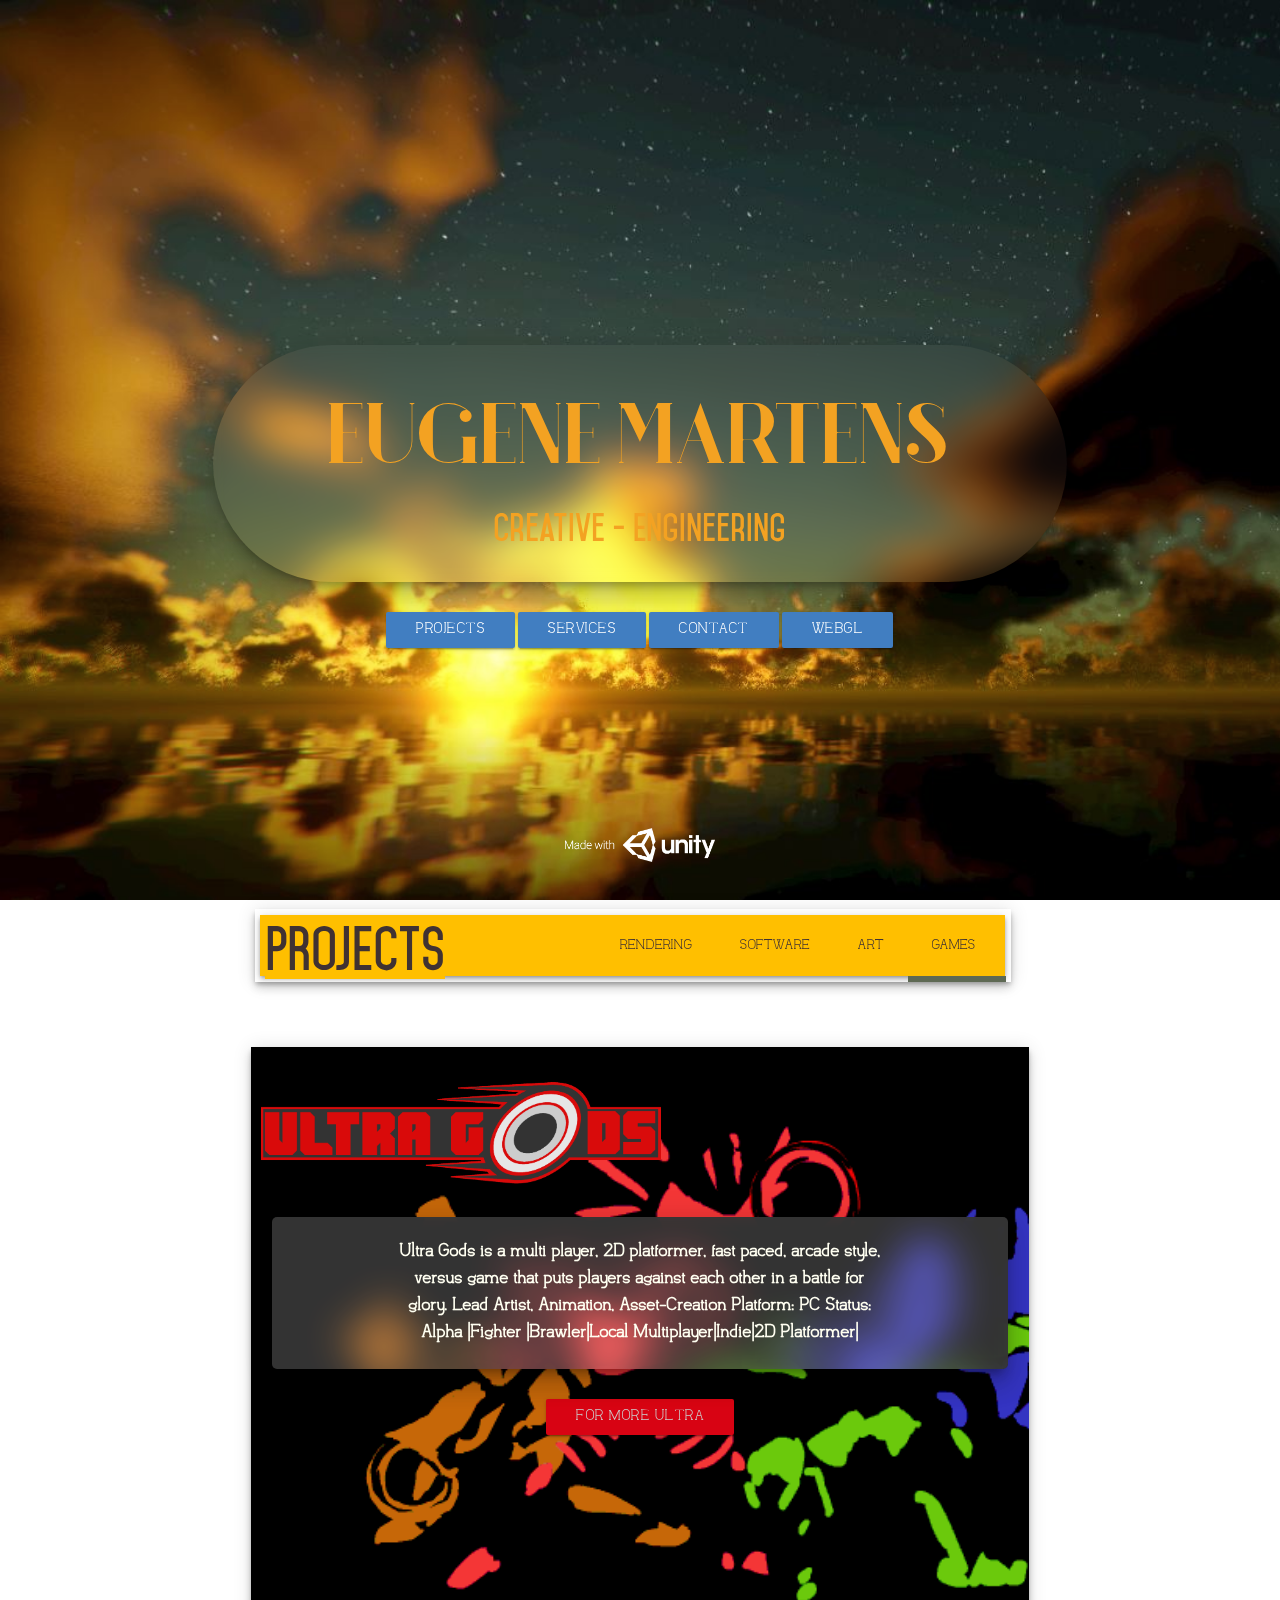
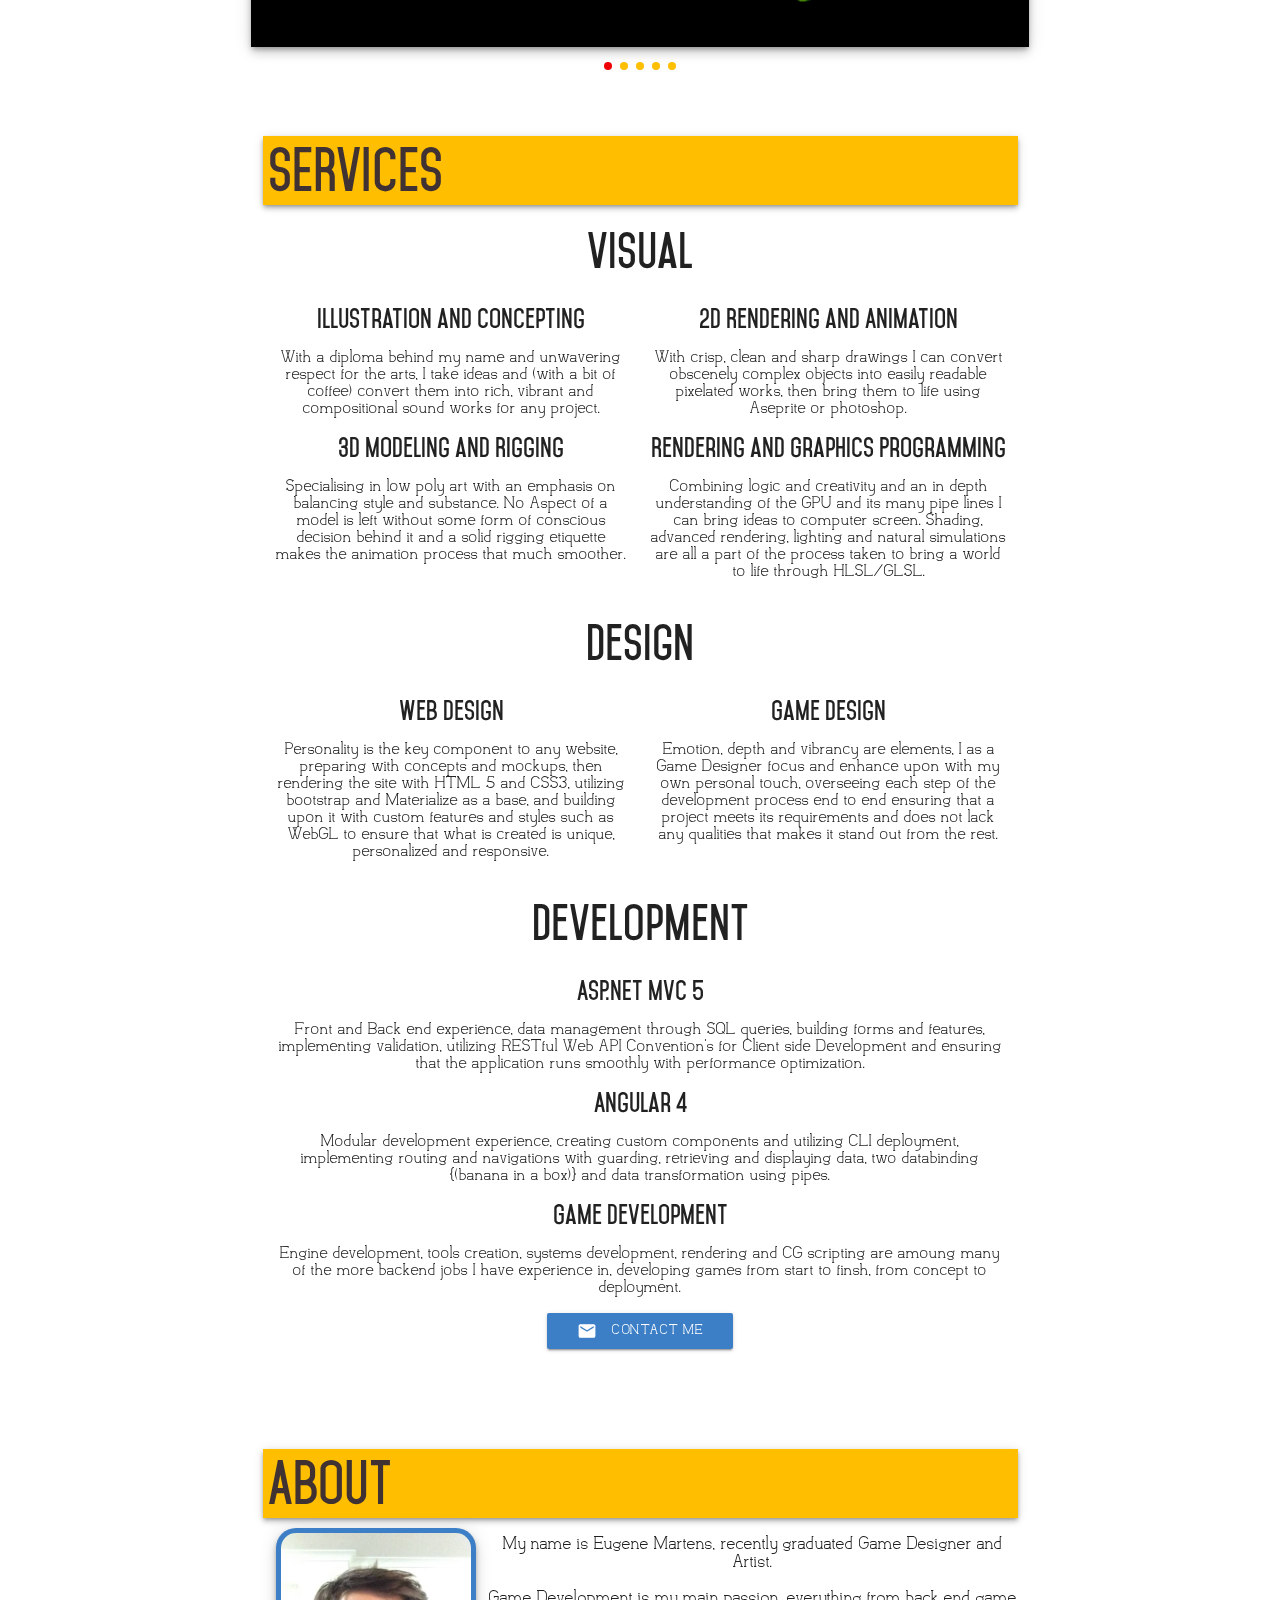
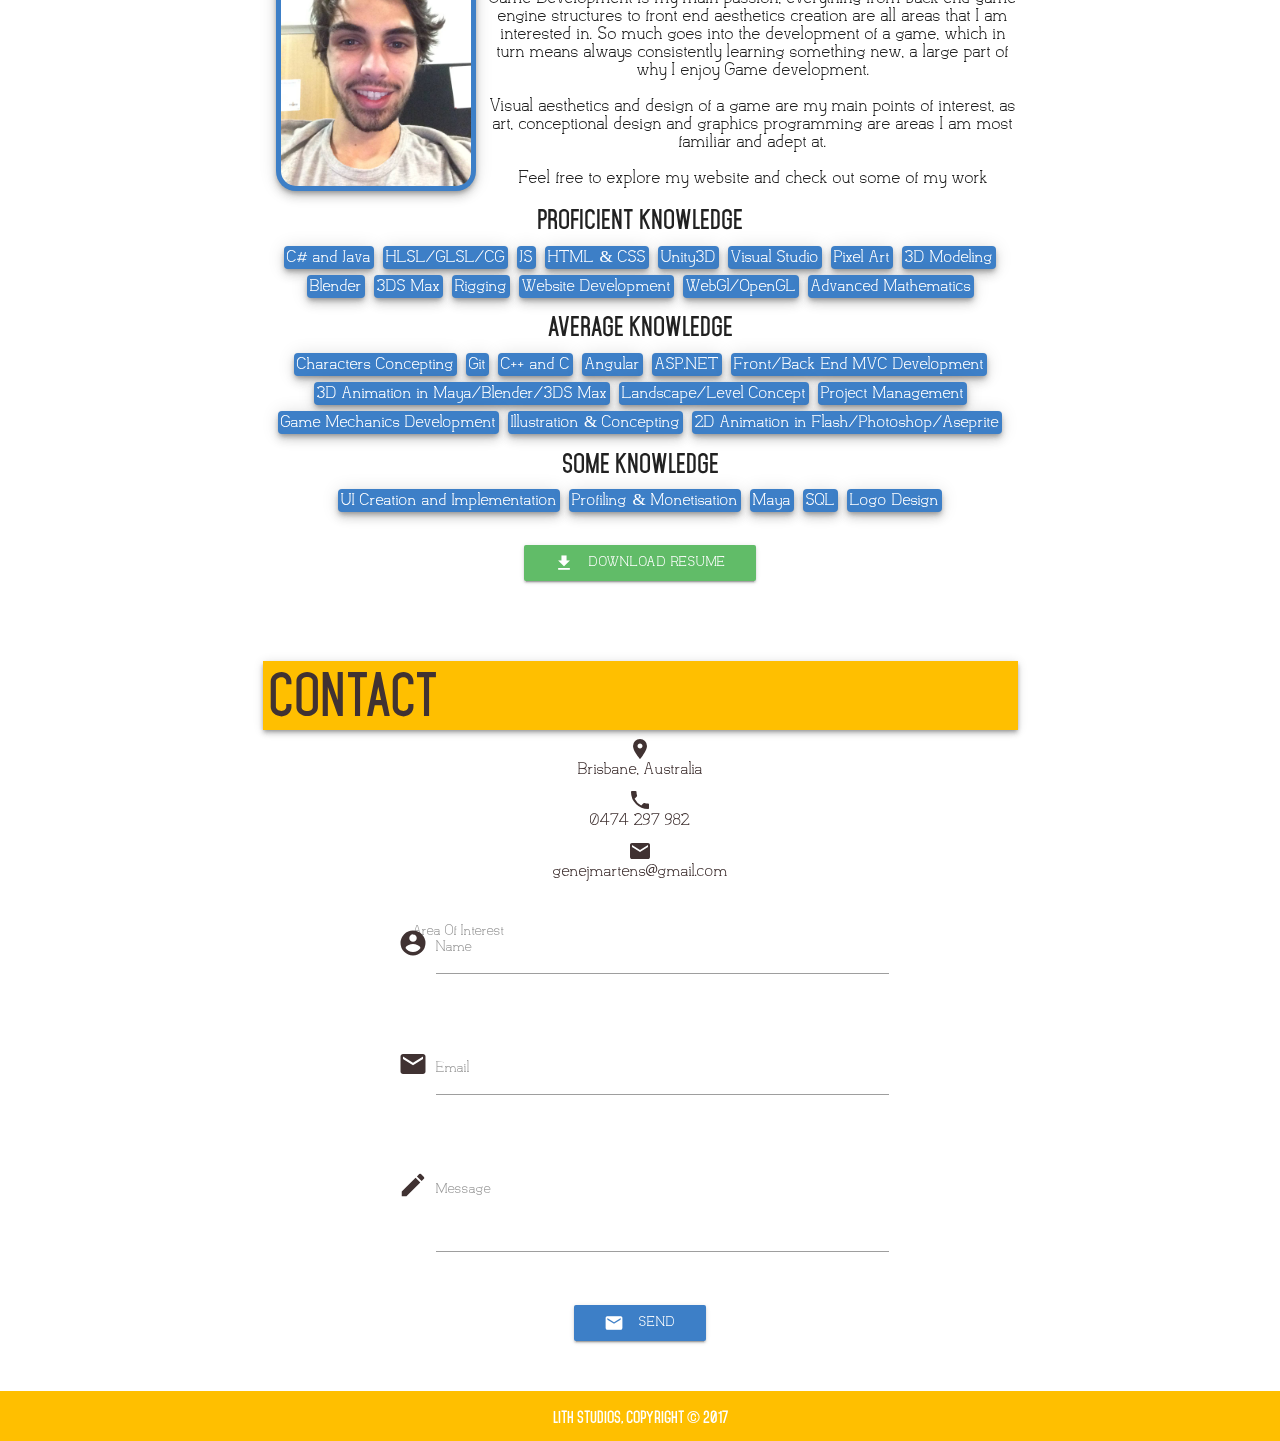
==== public_html/index.html @ 994e5df2 "Added : Website Content from 2.0" ====
﻿<!DOCTYPE html>
<html id="Index-Html">

<head>
	<meta charset="utf-8">

	<meta name="viewport" content="width=device-width, initial-scale=1.0">
	<meta name="description" content="Eugene Martens Portfolio">
	<meta name="keywords" content="Eugene Martens, Portfolio, software development, web desighn, game development, programming">
	<meta name="author" content="Eugene Martens">
	<link rel="shortcut icon" type="image/png" href="img/Icons/favicon.ico">

	<title>Eugene Martens| Welcome</title>
	<!--Import Google Icon Font-->
	<link href="https://fonts.googleapis.com/icon?family=Material+Icons" rel="stylesheet">
	<!--Import materialize.css-->
	<link type="text/css" rel="stylesheet" href="css/materialize.min.css" media="screen,projection" />
	<link type="text/css" rel="stylesheet" href="css/custom.css" media="screen,projection" />
	<link type="text/css" rel="stylesheet" href="css/project-content.css" media="screen,projection" />
	<!-- Add icon library -->
	<link rel="stylesheet" href="https://cdnjs.cloudflare.com/ajax/libs/font-awesome/4.7.0/css/font-awesome.min.css">

	<!--Import jQuery before materialize.js-->

	<script type="text/javascript" src="https://code.jquery.com/jquery-3.2.1.min.js"></script>
	<script type="text/javascript" src="js/materialize.js"></script>
	<link href="https://fonts.googleapis.com/icon?family=Material+Icons" rel="stylesheet">



	<script>
		(function (i, s, o, g, r, a, m) {
			i['GoogleAnalyticsObject'] = r; i[r] = i[r] || function () {
				(i[r].q = i[r].q || []).push(arguments)
			}, i[r].l = 1 * new Date(); a = s.createElement(o),
				m = s.getElementsByTagName(o)[0]; a.async = 1; a.src = g; m.parentNode.insertBefore(a, m)
		})(window, document, 'script', 'https://www.google-analytics.com/analytics.js', 'ga');
		ga('create', 'UA-104121571-1', 'auto');
		ga('send', 'pageview');
	</script>

	<script>
		$(document).ready(function () {
			setSize();
			$('.modal').modal();

			$('#contact').modal({
				dismissible: false
			});
			$(".button-collapse").sideNav();
			$('.carousel.carousel-slider').carousel({ fullWidth: true });
			$('.scrollspy').scrollSpy({ scrollOffset: 0 });
			$('select').material_select();

			$("#navvy").hide(); //hide your div initially
			var topOfOthDiv = $("#Projects").offset().top;
			$(window).scroll(function () {
				if ($(window).scrollTop() > topOfOthDiv - 15) { //scrolled past the other div?
					$("#navvy").fadeIn("slow"); //reached the desipeach point -- show div
				}
				else {
					$("#navvy").fadeOut("slow");
				}
			});

		});
	</script>

	<script>
		function Pause() {
			console.log("poo");
			var carousel = $('#4').carousel();
			carousel.off();
		}

		function Init() {
			document.onclick = function () {
				$('#1').carousel({ fullWidth: true });
				$('#4').carousel({ fullWidth: true });
				$('.carousel.carousel-slider').carousel({ fullWidth: true });
			}
		}
	</script>

	<!-- Main -->
	<!-- Three JS -->
</head>

<body>




	<!-- ----------------------------MAIN------------------------- -->

	<!------------------------------MAIN------------------------------>
	<main>
		<!-- Three JS -->
		<script type="text/javascript" src="js/THREE/three.js"></script>
		<script type="text/javascript" src="js/THREE/EffectComposer.js"></script>
		<script type="text/javascript" src="js/THREE/RenderPass.js"></script>
		<script type="text/javascript" src="js/THREE/CopyShader.js"></script>
		<script type="text/javascript" src="js/THREE/ShaderPass.js"></script>

		<script type="text/javascript" src="js/Helpers/MathUtils.js"></script>

		<script type="text/javascript" src="js/Shaders/MetaBalls.shader"></script>



		<nav id="navvy" class="fixed display-flex">
			<div class="nav-wrapper t-a-e">
				<a href="#" data-activates="mobile-demo" class="button-collapse">
					<i class="material-icons">menu</i>
				</a>
				<a id="right" target="_blank" href="https://twitter.com/jhonnywhiplash" class="m-sides-5 waves-effect waves-light btn-floating social twitter social-twit-col z-depth-1">
					<i class="fa fa-twitter l-height-40"></i> Sign in with twitter</a>
				<a id="right" target="_blank" href="https://github.com/Togene" class="m-sides-5 waves-effect waves-light btn-floating social github social-git-col z-depth-1">
					<i class="fa fa-github l-height-40"></i> Sign in with github</a>
				<a id="right" target="_blank" href="https://www.linkedin.com/in/eugene-martens-7b9603a0/" class="m-sides-5 waves-effect waves-light btn-floating social linkedin social-linked-col z-depth-1">
					<i class="fa fa-linkedin l-height-40"></i> Sign in with linkedin</a>
				<ul class="right hide-on-med-and-down">
					<li>
						<a href="#Projects">Projects</a>
					</li>
					<li>
						<a href="#Services">Services</a>
					</li>
					<li>
						<a href="#About">About</a>
					</li>
					<li>
						<a href="#Contact">Contact</a>

					</li>
					<li>
						<a href="http://webgl.eugenemartens.com/">WebGl</a>

					</li>

				</ul>
				<ul class="side-nav" id="mobile-demo">
					<li>
						<a href="#Projects">Projects</a>
					</li>
					<li>
						<a href="#Services">Services</a>
					</li>
					<li>
						<a href="#About">About</a>
					</li>
					<li>
						<a href="#Contact">Contact</a>
					</li>
					<li>
						<a href="http://webgl.eugenemartens.com/">WebGl</a>

					</li>
				</ul>
			</div>
		</nav>

		<!------------------------------MODAL CONTENT------------------------------>
		<div class="row no-b-margin">

			<!-- Modal Structure -->

			<div id="m-art-beach" class="modal b-r-10 no-color m-t-20">
				<div class="modal-content">
					<img src="./img/beach_cg.jpg" alt="" class="img-clamp-100">
				</div>
			</div>

			<!-- Modal Structure -->
			<div id="m-art-1" class="modal b-r-10 no-color padding-10 m-t-20">
				<div class="modal-content">
					<img src="./img/Art_01.JPG" alt="" class="img-clamp-100">
				</div>
			</div>

			<!-- Modal Structure -->
			<div id="m-art-9" class="modal b-r-10 no-color padding-10 m-t-20">
				<div class="modal-content">
					<img src="./img/Art_09.png" alt="" class="img-clamp-100">
				</div>
			</div>

			<!-- Modal Structure -->
			<div id="m-art-2" class="modal v-modal-width b-r-10 no-color padding-10 m-t-20">
				<div class="modal-content">
					<img src="./img/Art_02.JPG" alt="" class="img-clamp-100">
				</div>
			</div>

			<!-- Modal Structure -->
			<div id="m-art-3" class="modal v-modal-width b-r-10 no-color padding-10 m-t-20">

				<div class="modal-content">
					<img src="./img/Art_03.JPG" alt="" class="img-clamp-100">
				</div>

			</div>

			<div id="m-art-3" class="modal v-modal-width b-r-10 no-color padding-10 m-t-20">

				<div class="modal-content">
					<img src="./img/Art_03.JPG" alt="" class="img-clamp-100">
				</div>

			</div>

			<div id="m-art-8" class="modal v-modal-width-2 b-r-10 no-color padding-10 m-t-20">

				<div class="modal-content">
					<img src="./img/Art_08.jpg" alt="" class="img-clamp-100">
				</div>

			</div>

			<!------------------------------------------------------------------------>

			<!-- Modal Structure -->
			<div id="m-p-art-0" class="modal v-modal-width b-r-10 no-color padding-10 m-t-20">

				<div class="modal-content">
					<img src="./img/2d/Pixel_Art0.png" alt="" class="img-pixelated img-clamp-100">
				</div>

			</div>

			<!-- Modal Structure -->
			<div id="m-p-art-1" class="modal v-modal-width b-r-10 no-color padding-10 m-t-20">

				<div class="modal-content">
					<img src="./img/2d/pixel_Gene_Dance/Puri_Puri_Jump.gif" alt="" class="img-pixelated img-clamp-100">
				</div>

			</div>

			<!-- Modal Structure -->
			<div id="m-p-art-2" class="modal v-modal-width b-r-10 no-color padding-10 m-t-20">

				<div class="modal-content">
					<img src="./img/2d/Pixel_Art2.png" alt="" class="img-pixelated img-clamp-100">
				</div>

			</div>

			<!-- Modal Structure -->
			<div id="m-p-art-3" class="modal v-modal-width b-r-10 no-color padding-10 m-t-20">

				<div class="modal-content">
					<img src="./img/2d/pixel_Gene_Dance/Jest_Dance.gif" alt="" class="img-pixelated img-clamp-100">
				</div>

			</div>

			<div id="m-p-art-4" class="modal v-modal-width b-r-10 no-color padding-10 m-t-20">

				<div class="modal-content">
					<img src="./img/2d/Pixel_Art4.png" alt="" class="img-pixelated img-clamp-100">
				</div>

			</div>

			<div id="m-p-art-5" class="modal v-modal-width-2 b-r-10 no-color padding-10 m-t-20">

				<div class="modal-content">
					<img src="./img/2d/Pixel_Art5.png" alt="" class="img-pixelated img-clamp-100">
				</div>

			</div>

			<div id="m-p-art-6" class="modal v-modal-width b-r-10 no-color padding-10 m-t-20">

				<div class="modal-content">
					<img src="./img/2d/Pixel_Art6.png" alt="" class="img-pixelated img-clamp-100">
				</div>

			</div>

			<div id="m-p-art-7" class="modal v-modal-width b-r-10 no-color padding-10 m-t-20">

				<div class="modal-content">
					<img src="./img/2d/Pixel_Art7.png" alt="" class="img-pixelated img-clamp-100">
				</div>

			</div>

			<div id="m-p-art-8" class="modal v-modal-width b-r-10 no-color padding-10 m-t-20">

				<div class="modal-content">
					<img src="./img/2d/pixel_Gene_Dance/Pixel_Gene.gif" alt="" class="img-pixelated img-clamp-100">
				</div>

			</div>

			<!------------------------------------------------------------------------>
			<!------------------------------------------------------------------------>

			<!-- Modal Structure -->
			<div id="m-m-art-0" class="modal b-r-10 no-color padding-10 m-t-20">

				<div class="modal-content">
					<img src="./img/Models/m-art-0.png" alt="" class="img-pixelated img-clamp-100">
				</div>

			</div>

			<!-- Modal Structure -->
			<div id="m-m-art-1" class="modal b-r-10 no-color padding-10 m-t-20">

				<div class="modal-content">
					<img src="./img/Models/m-art-1.png" alt="" class="img-pixelated img-clamp-100">
				</div>

			</div>

			<!-- Modal Structure -->
			<div id="m-m-art-2" class="modal b-r-10 no-color padding-10 m-t-20">

				<div class="modal-content">
					<img src="./img/Models/m-art-2.png" alt="" class="img-pixelated img-clamp-100">
				</div>

			</div>

			<!-- Modal Structure -->
			<div id="m-m-art-3" class="modal b-r-10 no-color padding-10 m-t-20">

				<div class="modal-content">
					<img src="./img/Models/m-art-3.png" alt="" class="img-pixelated img-clamp-100">
				</div>

			</div>

			<div id="m-m-art-4" class="modal b-r-10 no-color padding-10 m-t-20">

				<div class="modal-content">
					<img src="./img/Models/m-art-4.png" alt="" class="img-pixelated img-clamp-100">
				</div>

			</div>

			<div id="m-m-art-5" class="modal b-r-10 no-color padding-10 m-t-20">

				<div class="modal-content">
					<img src="./img/Models/m-art-5.png" alt="" class="img-pixelated img-clamp-100">
				</div>

			</div>

			<div id="m-m-art-6" class="modal b-r-10 no-color padding-10 m-t-20">

				<div class="modal-content">
					<img src="./img/Models/m-art-6.png" alt="" class="img-pixelated img-clamp-100">
				</div>

			</div>


			<!------------------------------------------------------------------------>
			<!------------------------------------------------------------------------>

			<div id="contact" class="modal max-w-550 b-r-10 no-color padding-10">

				<div class="modal-content padding-0">
					<div class=" container  w-90 centre">
						<div class="container abs t-r-0 width-clamp-auto">
							<i class="trans-5-10 material-icons left modal-close close-transform">clear</i>
						</div>

						<form action="https://formspree.io/eugene@lithstudios.com" method="POST">
							<div class=" container p-m-10 centre form-border white  w-100 z-depth-3 f-c-black">
								<div class="container w-90">

									<div class="input-field col s12 m-r-0">
										<select type="hidden" name="_subject" value="New submission!">
											<option value="No Topic" disabled selected>Topic</option>
											<option value="Design and Development">Design and Development</option>
											<option value="Visual Art">Visual Art</option>
											<option value="Miscellaneous">Miscellaneous</option>
										</select>
										<label>Area Of Interest</label>
									</div>

									<div class="row m-r-0">
										<div class="row m-r-0">
											<div class="input-field col s12 m-r-0">
												<i class="material-icons prefix">account_circle</i>
												<input id="icon_prefix" required type="text" name="Name" class="validate">
												<label for="icon_prefix">Name</label>
											</div>
										</div>
									</div>

									<div class="row m-r-0">
										<div class="row m-r-0">
											<div class="input-field col s12 m-r-0">
												<i class="material-icons prefix">email</i>
												<input id="email" required type="email" name="Email" class="validate border-b">
												<label for="email" data-error="wrong" data-success="right">Email</label>
											</div>
										</div>
									</div>

									<div class="row m-r-0">
										<div class="row m-b-10 m-r-0">
											<div class="input-field col s12 m-r-0">
												<i class="material-icons prefix">mode_edit</i>
												<textarea id="icon_prefix2" class="materialize-textarea" name="Message"></textarea>
												<label for="icon_prefix2">Message</label>
											</div>
										</div>
									</div>
									<!-- onclick="Materialize.toast('Sent!', 5000)" -->

									<button class="showMore waves-effect waves-light btn blue" type="submit" value="Send">
										<i class="material-icons left">email</i>Send</button>

								</div>
							</div>

						</form>
					</div>
				</div>
			</div>
		</div>


		<!------------------------------MODAL CONTENT------------------------------>
		<div id="webGL-container">
				<script type="text/javascript" src="js/main.js"></script>
			<div class="width-clamp-100 row no-b-margin">
				<!-- ----------------------------SPLASH------------------------- -->

				<div class="responsive-img pos-rel col s12 blue h-100vh Splash-Back  l2 exclude-h width-clamp-100">
					<div class=" container centre position-b">
						<div class="container centre position-b"></div>

						<div class=" Splash-blur-back z-depth-5 t-align-c">
							<h2 class="t-align-c f-c-gold splash-argo-f">EUGENE MARTENS</h2>
							<h4 class="t-align-c f-c-gold">Creative - Engineering</h4>
						</div>
						<div class="container centre">
							<a class="waves-effect waves-light btn blue" href="#Projects">
								Projects
							</a>
							<a class="waves-effect waves-light btn blue" href="#Services">
								Services
							</a>
							<a class="waves-effect waves-light btn blue" href="#Contact">
								Contact
							</a>
							<a class="waves-effect waves-light btn blue" href="http://webgl.eugenemartens.com/">
								WebGl
							</a>
						</div>

						<div class="pos-abs-bottom">
							<img class="img-splash-unity" src="./img/Unity_Made_By.png">
						</div>
					</div>

				</div>

			</div>

			<!-- ----------------------------SPLASH------------------------- -->

			<!-- ----------------------------PROJECTS------------------------- -->
			<div class="contain-max m-b-7 row no-b-margin scrollspy" id="Projects">
				<nav class="nav-extended dark">
					<div class="z-depth-3 nav-wrapper min-h-5">
					</div>

					<div class="w-90 float-l row">
						<ul class=" h-banner-35 z-depth-3 margin-b-15 ul-grid tabs tabs-transparent white h-banner float-l display-flex">
							<div class="z-depth-2 w-100 row grid-mode gold h-banner-row">
								<li class=" tab flex-grow-1">
									<h2 class=" gold neg-b-margin-13 f-c-black margin-a defualt">projects</h2>
								</li>
								<li class="float-r tab flex-grow-1">
									<a class="waves-effect waves-light f-c-black" onclick="Init()" href="#1">Games</a>
								</li>

								<li class="float-r tab flex-grow-1">
									<a class="waves-effect waves-light  f-c-black" onclick="Init()" href="#2">Art</a>
								</li>
								<li class="float-r tab flex-grow-1">
									<a class="waves-effect waves-light  f-c-black" onclick="Init()" href="#3">Software</a>
								</li>
								<li class="float-r tab flex-grow-1">
									<a class="waves-effect waves-light  f-c-black" onclick="Init()" href="#4">Rendering</a>
								</li>
							</div>
						</ul>
					</div>
				</nav>

				<div id="1" class="no-b-margin height-clamp-85vh carousel carousel-slider center" data-indicators="true">
					<div class="carousel-fixed-item center">

					</div>
					<div class="carousel-item no-color white-text" href="#one!">

						<!-- ----------------------------------------      CONTENT ------------------------------------                 -->
						<div class="width-clamp-95 f-c-black container">
							<div class="b-r-10 no-color padding-10 m-t-20">
								<div class="max-h-400 UG-Back z-depth-3 padding-10">
									<div class="ultra-gods-Logo "></div>
									<div class="blur-back z-depth-5 t-align-c">
										<div class="defualt container">
											Ultra Gods is a multi player, 2D platformer, fast paced, arcade style, versus game that puts players against each other in
											a battle for glory. Lead Artist, Animation, Asset-Creation Platform: PC Status: Alpha |Fighter |Brawler|Local
											Multiplayer|Indie|2D Platformer|
										</div>
									</div>

									<div class="t-align-c">
										<a href="https://sweatyyeti.itch.io/ultragods" target="_blank" class="btn ultra-red-theme">For More Ultra</a>
									</div>
								</div>
							</div>
						</div>
						<!-- ----------------------------------------      CONTENT ------------------------------------                 -->

					</div>
					<div class="carousel-item no-color white-text" href="#two!">

						<!-- ----------------------------------------      CONTENT ------------------------------------                 -->
						<div class="width-clamp-95 f-c-black container">
							<div class="b-r-10 no-color padding-10 m-t-20">
								<div class="max-h-400 D67-Back z-depth-3 padding-10">
									<div class="D67-Logo "></div>
									<div class="D67-blur-back z-depth-5 t-align-c">
										<div class="defualt container">
											A scientist is stranded in an alternate reality! surviving on his juicy brain knowledge and find a way back
										</div>
									</div>

									<div class="t-align-c">
										<a href="" target="_blank" class="btn ultra-red-theme">Game Link</a>
									</div>
								</div>
							</div>
						</div>
						<!-- ----------------------------------------      CONTENT ------------------------------------                 -->


					</div>
					<div class="carousel-item no-color white-text" href="#three!">

						<!-- ----------------------------------------      CONTENT ------------------------------------                 -->
						<div class="width-clamp-95 f-c-black container">
							<div class="b-r-10 no-color padding-10 m-t-20">
								<div class="max-h-400 max-h-400 LO-Back z-depth-3 padding-10">
									<div class="LO-Logo "></div>
									<div class="LO-blur-back z-depth-5 t-align-c">
										<div class="defualt container">
											Multiplayer online game, players must work together to escape the nightmares of the witching hour
										</div>
									</div>

									<div class="t-align-c">
										<a href="" target="_blank" class="btn ultra-red-theme">Game Link</a>
									</div>
								</div>
							</div>
						</div>
						<!-- ----------------------------------------      CONTENT ------------------------------------                 -->


					</div>

					<div class="carousel-item no-color white-text" href="#five!">

						<!-- ----------------------------------------      CONTENT ------------------------------------                 -->
						<div class="width-clamp-95 f-c-black container">
							<div class="b-r-10 no-color padding-10 m-t-20">
								<div class="max-h-400 M-Back z-depth-3 padding-10">
									<div class="M-Logo "></div>
									<div class="M-blur-back z-depth-5 t-align-c">
										<div class="defualt container">
											A girl finds an old war machine.
										</div>
									</div>

									<div class="t-align-c">
										<a href="" target="_blank" class="btn ultra-red-theme">Game Link</a>
									</div>
								</div>
							</div>
						</div>
						<!-- ----------------------------------------      CONTENT ------------------------------------                 -->

					</div>


					<div class="carousel-item no-color white-text" href="#seven!">

						<!-- ----------------------------------------      CONTENT ------------------------------------                 -->
						<div class="width-clamp-95 f-c-black container">
							<div class="b-r-10 no-color padding-10 m-t-20">
								<div class="max-h-400 P-Back z-depth-3 padding-10">
									<div class="P-Logo "></div>
									<div class="P-blur-back z-depth-5 t-align-c">
										<div class="defualt container">
											Play as a crafty goblin and grab all the sweet loots and dosh to fill his stockpile.
										</div>
									</div>

									<div class="t-align-c">
										<a href="http://www.ultragods.com/" target="_blank" class="btn ultra-red-theme">For More Ultra</a>
									</div>
								</div>
							</div>
						</div>
						<!-- ----------------------------------------      CONTENT ------------------------------------                 -->

					</div>

				</div>



				<div id="2" class="no-b-margin height-clamp-85vh carousel carousel-slider center" data-indicators="true">
					<div class="carousel-fixed-item center">

					</div>
					<div class="carousel-item no-color white-text" href="#one!">
						<!--
					<!------------------------------------------      CONTENT ------------------------------------                 -->

						<div class="width-clamp-95 f-c-black container">
							<div class="b-r-10 no-color padding-10 m-t-20">
								<div class="pos-rel max-h-400 min-max-600  white z-depth-3 padding-10">
									<h5>Traditional and Digital</h5>
									<div class="gallery">
										<a class="v-align-a waves-effect waves-light modal-trigger" href="#m-art-1">
											<figure>
												<img src="./img/Art_01.JPG" alt="" class="img-clamp-200">
											</figure>
										</a>

										<a class="v-align-a waves-effect waves-light modal-trigger" href="#m-art-beach">
											<figure>
												<img src="./img/beach_cg.jpg" alt="" class="img-clamp-200 img-transform">
											</figure>
										</a>

										<a class="v-align-a waves-effect waves-light modal-trigger" href="#m-art-9">
											<figure>
												<img src="./img/Art_09.png" alt="" class="img-clamp-200">
											</figure>
										</a>

										<a class="v-align-a waves-effect waves-light modal-trigger" href="#m-art-2">
											<figure>
												<img src="./img/Art_02.JPG" alt="" class="img-clamp-100">
											</figure>
										</a>

										<a class="v-align-a waves-effect waves-light modal-trigger" href="#m-art-3">
											<figure>
												<img src="./img/Art_03.JPG" alt="" class="img-clamp-100">
											</figure>
										</a>

										<a class="v-align-a waves-effect waves-light modal-trigger" href="#m-art-8">
											<figure>
												<img src="./img/Art_08.jpg" alt="" class="img-clamp-100">
											</figure>
										</a>


									</div>
								</div>

							</div>
						</div>
						<!-- ----------------------------------------      CONTENT ------------------------------------                 -->
					</div>
					<div class="carousel-item no-color white-text" href="#two!">

						<!-- ----------------------------------------      CONTENT ------------------------------------                 -->
						<div class="width-clamp-95 f-c-black container">
							<div class="b-r-10 no-color padding-10 m-t-20">
								<div class="pos-rel max-h-400 min-max-600  white z-depth-3 padding-10">
									<h5>2D</h5>
									<div class="gallery">
										<a class="v-align-a waves-effect waves-light modal-trigger" href="#m-p-art-0">
											<figure>
												<img src="./img/2d/Pixel_Art0.png" alt="" class="img-pixelated img-clamp-100">
											</figure>
										</a>

										<a class="v-align-a waves-effect waves-light modal-trigger" href="#m-p-art-1">
											<figure>
												<img src="./img/2d/Pixel_Art1.png" alt="" class="img-pixelated img-clamp-100">
											</figure>
										</a>

										<a class="v-align-a waves-effect waves-light modal-trigger" href="#m-p-art-2">
											<figure>
												<img src="./img/2d/Pixel_Art2.png" alt="" class="img-pixelated img-clamp-100">
											</figure>
										</a>

										<a class="v-align-a waves-effect waves-light modal-trigger" href="#m-p-art-3">
											<figure>
												<img src="./img/2d/Pixel_Art3.png" alt="" class="img-pixelated img-clamp-100">
											</figure>
										</a>

										<a class="v-align-a waves-effect waves-light modal-trigger" href="#m-p-art-4">
											<figure>
												<img src="./img/2d/Pixel_Art4.png" alt="" class="img-pixelated img-clamp-100">
											</figure>
										</a>

										<a class="v-align-a waves-effect waves-light modal-trigger" href="#m-p-art-5">
											<figure>
												<img src="./img/2d/Pixel_Art5.png" alt="" class="img-pixelated img-clamp-100">
											</figure>
										</a>

										<a class="v-align-a waves-effect waves-light modal-trigger" href="#m-p-art-6">
											<figure>
												<img src="./img/2d/Pixel_Art6.png" alt="" class="img-pixelated img-clamp-100">
											</figure>
										</a>

										<a class="v-align-a waves-effect waves-light modal-trigger" href="#m-p-art-7">
											<figure>
												<img src="./img/2d/Pixel_Art7.png" alt="" class="img-pixelated img-clamp-100">
											</figure>
										</a>

										<a class="v-align-a waves-effect waves-light modal-trigger" href="#m-p-art-8">
											<figure>
												<img src="./img/2d/Pixel_Art8.png" alt="" class="img-pixelated img-clamp-100">
											</figure>
										</a>



									</div>
								</div>

							</div>
						</div>
						<!-- ----------------------------------------      CONTENT ------------------------------------                 -->

					</div>


					<div class="carousel-item no-color white-text" href="#four!">

						<!-- ----------------------------------------      CONTENT ------------------------------------                 -->
						<div class="width-clamp-95 f-c-black container">
							<div class="b-r-10 no-color padding-10 m-t-20">
								<div class="pos-rel max-h-400 min-max-600  white z-depth-3 padding-10">
									<h5>Concepts and Illustrations</h5>
									<div class="gallery">
										<a class="v-align-a waves-effect waves-light modal-trigger" href="#m-art-1">
											<figure>
												<img src="./img/Art_01.JPG" alt="" class="img-clamp-200">
											</figure>
										</a>

										<a class="v-align-a waves-effect waves-light modal-trigger" href="#m-art-beach">
											<figure>
												<img src="./img/beach_cg.jpg" alt="" class="img-clamp-200 img-transform">
											</figure>
										</a>

										<a class="v-align-a waves-effect waves-light modal-trigger" href="#m-art-9">
											<figure>
												<img src="./img/Art_09.png" alt="" class="img-clamp-200">
											</figure>
										</a>

										<a class="v-align-a waves-effect waves-light modal-trigger" href="#m-art-2">
											<figure>
												<img src="./img/Art_02.JPG" alt="" class="img-clamp-100">
											</figure>
										</a>

										<a class="v-align-a waves-effect waves-light modal-trigger" href="#m-art-3">
											<figure>
												<img src="./img/Art_03.JPG" alt="" class="img-clamp-100">
											</figure>
										</a>

										<a class="v-align-a waves-effect waves-light modal-trigger" href="#m-art-8">
											<figure>
												<img src="./img/Art_08.jpg" alt="" class="img-clamp-100">
											</figure>
										</a>

									</div>
								</div>

							</div>
						</div>
						<!-- ----------------------------------------      CONTENT ------------------------------------                 -->

					</div>

					<div class="carousel-item no-color white-text" href="#five!">

						<!-- ----------------------------------------      CONTENT ------------------------------------                 -->
						<div class="width-clamp-95 f-c-black container">
							<div class="b-r-10 no-color padding-10 m-t-20">
								<div class="max-h-400 LTR-Back z-depth-3 padding-10">
									<div class="LTR-Logo "></div>
									<div class="LTR-blur-back z-depth-5 t-align-c">
										<div class="defualt container">
											VR orientated art project.
										</div>
									</div>

									<div class="t-align-c">
										<a href="http://www.ultragods.com/" target="_blank" class="btn ultra-red-theme">Project Link</a>
									</div>
								</div>
							</div>
						</div>
						<!-- ----------------------------------------      CONTENT ------------------------------------                 -->

					</div>
				</div>


				<div id="3" class="no-b-margin height-clamp-85vh carousel carousel-slider center" data-indicators="true">
					<div class="carousel-fixed-item center">

					</div>
					<div class="carousel-item no-color white-text" href="#one!">

						<!-- ----------------------------------------      CONTENT ------------------------------------                 -->
						<div class="width-clamp-95 f-c-black container">
							<div class="b-r-10 no-color padding-10 m-t-20">
								<div class="max-h-400 Ang-Back z-depth-3 padding-10">
									<div class="Ang-Logo "></div>
									<div class="Ang-blur-back z-depth-5 t-align-c">
										<div class="defualt container">
										Sample Angular Project
										</div>
									</div>

									<div class="t-align-c">
										<a href="http://angular.eugenemartens.com" target="_blank" class="btn ultra-red-theme">Demo Site</a>
									</div>
								</div>
							</div>
						</div>
						<!-- ----------------------------------------      CONTENT ------------------------------------                 -->

					</div>
					<div class="carousel-item no-color white-text" href="#two!">

						<!-- ----------------------------------------      CONTENT ------------------------------------                 -->
						<div class="width-clamp-95 f-c-black container">
							<div class="b-r-10 no-color padding-10 m-t-20">
								<div class="max-h-400 MVC-Back z-depth-3 padding-10">
									<div class="MVC-Logo "></div>
									<div class="MVC-blur-back z-depth-5 t-align-c">
										<div class="defualt container">
											Sample MVC Project
										</div>
									</div>

									<div class="t-align-c">
										<a href="https://github.com/Togene/MVC_5" target="_blank" class="btn ultra-red-theme">Project Link</a>
									</div>
								</div>
							</div>
						</div>
						<!-- ----------------------------------------      CONTENT ------------------------------------                 -->


					</div>

				</div>

				<div id="4" class="no-b-margin height-clamp-85vh carousel carousel-slider center" data-indicators="true">
					<div class="carousel-fixed-item center">

					</div>
					<div class="carousel-item no-color white-text" href="#one!">
						<!--
					<!------------------------------------------      CONTENT ------------------------------------                 -->

						<div class="width-clamp-95 f-c-black container">
							<div class="b-r-10 no-color padding-10 m-t-20">
								<div class="pos-rel max-h-400 min-max-600  white z-depth-3 padding-10">
									<h5>3D Models</h5>
									<div class="gallery">
										<a class="v-align-a waves-effect waves-light modal-trigger" href="#m-m-art-0">
											<figure>
												<img src="./img/Models/m-art-0.png" alt="" class="img-clamp-100">
											</figure>
										</a>

										<a class="v-align-a waves-effect waves-light modal-trigger" href="#m-m-art-1">
											<figure>
												<img src="./img/Models/m-art-1.png" alt="" class="img-clamp-100">
											</figure>
										</a>

										<a class="v-align-a waves-effect waves-light modal-trigger" href="#m-m-art-2">
											<figure>
												<img src="./img/Models/m-art-2.png" alt="" class="img-clamp-100">
											</figure>
										</a>

										<a class="v-align-a waves-effect waves-light modal-trigger" href="#m-m-art-3">
											<figure>
												<img src="./img/Models/m-art-3.png" alt="" class="img-clamp-100">
											</figure>
										</a>

										<a class="v-align-a waves-effect waves-light modal-trigger" href="#m-m-art-4">
											<figure>
												<img src="./img/Models/m-art-4.png" alt="" class="img-clamp-100">
											</figure>
										</a>

										<a class="v-align-a waves-effect waves-light modal-trigger" href="#m-m-art-5">
											<figure>
												<img src="./img/Models/m-art-5.png" alt="" class="img-clamp-100">
											</figure>
										</a>
										<a class="v-align-a waves-effect waves-light modal-trigger" href="#m-m-art-6">
											<figure>
												<img src="./img/Models/m-art-6.png" alt="" class="img-clamp-100">
											</figure>
										</a>
									</div>

									<div class="t-align-c padding-10">
										<a href="http://webgl.eugenemartens.com/model_demo.html" class="btn ultra-red-theme">Live Demo</a>
									</div>
								</div>

							</div>
						</div>
						<!-- ----------------------------------------      CONTENT ------------------------------------                 -->
					</div>
					<div class="carousel-item no-color white-text" href="#two!">

						<!-- ----------------------------------------      CONTENT ------------------------------------                 -->

						<div class="width-clamp-95 f-c-black container">
							<div class="b-r-10 no-color padding-10 m-t-20">
								<div class="max-h-400 max-h-400 Engine-Back z-depth-3 padding-10">
									<div class="Engine-Logo "></div>
									<div class="Engine-blur-back z-depth-5 t-align-c">
										<div class="defualt container">
											Small Scale, home brewed Game Engine, written in Java.
										</div>
									</div>

									<div class="t-align-c">
										<a href="https://github.com/Togene/Jave_Game_Engine" target="_blank" class="btn ultra-red-theme">Project Link</a>
									</div>
								</div>
							</div>
						</div>
						<!-- ----------------------------------------      CONTENT ------------------------------------                 -->


					</div>


					<div class="carousel-item no-color white-text" href="#four!">
						<!-- ----------------------------------------      CONTENT ------------------------------------                 -->

						<div class="width-clamp-95 f-c-black container">
							<div class="b-r-10 no-color padding-10 m-t-20">
								<div class="max-h-400 max-h-400 S-Back z-depth-3 padding-10">

									<h3 class="t-align-c f-c-white m-b-150">
										Shading
									</h3>
									<div class="S-blur-back z-depth-5 t-align-c">
										<div class="defualt container">
											Collection of Diffrent Shader Effects
										</div>
									</div>

									<div class="t-align-c">
										<a href="http://webgl.eugenemartens.com/shader_demo.html" class="btn ultra-red-theme">Live Demo</a>
									</div>
								</div>
							</div>
						</div>
						<!-- ----------------------------------------      CONTENT ------------------------------------                 -->

					</div>
				</div>



			</div>



			<!-- ----------------------------PROJECTS------------------------- -->

			<!-- ----------------------------SERVICES------------------------- -->
			<div class="contain-max neg-margin-top-31 row no-b-margin scrollspy peach-tinge1" id="Services">
				<nav class="nav-extended dark">
					<div class="nav-wrapper min-h-5">
					</div>
					<div class="nav-content">
					</div>
				</nav>


				<div class="col s12 h-100vh ">
					<div class="col s12 h-100vh ">

						<div class="b-r-10 row no-color padding-10 m-t-20">
							<div class="no-color padding-10">
								<h2 class="z-depth-2 padding-5 gold f-c-black font-Upper t-align-l margin-a defualt">SERVICES</h2>

								<article class=" f-size-17 defualt t-align-l">
									<!-- ----------------------------SERVICES------------------------- -->
									<!-- ----------------------------SERVICES------------------------- -->
									<h3 class="t-align-c">
										Visual
									</h3>
									<div class="row t-align-c">
										<div class="col s6">
											<h5>
												Illustration and Concepting
											</h5>

											<p>
												With a diploma behind my name and unwavering respect for the arts, I take ideas and (with a bit of coffee) convert them into
												rich, vibrant and compositional sound works for any project.
											</p>

											<h5>
												3D Modeling and Rigging
											</h5>

											<p>
												Specialising in low poly art with an emphasis on balancing style and substance. No Aspect of a model is left without some
												form of conscious decision behind it and a solid rigging etiquette makes the animation process that much smoother.
											</p>

										</div>
										<div class="col s6">
											<h5>
												2D Rendering and Animation
											</h5>

											<p>
												With crisp, clean and sharp drawings I can convert obscenely complex objects into easily readable pixelated works, then bring
												them to life using Aseprite or photoshop.
											</p>

											<h5>
												Rendering and Graphics Programming
											</h5>

											<p>
												Combining logic and creativity and an in depth understanding of the GPU and its many pipe lines I can bring ideas to computer
												screen. Shading, advanced rendering, lighting and natural simulations are all a part of the process taken to
												bring a world to life through HLSL/GLSL.
											</p>
										</div>
									</div>

											<!-- ----------------------------SERVICES------------------------- -->
									<!-- ----------------------------SERVICES------------------------- -->
									<h3 class="t-align-c">
										Design
									</h3>
									
									<!--
									<div class="container t-align-c">
										<img class="w-100" src="./img/Development_Process.png">
									</div>
									-->

									<div class="row t-align-c">
										<div class="col s6">
											<h5>
												Web Design
											</h5>

											<p>
												Personality is the key component to any website, preparing with concepts and mockups, then rendering the site with HTML 5
												and CSS3, utilizing bootstrap and Materialize as a base, and building upon it with custom features and styles
												such as WebGL to ensure that what is created is unique, personalized and responsive.
											</p>

										</div>
										<div class="col s6">

											<h5>
												Game Design
											</h5>

											<p>
												Emotion, depth and vibrancy are elements, I as a Game Designer focus and enhance upon with my own personal touch, overseeing
												each step of the development process end to end ensuring that a project meets its requirements and does not lack
												any qualities that makes it stand out from the rest.
											</p>

										</div>
									</div>

									<!-- ----------------------------SERVICES------------------------- -->
									<!-- ----------------------------SERVICES------------------------- -->

									<!-- ----------------------------SERVICES------------------------- -->
									<!-- ----------------------------SERVICES------------------------- -->
									<h3 class="t-align-c">
										Development
									</h3>
									
									<!--
									<div class="container t-align-c">
										<img class="w-100" src="./img/Development_Process.png">
									</div>
									-->

									<div class="row t-align-c">
										<div class="col s12">
											<h5>
												ASP.NET MVC 5
											</h5>

											<p>
												Front and Back end experience, data management through SQL queries, building forms and features, implementing validation,
												utilizing RESTful Web API Convention's for Client side Development and ensuring that the application runs smoothly
												with performance optimization.
											</p>

											<h5>
												Angular 4
											</h5>

											<p>
												Modular development experience, creating custom components and utilizing CLI deployment, implementing routing and navigations
												with guarding, retrieving and displaying data, two databinding {(banana in a box)} and data transformation using
												pipes.

											</p>

											<h5>
												Game Development
											</h5>

											<p>
												Engine development, tools creation, systems development, rendering and CG scripting are amoung many of the more backend jobs
												I have experience in, developing games from start to finsh, from concept to deployment.
											</p>
										</div>
										<div class="col s12">
				
											<label class="showMore waves-effect waves-light btn blue  modal-trigger" href="#contact">
												<i class="material-icons left">email</i>Contact Me</label>

										</div>



									</div>

									<!-- ----------------------------SERVICES------------------------- -->
									<!-- ----------------------------SERVICES------------------------- -->


								</article>

							</div>

						</div>
					</div>
				</div>
			</div>
			<!-- ----------------------------SERVICES------------------------- -->

			<!-- ----------------------------ABOUT------------------------- -->
			<div class="contain-max row no-b-margin  scrollspy" id="About">
				<nav class="z-depth-3 nav-extended dark">
					<div class="nav-wrapper min-h-5">
					</div>
					<div class="nav-content">

					</div>
				</nav>


				<div class="col s12 h-100vh ">
					<div class="col s12 h-100vh ">

						<div class="b-r-10 row no-color padding-10 m-t-20">
							<div class="t-align-c no-color padding-10">
								<h2 class="z-depth-2 padding-5 gold f-c-black font-Upper t-align-l margin-a defualt"> About </h2>

								<article class="main defualt">

									<p>
										My name is Eugene Martens, recently graduated Game Designer and Artist.
									</p>
									<p>
										Game Development is my main passion, everything from back end game engine structures to front end aesthetics creation are
										all areas that I am interested in. So much goes into the development of a game, which in turn means always consistently
										learning something new, a large part of why I enjoy Game development.
									</p>

									<p>
										Visual aesthetics and design of a game are my main points of interest, as art, conceptional design and graphics programming
										are areas I am most familiar and adept at.
									</p>

									<p>
										Feel free to explore my website and check out some of my work
									</p>

								</article>

								<div class="row c">
									<!-- <h3>What We Do</h3> !-->
									<img src="./img/Eugene01.jpg" class="z-depth-3 size border-rounded  padding-5 border-rad-20">

								</div>

								<div class="row">
									<ul>
										<h5 class="card-title">PROFICIENT KNOWLEDGE</h5>
										<p class="card-p z-depth-3">C# and Java</p>
										<p class="card-p z-depth-3">HLSL/GLSL/CG</p>
										<p class="card-p z-depth-3">JS</p>
										<p class="card-p z-depth-3">HTML & CSS</p>
										<p class="card-p z-depth-3">Unity3D</p>
										<p class="card-p z-depth-3">Visual Studio</p>
										<p class="card-p z-depth-3">Pixel Art</p>
										<p class="card-p z-depth-3">3D Modeling</p>
										<p class="card-p z-depth-3">Blender</p>
										<p class="card-p z-depth-3">3DS Max</p>
										<p class="card-p z-depth-3">Rigging</p>
										<p class="card-p z-depth-3">Website Development</p>
										<p class="card-p z-depth-3">WebGl/OpenGL</p>
										<p class="card-p z-depth-3">Advanced Mathematics</p>

										<h5 class="card-title">AVERAGE KNOWLEDGE</h5>
										<p class="card-p z-depth-3">Characters Concepting</p>
										<p class="card-p z-depth-3">Git</p>
										<p class="card-p z-depth-3">C++ and C</p>
										<p class="card-p z-depth-3">Angular</p>
										<p class="card-p z-depth-3">ASP.NET</p>
										<p class="card-p z-depth-3">Front/Back End MVC Development</p>
										<p class="card-p z-depth-3">3D Animation in Maya/Blender/3DS Max</p>
										<p class="card-p z-depth-3">Landscape/Level Concept</p>
										<p class="card-p z-depth-3">Project Management</p>
										<p class="card-p z-depth-3">Game Mechanics Development</p>
										<p class="card-p z-depth-3">Illustration & Concepting</p>
										<p class="card-p z-depth-3">2D Animation in Flash/Photoshop/Aseprite</p>

										<h5 class="card-title">SOME KNOWLEDGE</h5>
										<p class="card-p z-depth-3">UI Creation and Implementation</p>
										<p class="card-p z-depth-3">Profiling & Monetisation</p>
										<p class="card-p z-depth-3">Maya</p>
										<p class="card-p z-depth-3">SQL</p>
										<p class="card-p z-depth-3">Logo Design</p>
									</ul>

								</div>

								<a href="./files/Eugene_Martens_Resume.pdf" download><label class="showMore waves-effect waves-light btn green" href="">
									<i class="material-icons left" href="">file_download</i>Download Resume</label></a>
							</div>
						</div>
					</div>
				</div>
			</div>
			<!-- ----------------------------ABOUT------------------------- -->

			<!-- ----------------------------CONTACT------------------------- -->
			<div class="contain-max row no-b-margin scrollspy" id="Contact">
				<nav class="z-depth-3 nav-extended dark">
					<div class="nav-wrapper min-h-5">
					</div>
					<div class="nav-content">
					</div>
				</nav>



				<div class="col s12 h-100vh ">
					<div class="col s12 h-100vh ">

						<div class="b-r-10 row no-color padding-10 m-t-20">
							<div class="no-color padding-10 centre">
								<h2 class="z-depth-2 padding-5 gold f-c-black font-Upper t-align-l margin-a defualt"> Contact </h2>

								<div class="t-align-c f-size-17 f-c-black m-neg-15">
									<ul class="content-display">
										<li class="grid padding-t-b-5">
											<i class="float-l material-icons">place</i>
											<text class="float-r">Brisbane, Australia</text>
										</li>
										<li class="grid padding-t-b-5">

											<i class="material-icons">call</i>
											<text> 0474 297 982</text>

										</li>
										<li class="grid padding-t-b-5">
											<i class="material-icons">
												email
											</i>
											<text>genejmartens@gmail.com</text>
										</li>
									</ul>

								</div>

								<form action="https://formspree.io/genejmartens@gmail.com" method="POST">
									<div class=" container p-m-10 centre  w-70 f-c-black">
										<div class="container w-90">

											<div class="input-field col s12">
												<select type="hidden" required name="_subject" value="New submission!">
													<option value="No Topic" disabled selected>Topic</option>
													<option value="Design and Development">Design and Development</option>
													<option value="Visual Art">Visual Art</option>
													<option value="Miscellaneous">Miscellaneous</option>
												</select>
												<label>Area Of Interest</label>
											</div>

											<div class="row">
												<div class="row">
													<div class="input-field col s12">
														<i class="material-icons prefix">account_circle</i>
														<input id="icon_prefix" required type="text" name="Name" class="validate">
														<label for="icon_prefix">Name</label>
													</div>
												</div>
											</div>

											<div class="row">
												<div class="row">
													<div class="input-field col s12 ">
														<i class="material-icons prefix">email</i>
														<input id="email" type="email" required name="Email" class="validate border-b">
														<label for="email" data-error="wrong" data-success="right">Email</label>
													</div>
												</div>
											</div>

											<div class="row">
												<div class="row m-b-10">
													<div class="input-field col s12">
														<i class="material-icons prefix">mode_edit</i>
														<textarea id="icon_prefix2" class="materialize-textarea" name="Message"></textarea>
														<label for="icon_prefix2">Message</label>
													</div>
												</div>
											</div>
											<!-- onclick="Materialize.toast('Sent!', 5000)" -->

											<button class="showMore waves-effect waves-light btn blue" type="submit" value="Send">
												<i class="material-icons left">email</i>Send</button>
										</div>
									</div>

								</form>
							</div>

						</div>
					</div>
				</div>

			</div>
		</div>

	</main>
	<!------------------------------MAIN------------------------------>
	<!------------------------------MAIN------------------------------>
	<script>


			$(document).ready(function () {
				setSize();
			});
	</script>

	<footer class="page-footer gold footer-body padding-10 ">
		<div class="col s12">
			<h6 class="t-align-c">LITH Studios, Copyright &copy; 2017</h6>
		</div>
	</footer>

</body>

</html>
---- public_html/css/custom.css ----
:root
{
   --warm-sun : #ffde4a;
   --gold : #ffbf00;
   --dark :#1E2121;
   --blue:#3d7fc7;
   --AngularBlue:#1976d3;
   --green:#61bc68;
   --red:#ef0005;
   --nocol:transparent;
   --white:#ffffff;
}

@font-face {
    font-family: "Argo";
    src: url(../fonts/ArgoFlats.ttf);
}

@font-face {
    font-family: "ArgoOld";
    src: url(../fonts/ArgoOld.ttf);
}

@font-face {
    font-family: "CL";
    src: url(../fonts/ChampagneLimousines.ttf);
}


@font-face {
    font-family: "M500";
    src: url('../fonts/Museo500.otf') format('woff2');
    font-weight: normal;
    font-style: normal;
}

@font-face {
    font-family: "Mohave";
    src: url('../fonts/Mohave.otf') format('woff2');
    font-weight: normal;
    font-style: normal;
}

@font-face {
    font-family: "MohaveBold";
    src: url('../fonts/Mohave-Bold.otf') format('woff2');
    font-weight: normal;
    font-style: normal;
}

@font-face {
    font-family: "MohaveSemiBold";
    src: url('../fonts/Mohave-SemiBold.otf') format('woff2');
    font-weight: normal;
    font-style: normal;
}


@font-face
{
    font-family:"Flat";
    src: url("../fonts/Flatform_Light.otf") format("opentype");
}

nav
{
    background-color: var(--gold)!important;
}
#sidenav-overlay
{
    z-index: 1!important;
}



.btn-floating
{
    border-radius: 0px;
}

.l-height-40
{
    line-height: 40px!important;;
}

.showMore {
    font-size: 14px;
    cursor: pointer;
  }
  .showMore + input {
   display:none;
  }
  .showMore + input + * {
   
    max-height: 0;
    /*and eventually delay an overflow:auto; */
    overflow:hidden;
    transition: max-height 0.75s, overflow 0s;
  }
  .showMore + input:checked + * { 
    /* here comes the compromise, set a max-height that would for your usual contents*/
    max-height: 50em;
    overflow:hidden;
    transition: max-height 0.75s, overflow 0.75s 0.75s;
  }

#cf {
    /*  height: 58vh; */
    /* margin: 0 auto; */
    width: 98%!important;
    /* max-width: 668px; */
    overflow: hidden;
    min-height: 38vh;
    height: 100%;
    transform: translate(0%,-97%);
    position: absolute;
}

  
  #cf img
  {
      top:0;
    position:absolute;
    left:0;
    -webkit-transition: opacity 1s ease-in-out;
    -moz-transition: opacity 1s ease-in-out;
    -o-transition: opacity 1s ease-in-out;
    transition: opacity 1s ease-in-out;
    overflow: hidden;
  }
  
  @keyframes cf4FadeInOut {
    0% {
      opacity:1;
    }
    17% {
      opacity:1;
    }
    25% {
      opacity:0;
    }
    92% {
      opacity:0;
    }
    100% {
      opacity:1;
    }
  }
  

  #cf img:nth-of-type(1) {
    animation-delay: 6s;
  }
  #cf img:nth-of-type(2) {
    animation-delay: 4s;
  }
  #cf img:nth-of-type(3) {
    animation-delay: 2s;
  }
  /*#cf img:nth-of-type(4) {
    animation-delay: 0;
  }
  */
  #cf img {
    animation-name: cf4FadeInOut;
    animation-timing-function: ease-in-out;
    animation-iteration-count: infinite;
    animation-duration: 8s;
  }


  #imageback{
    filter: opacity(0%);
  }
body
{
    /*background: linear-gradient( #ff6e74,#bfe9ff); /* Standard syntax */
    /*background: linear-gradient( #ffb88c,#de6262); /* Standard syntax */
   /* background: linear-gradient(var(--warm-sun),#1E2121); /* Standard syntax */
    background: linear-gradient(#ffd89b,#ffd89b, #19547b); /* Standard syntax */
    font-family: "Flat", Times, serif;
    font-size: 10px;
    
}




h1,h2,h3,h4,h5,h6
{
    font-family: "MohaveBold", Times, serif;
    cursor: default;
    user-select: none;
}
p
{
    cursor: default;
    user-select: none;
}

canvas {
    position: absolute;
    z-index: -100;
}

.pos-rel
{
    position: relative;
}

.pos-abs-top
{
    position: absolute;
   bottom: 0;
    width: 100%;
}

.pos-abs-bottom
{
    position: absolute;
   bottom: 0;
    width: 100%;
    height:5%;
    left: 0;
}
#navvy
{
    display: none;
}
.content-display
{
    display: inline-grid;
}

.content-flex
{
    display: -webkit-box;
}

.content-display-grid
{
    display: grid!important;
}

.social-twit-col
{
    background-color:  #56ABEE;
}

.social-linked-col
{
    background-color:  #097BB4;
}

.social-git-col
{
    background-color:  #464646;
}

.f-c-blue
{
    color:var(--blue);
}
.f-c-gold
{
    color: #f9a118;
}

.f-c-black
{
    color: #403232!important;
}


.f-c-white
{
    color: #ffffff!important;
}

.f-c-o
{
    color: #FF8966!important;
}

.blue
{
    background-color:var(--blue)!important;
}

.red
{
    background-color: var(--red)!important;
}

.ultra-red-theme:hover
{
    background-color:#0043c3;
}

.ultra-gray
{
    background-color:#333333;
}

.ultra-red-theme
{
    color:#ccc;
    background-color:#e50011;
}

.ultra-red-theme:visited
{ 
    background-color:#e50011;
}

.angularBlue
{
    background-color: var(--AngularBlue);
}

.white
{
    background-color: #ffffff;
}
.green
{
    background-color: var(--green)!important;
}

.cream
{
    background-color: #eaeaea;
}

.gold
{
    background-color: var(--gold)!important;
}

.yellow
{
    background-color: #fdd835;
}

.dark
{
    background-color: #1E2121;
}

.no-color
{   
    /*var(--nocol) */

    background-color: rgba(255, 255, 255, 0.5) ;

}

.border-b
{
    border-bottom: 1px solid #ffffff;
}
html
{
    line-height: 1.0;
}


.cursor-select
{
    cursor: pointer;
}

.c
{
    display: table;
    margin: 10px auto;
}

.z-ind-2
{
    z-index: 2;
}

.z-ind--2
{
    z-index: -2;
}

.neg-margin-top-31
{
    margin-top: -31px;
}

.t-r-0
{
    bottom: 0;
    right: 0;
}


.abs
{
    position: absolute;
}

.header-h-60
{
    height: 60px;
}

.flex-grow-1
{
    flex-grow: 1!important;
}
.display-flex

{
    display: flex;
}

.img-splash-unity
{
    width: 150px;
}

.img-clamp-200
{
    width: 200%;
}

.img-clamp-100
{
    width: 100%;
}

.img-clamp-pro
{
    max-width: 850px;
    max-height: 720px;
}

.img-clamp-pro_2
{
    max-width: 370px;
    max-height: 625px;
}

.img-clamp-pro_3
{
    max-width: 450px;
    max-height: 625px;
}

.img-clamp-pro_4
{
    max-width: 330px;
    max-height: 625px;
}

.img-clamp-pro_5
{
    max-width: 970px;
}

.img-clamp-pro_3
{
    max-width: 700px;
    max-height: 625px;
}

.img-clamp
{
    max-width: 288px;
    max-height: 215px;
    min-width: 288px;
    min-height: 215px;
}


.img-blur-overide
{
  height: 432px;
  /* top: 120%; */
  margin-top: 6px;
  margin-bottom: 50px;
  background: hsla(0, 0%, 80%, -4);
  width: 78%;
}

.trans-5-10
{
    transform: translate(5px,10px);
}

.img-pixelated
{
    image-rendering: auto;
    image-rendering: crisp-edges;
    image-rendering: pixelated;
}
.width-clamp-auto
{
    width: auto;
}

.width-clamp-95
{
    width: 95%!important;
}
.min-600 
{
    min-width: 590px;
    /* max-width: 697px; */
}

.min-max-600 
{
    min-height: 600px;
    max-height: 600px;
    height: 600px;
}
.width-clamp-100
{
    width: 100%!important;
}

.min-max-600
{
    min-height: 600px;
    max-height: 600px;
}

.max-700
{
    max-height: 700px;
}

.width-clamp-800
{
    max-width: 800px;
}

.height-clamp-60
{
    width: 60%;
}


.height-clamp-85vh
{
    height: 710px !important;
}


.min-h-5
{
    min-height: 0px!important;
}

.float-l
{
    float: left;
}

.float-r
{
    float: right;
}
.splash-argo-f
{
    font-family: "Argo", Times, serif;
    font-size: 85px;
}

.border-rounded
{
    background-color:var(--blue);
    border: 2px var(--blue);
    border-radius: 15px;
    display: inline-block;
}
.back-drop-blur
{
background-color: #FFFFFF;
margin: 0 auto;
margin-top: 30px;
padding: 10px;
padding-bottom: 20px;
border-radius: 5px;
}

.back-drop-blur:after
{
    opacity: 0.7;
    filter: blur(1px);
    -moz-filter: blur(1px);
    -webkit-filter: blur(1px);
    -o-filter: blur(1px);
}

.auto-min-h
{
    min-height: auto!important;
}

.position-b
{
    height: 35vh;
}

.exclude-h
{
    height: 100vh!important;
}
.splash-background
{
    background: url("../img/Creative_Engineering2.JPG")0 / cover fixed;
    filter: grayscale(35%);
    background-repeat: no-repeat;
    background-size: 225vh;
    background-position-x: -100px;
}




.d-grid
{
    display: grid;
}

.main
{
    float: right;
    width: 70%!important;   
    font-size: 18px
}
.m-sides-10
{
    margin: 0 10px;
}

.m-sides-5
{
    margin: 0 5px;
}

.m-t-45
{
    margin-top:  45px;
}

.m-t-b-25
{
    margin-top: 25px;
    margin-bottom: 25px;
}

.m-r-0
{
    margin-right: 0px;
}


.m-b-100
{
    margin-bottom: 100px;
}

.m-b-10
{
    margin-bottom: 10px;
}


.m-t-130
{
    margin-top: 130px
}

.m-t-75
{
    margin-top: 75px;
}

.m-t-20
{
    margin-top: 20px;
}

.margin-b-15
{
    margin-bottom: 15px!important;
}

.m-t-10
{
    margin-top: 20px;
}

.m-b-45
{
    margin-bottom: 45px;
}

.m-t-22_5
{
    margin-top: 22.5px;
}

.m-t-l-15
{
    margin-top: 15px;
    margin-left: 15px;
}

.m-l-25
{
    margin-left: 25px;
}

.m-1
{
    margin: 1px!important;
}

.m-neg-15
{
    margin: -15px
}

.b-r-50
{
    border-radius: 50px;
}

.b-r-15
{
    border-radius: 15px;
}


.b-r-10
{
    border-radius: 10px;
}

.side
{
    display: inline;
}

.width-clamp 
{
    max-width: 80%!important;
}

.width-clamp-73
{
    width: 73%;
}

.width-clamp-85
{
    width: 85%;
    max-width: 85%;
}

.width-95
{
    width: 95%;
}

.max-w-550
{
    max-width: 550px;
}

.border-rad-20
{
    border-radius: 20px;
}

.padding-r-l-5
{
    padding: 0px 5px;
}


.padding-r-l-5
{
    padding: 0px 5px;
}

.padding-1
{
    padding: 1px!Important;
}

.padding-15
{
    padding: 15px;
}

.padding-10
{
    padding: 10px;
}

.padding-5
{
    padding: 5px;
}

.padding-6
{
    padding: 6px!important;
}
.padding-20
{
    padding: 20px;
}

.padding-25
{
    padding: 25px;
}

.p-l-10
{
padding-left: 10px;
}

.p-m-20
{
    padding: 20px 0px;
}

.p-m-10
{
    padding: 10px 0px;

}

.padding-t-b-10
{
    padding-bottom: 10px;
    padding-top: 10px;
}

.padding-0
{
    padding: 30px 0px 0px 0px!important
}

.padding-t-b-5
{
    padding: 5px 0px;
}
.no-pad
{
    padding: 0px!important;
}
.custom-min-h
{
    min-height: 322px;
}

.width-100
{
    width: 100px!important;
}

.card-overide
{
    padding:5px!important;
    max-height: 260px;
    min-height: 260px;
}

.contain-max
{
    max-width: 840px;
}
.card-p
{
    background-color: var(--blue);
    border: 2px #ff8a65;
    border-radius: 4px;
    display: inline-block;
    padding: 3px;
    margin: 3px!important;
    font-size: 17px;
    color: var(--white);
}



  .carousel.carousel-slider .carousel-item 
  {
    width: 100%;
    height: 96%;
    min-height: 400px;
    position: absolute;
    top: 0;
    left: 0;
}

.carousel .indicators
{
    bottom: 30px!important;
}

img.size
{
    max-width: 200px;
}

.h-100vh
{
    /*height: 100vh; */
    height: 100%;
}

.h-overwrite-500
{
    height: 600px!important;
}

.t-align-c
{
    text-align: center;
}

.t-align-r
{
    text-align: right;
}

.t-align-l
{
    text-align: left;
}

.margin-a
{
    margin: auto;
}

.m-r-0
{
    margin-right: 0 !important;
}

.m-t-7
{
    margin-top: 7px;
}

.m-t-20
{
    margin-top: 20px;
}

.m-t-15
{
    margin-top: 15px;
}

.m-t-neg-5
{
    margin-top: -5px;
}

.m-t-64
{
    margin-top: 64px;
}


.m-r-40
{
    margin-right: 40px;
}

.m-l-a
{
    margin-left: auto!important;
}

.m-b-250
{
    margin-bottom: 250px;
}

.m-b-150
{
    margin-bottom: 150px;
}

.no-b-margin
{
    margin-bottom: 0px;
}

.no-l-margin
{
    margin-left: 0px!important;
}

.neg-b-margin-13
{
    margin-bottom: -13px;
}

.no-padding-t-b
{
    padding-top: 0;
    padding-bottom: 0;
}

.pad-t-20
{
    padding-top: 25px;
}

.tabs
{
    height: auto;
}

.tabs .tab
{
    line-height: 52px!important;
    height: 41px;
}

.font-size
{
    font-size: 25px;
}

.font-Upper
{
    text-transform: uppercase;
}

.ul-grid
{
    height: 73px;
}

.tabs .indicator
{
    height: 9px !important;
    background-color:#5E6953 !important;
    left: 336px;
    bottom: -3px;
}


.h-banner
{
    padding: 6px;
    margin-bottom: -1px;
    margin-left: 35px;
    margin-top: 9px;
}

.h-banner-row
{
    padding: 5px;
    margin-top: 0px;
    margin-left: 5px;
    margin-bottom: 0px;
}

.orange
{
    background-color: #ff8a65!Important;
}

.peach
{
    background-color:#ff7266!Important;
}

.warm-sun
{
    background-color:#e6bd61!Important
}


.gray
{
    background-color: #90a4ae;
}

.trans
{
    background: rgba(255, 255, 255, 0.6);
    backdrop-filter: blur(2px);
}

.not-visible
{
    display: none;
}

.i-abs-left
{
    position: absolute;
    top: 135vh;
    z-index: 20000;
    pointer-events: none;
}
.i-abs-right
{
    position: absolute;
    top: 135vh;
    left: auto;
    right: 0%;
    z-index: 20000;
    pointer-events: none;
}

.i-size
{
    font-size: 50px!important;
}

.footer-body {
    display: flex;
    min-height: 5vh;
    flex-direction: column;
  }

.footer-main 
{
    flex: 1 0 auto;
}

.f-size-17
{
    font-size: 17px;
}

.centre
{
    margin: auto;
    text-align: center;
}

.btn-block
{
    float: left;
    display: block;
}

.absolute
{
    position: absolute;
}

.fixed
{
    position: fixed;
    right: 0%;
    top: auto;
    z-index: 100;
}

.defualt
{
    cursor: default;
    user-select: none;
}
.w-90
{
    width: 90%;
}

.w-70
{
    width: 70%!important;
    max-width: 550px;
}

.w-100
{
    width: 100%!important;
}
.z-100
{
    z-index: 100;
}
.w-95-h-92
{
    width: 95%!important;
    height: 92%!important;
}
.w-96-h-93
{
    width: 97%!important;
    height: 95%!important;
}

.wh-85
{
    width: 81%;
    height: 83%;
}


.l-5
{
    left: 5%;
}



.float-l
{
    float:left;
}

.modal {
    width: 90%!important;
    max-height: 100%!important;
}

.clickable {
    cursor: pointer;
}

.v-modal-width
{
    width: 85%!important;
    max-width: 500px;
}

.v-modal-width-2
{
    width: 85%;
    max-width: 450px!important;
}


.model-width-clamp-795
{
    max-width: 795px;
}

.row-no-pad
{
    padding: 0px 0px !important;
}

.btn-1em-pad
{
    padding: 0 1rem  !important;
}
.carousel .indicators .indicator-item
{
    background-color: #ffbf00!important;
}
.carousel .indicators .indicator-item.active
{
    background-color:  var(--red)!important;
}

.form-border
{
    border-style: solid;
    border-width: 5px;
    border-radius: 10px;
    border-color: var(--blue);
}

.grid
{
    display: grid;
}

.or-padding
{
    padding: 13px 0px 4px 0px;
}

.modal .modal-content
{
    padding: 0px !important;
}

.z-depth-4, .modal
{
    box-shadow:0 8px 10px 1px transparent, 
    0 3px 14px 2px transparent, 
    0 5px 5px -3px transparent !important;

    padding: 0px;
    overflow: hidden;
}

.close-transform
{
    transform: translate(-30px,-20px);
}


.side-nav li>a
{
    text-align: center;
}

@media (max-width: 768px)
{
    .pos-abs-bottom
    {
        height: 10%;  
    }
    .container
    {
        width: 90%;   
    }
    .splash-argo-f
    {
        font-size: 60px;  
    }
    .position-b
    {
        height: 0;
    }
    .exclude-h
    {
        height: 667px!important;
    }

    .t-a-e
    {
        text-align: end;
    }
    

    .modal
    {
        width: 75%!important;
    }
    .v-modal-width
    {
        top: 0%!important;
        width: 38%!important;
    }

    .v-modal-width-2
    {
        top: 0%!important;
        width: 35%!important;
    }
}


@media (max-width: 375px)
{

    .pos-abs-bottom
    {
        height: 13%;  
    }

    .container
    {
        width: 100%!important;
    }
    .modal
    {
        width: 90%!important;
    }

    .v-modal-width
    {
        width: 85%!important;
    }

    .v-modal-width-2
    {
        width:85%!important;
    }

    .m-b-150
    {
        margin-bottom: 0px;
    }

    .m-b-250
    {
        margin-bottom: 0px;
    }
    .padding-25
    {
        padding: 40px;
    }

    .exclude-h
    {
        height: 670px!important;
    }
    h4
    {
            font-size: 1.68rem;
            line-height: 110%;
    }
    .w-70
    {
        width: 95%!important; 
    }
    nav i
    {
        /* text-align: right!important; */
    }
    #cf
    {
        margin: 0 auto;
        width: 96%!important;
        min-height: auto;
        height: 100%;
        transform: translate(0%,-95%);
        position: absolute;
    }

    .carousel .indicators
    {
        bottom: 20px!important
    }
    .min-600
    {
        min-width: auto;
        max-width: 609px;
    }

    .img-clamp-pro_4
    {
        max-width: 232px;
    }

    .img-clamp-pro_2
    {
        max-width: 260px;
    }
    .padding-20
    {
        padding: 0px;
    }

    .content-flex
    {
        display: inline;
    }


    .max-h-400
    {
        min-height: auto!important;
        max-height: 400px;
        height: 400px;
    }


    .width-clamp-73
    {
        width:100%;
    }

    .row .col.s5,
    .row .col.s7
    {
        width: auto;
        float: none;
    }
    .btn, .btn-large, .btn-flat
    {
        padding: 0px .9rem;
    }
    .button-text-margin
    {
        margin-top: 15px
    }
    .btn-display
    {
        height: 300px;
        display: grid;
    }

    .a-height
    {
        height: 60%;
        margin: auto;
    }

    .height-clamp-85vh
    {
        height: 525px!important;
    }
    .m-b-7
    {
        margin-bottom: 0px!important
    }
    

    .col.s12
    {
        height: 100%;
    }

    .grid-mode
    {
        display: grid;
        width: 100%;
    }

    .main,
    .side
    {
        float: none;
    }

    .tabs.tabs-transparent .indicator
    {
        display: none;
    }

    .h-banner-row h2
    {
    text-align: center!important;
    }

    .h-banner
    {
        overflow-x: hidden;
        overflow-y: hidden;
        margin-left: 15px;
        
    }
    .tabs .tab
    {
        height: 46px;
        line-height: 58px!important;
        padding-top: 0px;
    }

    .ul-grid
    {
        text-align: center!important;
        overflow-x: hidden;
        height: 255px;
    }
    .neg-margin-top-31
    {
        margin-top: -31px;
    }

    .main
    {
        display: inline;
        text-align: center;
        width:75%;
    }

    .position-b 
    {
        height: 22vh;
    }

    .img-splash-unity {
        width: 100px;
        transform: translate(0,50px);
    }

    .splash-argo-f
    {
        font-size: 3em;
    }

    .mobile-w-70
    {
        width:70%;
    }
}


@media (max-width: 830px)
{
    .col.s12
    {
        height: 100%;
    }

    .main,
    .side
    {
        float: none;
    }

    .main
    {
        display: inline;
        text-align: center;
        width:75%;
    }
}


@media only screen and (min-width: 992px)
{
    .pos-abs-bottom

    {
        height: 8%;
    }
}
---- public_html/css/project-content.css ----
/* --------------------------------------------------------------------------------------------------*/ 
/* --------------------------------------------------------------------------------------------------*/ 

.Splash-Back 
{
  background-size: cover;
    background-image: url("../img/Creative_Engineering2.JPG");

    background-attachment: fixed;

    filter: grayscale(7%);
  }

.Splash-blur-back::before 
{
  background-size:  cover;
  background-image: url("../img/Creative_Engineering2.JPG");

  background-attachment: fixed;
    filter: grayscale(27%);
  }

.Splash-blur-back 
{
  margin: 30px auto;
  position: relative;
  padding: 22px;
  background: hsla(0, 0%, 100%, 0.03);
  /* font-size: 20px; */
  /* font-family: 'Lora', serif; */
  line-height: 1.5;
  width: 97%;
  overflow: hidden;
  border-radius: 121px;
  color: ivory;
  font-weight: 900;
  font-size: 18px;
}


.Splash-blur-back::before {
  content: '';
  margin: -35px;
  position: absolute;
  top: 0;
  right: 0;
  bottom: 0;
  left: 0;
  filter: blur(20px);
  z-index: -1;
}

/* --------------------------------------------------------------------------------------------------*/ 
/* --------------------------------------------------------------------------------------------------*/ 


/* --------------------------------------------------------------------------------------------------*/ 
/* --------------------------------------------------------------------------------------------------*/ 
.D67-Logo
{
    background-image: url(../img/Dimension67_Logo.png);
    background-repeat: no-repeat;
    filter: saturate(87%);
    background-size: 42vh;
    background-position-x: 13px;
    background-position-y: 8px;
    height: 156px;
    width: 99%;
    max-width: 400px;
    min-width: 200px;
    top: 70%;
    z-index: 3;
    top: 0%;
    image-rendering: pixelated;
    
}



.D-67-Mascot
{
    background-image: url(../img/D-67-Mascot.png);
    background-repeat: no-repeat;
    filter: saturate(87%);
    background-size: 50vh;
    /* background-position-x: 460px; */
    /* background-position-y: 78px; */
    height: 493px;
    position: fixed;
    right: 0%;
    left: 49%;
    width: 101%;
    top: 29%;
    image-rendering: pixelated;
    /* z-index: 3; */
    /* top: 0%; */
}

.D67-Back 
{

  background-size: cover;
  background-image:url("../img/Dimension67_Background.png");

  background-attachment: fixed;

  filter: grayscale(7%);

    min-height: 600px;
    max-height: 600px;
  }

.D67-blur-back::before 
{
  background-size:  cover;
  background-image:url("../img/Dimension67_Background.png");

  background-attachment: fixed;

  filter: grayscale(7%);

  }

.D67-blur-back 
{
  margin: 30px auto;
  position: relative;
  padding: 22px;
  background: hsla(0, 0%, 100%, 0.2);
  /* font-size: 20px; */
  /* font-family: 'Lora', serif; */
  line-height: 1.5;
  width: 97%;
  overflow: hidden;
  border-radius: 5px;
  color: ivory;
  font-weight: 900;
  font-size: 18px;
}


.D67-blur-back::before {
  content: '';
  margin: -35px;
  position: absolute;
  top: 0;
  right: 0;
  bottom: 0;
  left: 0;
  filter: blur(20px);
  z-index: -1;
}

/* --------------------------------------------------------------------------------------------------*/ 
/* --------------------------------------------------------------------------------------------------*/ 



/* --------------------------------------------------------------------------------------------------*/ 
/* --------------------------------------------------------------------------------------------------*/ 
.Ang-Logo
{
  background-image: url(../img/angular.png);
  background-repeat: no-repeat;
  filter: saturate(87%);
  background-size: 240px;
  background-position-x: -2px;
  background-position-y: -30px;
  height: 200px;
  width: 100%;
  max-width: 396px;
  min-width: 180px;
  top: 70%;
  z-index: 3;
  top: 0%;
}

.Ang-Back 
{
  background-size:  cover;
  background-image:url("../img/angular2.png");

  background-attachment: fixed;

  filter: grayscale(7%);

    min-height: 600px;
    max-height: 600px;
  }

.Ang-blur-back::before 
{
  background-size:  cover;
  background-image:url("../img/angular2.png");

  background-attachment: fixed;

  filter: grayscale(7%);
  }

.Ang-blur-back 
{
  margin: 30px auto;
  position: relative;
  padding: 22px;
  background: hsla(0, 0%, 100%, 0.2);
  /* font-size: 20px; */
  /* font-family: 'Lora', serif; */
  line-height: 1.5;
  width: 97%;
  overflow: hidden;
  border-radius: 5px;
  color: ivory;
  font-weight: 900;
  font-size: 18px;
}


.Ang-blur-back::before {
  content: '';
  margin: -35px;
  position: absolute;
  top: 0;
  right: 0;
  bottom: 0;
  left: 0;
  filter: blur(20px);
  z-index: -1;
}

/* --------------------------------------------------------------------------------------------------*/ 
/* --------------------------------------------------------------------------------------------------*/ 
.MVC-Logo
{
    background-image: url(../img/logo_aspmvc345.png);
    background-repeat: no-repeat;
    filter: saturate(87%);
    background-size: 40vh;
    background-position-x: 13px;
    background-position-y: 8px;
    height: 175px;
    width: 99%;
    max-width: 400px;
    min-width: 200px;
    top: 70%;
    z-index: 3;
    top: 0%;   
}

.MVC-Back 
{
  background-size:  cover;
  background-image:url("../img/large.png");

  background-attachment: fixed;

  filter: grayscale(7%);
    min-height: 600px;
    max-height: 600px;
  }

.MVC-blur-back::before 
{
  background-size:  cover;
  background-image:url("../img/large.png");

  background-attachment: fixed;

  filter: grayscale(7%);

  }

.MVC-blur-back 
{
  margin: 30px auto;
  position: relative;
  padding: 22px;
  background: hsla(0, 0%, 100%, 0.2);
  /* font-size: 20px; */
  /* font-family: 'Lora', serif; */
  line-height: 1.5;
  width: 97%;
  overflow: hidden;
  border-radius: 5px;
  color: ivory;
  font-weight: 900;
  font-size: 18px;
}


.MVC-blur-back::before {
  content: '';
  margin: -35px;
  position: absolute;
  top: 0;
  right: 0;
  bottom: 0;
  left: 0;
  filter: blur(20px);
  z-index: -1;
}

/* --------------------------------------------------------------------------------------------------*/ 
/* --------------------------------------------------------------------------------------------------*/ 
.Engine-Logo
{
    background-image: url(../img/Iota_Logo.png);
    background-repeat: no-repeat;
    filter: saturate(87%);
    background-size: 42vh;
    background-position-x: 13px;
    background-position-y: 8px;
    height: 265px;
    width: 99%;
    max-width: 400px;
    min-width: 200px;
    top: 70%;
    z-index: 3;
    top: 0%;   
}

.Engine-Back 
{
  background-size:  cover;
  background-image:url("../img/gamengine.JPG");

  background-attachment: fixed;

  filter: grayscale(7%);

    min-height: 600px;
    max-height: 600px;
  }

.Engine-blur-back::before 
{
  background-size:  cover;
  background-image:url("../img/gamengine.JPG");

  background-attachment: fixed;

  filter: grayscale(7%);
  }

.Engine-blur-back 
{
  margin: 30px auto;
  position: relative;
  padding: 22px;
  background: hsla(0, 0%, 100%, 0.2);
  /* font-size: 20px; */
  /* font-family: 'Lora', serif; */
  line-height: 1.5;
  width: 97%;
  overflow: hidden;
  border-radius: 5px;
  color: ivory;
  font-weight: 900;
  font-size: 18px;
}


.Engine-blur-back::before {
  content: '';
  margin: -35px;
  position: absolute;
  top: 0;
  right: 0;
  bottom: 0;
  left: 0;
  filter: blur(20px);
  z-index: -1;
}

/* --------------------------------------------------------------------------------------------------*/ 


.ultra-gods-Logo
{
    background-image: url(../img/UltraGods_Logo2.png);
    background-repeat: no-repeat;
    filter: saturate(87%);
    background-size: 100%;
    /* background-position-x: 13px; */
    /* background-position-y: -3px; */
    height: 130px;
    width: 99%;
    max-width: 400px;
    min-width: 200px;
    top: 70%;
    z-index: 3;
    top: 0%;
    
}

.ultra-gods-Mascot
{
    background-image: url(../img/UG_Mascot.png);
    background-repeat: no-repeat;
    filter: saturate(87%);
    background-size: 41vh;
    /* background-position-x: 460px; */
    /* background-position-y: 78px; */
    height: 493px;
    position: fixed;
    right: 0%;
    left: 49%;
    width: 101%;
    top: 10%;
    /* z-index: 3; */
    /* top: 0%; */
}

.UG-Back {
  background-size:  cover;
  background-image: url("../img/UltraGods.png");

  background-attachment: fixed;

  filter: grayscale(7%);

    min-height: 600px;
    max-height: 600px;
  }

.blur-back::before {
  background-size:  cover;
  background-image: url("../img/UltraGods.png");

  background-attachment: fixed;

  filter: grayscale(7%);
  }
  
  .blur-back {
    margin: 30px auto;
    position: relative;
    padding: 22px;
    background: hsla(0, 0%, 100%, 0.2);
    /* font-size: 20px; */
    /* font-family: 'Lora', serif; */
    line-height: 1.5;
    width: 97%;
    overflow: hidden;
    border-radius: 5px;
    color: ivory;
    font-weight: 900;
    font-size: 18px;
  }
  
  .blur-back::before {
    content: '';
    margin: -35px;
    position: absolute;
    top: 0;
    right: 0;
    bottom: 0;
    left: 0;
    filter: blur(20px);
    z-index: -1;
  }

  
  .ultra-gods-Mascot
  {
      background-image: url(../img/UG_Mascot.png);
      background-repeat: no-repeat;
      filter: saturate(87%);
      background-size: 41vh;
      /* background-position-x: 460px; */
      /* background-position-y: 78px; */
      height: 493px;
      position: fixed;
      right: 0%;
      left: 49%;
      width: 101%;
      top: 10%;
      /* z-index: 3; */
      /* top: 0%; */
  }
 /* --------------------------------------------------------------------------------------------------*/ 
 /* --------------------------------------------------------------------------------------------------*/ 
  
 .LO-Logo
 {
     background-image: url(../img/LO_Logo.png);
     background-repeat: no-repeat;
     filter: saturate(87%);
     background-size: 100%;
     /* background-position-x: 13px; */
     /* background-position-y: -3px; */
     height: 119px;
     width: 99%;
     max-width: 400px;
     min-width: 200px;
     top: 70%;
     z-index: 3;
     top: 0%;
     
 }
 
 .LO-Mascot
 {
     background-image: url(../img/UG_Mascot.png);
     background-repeat: no-repeat;
     filter: saturate(87%);
     background-size: 41vh;
     /* background-position-x: 460px; */
     /* background-position-y: 78px; */
     height: 493px;
     position: fixed;
     right: 0%;
     left: 49%;
     width: 101%;
     top: 10%;
     /* z-index: 3; */
     /* top: 0%; */
 }

 
 
    .LO-Back {

      
      background-size:  cover;
      background-image: url("../img/teneb_orig.png");
  
      background-attachment: fixed;
  
      filter: grayscale(7%);

      min-height: 600px;
      max-height: 600px;
    }
  
   .LO-blur-back::before {
         
      background-size:  cover;
      background-image: url("../img/teneb_orig.png");
  
      background-attachment: fixed;
  
      filter: grayscale(7%);
    }
    
    .LO-blur-back {
      margin: 30px auto;
      position: relative;
      padding: 22px;
      background: hsla(0, 0%, 100%, 0.2);
      /* font-size: 20px; */
      /* font-family: 'Lora', serif; */
      line-height: 1.5;
      width: 97%;
      overflow: hidden;
      border-radius: 5px;
      color: ivory;
      font-weight: 900;
      font-size: 18px;
    }
    
    .LO-blur-back::before {
      content: '';
      margin: -35px;
      position: absolute;
      top: 0;
      right: 0;
      bottom: 0;
      left: 0;
      filter: blur(10px);
      z-index: -1;
    }
    
  /* --------------------------------------------------------------------------------------------------*/ 
  /* --------------------------------------------------------------------------------------------------*/ 

  /* --------------------------------------------------------------------------------------------------*/ 
 /* --------------------------------------------------------------------------------------------------*/ 
  
 .GP-Logo
 {
     background-image: url(../img/Calm_Logo.png);
     background-repeat: no-repeat;
     filter: saturate(87%);
     background-size: 100%;
     /* background-position-x: 13px; */
     /* background-position-y: -3px; */
     height: 146px;
     width: 99%;
     max-width: 325px;
     min-width: 200px;
     top: 70%;
     z-index: 3;
     top: 0%; 
     margin-top: -31px;
 }
 
 .GP-Mascot
 {
     background-image: url(../img/UG_Mascot.png);
     background-repeat: no-repeat;
     filter: saturate(87%);
     background-size: 41vh;
     /* background-position-x: 460px; */
     /* background-position-y: 78px; */
     height: 493px;
     position: fixed;
     right: 0%;
     left: 49%;
     width: 101%;
     top: 10%;
     /* z-index: 3; */
     /* top: 0%; */
 }

 
 
    .GP-Back {

      background-size: cover;
      background-image: url("../img/Calm.png");
  
      background-attachment: fixed;
  
      filter: grayscale(7%);

      min-height: 600px;
      max-height: 600px;
    }
  
   .GP-blur-back::before {

    background-size:  cover;
    background-image: url("../img/Calm.png");

    background-attachment: fixed;

    filter: grayscale(7%);
    }
    
    .GP-blur-back {
      margin: 30px auto;
      position: relative;
      padding: 22px;
      background: hsla(0, 0%, 100%, 0.2);
      /* font-size: 20px; */
      /* font-family: 'Lora', serif; */
      line-height: 1.5;
      width: 97%;
      overflow: hidden;
      border-radius: 5px;
      color: ivory;
      font-weight: 900;
      font-size: 18px;
    }
    
    .GP-blur-back::before {
      content: '';
      margin: -35px;
      position: absolute;
      top: 0;
      right: 0;
      bottom: 0;
      left: 0;
      filter: blur(20px);
      z-index: -1;
    }
    
  /* --------------------------------------------------------------------------------------------------*/ 
  /* --------------------------------------------------------------------------------------------------*/ 

    /* --------------------------------------------------------------------------------------------------*/ 
 /* --------------------------------------------------------------------------------------------------*/ 
  
 .M-Logo
 {
     background-image: url(../img/mamaro_logo.png);
     background-repeat: no-repeat;
     filter: saturate(87%);
     background-size: 100%;
     /* background-position-x: 13px; */
     /* background-position-y: -3px; */
     height: 146px;
     width: 99%;
     max-width: 400px;
     min-width: 200px;
     top: 70%;
     z-index: 3;
     top: 0%;
     
 }
 
 .M-Mascot
 {
     background-image: url(../img/UG_Mascot.png);
     background-repeat: no-repeat;
     filter: saturate(87%);
     background-size: 41vh;
     /* background-position-x: 460px; */
     /* background-position-y: 78px; */
     height: 493px;
     position: fixed;
     right: 0%;
     left: 49%;
     width: 101%;
     top: 10%;
     /* z-index: 3; */
     /* top: 0%; */
 }

 
 
    .M-Back {

      background-size:  cover;
      background-image:url("../img/mamaro_BackGround.png");
  
      background-attachment: fixed;
  
      filter: grayscale(7%);


      min-height: 600px;
      max-height: 600px;
    }
  
   .M-blur-back::before {
    background-size:  cover;
    background-image:url("../img/mamaro_BackGround.png");

    background-attachment: fixed;

    filter: grayscale(7%);

    }
    
    .M-blur-back {
      margin: 30px auto;
      position: relative;
      padding: 22px;
      background: hsla(0, 0%, 100%, 0.2);
      /* font-size: 20px; */
      /* font-family: 'Lora', serif; */
      line-height: 1.5;
      width: 97%;
      overflow: hidden;
      border-radius: 5px;
      color: ivory;
      font-weight: 900;
      font-size: 18px;
    }
    
    .M-blur-back::before {
      content: '';
      margin: -35px;
      position: absolute;
      top: 0;
      right: 0;
      bottom: 0;
      left: 0;
      filter: blur(20px);
      z-index: -1;
    }
    
  /* --------------------------------------------------------------------------------------------------*/ 
  /* --------------------------------------------------------------------------------------------------*/ 

  
    /* --------------------------------------------------------------------------------------------------*/ 
 /* --------------------------------------------------------------------------------------------------*/ 
  
 .SPP-Logo
 {
     background-image: url(../img/Super_Princess_Peach_logo.png);
     background-repeat: no-repeat;
     filter: saturate(87%);
     background-size: 80%;
     /* background-position-x: 13px; */
     /* background-position-y: -3px; */
     height: 150px;
     width: 99%;
     max-width: 400px;
     min-width: 200px;
     top: 70%;
     z-index: 3;
     top: 0%;
 }
 
 .SPP-Mascot
 {
     background-image: url(../img/UG_Mascot.png);
     background-repeat: no-repeat;
     filter: saturate(87%);
     background-size: 41vh;
     /* background-position-x: 460px; */
     /* background-position-y: 78px; */
     height: 493px;
     position: fixed;
     right: 0%;
     left: 49%;
     width: 101%;
     top: 10%;
     /* z-index: 3; */
     /* top: 0%; */
 }

 
 
    .SPP-Back {

      background-size:  cover;
      background-image: url("../img/SPP_Background.png");
  
      background-attachment: fixed;
  
      filter: grayscale(7%);
  
      min-height: 600px;
      max-height: 600px;
    }
  
   .SPP-blur-back::before {
    background-size:  cover;
    background-image: url("../img/SPP_Background.png");

    background-attachment: fixed;

    filter: grayscale(7%);
    }
    
    .SPP-blur-back {
      margin: 30px auto;
      position: relative;
      padding: 22px;
      background: hsla(0, 0%, 100%, 0.2);
      /* font-size: 20px; */
      /* font-family: 'Lora', serif; */
      line-height: 1.5;
      width: 97%;
      overflow: hidden;
      border-radius: 5px;
      color: ivory;
      font-weight: 900;
      font-size: 18px;
    }
    
    .SPP-blur-back::before {
      content: '';
      margin: -35px;
      position: absolute;
      top: 0;
      right: 0;
      bottom: 0;
      left: 0;
      filter: blur(20px);
      z-index: -1;
    }
    
  /* --------------------------------------------------------------------------------------------------*/ 
  /* --------------------------------------------------------------------------------------------------*/ 

  /* --------------------------------------------------------------------------------------------------*/ 
/* --------------------------------------------------------------------------------------------------*/ 

.LTR-Logo
{
    background-image: url(../img/LTR_logo.png);
    background-repeat: no-repeat;
    filter: saturate(87%);
    background-size: 100%;
    /* background-position-x: 13px; */
    /* background-position-y: -3px; */
    height: 146px;
    width: 99%;
    max-width: 700px;
    min-width: 200px;
    top: 70%;
    z-index: 3;
    top: 0%;
    
}


   .LTR-Back {

    background-size:  cover;
    background-image: url("../img/Art_05.JPG");

    background-attachment: fixed;

    filter: grayscale(7%);

     min-height: 600px;
     max-height: 600px;
   }
 
  .LTR-blur-back::before {
    background-size:  cover;
    background-image: url("../img/Art_05.JPG");

    background-attachment: fixed;

     filter: grayscale(7%);
   }
   
   .LTR-blur-back {
     margin: 30px auto;
     position: relative;
     padding: 22px;
     background: hsla(0, 0%, 100%, 0.2);
     /* font-size: 20px; */
     /* font-family: 'Lora', serif; */
     line-height: 1.5;
     width: 97%;
     overflow: hidden;
     border-radius: 5px;
     color: ivory;
     font-weight: 900;
     font-size: 18px;
   }
   
   .LTR-blur-back::before {
     content: '';
     margin: -35px;
     position: absolute;
     top: 0;
     right: 0;
     bottom: 0;
     left: 0;
     filter: blur(20px);
     z-index: -1;
   }

/* --------------------------------------------------------------------------------------------------*/ 
/* --------------------------------------------------------------------------------------------------*/ 

    /* --------------------------------------------------------------------------------------------------*/ 
/* --------------------------------------------------------------------------------------------------*/ 

.S-Logo
{
    background-image: url(../img/LTR_logo.png);
    background-repeat: no-repeat;
    filter: saturate(87%);
    background-size: 100%;
    /* background-position-x: 13px; */
    /* background-position-y: -3px; */
    height: 146px;
    width: 99%;
    max-width: 700px;
    min-width: 200px;
    top: 70%;
    z-index: 3;
    top: 0%;
    
}


   .S-Back {

    background-size:  cover;
    background-image:url("../img/ShaderGifDemo.gif");

    background-attachment: fixed;

    filter: grayscale(7%);

    min-height: 600px;
    max-height: 600px;


   }
 
  .S-blur-back::before {
    background-size: cover;
    background-image:url("../img/ShaderGifDemo.gif");

    background-attachment: fixed;

    filter: grayscale(7%);

    min-height: 600px;
    max-height: 600px;
   }
   
   .S-blur-back {
     margin: 30px auto;
     position: relative;
     padding: 22px;
     background: hsla(0, 0%, 100%, 0.2);
     /* font-size: 20px; */
     /* font-family: 'Lora', serif; */
     line-height: 1.5;
     width: 97%;
     overflow: hidden;
     border-radius: 5px;
     color: ivory;
     font-weight: 900;
     font-size: 18px;
   }
   
   .S-blur-back::before {
     content: '';
     margin: -35px;
     position: absolute;
     top: 0;
     right: 0;
     bottom: 0;
     left: 0;
     filter: blur(20px);
     z-index: -1;
   }

/* --------------------------------------------------------------------------------------------------*/ 
/* --------------------------------------------------------------------------------------------------*/ 

  
  
    /* --------------------------------------------------------------------------------------------------*/ 
 /* --------------------------------------------------------------------------------------------------*/ 
  
 .P-Logo
 {
  background-image: url("../img/Pinch_logo.png");
  background-repeat: no-repeat;
  filter: saturate(87%);
  background-size: 100%;
  /* background-position-x: 13px; */
  /* background-position-y: -3px; */
  height: 146px;
  width: 99%;
  max-width: 320px;
  min-width: 200px;
  top: 70%;
  z-index: 3;
  top: 0%;
 }
 
 .P-Mascot
 {
     background-image: url("../img/UG_Mascot.png");
     background-repeat: no-repeat;
     filter: saturate(87%);
     background-size: 41vh;
     /* background-position-x: 460px; */
     /* background-position-y: 78px; */
     height: 493px;
     position: fixed;
     right: 0%;
     left: 49%;
     width: 101%;
     top: 10%;
     /* z-index: 3; */
     /* top: 0%; */
 }

 
 
    .P-Back {

      background-size:  cover;
      background-image: url("../img/Pinch_background.png");
  
      background-attachment: fixed;
  
      filter: grayscale(7%);

      min-height: 600px;
      max-height: 600px;
    }
  
   .P-blur-back::before {
    background-size:  cover;
    background-image: url("../img/Pinch_background.png");

    background-attachment: fixed;

    filter: grayscale(7%);

    min-height: 600px;
    max-height: 600px;
    }
    
    .P-blur-back {
      margin: 30px auto;
      position: relative;
      padding: 22px;
      background: hsla(0, 0%, 100%, 0.2);
      /* font-size: 20px; */
      /* font-family: 'Lora', serif; */
      line-height: 1.5;
      width: 97%;
      overflow: hidden;
      border-radius: 5px;
      color: ivory;
      font-weight: 900;
      font-size: 18px;
    }
    
    .P-blur-back::before {
      content: '';
      margin: -35px;
      position: absolute;
      top: 0;
      right: 0;
      bottom: 0;
      left: 0;
      filter: blur(20px);
      z-index: -1;
    }
    
  /* --------------------------------------------------------------------------------------------------*/ 
  /* --------------------------------------------------------------------------------------------------*/ 

  .A-Beach
  {
    background: url(../img/beach_cg.jpg);
    background-repeat: no-repeat;
    filter: saturate(87%);
    background-size: 100%;
    /* background-position-x: 13px; */
    /* background-position-y: -3px; */
    height: 444px;
    /* width: 99%; */
    /* max-width: 822px; */
    min-width: 200px;
    top: 70%;
    z-index: 3;
    top: 0%;
  }

  /* --------------------------------------------------------------------------------------------------*/ 
  /* --------------------------------------------------------------------------------------------------*/ 
  .gallery {
    display: inline-table;
    flex-wrap: wrap;
    padding-top: 0px;
  }
  
  .gallery a {
    display: inline-block;
    margin-bottom: -8px;
    width: calc(50% - 4px);
    overflow: hidden;
    max-width: 26%;
    max-height: 152px;

  }
  
.v-align-a {
 vertical-align: initial;
  }
.img-transform
{
  transform: translate(-50%,0);
}

  .gallery a:nth-of-type(2n) {
   
  }

  figure {
    margin: 1em 0px;
}

@media (max-width: 600px)
{

.gallery  a {
  max-height: 90px;
}
.header-h-60 {
  height: 25px;
}


.S-blur-back
{
  margin: 40px auto;
  position: relative;
  padding: 5px;
  background: hsla(0, 0%, 100%, 0.2);
  line-height: 1.2;
  width: 100%;
  overflow: hidden;
  border-radius: 5px;
  color: ivory;
  font-weight: 900;
  font-size: 16px;
}


.Engine-Logo
{
  background-size: 26vh;
  height: 165px;
}

.Engine-blur-back
{
  margin: 10px auto;
  position: relative;
  padding: 5px;
  background: hsla(0, 0%, 100%, 0.2);
  line-height: 1.2;
  width: 100%;
  overflow: hidden;
  border-radius: 5px;
  color: ivory;
  font-weight: 900;
  font-size: 16px;
}


.MVC-Logo
{
  background-position-x: -2px;
  background-position-y: -16px;
  background-size: 285px;
  height: 175px;
}
.MVC-blur-back
{
  margin: 10px auto;
  position: relative;
  padding: 5px;
  background: hsla(0, 0%, 100%, 0.2);
  line-height: 1.2;
  width: 100%;
  overflow: hidden;
  border-radius: 5px;
  color: ivory;
  font-weight: 900;
  font-size: 16px;
}

.Ang-Logo
{
  background-position-x: -2px;
  background-position-y: -16px;
  background-size: 200px;
  height: 175px;
}
.Ang-blur-back
{
  margin: 10px auto;
  position: relative;
  padding: 5px;
  background: hsla(0, 0%, 100%, 0.2);
  line-height: 1.2;
  width: 100%;
  overflow: hidden;
  border-radius: 5px;
  color: ivory;
  font-weight: 900;
  font-size: 16px;
}


.Ang-Logo
{
  background-position-x: -2px;
  background-position-y: -16px;
  background-size: 200px;
  height: 175px;
}
.Ang-blur-back
{
  margin: 10px auto;
  position: relative;
  padding: 5px;
  background: hsla(0, 0%, 100%, 0.2);
  line-height: 1.2;
  width: 100%;
  overflow: hidden;
  border-radius: 5px;
  color: ivory;
  font-weight: 900;
  font-size: 16px;
}

.LO-blur-back
{
  margin: 10px auto;
  position: relative;
  padding: 5px;
  background: hsla(0, 0%, 100%, 0.2);
  line-height: 1.2;
  width: 100%;
  overflow: hidden;
  border-radius: 5px;
  color: ivory;
  font-weight: 900;
  font-size: 16px;
}
  

.Splash-blur-back
{
  border-radius: 70px;
}

.LTR-blur-back
{
  margin: 10px auto;
  position: relative;
  padding: 5px;
  background: hsla(0, 0%, 100%, 0.2);
  line-height: 1.2;
  width: 100%;
  overflow: hidden;
  border-radius: 5px;
  color: ivory;
  font-weight: 900;
  font-size: 16px;
}

.D67-Logo{
  background-size: 35vh;
}
.P-Logo
{
  background-size: 85%;
}
.D67-blur-back 
{
  margin: 10px auto;
  position: relative;
  padding: 5px;
  background: hsla(0, 0%, 100%, 0.2);
  line-height: 1.2;
  width: 100%;
  overflow: hidden;
  border-radius: 5px;
  color: ivory;
  font-weight: 900;
  font-size: 16px;
}

.blur-back {
  margin: 10px auto;
  position: relative;
  padding: 5px;
  background: hsla(0, 0%, 100%, 0.2);
  line-height: 1.2;
  width: 100%;
  overflow: hidden;
  border-radius: 5px;
  color: ivory;
  font-weight: 900;
  font-size: 16px;
}

    
.GP-blur-back {
  margin: 10px auto;
  position: relative;
  padding: 5px;
  background: hsla(0, 0%, 100%, 0.2);
  line-height: 1.2;
  width: 100%;
  overflow: hidden;
  border-radius: 5px;
  color: ivory;
  font-weight: 900;
  font-size: 16px;
}

.M-blur-back {
  margin: 10px auto;
  position: relative;
  padding: 5px;
  background: hsla(0, 0%, 100%, 0.2);
  line-height: 1.2;
  width: 100%;
  overflow: hidden;
  border-radius: 5px;
  color: ivory;
  font-weight: 900;
  font-size: 16px;
}

.SPP-blur-back {
  margin: 10px auto;
  position: relative;
  padding: 5px;
  background: hsla(0, 0%, 100%, 0.2);
  line-height: 1.2;
  width: 100%;
  overflow: hidden;
  border-radius: 5px;
  color: ivory;
  font-weight: 900;
  font-size: 16px;
}

.P-blur-back {
  margin: 10px auto;
  position: relative;
  padding: 5px;
  background: hsla(0, 0%, 100%, 0.2);
  line-height: 1.2;
  width: 100%;
  overflow: hidden;
  border-radius: 5px;
  color: ivory;
  font-weight: 900;
  font-size: 16px;
}

}

  @media screen and (min-width: 50em) {
  
  
    .gallery  a:nth-of-type(4n) {
      margin-right: 0;
    }
  }

  @media screen and (max-width:768px)
  {
    .Splash-Back 
    {
      background-attachment: scroll;
      background-size: 215%;
    }
    .Splash-blur-back::before 
    {
      background-attachment: scroll;
      background-size:215%;
    }
    
    .S-Back
    {
      background-attachment: scroll;
      background-size: 150%;
      background-position-y: 685px;
      background-position-x: 8px;
    }
    
    .S-blur-back::before
    {
      background-attachment: scroll;
      background-size: 150%;
      background-position-y: 685px;
      background-position-x: 8px;
    }
    
    .Engine-Logo
    {
      background-size: 85vh;
    }
    .Engine-Back
    {
      background-attachment: scroll;
      background-size: 170%;
      background-position-x: -180px;
      background-position-y: -50px;
    }

    .Engine-blur-back::before
    {
      background-attachment: scroll;
      background-size: 170%;
      background-position-x: -180px;
      background-position-y: -50px;
    }
    
    .MVC-Back
    {
      background-attachment: scroll;
      background-size: 355%;
    }

    .MVC-blur-back::before
    {
      background-attachment: scroll;
      background-size: 355%;
    }
    
    
    .Ang-Back
    {
      background-attachment: scroll;
      background-size: 355%;
    }
    

    .Ang-blur-back::before
    {
      background-attachment: scroll;
      background-size: 355%;
    }
    
    .LO-Back
    {
      background-attachment: scroll;
      background-size: 205%;
      background-position-x: -85px;
      
    }

    .LO-blur-back::before
    {
      background-attachment: scroll;
      background-size: 205%;
      background-position-x: -85px;
    }
    
    .LTR-Back
    {
      background-attachment: scroll;
      background-size: 185%;
    }

    .LTR-blur-back::before
    {
      background-attachment: scroll;
      background-size: 185%;
    }

    .D67-Logo
    {
      background-size: 100vh;
    }
    .D67-Back
    {
      background-attachment: scroll;
      background-size: 185%;
    }

    .D67-blur-back::before 
    {
      background-attachment: scroll;
      background-size: 185%;
    }

    .UG-Back
    {
      background-attachment: scroll;
      background-size: 190%;
      background-position-x: -95px;
    }

    .blur-back::before  {
      background-attachment: scroll;
      background-size: 190%;
      background-position-x: -95px;
    }
       
           
    .GP-Back
    {
      background-attachment: scroll;
      background-size: 355%;
    }

    .GP-blur-back::before  {
      background-attachment: scroll;
      background-size: 355%;
    }
    
    .M-Back {
      background-attachment: scroll;
      background-size: 220%;
      background-position-x: -170px;
    }

    .M-blur-back::before {
      background-attachment: scroll;
      background-size: 220%;
      background-position-x: -170px;
    }

    .SPP-Back {
      background-attachment: scroll;
      background-size: 280%;
    }
    

    .SPP-blur-back::before {
      background-attachment: scroll;
      background-size: 280%;
    }
    
    .P-Back {
      background-attachment: scroll;
      background-size: 185%;
    }

    .P-blur-back::before {
      background-attachment: scroll;
      background-size: 185%;
    }

  }

  @media (max-width:375px)
  {
    .Splash-Back 
    {
      background-attachment: scroll;
      background-size: 363%;
    }
    .Splash-blur-back::before 
    {
      background-attachment: scroll;
      background-size: 363%;
    }
    
    .S-Back
    {
      background-attachment: scroll;
      background-size: 200%;
      background-position-y: 465px;
      background-position-x: 8px;
    }
    
    .S-blur-back::before
    {
      background-attachment: scroll;
      background-size: 200%;
      background-position-y: 465px;
      background-position-x: 8px;
    }
    
    .Engine-Logo
    {
      background-size: 25vh;
    }
    .Engine-Back
    {
      background-attachment: scroll;
      background-size: 190%;
      background-position-x: -180px;
      background-position-y: -50px;
    }

    .Engine-blur-back::before
    {
      background-attachment: scroll;
      background-size: 190%;
      background-position-x: -180px;
      background-position-y: -50px;
    }
    
    .MVC-Back
    {
      background-attachment: scroll;
      background-size: 355%;
    }

    .MVC-blur-back::before
    {
      background-attachment: scroll;
      background-size: 355%;
    }
    
    
    .Ang-Back
    {
      background-attachment: scroll;
      background-size: 355%;
    }
    

    .Ang-blur-back::before
    {
      background-attachment: scroll;
      background-size: 355%;
    }
    
    .LO-Back
    {
      background-attachment: scroll;
      background-size: 225%;
      background-position-x: -85px;
      
    }

    .LO-blur-back::before
    {
      background-attachment: scroll;
      background-size: 225%;
      background-position-x: -85px;
    }
    
    .LTR-Back
    {
      background-attachment: scroll;
      background-size: 185%;
    }

    .LTR-blur-back::before
    {
      background-attachment: scroll;
      background-size: 185%;
    }
    .D67-Logo
    {
      background-size: 40vh;
    }

    .D67-Back
    {
      background-attachment: scroll;
      background-size: 205%;
    }

    .D67-blur-back::before 
    {
      background-attachment: scroll;
      background-size: 205%;
    }

    .UG-Back
    {
      background-attachment: scroll;
      background-size: 190%;
      background-position-x: -95px;
    }

    .blur-back::before  {
      background-attachment: scroll;
      background-size: 190%;
      background-position-x: -95px;
    }
       
           
    .GP-Back
    {
      background-attachment: scroll;
      background-size: 355%;
    }

    .GP-blur-back::before  {
      background-attachment: scroll;
      background-size: 355%;
    }
    
    .M-Back {
      background-attachment: scroll;
      background-size: 245%;
      background-position-x: -170px;
    }

    .M-blur-back::before {
      background-attachment: scroll;
      background-size: 245%;
      background-position-x: -170px;
    }

    .SPP-Back {
      background-attachment: scroll;
      background-size: 280%;
    }
    

    .SPP-blur-back::before {
      background-attachment: scroll;
      background-size: 280%;
    }
    
    .P-Back {
      background-attachment: scroll;
      background-size: 205%;
    }

    .P-blur-back::before {
      background-attachment: scroll;
      background-size: 205%;
    }


  }
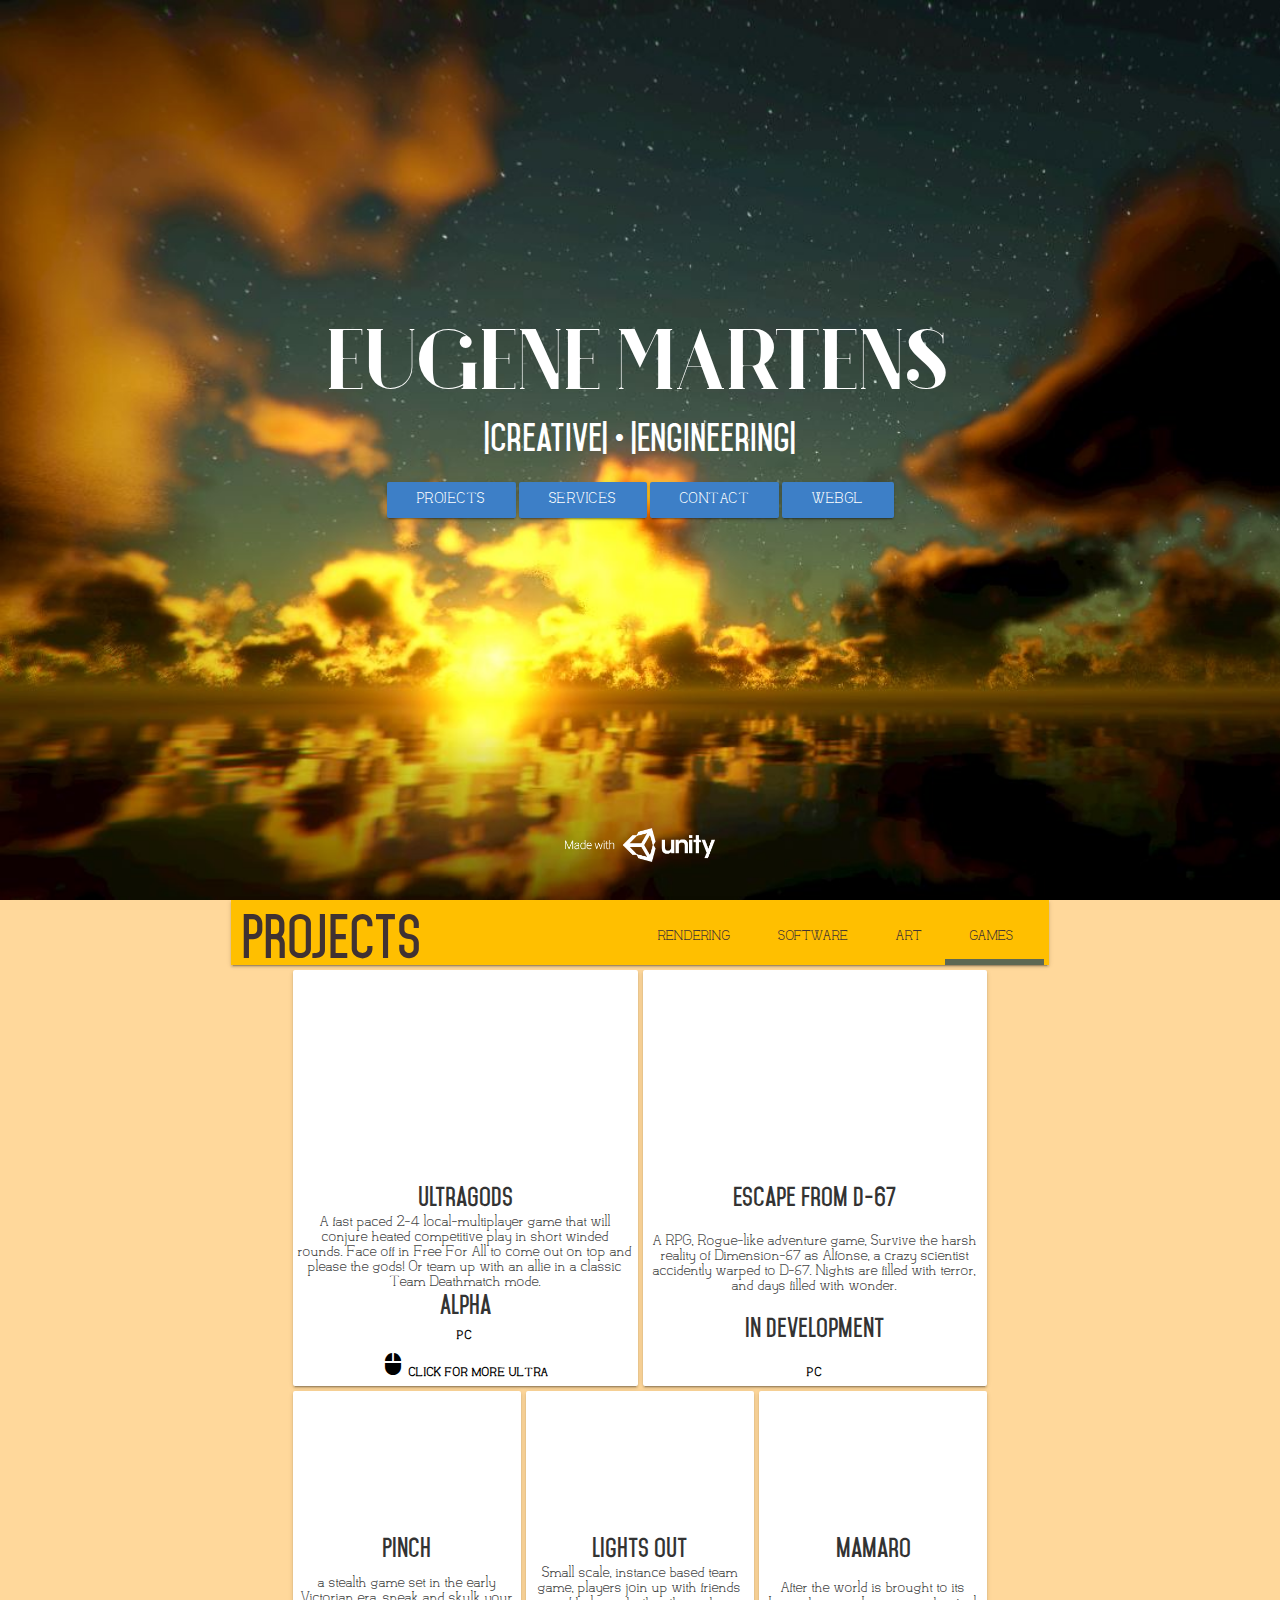
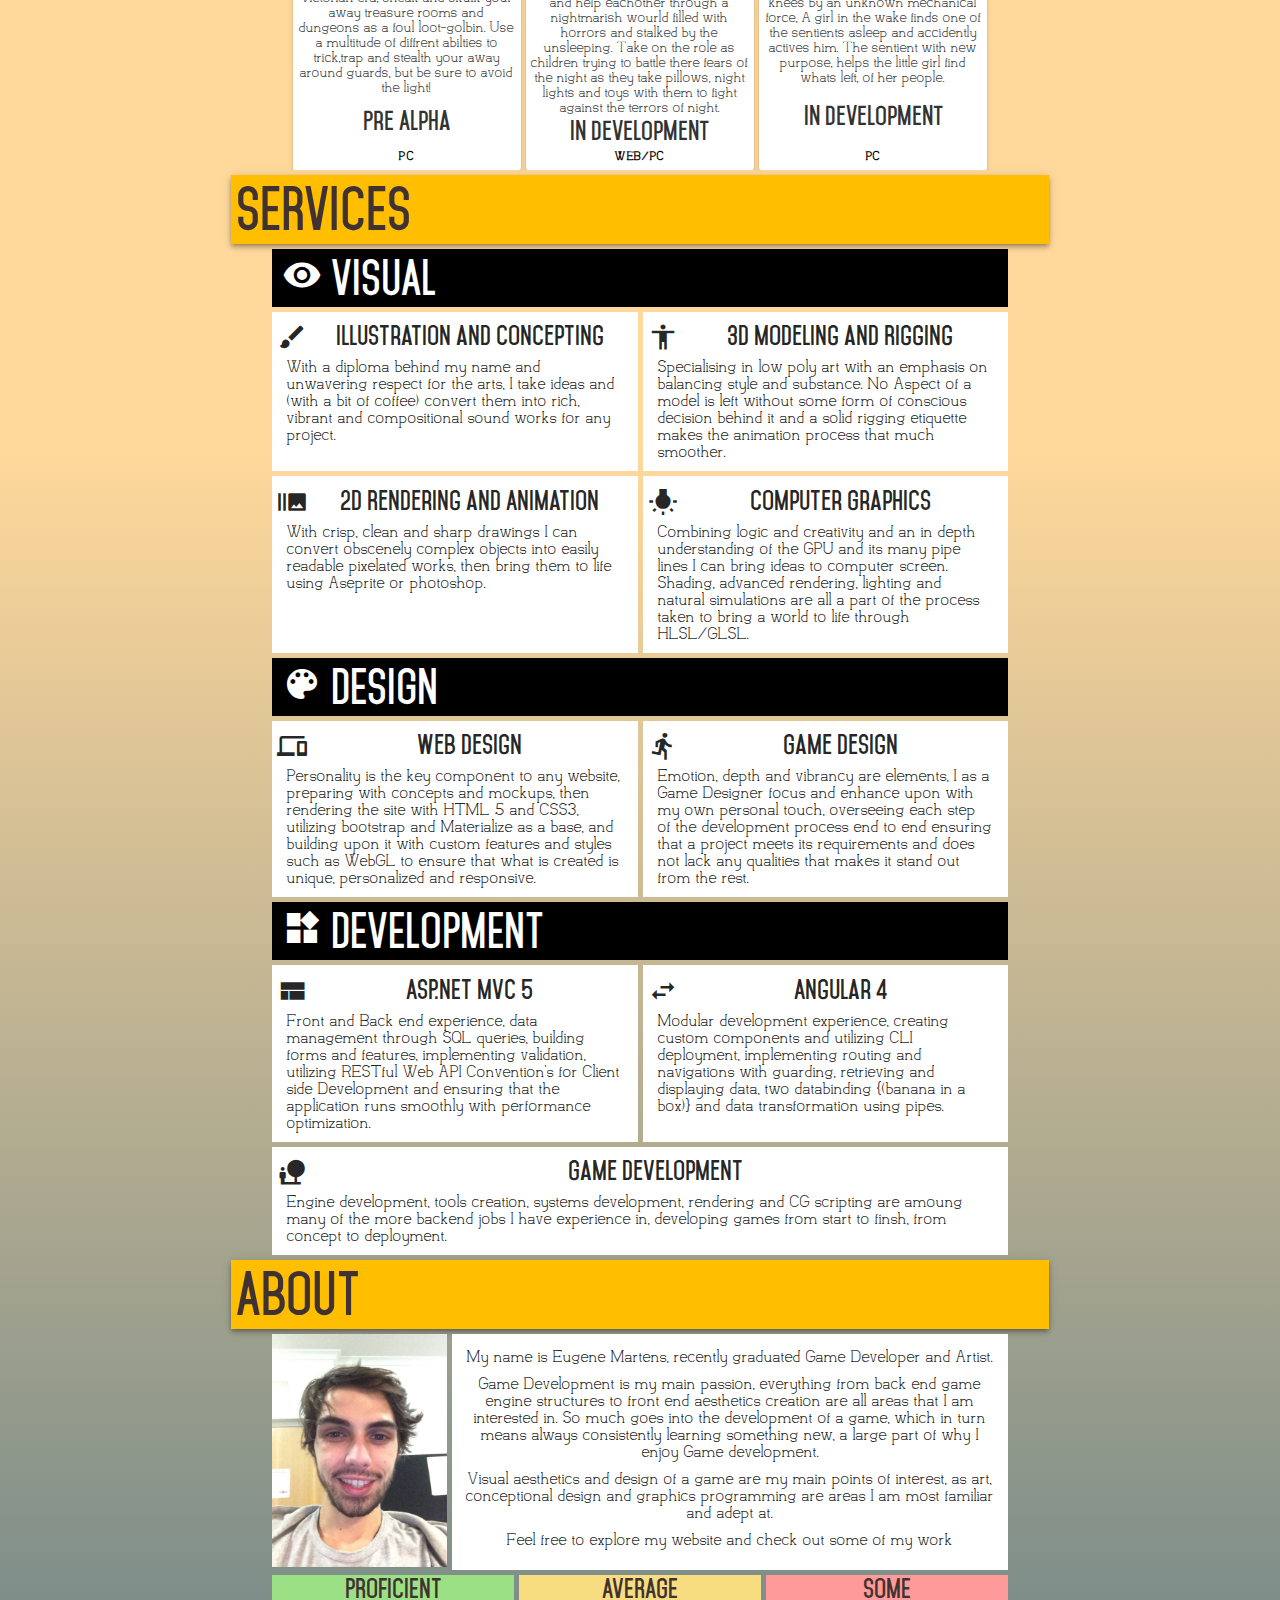
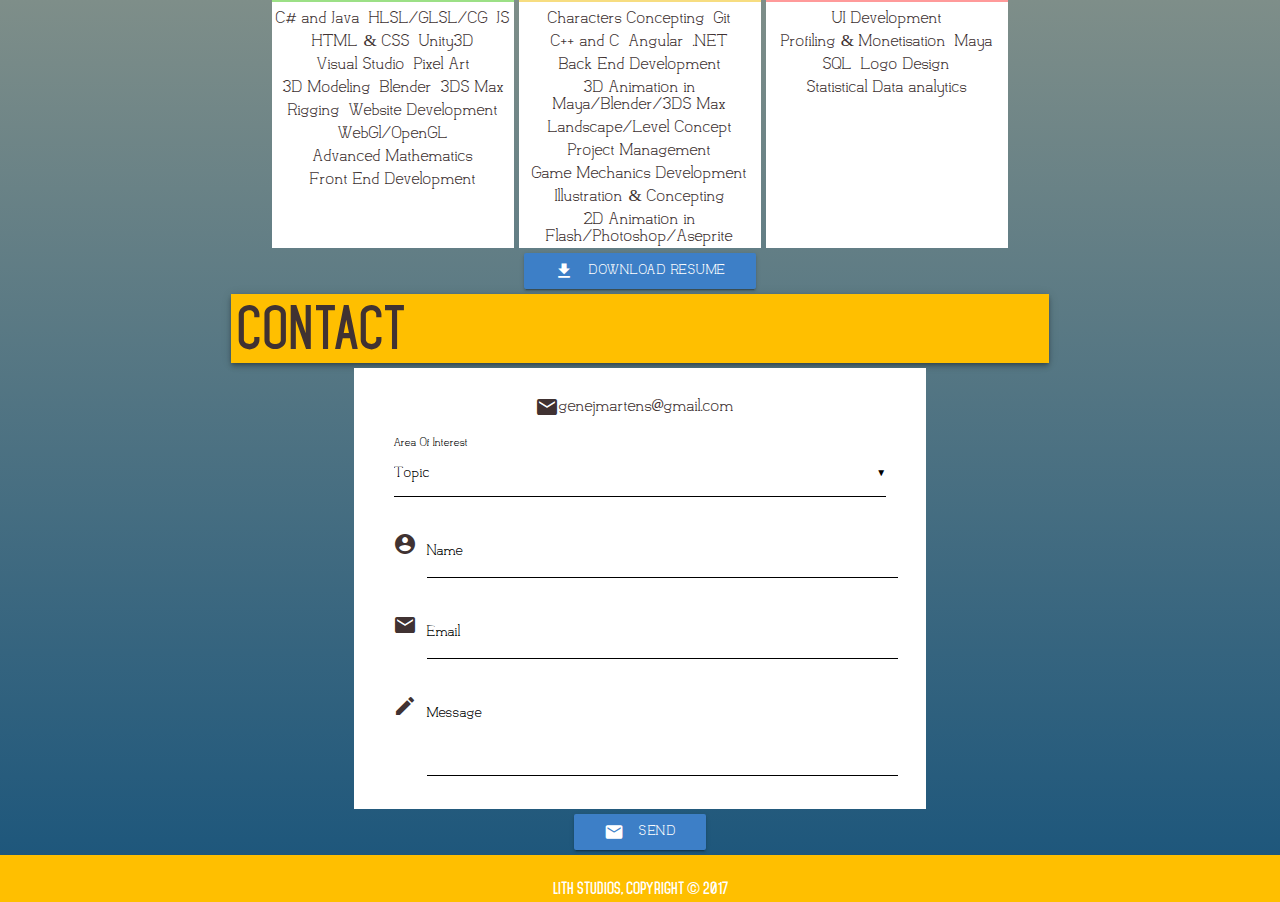
==== commit 31d8dba0: "Finished: Updating Website FrameWork" ====
--- a/public_html/index.html
+++ b/public_html/index.html
@@ -6,7 +6,8 @@
 
 	<meta name="viewport" content="width=device-width, initial-scale=1.0">
 	<meta name="description" content="Eugene Martens Portfolio">
-	<meta name="keywords" content="Eugene Martens, Portfolio, software development, web desighn, game development, programming">
+	<meta name="keywords" content="Eugene Martens,Portfolio,software,art,illustration,software development,
+	 web design,games,software,design, game development, programming, game, game design, junior, ">
 	<meta name="author" content="Eugene Martens">
 	<link rel="shortcut icon" type="image/png" href="img/Icons/favicon.ico">
 
@@ -16,7 +17,6 @@
 	<!--Import materialize.css-->
 	<link type="text/css" rel="stylesheet" href="css/materialize.min.css" media="screen,projection" />
 	<link type="text/css" rel="stylesheet" href="css/custom.css" media="screen,projection" />
-	<link type="text/css" rel="stylesheet" href="css/project-content.css" media="screen,projection" />
 	<!-- Add icon library -->
 	<link rel="stylesheet" href="https://cdnjs.cloudflare.com/ajax/libs/font-awesome/4.7.0/css/font-awesome.min.css">
 
@@ -41,7 +41,6 @@
 
 	<script>
 		$(document).ready(function () {
-			setSize();
 			$('.modal').modal();
 
 			$('#contact').modal({
@@ -49,41 +48,23 @@
 			});
 			$(".button-collapse").sideNav();
 			$('.carousel.carousel-slider').carousel({ fullWidth: true });
-			$('.scrollspy').scrollSpy({ scrollOffset: 0 });
+			$('.scrollspy').scrollSpy({ scrollOffset: 60 });
 			$('select').material_select();
 
 			$("#navvy").hide(); //hide your div initially
 			var topOfOthDiv = $("#Projects").offset().top;
 			$(window).scroll(function () {
-				if ($(window).scrollTop() > topOfOthDiv - 15) { //scrolled past the other div?
-					$("#navvy").fadeIn("slow"); //reached the desipeach point -- show div
+				if ($(window).scrollTop() > topOfOthDiv - 235) { //scrolled past the other div?
+					$("#navvy").fadeIn(1200); //reached the desipeach point -- show div
 				}
 				else {
-					$("#navvy").fadeOut("slow");
+					$("#navvy").fadeOut(1200);
 				}
 			});
 
 		});
 	</script>
 
-	<script>
-		function Pause() {
-			console.log("poo");
-			var carousel = $('#4').carousel();
-			carousel.off();
-		}
-
-		function Init() {
-			document.onclick = function () {
-				$('#1').carousel({ fullWidth: true });
-				$('#4').carousel({ fullWidth: true });
-				$('.carousel.carousel-slider').carousel({ fullWidth: true });
-			}
-		}
-	</script>
-
-	<!-- Main -->
-	<!-- Three JS -->
 </head>
 
 <body>
@@ -96,21 +77,12 @@
 	<!------------------------------MAIN------------------------------>
 	<main>
 		<!-- Three JS -->
-		<script type="text/javascript" src="js/THREE/three.js"></script>
-		<script type="text/javascript" src="js/THREE/EffectComposer.js"></script>
-		<script type="text/javascript" src="js/THREE/RenderPass.js"></script>
-		<script type="text/javascript" src="js/THREE/CopyShader.js"></script>
-		<script type="text/javascript" src="js/THREE/ShaderPass.js"></script>
-
-		<script type="text/javascript" src="js/Helpers/MathUtils.js"></script>
-
-		<script type="text/javascript" src="js/Shaders/MetaBalls.shader"></script>
-
-
+		<script type="text/javascript" src="js/THREE/three.min.js"></script>
+		<!-- Three JS -->
 
 		<nav id="navvy" class="fixed display-flex">
 			<div class="nav-wrapper t-a-e">
-				<a href="#" data-activates="mobile-demo" class="button-collapse">
+				<a data-activates="mobile-demo" class="button-collapse">
 					<i class="material-icons">menu</i>
 				</a>
 				<a id="right" target="_blank" href="https://twitter.com/jhonnywhiplash" class="m-sides-5 waves-effect waves-light btn-floating social twitter social-twit-col z-depth-1">
@@ -119,6 +91,8 @@
 					<i class="fa fa-github l-height-40"></i> Sign in with github</a>
 				<a id="right" target="_blank" href="https://www.linkedin.com/in/eugene-martens-7b9603a0/" class="m-sides-5 waves-effect waves-light btn-floating social linkedin social-linked-col z-depth-1">
 					<i class="fa fa-linkedin l-height-40"></i> Sign in with linkedin</a>
+				<a id="right" target="_blank" href="#Contact" class="m-sides-5 waves-effect waves-light btn-floating social linkedin social-linked-col z-depth-1">
+					<i class="material-icons l-height-40">email</i></a>
 				<ul class="right hide-on-med-and-down">
 					<li>
 						<a href="#Projects">Projects</a>
@@ -130,16 +104,11 @@
 						<a href="#About">About</a>
 					</li>
 					<li>
-						<a href="#Contact">Contact</a>
-
+						<a href="http://webgl.eugenemartens.com/">WebGl</a>
 					</li>
-					<li>
-						<a href="http://webgl.eugenemartens.com/">WebGl</a>
-
-					</li>
 
 				</ul>
-				<ul class="side-nav" id="mobile-demo">
+				<ul class="side-nav gold" id="mobile-demo">
 					<li>
 						<a href="#Projects">Projects</a>
 					</li>
@@ -150,50 +119,54 @@
 						<a href="#About">About</a>
 					</li>
 					<li>
-						<a href="#Contact">Contact</a>
-					</li>
-					<li>
 						<a href="http://webgl.eugenemartens.com/">WebGl</a>
-
 					</li>
 				</ul>
 			</div>
 		</nav>
 
 		<!------------------------------MODAL CONTENT------------------------------>
+
 		<div class="row no-b-margin">
 
 			<!-- Modal Structure -->
 
-			<div id="m-art-beach" class="modal b-r-10 no-color m-t-20">
+			<div id="m-art-beach" class="modal  no-color">
 				<div class="modal-content">
 					<img src="./img/beach_cg.jpg" alt="" class="img-clamp-100">
 				</div>
 			</div>
 
+			<div id="m-art-avo" class="modal  no-color">
+				<div class="modal-content">
+					<img src="./img/Art_09.png" alt="" class="img-clamp-100">
+				</div>
+			</div>
+
+
 			<!-- Modal Structure -->
-			<div id="m-art-1" class="modal b-r-10 no-color padding-10 m-t-20">
+			<div id="m-art-1" class="modal  no-color padding-10">
 				<div class="modal-content">
 					<img src="./img/Art_01.JPG" alt="" class="img-clamp-100">
 				</div>
 			</div>
 
 			<!-- Modal Structure -->
-			<div id="m-art-9" class="modal b-r-10 no-color padding-10 m-t-20">
+			<div id="m-art-9" class="modal  no-color padding-10">
 				<div class="modal-content">
 					<img src="./img/Art_09.png" alt="" class="img-clamp-100">
 				</div>
 			</div>
 
 			<!-- Modal Structure -->
-			<div id="m-art-2" class="modal v-modal-width b-r-10 no-color padding-10 m-t-20">
+			<div id="m-art-2" class="modal v-modal-width  no-color padding-10">
 				<div class="modal-content">
 					<img src="./img/Art_02.JPG" alt="" class="img-clamp-100">
 				</div>
 			</div>
 
 			<!-- Modal Structure -->
-			<div id="m-art-3" class="modal v-modal-width b-r-10 no-color padding-10 m-t-20">
+			<div id="m-art-3" class="modal v-modal-width  no-color padding-10">
 
 				<div class="modal-content">
 					<img src="./img/Art_03.JPG" alt="" class="img-clamp-100">
@@ -201,1015 +174,442 @@
 
 			</div>
 
-			<div id="m-art-3" class="modal v-modal-width b-r-10 no-color padding-10 m-t-20">
+			<div id="m-art-4" class="modal  no-color padding-10">
 
 				<div class="modal-content">
-					<img src="./img/Art_03.JPG" alt="" class="img-clamp-100">
-				</div>
-
-			</div>
-
-			<div id="m-art-8" class="modal v-modal-width-2 b-r-10 no-color padding-10 m-t-20">
+					<img src="./img/Art_04.JPG" alt="" class="img-clamp-100">
+				</div>
+
+			</div>
+
+			<div id="m-art-8" class="modal v-modal-width-2  no-color padding-10">
 
 				<div class="modal-content">
 					<img src="./img/Art_08.jpg" alt="" class="img-clamp-100">
 				</div>
 
 			</div>
-
-			<!------------------------------------------------------------------------>
-
-			<!-- Modal Structure -->
-			<div id="m-p-art-0" class="modal v-modal-width b-r-10 no-color padding-10 m-t-20">
-
-				<div class="modal-content">
-					<img src="./img/2d/Pixel_Art0.png" alt="" class="img-pixelated img-clamp-100">
-				</div>
-
-			</div>
-
-			<!-- Modal Structure -->
-			<div id="m-p-art-1" class="modal v-modal-width b-r-10 no-color padding-10 m-t-20">
-
-				<div class="modal-content">
-					<img src="./img/2d/pixel_Gene_Dance/Puri_Puri_Jump.gif" alt="" class="img-pixelated img-clamp-100">
-				</div>
-
-			</div>
-
-			<!-- Modal Structure -->
-			<div id="m-p-art-2" class="modal v-modal-width b-r-10 no-color padding-10 m-t-20">
-
-				<div class="modal-content">
-					<img src="./img/2d/Pixel_Art2.png" alt="" class="img-pixelated img-clamp-100">
-				</div>
-
-			</div>
-
-			<!-- Modal Structure -->
-			<div id="m-p-art-3" class="modal v-modal-width b-r-10 no-color padding-10 m-t-20">
-
-				<div class="modal-content">
-					<img src="./img/2d/pixel_Gene_Dance/Jest_Dance.gif" alt="" class="img-pixelated img-clamp-100">
-				</div>
-
-			</div>
-
-			<div id="m-p-art-4" class="modal v-modal-width b-r-10 no-color padding-10 m-t-20">
-
-				<div class="modal-content">
-					<img src="./img/2d/Pixel_Art4.png" alt="" class="img-pixelated img-clamp-100">
-				</div>
-
-			</div>
-
-			<div id="m-p-art-5" class="modal v-modal-width-2 b-r-10 no-color padding-10 m-t-20">
-
-				<div class="modal-content">
-					<img src="./img/2d/Pixel_Art5.png" alt="" class="img-pixelated img-clamp-100">
-				</div>
-
-			</div>
-
-			<div id="m-p-art-6" class="modal v-modal-width b-r-10 no-color padding-10 m-t-20">
-
-				<div class="modal-content">
-					<img src="./img/2d/Pixel_Art6.png" alt="" class="img-pixelated img-clamp-100">
-				</div>
-
-			</div>
-
-			<div id="m-p-art-7" class="modal v-modal-width b-r-10 no-color padding-10 m-t-20">
-
-				<div class="modal-content">
-					<img src="./img/2d/Pixel_Art7.png" alt="" class="img-pixelated img-clamp-100">
-				</div>
-
-			</div>
-
-			<div id="m-p-art-8" class="modal v-modal-width b-r-10 no-color padding-10 m-t-20">
-
-				<div class="modal-content">
-					<img src="./img/2d/pixel_Gene_Dance/Pixel_Gene.gif" alt="" class="img-pixelated img-clamp-100">
-				</div>
-
-			</div>
-
-			<!------------------------------------------------------------------------>
-			<!------------------------------------------------------------------------>
-
-			<!-- Modal Structure -->
-			<div id="m-m-art-0" class="modal b-r-10 no-color padding-10 m-t-20">
-
-				<div class="modal-content">
-					<img src="./img/Models/m-art-0.png" alt="" class="img-pixelated img-clamp-100">
-				</div>
-
-			</div>
-
-			<!-- Modal Structure -->
-			<div id="m-m-art-1" class="modal b-r-10 no-color padding-10 m-t-20">
-
-				<div class="modal-content">
-					<img src="./img/Models/m-art-1.png" alt="" class="img-pixelated img-clamp-100">
-				</div>
-
-			</div>
-
-			<!-- Modal Structure -->
-			<div id="m-m-art-2" class="modal b-r-10 no-color padding-10 m-t-20">
-
-				<div class="modal-content">
-					<img src="./img/Models/m-art-2.png" alt="" class="img-pixelated img-clamp-100">
-				</div>
-
-			</div>
-
-			<!-- Modal Structure -->
-			<div id="m-m-art-3" class="modal b-r-10 no-color padding-10 m-t-20">
-
-				<div class="modal-content">
-					<img src="./img/Models/m-art-3.png" alt="" class="img-pixelated img-clamp-100">
-				</div>
-
-			</div>
-
-			<div id="m-m-art-4" class="modal b-r-10 no-color padding-10 m-t-20">
-
-				<div class="modal-content">
-					<img src="./img/Models/m-art-4.png" alt="" class="img-pixelated img-clamp-100">
-				</div>
-
-			</div>
-
-			<div id="m-m-art-5" class="modal b-r-10 no-color padding-10 m-t-20">
-
-				<div class="modal-content">
-					<img src="./img/Models/m-art-5.png" alt="" class="img-pixelated img-clamp-100">
-				</div>
-
-			</div>
-
-			<div id="m-m-art-6" class="modal b-r-10 no-color padding-10 m-t-20">
-
-				<div class="modal-content">
-					<img src="./img/Models/m-art-6.png" alt="" class="img-pixelated img-clamp-100">
-				</div>
-
-			</div>
-
-
-			<!------------------------------------------------------------------------>
-			<!------------------------------------------------------------------------>
-
-			<div id="contact" class="modal max-w-550 b-r-10 no-color padding-10">
-
-				<div class="modal-content padding-0">
-					<div class=" container  w-90 centre">
-						<div class="container abs t-r-0 width-clamp-auto">
-							<i class="trans-5-10 material-icons left modal-close close-transform">clear</i>
-						</div>
-
-						<form action="https://formspree.io/eugene@lithstudios.com" method="POST">
-							<div class=" container p-m-10 centre form-border white  w-100 z-depth-3 f-c-black">
-								<div class="container w-90">
-
-									<div class="input-field col s12 m-r-0">
-										<select type="hidden" name="_subject" value="New submission!">
-											<option value="No Topic" disabled selected>Topic</option>
-											<option value="Design and Development">Design and Development</option>
-											<option value="Visual Art">Visual Art</option>
-											<option value="Miscellaneous">Miscellaneous</option>
-										</select>
-										<label>Area Of Interest</label>
-									</div>
-
-									<div class="row m-r-0">
-										<div class="row m-r-0">
-											<div class="input-field col s12 m-r-0">
-												<i class="material-icons prefix">account_circle</i>
-												<input id="icon_prefix" required type="text" name="Name" class="validate">
-												<label for="icon_prefix">Name</label>
-											</div>
-										</div>
-									</div>
-
-									<div class="row m-r-0">
-										<div class="row m-r-0">
-											<div class="input-field col s12 m-r-0">
-												<i class="material-icons prefix">email</i>
-												<input id="email" required type="email" name="Email" class="validate border-b">
-												<label for="email" data-error="wrong" data-success="right">Email</label>
-											</div>
-										</div>
-									</div>
-
-									<div class="row m-r-0">
-										<div class="row m-b-10 m-r-0">
-											<div class="input-field col s12 m-r-0">
-												<i class="material-icons prefix">mode_edit</i>
-												<textarea id="icon_prefix2" class="materialize-textarea" name="Message"></textarea>
-												<label for="icon_prefix2">Message</label>
-											</div>
-										</div>
-									</div>
-									<!-- onclick="Materialize.toast('Sent!', 5000)" -->
-
-									<button class="showMore waves-effect waves-light btn blue" type="submit" value="Send">
-										<i class="material-icons left">email</i>Send</button>
-
-								</div>
-							</div>
-
-						</form>
-					</div>
-				</div>
-			</div>
 		</div>
 
-
 		<!------------------------------MODAL CONTENT------------------------------>
-		<div id="webGL-container">
-				<script type="text/javascript" src="js/main.js"></script>
-			<div class="width-clamp-100 row no-b-margin">
-				<!-- ----------------------------SPLASH------------------------- -->
-
-				<div class="responsive-img pos-rel col s12 blue h-100vh Splash-Back  l2 exclude-h width-clamp-100">
-					<div class=" container centre position-b">
-						<div class="container centre position-b"></div>
-
-						<div class=" Splash-blur-back z-depth-5 t-align-c">
-							<h2 class="t-align-c f-c-gold splash-argo-f">EUGENE MARTENS</h2>
-							<h4 class="t-align-c f-c-gold">Creative - Engineering</h4>
-						</div>
-						<div class="container centre">
-							<a class="waves-effect waves-light btn blue" href="#Projects">
+		<div id="webGL-container"></div>
+
+		<div class="width-clamp-100 row no-b-margin">
+			<!-- ----------------------------SPLASH------------------------- -->
+
+			<div class="responsive-img pos-rel col s12 blue h-100 Splash-Back  l2 exclude-h width-clamp-100">
+				<div class=" centre position-b">
+					<div class="container centre position-b"></div>
+
+					<h2 class="t-align-c f-c-white splash-argo-f">EUGENE MARTENS</h2>
+					<h4 class="t-align-c f-c-white">|Creative| • |Engineering|</h4>
+					<br>
+					<br>
+					<a class="waves-effect waves-light btn blue" href="#Projects">
 								Projects
 							</a>
-							<a class="waves-effect waves-light btn blue" href="#Services">
+					<a class="waves-effect waves-light btn blue" href="#Services">
 								Services
 							</a>
-							<a class="waves-effect waves-light btn blue" href="#Contact">
+					<a class="waves-effect waves-light btn blue" href="#Contact">
 								Contact
 							</a>
-							<a class="waves-effect waves-light btn blue" href="http://webgl.eugenemartens.com/">
+					<a class="waves-effect waves-light btn blue" href="http://webgl.eugenemartens.com/">
 								WebGl
 							</a>
-						</div>
-
-						<div class="pos-abs-bottom">
-							<img class="img-splash-unity" src="./img/Unity_Made_By.png">
-						</div>
-					</div>
-
-				</div>
-
-			</div>
-
-			<!-- ----------------------------SPLASH------------------------- -->
-
-			<!-- ----------------------------PROJECTS------------------------- -->
-			<div class="contain-max m-b-7 row no-b-margin scrollspy" id="Projects">
-				<nav class="nav-extended dark">
-					<div class="z-depth-3 nav-wrapper min-h-5">
-					</div>
-
-					<div class="w-90 float-l row">
-						<ul class=" h-banner-35 z-depth-3 margin-b-15 ul-grid tabs tabs-transparent white h-banner float-l display-flex">
-							<div class="z-depth-2 w-100 row grid-mode gold h-banner-row">
-								<li class=" tab flex-grow-1">
-									<h2 class=" gold neg-b-margin-13 f-c-black margin-a defualt">projects</h2>
-								</li>
-								<li class="float-r tab flex-grow-1">
-									<a class="waves-effect waves-light f-c-black" onclick="Init()" href="#1">Games</a>
-								</li>
-
-								<li class="float-r tab flex-grow-1">
-									<a class="waves-effect waves-light  f-c-black" onclick="Init()" href="#2">Art</a>
-								</li>
-								<li class="float-r tab flex-grow-1">
-									<a class="waves-effect waves-light  f-c-black" onclick="Init()" href="#3">Software</a>
-								</li>
-								<li class="float-r tab flex-grow-1">
-									<a class="waves-effect waves-light  f-c-black" onclick="Init()" href="#4">Rendering</a>
-								</li>
-							</div>
-						</ul>
-					</div>
-				</nav>
-
-				<div id="1" class="no-b-margin height-clamp-85vh carousel carousel-slider center" data-indicators="true">
-					<div class="carousel-fixed-item center">
-
-					</div>
-					<div class="carousel-item no-color white-text" href="#one!">
-
-						<!-- ----------------------------------------      CONTENT ------------------------------------                 -->
-						<div class="width-clamp-95 f-c-black container">
-							<div class="b-r-10 no-color padding-10 m-t-20">
-								<div class="max-h-400 UG-Back z-depth-3 padding-10">
-									<div class="ultra-gods-Logo "></div>
-									<div class="blur-back z-depth-5 t-align-c">
-										<div class="defualt container">
-											Ultra Gods is a multi player, 2D platformer, fast paced, arcade style, versus game that puts players against each other in
-											a battle for glory. Lead Artist, Animation, Asset-Creation Platform: PC Status: Alpha |Fighter |Brawler|Local
-											Multiplayer|Indie|2D Platformer|
-										</div>
-									</div>
-
-									<div class="t-align-c">
-										<a href="https://sweatyyeti.itch.io/ultragods" target="_blank" class="btn ultra-red-theme">For More Ultra</a>
-									</div>
-								</div>
-							</div>
-						</div>
-						<!-- ----------------------------------------      CONTENT ------------------------------------                 -->
-
-					</div>
-					<div class="carousel-item no-color white-text" href="#two!">
-
-						<!-- ----------------------------------------      CONTENT ------------------------------------                 -->
-						<div class="width-clamp-95 f-c-black container">
-							<div class="b-r-10 no-color padding-10 m-t-20">
-								<div class="max-h-400 D67-Back z-depth-3 padding-10">
-									<div class="D67-Logo "></div>
-									<div class="D67-blur-back z-depth-5 t-align-c">
-										<div class="defualt container">
-											A scientist is stranded in an alternate reality! surviving on his juicy brain knowledge and find a way back
-										</div>
-									</div>
-
-									<div class="t-align-c">
-										<a href="" target="_blank" class="btn ultra-red-theme">Game Link</a>
-									</div>
-								</div>
-							</div>
-						</div>
-						<!-- ----------------------------------------      CONTENT ------------------------------------                 -->
-
-
-					</div>
-					<div class="carousel-item no-color white-text" href="#three!">
-
-						<!-- ----------------------------------------      CONTENT ------------------------------------                 -->
-						<div class="width-clamp-95 f-c-black container">
-							<div class="b-r-10 no-color padding-10 m-t-20">
-								<div class="max-h-400 max-h-400 LO-Back z-depth-3 padding-10">
-									<div class="LO-Logo "></div>
-									<div class="LO-blur-back z-depth-5 t-align-c">
-										<div class="defualt container">
-											Multiplayer online game, players must work together to escape the nightmares of the witching hour
-										</div>
-									</div>
-
-									<div class="t-align-c">
-										<a href="" target="_blank" class="btn ultra-red-theme">Game Link</a>
-									</div>
-								</div>
-							</div>
-						</div>
-						<!-- ----------------------------------------      CONTENT ------------------------------------                 -->
-
-
-					</div>
-
-					<div class="carousel-item no-color white-text" href="#five!">
-
-						<!-- ----------------------------------------      CONTENT ------------------------------------                 -->
-						<div class="width-clamp-95 f-c-black container">
-							<div class="b-r-10 no-color padding-10 m-t-20">
-								<div class="max-h-400 M-Back z-depth-3 padding-10">
-									<div class="M-Logo "></div>
-									<div class="M-blur-back z-depth-5 t-align-c">
-										<div class="defualt container">
-											A girl finds an old war machine.
-										</div>
-									</div>
-
-									<div class="t-align-c">
-										<a href="" target="_blank" class="btn ultra-red-theme">Game Link</a>
-									</div>
-								</div>
-							</div>
-						</div>
-						<!-- ----------------------------------------      CONTENT ------------------------------------                 -->
-
-					</div>
-
-
-					<div class="carousel-item no-color white-text" href="#seven!">
-
-						<!-- ----------------------------------------      CONTENT ------------------------------------                 -->
-						<div class="width-clamp-95 f-c-black container">
-							<div class="b-r-10 no-color padding-10 m-t-20">
-								<div class="max-h-400 P-Back z-depth-3 padding-10">
-									<div class="P-Logo "></div>
-									<div class="P-blur-back z-depth-5 t-align-c">
-										<div class="defualt container">
-											Play as a crafty goblin and grab all the sweet loots and dosh to fill his stockpile.
-										</div>
-									</div>
-
-									<div class="t-align-c">
-										<a href="http://www.ultragods.com/" target="_blank" class="btn ultra-red-theme">For More Ultra</a>
-									</div>
-								</div>
-							</div>
-						</div>
-						<!-- ----------------------------------------      CONTENT ------------------------------------                 -->
-
-					</div>
-
-				</div>
-
-
-
-				<div id="2" class="no-b-margin height-clamp-85vh carousel carousel-slider center" data-indicators="true">
-					<div class="carousel-fixed-item center">
-
-					</div>
-					<div class="carousel-item no-color white-text" href="#one!">
-						<!--
-					<!------------------------------------------      CONTENT ------------------------------------                 -->
-
-						<div class="width-clamp-95 f-c-black container">
-							<div class="b-r-10 no-color padding-10 m-t-20">
-								<div class="pos-rel max-h-400 min-max-600  white z-depth-3 padding-10">
-									<h5>Traditional and Digital</h5>
-									<div class="gallery">
-										<a class="v-align-a waves-effect waves-light modal-trigger" href="#m-art-1">
-											<figure>
-												<img src="./img/Art_01.JPG" alt="" class="img-clamp-200">
-											</figure>
-										</a>
-
-										<a class="v-align-a waves-effect waves-light modal-trigger" href="#m-art-beach">
-											<figure>
-												<img src="./img/beach_cg.jpg" alt="" class="img-clamp-200 img-transform">
-											</figure>
-										</a>
-
-										<a class="v-align-a waves-effect waves-light modal-trigger" href="#m-art-9">
-											<figure>
-												<img src="./img/Art_09.png" alt="" class="img-clamp-200">
-											</figure>
-										</a>
-
-										<a class="v-align-a waves-effect waves-light modal-trigger" href="#m-art-2">
-											<figure>
-												<img src="./img/Art_02.JPG" alt="" class="img-clamp-100">
-											</figure>
-										</a>
-
-										<a class="v-align-a waves-effect waves-light modal-trigger" href="#m-art-3">
-											<figure>
-												<img src="./img/Art_03.JPG" alt="" class="img-clamp-100">
-											</figure>
-										</a>
-
-										<a class="v-align-a waves-effect waves-light modal-trigger" href="#m-art-8">
-											<figure>
-												<img src="./img/Art_08.jpg" alt="" class="img-clamp-100">
-											</figure>
-										</a>
-
-
-									</div>
-								</div>
-
-							</div>
-						</div>
-						<!-- ----------------------------------------      CONTENT ------------------------------------                 -->
-					</div>
-					<div class="carousel-item no-color white-text" href="#two!">
-
-						<!-- ----------------------------------------      CONTENT ------------------------------------                 -->
-						<div class="width-clamp-95 f-c-black container">
-							<div class="b-r-10 no-color padding-10 m-t-20">
-								<div class="pos-rel max-h-400 min-max-600  white z-depth-3 padding-10">
-									<h5>2D</h5>
-									<div class="gallery">
-										<a class="v-align-a waves-effect waves-light modal-trigger" href="#m-p-art-0">
-											<figure>
-												<img src="./img/2d/Pixel_Art0.png" alt="" class="img-pixelated img-clamp-100">
-											</figure>
-										</a>
-
-										<a class="v-align-a waves-effect waves-light modal-trigger" href="#m-p-art-1">
-											<figure>
-												<img src="./img/2d/Pixel_Art1.png" alt="" class="img-pixelated img-clamp-100">
-											</figure>
-										</a>
-
-										<a class="v-align-a waves-effect waves-light modal-trigger" href="#m-p-art-2">
-											<figure>
-												<img src="./img/2d/Pixel_Art2.png" alt="" class="img-pixelated img-clamp-100">
-											</figure>
-										</a>
-
-										<a class="v-align-a waves-effect waves-light modal-trigger" href="#m-p-art-3">
-											<figure>
-												<img src="./img/2d/Pixel_Art3.png" alt="" class="img-pixelated img-clamp-100">
-											</figure>
-										</a>
-
-										<a class="v-align-a waves-effect waves-light modal-trigger" href="#m-p-art-4">
-											<figure>
-												<img src="./img/2d/Pixel_Art4.png" alt="" class="img-pixelated img-clamp-100">
-											</figure>
-										</a>
-
-										<a class="v-align-a waves-effect waves-light modal-trigger" href="#m-p-art-5">
-											<figure>
-												<img src="./img/2d/Pixel_Art5.png" alt="" class="img-pixelated img-clamp-100">
-											</figure>
-										</a>
-
-										<a class="v-align-a waves-effect waves-light modal-trigger" href="#m-p-art-6">
-											<figure>
-												<img src="./img/2d/Pixel_Art6.png" alt="" class="img-pixelated img-clamp-100">
-											</figure>
-										</a>
-
-										<a class="v-align-a waves-effect waves-light modal-trigger" href="#m-p-art-7">
-											<figure>
-												<img src="./img/2d/Pixel_Art7.png" alt="" class="img-pixelated img-clamp-100">
-											</figure>
-										</a>
-
-										<a class="v-align-a waves-effect waves-light modal-trigger" href="#m-p-art-8">
-											<figure>
-												<img src="./img/2d/Pixel_Art8.png" alt="" class="img-pixelated img-clamp-100">
-											</figure>
-										</a>
-
-
-
-									</div>
-								</div>
-
-							</div>
-						</div>
-						<!-- ----------------------------------------      CONTENT ------------------------------------                 -->
-
-					</div>
-
-
-					<div class="carousel-item no-color white-text" href="#four!">
-
-						<!-- ----------------------------------------      CONTENT ------------------------------------                 -->
-						<div class="width-clamp-95 f-c-black container">
-							<div class="b-r-10 no-color padding-10 m-t-20">
-								<div class="pos-rel max-h-400 min-max-600  white z-depth-3 padding-10">
-									<h5>Concepts and Illustrations</h5>
-									<div class="gallery">
-										<a class="v-align-a waves-effect waves-light modal-trigger" href="#m-art-1">
-											<figure>
-												<img src="./img/Art_01.JPG" alt="" class="img-clamp-200">
-											</figure>
-										</a>
-
-										<a class="v-align-a waves-effect waves-light modal-trigger" href="#m-art-beach">
-											<figure>
-												<img src="./img/beach_cg.jpg" alt="" class="img-clamp-200 img-transform">
-											</figure>
-										</a>
-
-										<a class="v-align-a waves-effect waves-light modal-trigger" href="#m-art-9">
-											<figure>
-												<img src="./img/Art_09.png" alt="" class="img-clamp-200">
-											</figure>
-										</a>
-
-										<a class="v-align-a waves-effect waves-light modal-trigger" href="#m-art-2">
-											<figure>
-												<img src="./img/Art_02.JPG" alt="" class="img-clamp-100">
-											</figure>
-										</a>
-
-										<a class="v-align-a waves-effect waves-light modal-trigger" href="#m-art-3">
-											<figure>
-												<img src="./img/Art_03.JPG" alt="" class="img-clamp-100">
-											</figure>
-										</a>
-
-										<a class="v-align-a waves-effect waves-light modal-trigger" href="#m-art-8">
-											<figure>
-												<img src="./img/Art_08.jpg" alt="" class="img-clamp-100">
-											</figure>
-										</a>
-
-									</div>
-								</div>
-
-							</div>
-						</div>
-						<!-- ----------------------------------------      CONTENT ------------------------------------                 -->
-
-					</div>
-
-					<div class="carousel-item no-color white-text" href="#five!">
-
-						<!-- ----------------------------------------      CONTENT ------------------------------------                 -->
-						<div class="width-clamp-95 f-c-black container">
-							<div class="b-r-10 no-color padding-10 m-t-20">
-								<div class="max-h-400 LTR-Back z-depth-3 padding-10">
-									<div class="LTR-Logo "></div>
-									<div class="LTR-blur-back z-depth-5 t-align-c">
-										<div class="defualt container">
-											VR orientated art project.
-										</div>
-									</div>
-
-									<div class="t-align-c">
-										<a href="http://www.ultragods.com/" target="_blank" class="btn ultra-red-theme">Project Link</a>
-									</div>
-								</div>
-							</div>
-						</div>
-						<!-- ----------------------------------------      CONTENT ------------------------------------                 -->
-
-					</div>
-				</div>
-
-
-				<div id="3" class="no-b-margin height-clamp-85vh carousel carousel-slider center" data-indicators="true">
-					<div class="carousel-fixed-item center">
-
-					</div>
-					<div class="carousel-item no-color white-text" href="#one!">
-
-						<!-- ----------------------------------------      CONTENT ------------------------------------                 -->
-						<div class="width-clamp-95 f-c-black container">
-							<div class="b-r-10 no-color padding-10 m-t-20">
-								<div class="max-h-400 Ang-Back z-depth-3 padding-10">
-									<div class="Ang-Logo "></div>
-									<div class="Ang-blur-back z-depth-5 t-align-c">
-										<div class="defualt container">
-										Sample Angular Project
-										</div>
-									</div>
-
-									<div class="t-align-c">
-										<a href="http://angular.eugenemartens.com" target="_blank" class="btn ultra-red-theme">Demo Site</a>
-									</div>
-								</div>
-							</div>
-						</div>
-						<!-- ----------------------------------------      CONTENT ------------------------------------                 -->
-
-					</div>
-					<div class="carousel-item no-color white-text" href="#two!">
-
-						<!-- ----------------------------------------      CONTENT ------------------------------------                 -->
-						<div class="width-clamp-95 f-c-black container">
-							<div class="b-r-10 no-color padding-10 m-t-20">
-								<div class="max-h-400 MVC-Back z-depth-3 padding-10">
-									<div class="MVC-Logo "></div>
-									<div class="MVC-blur-back z-depth-5 t-align-c">
-										<div class="defualt container">
-											Sample MVC Project
-										</div>
-									</div>
-
-									<div class="t-align-c">
-										<a href="https://github.com/Togene/MVC_5" target="_blank" class="btn ultra-red-theme">Project Link</a>
-									</div>
-								</div>
-							</div>
-						</div>
-						<!-- ----------------------------------------      CONTENT ------------------------------------                 -->
-
-
-					</div>
-
-				</div>
-
-				<div id="4" class="no-b-margin height-clamp-85vh carousel carousel-slider center" data-indicators="true">
-					<div class="carousel-fixed-item center">
-
-					</div>
-					<div class="carousel-item no-color white-text" href="#one!">
-						<!--
-					<!------------------------------------------      CONTENT ------------------------------------                 -->
-
-						<div class="width-clamp-95 f-c-black container">
-							<div class="b-r-10 no-color padding-10 m-t-20">
-								<div class="pos-rel max-h-400 min-max-600  white z-depth-3 padding-10">
-									<h5>3D Models</h5>
-									<div class="gallery">
-										<a class="v-align-a waves-effect waves-light modal-trigger" href="#m-m-art-0">
-											<figure>
-												<img src="./img/Models/m-art-0.png" alt="" class="img-clamp-100">
-											</figure>
-										</a>
-
-										<a class="v-align-a waves-effect waves-light modal-trigger" href="#m-m-art-1">
-											<figure>
-												<img src="./img/Models/m-art-1.png" alt="" class="img-clamp-100">
-											</figure>
-										</a>
-
-										<a class="v-align-a waves-effect waves-light modal-trigger" href="#m-m-art-2">
-											<figure>
-												<img src="./img/Models/m-art-2.png" alt="" class="img-clamp-100">
-											</figure>
-										</a>
-
-										<a class="v-align-a waves-effect waves-light modal-trigger" href="#m-m-art-3">
-											<figure>
-												<img src="./img/Models/m-art-3.png" alt="" class="img-clamp-100">
-											</figure>
-										</a>
-
-										<a class="v-align-a waves-effect waves-light modal-trigger" href="#m-m-art-4">
-											<figure>
-												<img src="./img/Models/m-art-4.png" alt="" class="img-clamp-100">
-											</figure>
-										</a>
-
-										<a class="v-align-a waves-effect waves-light modal-trigger" href="#m-m-art-5">
-											<figure>
-												<img src="./img/Models/m-art-5.png" alt="" class="img-clamp-100">
-											</figure>
-										</a>
-										<a class="v-align-a waves-effect waves-light modal-trigger" href="#m-m-art-6">
-											<figure>
-												<img src="./img/Models/m-art-6.png" alt="" class="img-clamp-100">
-											</figure>
-										</a>
-									</div>
-
-									<div class="t-align-c padding-10">
-										<a href="http://webgl.eugenemartens.com/model_demo.html" class="btn ultra-red-theme">Live Demo</a>
-									</div>
-								</div>
-
-							</div>
-						</div>
-						<!-- ----------------------------------------      CONTENT ------------------------------------                 -->
-					</div>
-					<div class="carousel-item no-color white-text" href="#two!">
-
-						<!-- ----------------------------------------      CONTENT ------------------------------------                 -->
-
-						<div class="width-clamp-95 f-c-black container">
-							<div class="b-r-10 no-color padding-10 m-t-20">
-								<div class="max-h-400 max-h-400 Engine-Back z-depth-3 padding-10">
-									<div class="Engine-Logo "></div>
-									<div class="Engine-blur-back z-depth-5 t-align-c">
-										<div class="defualt container">
-											Small Scale, home brewed Game Engine, written in Java.
-										</div>
-									</div>
-
-									<div class="t-align-c">
-										<a href="https://github.com/Togene/Jave_Game_Engine" target="_blank" class="btn ultra-red-theme">Project Link</a>
-									</div>
-								</div>
-							</div>
-						</div>
-						<!-- ----------------------------------------      CONTENT ------------------------------------                 -->
-
-
-					</div>
-
-
-					<div class="carousel-item no-color white-text" href="#four!">
-						<!-- ----------------------------------------      CONTENT ------------------------------------                 -->
-
-						<div class="width-clamp-95 f-c-black container">
-							<div class="b-r-10 no-color padding-10 m-t-20">
-								<div class="max-h-400 max-h-400 S-Back z-depth-3 padding-10">
-
-									<h3 class="t-align-c f-c-white m-b-150">
-										Shading
-									</h3>
-									<div class="S-blur-back z-depth-5 t-align-c">
-										<div class="defualt container">
-											Collection of Diffrent Shader Effects
-										</div>
-									</div>
-
-									<div class="t-align-c">
-										<a href="http://webgl.eugenemartens.com/shader_demo.html" class="btn ultra-red-theme">Live Demo</a>
-									</div>
-								</div>
-							</div>
-						</div>
-						<!-- ----------------------------------------      CONTENT ------------------------------------                 -->
-
-					</div>
-				</div>
-
-
-
-			</div>
-
-
-
-			<!-- ----------------------------PROJECTS------------------------- -->
-
-			<!-- ----------------------------SERVICES------------------------- -->
-			<div class="contain-max neg-margin-top-31 row no-b-margin scrollspy peach-tinge1" id="Services">
-				<nav class="nav-extended dark">
-					<div class="nav-wrapper min-h-5">
-					</div>
-					<div class="nav-content">
-					</div>
-				</nav>
-
-
-				<div class="col s12 h-100vh ">
-					<div class="col s12 h-100vh ">
-
-						<div class="b-r-10 row no-color padding-10 m-t-20">
-							<div class="no-color padding-10">
-								<h2 class="z-depth-2 padding-5 gold f-c-black font-Upper t-align-l margin-a defualt">SERVICES</h2>
-
-								<article class=" f-size-17 defualt t-align-l">
-									<!-- ----------------------------SERVICES------------------------- -->
-									<!-- ----------------------------SERVICES------------------------- -->
-									<h3 class="t-align-c">
-										Visual
-									</h3>
-									<div class="row t-align-c">
-										<div class="col s6">
-											<h5>
-												Illustration and Concepting
-											</h5>
-
-											<p>
-												With a diploma behind my name and unwavering respect for the arts, I take ideas and (with a bit of coffee) convert them into
-												rich, vibrant and compositional sound works for any project.
-											</p>
-
-											<h5>
-												3D Modeling and Rigging
-											</h5>
-
-											<p>
-												Specialising in low poly art with an emphasis on balancing style and substance. No Aspect of a model is left without some
-												form of conscious decision behind it and a solid rigging etiquette makes the animation process that much smoother.
-											</p>
-
-										</div>
-										<div class="col s6">
-											<h5>
-												2D Rendering and Animation
-											</h5>
-
-											<p>
-												With crisp, clean and sharp drawings I can convert obscenely complex objects into easily readable pixelated works, then bring
-												them to life using Aseprite or photoshop.
-											</p>
-
-											<h5>
-												Rendering and Graphics Programming
-											</h5>
-
-											<p>
-												Combining logic and creativity and an in depth understanding of the GPU and its many pipe lines I can bring ideas to computer
-												screen. Shading, advanced rendering, lighting and natural simulations are all a part of the process taken to
-												bring a world to life through HLSL/GLSL.
-											</p>
-										</div>
-									</div>
-
-											<!-- ----------------------------SERVICES------------------------- -->
-									<!-- ----------------------------SERVICES------------------------- -->
-									<h3 class="t-align-c">
-										Design
-									</h3>
-									
-									<!--
+					<div class="pos-abs-bottom">
+						<img class="img-splash-unity" src="./img/Unity_Made_By.png">
+					</div>
+				</div>
+			</div>
+		</div>
+
+		<!-- ----------------------------SPLASH------------------------- -->
+
+		<!-- ----------------------------PROJECTS------------------------- -->
+		<div class="contain-max m-b-7 row no-b-margin scrollspy" id="Projects">
+			<div class="col s12 h-100 m-b-5">
+				<ul class=" h-banner-35 z-depth-1 margin-b-15 ul-grid tabs tabs-transparent gold waves-light h-banner display-flex">
+					<div class="w-100 row grid-mode gold h-banner-row">
+						<li class=" tab flex-grow-1">
+							<h2 class=" gold m-0-1424rm f-c-black margin-a defualt">projects</h2>
+						</li>
+						<li class="float-r tab flex-grow-1">
+							<a class="waves-effect waves-light f-c-black" href="#1">Games</a>
+						</li>
+
+						<li class="float-r tab flex-grow-1">
+							<a class="waves-effect waves-light  f-c-black" href="#2">Art</a>
+						</li>
+						<li class="float-r tab flex-grow-1">
+							<a class="waves-effect waves-light  f-c-black" href="#3">Software</a>
+						</li>
+						<li class="float-r tab flex-grow-1">
+							<a class="waves-effect waves-light  f-c-black" href="#4">Rendering</a>
+						</li>
+					</div>
+				</ul>
+
+
+				<div id="1" class="m-t-5 m-b-neg-25 h-100 carousel carousel-slider center" data-indicators="true">
+					<div class="band w-85">
+						<div class="item-1 span">
+							<a href="https://sweatyyeti.itch.io/ultragods" class="card">
+								<div class="thumb" style="background-image: url(../img/UltraGods.png);"></div>
+								<article>
+									<h1>UltraGods</h1>
+									<text class=" f-size-15">A fast paced 2-4 local-multiplayer game that will conjure heated competitive play in short winded rounds. Face off
+										in Free For All to come out on top and please the gods! Or team up with an allie in a classic Team Deathmatch mode.
+									</text>
+									<h1>Alpha</h1>
+									<span class="p-5-0">PC</span>
+									<span id="hover"><i class="material-icons">mouse</i>  click for more ultra  </span>
+								</article>
+							</a>
+						</div>
+						<div class="item-2 med-wide">
+							<a class="card">
+								<div class="thumb" style="background-image: url(../img/Dimension67_Background.png);"></div>
+								<article>
+									<h1>Escape From D-67</h1>
+									<text class=" f-size-15">A RPG, Rogue-like adventure game, Survive the harsh reality of Dimension-67 as Alfonse, a crazy scientist accidently
+										warped to D-67. Nights are filled with terror, and days filled with wonder.
+									</text>
+									<h1>In Development</h1>
+									<span>PC</span>
+								</article>
+							</a>
+						</div>
+						<div class="item-3 expanded">
+							<a class="card">
+								<div class="thumb" style="background-image: url(../img/Pinch_background.png);"></div>
+								<article>
+									<h1>Pinch</h1>
+									<text class=" f-size-15">a stealth game set in the early Victorian era, sneak and skulk your away treasure rooms and dungeons as a foul loot-golbin.
+										Use a multitude of diffrent abilties to trick,trap and stealth your away around guards, but be sure to avoid the
+										light!
+									</text>
+									<h1>Pre Alpha</h1>
+									<span>PC</span>
+								</article>
+							</a>
+						</div>
+						<div class="item-4 expanded">
+							<a class="card">
+								<div class="thumb" style="background-image: url(../img/teneb_orig.png);"></div>
+								<article>
+									<h1>Lights Out</h1>
+									<text class=" f-size-15">Small scale, instance based team game, players join up with friends and help eachother through a nightmarish wourld
+										filled with horrors and stalked by the unsleeping. Take on the role as children trying to battle there fears of
+										the night as they take pillows, night lights and toys with them to fight against the terrors of night.
+									</text>
+									<h1>In Development</h1>
+									<span>Web/PC</span>
+								</article>
+							</a>
+						</div>
+						<div class="item-5 expanded">
+							<a class="card">
+								<div class="thumb" style="background-image: url(../img/mamaro_BackGround.png);"></div>
+								<article>
+									<h1>Mamaro</h1>
+									<text class=" f-size-15"> After the world is brought to its knees by an unknown mechanical force, A girl in the wake finds one of the sentients
+										asleep and accidently actives him. The sentient with new purpose, helps the little girl find whats left, of her
+										people.
+									</text>
+									<h1>In Development</h1>
+									<span>PC</span>
+								</article>
+							</a>
+						</div>
+					</div>
+				</div>
+
+
+
+				<div id="2" class="m-t-5 m-b-neg-25 h-100 carousel carousel-slider center" data-indicators="true">
+
+					<div class="band w-85">
+						<div class="item-1 wide">
+							<a class="card modal-trigger" href="#m-art-4" style="background-image: url(../img/Art_04.JPG);">
+								<div class="thumb"></div>
+							</a>
+						</div>
+
+						<div class="item-5 med">
+							<a class="card modal-trigger" href="#m-art-1" style="background-image: url(../img/Art_01.JPG);">
+								<div class="thumb"></div>
+							</a>
+						</div>
+
+						<div class="item-2 span">
+							<a class="card modal-trigger" href="#m-art-beach" style="background-image: url(../img/beach_cg.jpg);">
+								<div class="thumb"></div>
+							</a>
+						</div>
+
+						<div class="item-4 tall">
+							<a class="card modal-trigger" href="#m-art-2" style="background-image: url(../img/Art_02.JPG);">
+								<div class="thumb tallimg"></div>
+							</a>
+						</div>
+
+						<div class="item-4 tall">
+							<a class="card modal-trigger" href="#m-art-3" style="background-image: url(../img/Art_03.JPG);">
+								<div class="thumb "></div>
+							</a>
+						</div>
+						<div class="item-4 tall">
+							<a class="card modal-trigger" href="#m-art-8" style="background-image: url(../img/Art_08.jpg);">
+								<div class="thumb tallimg"></div>
+							</a>
+						</div>
+
+
+
+						<div class="item-3 med-wide">
+							<a class="card modal-trigger" href="#m-art-avo" style="background-image: url(../img/IMG_0123.JPG);">
+								<div class="thumb "></div>
+							</a>
+						</div>
+					</div>
+				</div>
+
+
+				<div id="3" class="m-t-5 m-b-neg-25 h-100 carousel carousel-slider center" data-indicators="true">
+					<div class="band w-85">
+						<div class="item-1 med-wide">
+							<a href="http://angular.eugenemartens.com" class="card">
+								<div class="thumb" style="background-image: url(../img/angular2.png);"></div>
+								<article>
+									<h1>Angular 4</h1>
+									<text class=" f-size-15">Small scale client application, written with angular using firebase.</text>
+
+									<span id="hover"><i class="material-icons">mouse</i>  click for Demo</span>
+								</article>
+							</a>
+						</div>
+						<div class="item-2 med-wide">
+							<a href="https://github.com/Togene/MVC_5" class="card">
+								<div class="thumb" style="background-image: url(../img/large.png);"></div>
+								<article>
+									<h1>.NET MVC 5</h1>
+									<text class=" f-size-15">Small scale video rental application, written with .NET framework.</text>
+
+									<span id="hover"><i class="font-size-30 fa fa-github m-0-10"></i>view source</span>
+								</article>
+							</a>
+						</div>
+
+					</div>
+				</div>
+
+				<div id="4" class="m-t-5 m-b-neg-25  h-100 carousel carousel-slider center" data-indicators="true">
+					<div class="band w-85">
+						<div class="item-2 full">
+							<a href="http://webgl.eugenemartens.com/model_demo.html" class="card">
+								<div class=" p-b-45p thumb" style="background-image: url(../img/Models/All_Models.png);"></div>
+								<article>
+									<h1>3D Models</h1>
+									<text class=" f-size-15">Collection of diffrent 3D-Models, Created in Blender/3DS MAX</text>
+									<span id="hover"><i class="material-icons">mouse</i>  click to view demo</span>
+								</article>
+							</a>
+						</div>
+						<div class="item-2 med-wide">
+							<a href="http://webgl.eugenemartens.com/shader_demo.html" class="card">
+								<div class="thumb" style="background-image: url(../img/ShaderGifDemo.gif);"></div>
+								<article>
+									<h1>Shader Library</h1>
+									<text class=" f-size-15">Collection of diffrent shading techniques</text>
+									<span id="hover"><i class="material-icons">mouse</i>  click to view demo</span>
+								</article>
+							</a>
+						</div>
+						<div class="item-3 med-wide">
+							<a href="https://github.com/Togene/Jave_Game_Engine" class="card">
+								<div class="thumb" style="background-image: url(../img/gamengine.JPG );"></div>
+								<article>
+									<h1>Iota Engine</h1>
+									<text class=" f-size-15">Small game engine written in java, learning more advanced rendering techniques and game engine architecture</text>
+									<span id="hover"><i class="font-size-30 fa fa-github m-0-10"></i>view source</span>
+								</article>
+							</a>
+						</div>
+
+					</div>
+				</div>
+			</div>
+		</div>
+		<!-- ----------------------------PROJECTS------------------------- -->
+
+		<!-- ----------------------------SERVICES------------------------- -->
+		<div class="contain-max m-b-neg-15 row scrollspy peach-tinge1" id="Services">
+			<nav class="nav-extended dark">
+				<div class="nav-wrapper min-h-5">
+				</div>
+				<div class="nav-content">
+				</div>
+			</nav>
+
+
+			<div class="col s12 h-100 m-b-neg-15 m-t-5 f-size-17">
+				<div class=" row no-color padding-10 m-t-20">
+					<h2 class="p-5 z-depth-2 padding-5 gold f-c-black font-Upper t-align-l margin-a defualt ">SERVICES</h2>
+					<!-- ----------------------------SERVICES------------------------- -->
+					<!-- ----------------------------SERVICES------------------------- -->
+					<h3 class="m-t-10 black f-c-white font-Upper t-align-l defualt p-5-10 m-b-neg-10 w-90 m-0-auto">
+						<i class="material-icons font-size-40">remove_red_eye</i> Visual
+					</h3>
+					<div class="band">
+						<div class="item-1 med-wide white p-5">
+							<h5 class="t-align-c ">
+								<i class="material-icons font-size-30 float-l">brush</i> Illustration and Concepting
+							</h5>
+							<p class="t-align-l m-b-t-0 p-5">
+								With a diploma behind my name and unwavering respect for the arts, I take ideas and (with a bit of coffee) convert them into
+								rich, vibrant and compositional sound works for any project.
+							</p>
+						</div>
+						<div class="item-1 med-wide white p-5">
+							<h5 class="t-align-c">
+								<i class="material-icons font-size-30 float-l">accessibility</i> 3D Modeling and Rigging
+							</h5>
+
+							<p class="t-align-l m-b-t-0 p-5">
+								Specialising in low poly art with an emphasis on balancing style and substance. No Aspect of a model is left without some
+								form of conscious decision behind it and a solid rigging etiquette makes the animation process that much smoother.
+							</p>
+
+						</div>
+
+						<div class="item-1 med-wide white p-5">
+							<h5 class="t-align-c">
+								<i class="material-icons font-size-30 float-l">burst_mode</i> 2D Rendering and Animation
+							</h5>
+
+							<p class="t-align-l m-b-t-0 p-5">
+								With crisp, clean and sharp drawings I can convert obscenely complex objects into easily readable pixelated works, then bring
+								them to life using Aseprite or photoshop.
+							</p>
+						</div>
+						<div class="item-1 med-wide white p-5">
+							<h5 class="t-align-c">
+								<i class="material-icons font-size-30 float-l">wb_incandescent</i> Computer Graphics
+							</h5>
+							<p class="t-align-l m-b-t-0 p-5">
+								Combining logic and creativity and an in depth understanding of the GPU and its many pipe lines I can bring ideas to computer
+								screen. Shading, advanced rendering, lighting and natural simulations are all a part of the process taken to bring
+								a world to life through HLSL/GLSL.
+							</p>
+						</div>
+					</div>
+
+					<!-- ----------------------------SERVICES------------------------- -->
+					<!-- ----------------------------SERVICES------------------------- -->
+					<h3 class="p-5-10 m-t-10 padding-5 black f-c-white font-Upper t-align-l defualt m-b-neg-10 w-90 m-0-auto">
+					<i class="material-icons font-size-40">palette</i>	Design 
+					</h3>
+
+					<!--
 									<div class="container t-align-c">
 										<img class="w-100" src="./img/Development_Process.png">
 									</div>
 									-->
-
-									<div class="row t-align-c">
-										<div class="col s6">
-											<h5>
-												Web Design
-											</h5>
-
-											<p>
-												Personality is the key component to any website, preparing with concepts and mockups, then rendering the site with HTML 5
-												and CSS3, utilizing bootstrap and Materialize as a base, and building upon it with custom features and styles
-												such as WebGL to ensure that what is created is unique, personalized and responsive.
-											</p>
-
-										</div>
-										<div class="col s6">
-
-											<h5>
-												Game Design
-											</h5>
-
-											<p>
-												Emotion, depth and vibrancy are elements, I as a Game Designer focus and enhance upon with my own personal touch, overseeing
-												each step of the development process end to end ensuring that a project meets its requirements and does not lack
-												any qualities that makes it stand out from the rest.
-											</p>
-
-										</div>
-									</div>
-
-									<!-- ----------------------------SERVICES------------------------- -->
-									<!-- ----------------------------SERVICES------------------------- -->
-
-									<!-- ----------------------------SERVICES------------------------- -->
-									<!-- ----------------------------SERVICES------------------------- -->
-									<h3 class="t-align-c">
-										Development
-									</h3>
-									
-									<!--
-									<div class="container t-align-c">
-										<img class="w-100" src="./img/Development_Process.png">
-									</div>
-									-->
-
-									<div class="row t-align-c">
-										<div class="col s12">
-											<h5>
-												ASP.NET MVC 5
-											</h5>
-
-											<p>
-												Front and Back end experience, data management through SQL queries, building forms and features, implementing validation,
-												utilizing RESTful Web API Convention's for Client side Development and ensuring that the application runs smoothly
-												with performance optimization.
-											</p>
-
-											<h5>
-												Angular 4
-											</h5>
-
-											<p>
-												Modular development experience, creating custom components and utilizing CLI deployment, implementing routing and navigations
-												with guarding, retrieving and displaying data, two databinding {(banana in a box)} and data transformation using
-												pipes.
-
-											</p>
-
-											<h5>
-												Game Development
-											</h5>
-
-											<p>
-												Engine development, tools creation, systems development, rendering and CG scripting are amoung many of the more backend jobs
-												I have experience in, developing games from start to finsh, from concept to deployment.
-											</p>
-										</div>
-										<div class="col s12">
-				
-											<label class="showMore waves-effect waves-light btn blue  modal-trigger" href="#contact">
-												<i class="material-icons left">email</i>Contact Me</label>
-
-										</div>
-
-
-
-									</div>
-
-									<!-- ----------------------------SERVICES------------------------- -->
-									<!-- ----------------------------SERVICES------------------------- -->
-
-
-								</article>
-
-							</div>
-
-						</div>
-					</div>
-				</div>
-			</div>
-			<!-- ----------------------------SERVICES------------------------- -->
-
-			<!-- ----------------------------ABOUT------------------------- -->
-			<div class="contain-max row no-b-margin  scrollspy" id="About">
-				<nav class="z-depth-3 nav-extended dark">
-					<div class="nav-wrapper min-h-5">
-					</div>
-					<div class="nav-content">
-
-					</div>
-				</nav>
-
-
-				<div class="col s12 h-100vh ">
-					<div class="col s12 h-100vh ">
-
-						<div class="b-r-10 row no-color padding-10 m-t-20">
-							<div class="t-align-c no-color padding-10">
-								<h2 class="z-depth-2 padding-5 gold f-c-black font-Upper t-align-l margin-a defualt"> About </h2>
-
-								<article class="main defualt">
-
+					<div class="band">
+						<div class="item-1 med-wide white p-5">
+							<h5 class="t-align-c">
+								<i class="material-icons font-size-30 float-l">devices</i> Web Design
+							</h5>
+							<p class="t-align-l m-b-t-0 p-5">
+								Personality is the key component to any website, preparing with concepts and mockups, then rendering the site with HTML 5
+								and CSS3, utilizing bootstrap and Materialize as a base, and building upon it with custom features and styles such
+								as WebGL to ensure that what is created is unique, personalized and responsive.
+							</p>
+						</div>
+						<div class="item-1 med-wide white p-5">
+							<h5 class="t-align-c">
+								<i class="material-icons font-size-30 float-l">directions_run</i> Game Design
+							</h5>
+							<p class="t-align-l m-b-t-0 p-5">
+								Emotion, depth and vibrancy are elements, I as a Game Designer focus and enhance upon with my own personal touch, overseeing
+								each step of the development process end to end ensuring that a project meets its requirements and does not lack
+								any qualities that makes it stand out from the rest.
+							</p>
+						</div>
+					</div>
+
+					<!-- ----------------------------SERVICES------------------------- -->
+					<!-- ----------------------------SERVICES------------------------- -->
+
+					<!-- ----------------------------SERVICES------------------------- -->
+					<!-- ----------------------------SERVICES------------------------- -->
+					<h3 class="p-5-10 m-t-10 padding-5 black f-c-white font-Upper t-align-l defualt m-b-neg-10 w-90 m-0-auto">
+						<i class="material-icons font-size-40">widgets</i> Development
+					</h3>
+					<div class="band">
+						<div class="item-1 med-wide white p-5">	
+							<h5 class="t-align-c">
+								<i class="material-icons font-size-30 float-l">view_compact</i> ASP.NET MVC 5
+							</h5>
+							<p class="t-align-l m-b-t-0 p-5">
+								Front and Back end experience, data management through SQL queries, building forms and features, implementing validation,
+								utilizing RESTful Web API Convention's for Client side Development and ensuring that the application runs smoothly
+								with performance optimization.
+							</p>
+						</div>
+						<div class="item-1 med-wide white p-5">
+							<h5 class="t-align-c">
+								<i class="material-icons font-size-30 float-l">swap_horiz</i> Angular 4
+							</h5>
+							<p class="t-align-l m-b-t-0 p-5">
+								Modular development experience, creating custom components and utilizing CLI deployment, implementing routing and navigations
+								with guarding, retrieving and displaying data, two databinding {(banana in a box)} and data transformation using
+								pipes.
+							</p>
+						</div>
+						<div class="item-1 full white p-5">
+							<h5 class="t-align-c">
+								<i class="material-icons font-size-30 float-l ">nature_people</i> Game Development
+							</h5>
+							<p class="t-align-l m-b-t-0 p-5">
+								Engine development, tools creation, systems development, rendering and CG scripting are amoung many of the more backend jobs
+								I have experience in, developing games from start to finsh, from concept to deployment.
+							</p>
+						</div>
+					</div>
+
+					<!-- ----------------------------SERVICES------------------------- -->
+					<!-- ----------------------------SERVICES------------------------- -->
+
+				</div>
+			</div>
+		</div>
+		<!-- ----------------------------SERVICES------------------------- -->
+
+		<!-- ----------------------------ABOUT------------------------- -->
+		<div class="m-t-neg-15 contain-max row no-b-margin scrollspy" id="About">
+			<nav class="z-depth-1 nav-extended dark">
+				<div class="nav-wrapper min-h-5">
+				</div>
+				<div class="nav-content">
+
+				</div>
+			</nav>
+			<div class="col s12 h-100 m-b-neg-15">
+				<div class=" row no-color padding-10 m-t-20">
+					<div class="t-align-c no-color padding-10">
+						<h2 class="p-5 z-depth-2 padding-5 gold f-c-black font-Upper t-align-l margin-a defualt"> About </h2>
+
+						<div class="row m-b-5-i">
+							<div class="band">
+								<div class="item-1 tall m-a">
+									<!-- <h3>What We Do</h3> !-->
+									<img src="./img/Eugene01.jpg" class=" size">
+								</div>
+								<div class="item-1 near-full p-5 white f-size-17">
 									<p>
-										My name is Eugene Martens, recently graduated Game Designer and Artist.
+										My name is Eugene Martens, recently graduated Game Developer and Artist.
 									</p>
 									<p>
 										Game Development is my main passion, everything from back end game engine structures to front end aesthetics creation are
@@ -1225,177 +625,151 @@
 									<p>
 										Feel free to explore my website and check out some of my work
 									</p>
-
-								</article>
-
-								<div class="row c">
-									<!-- <h3>What We Do</h3> !-->
-									<img src="./img/Eugene01.jpg" class="z-depth-3 size border-rounded  padding-5 border-rad-20">
-
 								</div>
 
-								<div class="row">
-									<ul>
-										<h5 class="card-title">PROFICIENT KNOWLEDGE</h5>
-										<p class="card-p z-depth-3">C# and Java</p>
-										<p class="card-p z-depth-3">HLSL/GLSL/CG</p>
-										<p class="card-p z-depth-3">JS</p>
-										<p class="card-p z-depth-3">HTML & CSS</p>
-										<p class="card-p z-depth-3">Unity3D</p>
-										<p class="card-p z-depth-3">Visual Studio</p>
-										<p class="card-p z-depth-3">Pixel Art</p>
-										<p class="card-p z-depth-3">3D Modeling</p>
-										<p class="card-p z-depth-3">Blender</p>
-										<p class="card-p z-depth-3">3DS Max</p>
-										<p class="card-p z-depth-3">Rigging</p>
-										<p class="card-p z-depth-3">Website Development</p>
-										<p class="card-p z-depth-3">WebGl/OpenGL</p>
-										<p class="card-p z-depth-3">Advanced Mathematics</p>
-
-										<h5 class="card-title">AVERAGE KNOWLEDGE</h5>
-										<p class="card-p z-depth-3">Characters Concepting</p>
-										<p class="card-p z-depth-3">Git</p>
-										<p class="card-p z-depth-3">C++ and C</p>
-										<p class="card-p z-depth-3">Angular</p>
-										<p class="card-p z-depth-3">ASP.NET</p>
-										<p class="card-p z-depth-3">Front/Back End MVC Development</p>
-										<p class="card-p z-depth-3">3D Animation in Maya/Blender/3DS Max</p>
-										<p class="card-p z-depth-3">Landscape/Level Concept</p>
-										<p class="card-p z-depth-3">Project Management</p>
-										<p class="card-p z-depth-3">Game Mechanics Development</p>
-										<p class="card-p z-depth-3">Illustration & Concepting</p>
-										<p class="card-p z-depth-3">2D Animation in Flash/Photoshop/Aseprite</p>
-
-										<h5 class="card-title">SOME KNOWLEDGE</h5>
-										<p class="card-p z-depth-3">UI Creation and Implementation</p>
-										<p class="card-p z-depth-3">Profiling & Monetisation</p>
-										<p class="card-p z-depth-3">Maya</p>
-										<p class="card-p z-depth-3">SQL</p>
-										<p class="card-p z-depth-3">Logo Design</p>
-									</ul>
-
+							</div>
+
+						</div>
+
+						<div class="row t-align-c f-c-black">
+							<div class="band">
+								<div class="item-1 med white">
+									<h5 class="card-title f-c-black green m-t-0">PROFICIENT</h5>
+									<p class="card-p">C# and Java</p>
+									<p class="card-p">HLSL/GLSL/CG</p>
+									<p class="card-p">JS</p>
+									<p class="card-p">HTML & CSS</p>
+									<p class="card-p">Unity3D</p>
+									<p class="card-p">Visual Studio</p>
+									<p class="card-p">Pixel Art</p>
+									<p class="card-p">3D Modeling</p>
+									<p class="card-p">Blender</p>
+									<p class="card-p">3DS Max</p>
+									<p class="card-p">Rigging</p>
+									<p class="card-p">Website Development</p>
+									<p class="card-p">WebGl/OpenGL</p>
+									<p class="card-p">Advanced Mathematics</p>
+									<p class="card-p">Front End Development</p>
 								</div>
-
-								<a href="./files/Eugene_Martens_Resume.pdf" download><label class="showMore waves-effect waves-light btn green" href="">
-									<i class="material-icons left" href="">file_download</i>Download Resume</label></a>
+								<div class="item-1 med white">
+									<h5 class="card-title f-c-black yellow m-t-0">AVERAGE</h5>
+									<p class="card-p">Characters Concepting</p>
+									<p class="card-p">Git</p>
+									<p class="card-p">C++ and C</p>
+									<p class="card-p">Angular</p>
+									<p class="card-p">.NET</p>
+									<p class="card-p">Back End Development</p>
+									<p class="card-p">3D Animation in Maya/Blender/3DS Max</p>
+									<p class="card-p">Landscape/Level Concept</p>
+									<p class="card-p">Project Management</p>
+									<p class="card-p">Game Mechanics Development</p>
+									<p class="card-p">Illustration & Concepting</p>
+									<p class="card-p">2D Animation in Flash/Photoshop/Aseprite</p>
+								</div>
+								<div class="item-1 med white">
+									<h5 class="card-title f-c-black red m-t-0">SOME</h5>
+									<p class="card-p">UI Development</p>
+									<p class="card-p">Profiling & Monetisation</p>
+									<p class="card-p">Maya</p>
+									<p class="card-p">SQL</p>
+									<p class="card-p">Logo Design</p>
+									<p class="card-p">Statistical Data analytics</p>
+								</div>
 							</div>
-						</div>
-					</div>
-				</div>
-			</div>
-			<!-- ----------------------------ABOUT------------------------- -->
-
-			<!-- ----------------------------CONTACT------------------------- -->
-			<div class="contain-max row no-b-margin scrollspy" id="Contact">
-				<nav class="z-depth-3 nav-extended dark">
-					<div class="nav-wrapper min-h-5">
-					</div>
-					<div class="nav-content">
-					</div>
-				</nav>
-
-
-
-				<div class="col s12 h-100vh ">
-					<div class="col s12 h-100vh ">
-
-						<div class="b-r-10 row no-color padding-10 m-t-20">
-							<div class="no-color padding-10 centre">
-								<h2 class="z-depth-2 padding-5 gold f-c-black font-Upper t-align-l margin-a defualt"> Contact </h2>
-
-								<div class="t-align-c f-size-17 f-c-black m-neg-15">
-									<ul class="content-display">
-										<li class="grid padding-t-b-5">
-											<i class="float-l material-icons">place</i>
-											<text class="float-r">Brisbane, Australia</text>
-										</li>
-										<li class="grid padding-t-b-5">
-
-											<i class="material-icons">call</i>
-											<text> 0474 297 982</text>
-
-										</li>
+							<br>
+						</div>
+
+						<a href="./files/Eugene_Martens_Resume.pdf" download><label class="m-t-neg-5 showMore waves-effect f-c-white waves-light btn blue" >
+									<i class="material-icons left" >file_download</i>Download Resume</label></a>
+					</div>
+				</div>
+
+			</div>
+		</div>
+		<!-- ----------------------------ABOUT------------------------- -->
+
+		<!-- ----------------------------CONTACT------------------------- -->
+		<div class="contain-max row no-b-margin scrollspy" id="Contact">
+			<nav class="z-depth-1 nav-extended dark">
+				<div class="nav-wrapper min-h-5">
+				</div>
+				<div class="nav-content">
+				</div>
+			</nav>
+
+
+
+			<div class="col s12 h-100 m-b-5">
+				<div class=" row no-color padding-10 m-t-20">
+					<div class="no-color padding-10 centre">
+						<h2 class="p-5  z-depth-2 padding-5 gold f-c-black font-Upper t-align-l margin-a defualt"> Contact </h2>
+						<form action="https://formspree.io/genejmartens@gmail.com" method="POST">
+							<div class=" container p-m-10 white f-c-black">
+								<div class="container w-90">
+									<ul class="content-display f-size-17">
 										<li class="grid padding-t-b-5">
 											<i class="material-icons">
 												email
 											</i>
-											<text>genejmartens@gmail.com</text>
+											<text class="m-a">genejmartens@gmail.com</text>
 										</li>
 									</ul>
 
-								</div>
-
-								<form action="https://formspree.io/genejmartens@gmail.com" method="POST">
-									<div class=" container p-m-10 centre  w-70 f-c-black">
-										<div class="container w-90">
-
-											<div class="input-field col s12">
-												<select type="hidden" required name="_subject" value="New submission!">
+									<div class="input-field col s12">
+										<select type="hidden" required name="_subject" value="New submission!">
 													<option value="No Topic" disabled selected>Topic</option>
 													<option value="Design and Development">Design and Development</option>
 													<option value="Visual Art">Visual Art</option>
 													<option value="Miscellaneous">Miscellaneous</option>
 												</select>
-												<label>Area Of Interest</label>
+										<label>Area Of Interest</label>
+									</div>
+
+										<div class="row">
+											<div class="input-field col s12">
+												<i class="material-icons prefix">account_circle</i>
+												<input id="icon_prefix" required type="text" name="Name" class="validate">
+												<label for="icon_prefix">Name</label>
 											</div>
-
-											<div class="row">
-												<div class="row">
-													<div class="input-field col s12">
-														<i class="material-icons prefix">account_circle</i>
-														<input id="icon_prefix" required type="text" name="Name" class="validate">
-														<label for="icon_prefix">Name</label>
-													</div>
-												</div>
+										</div>
+
+
+										<div class="row">
+											<div class="input-field col s12 ">
+												<i class="material-icons prefix">email</i>
+												<input id="email" type="email" required name="Email" class="validate border-b">
+												<label for="email" data-error="wrong" data-success="right">Email</label>
 											</div>
-
-											<div class="row">
-												<div class="row">
-													<div class="input-field col s12 ">
-														<i class="material-icons prefix">email</i>
-														<input id="email" type="email" required name="Email" class="validate border-b">
-														<label for="email" data-error="wrong" data-success="right">Email</label>
-													</div>
-												</div>
+										</div>
+
+
+										<div class="row m-b-10">
+											<div class="input-field col s12">
+												<i class="material-icons prefix">mode_edit</i>
+												<textarea id="icon_prefix2" class="materialize-textarea" name="Message"></textarea>
+												<label for="icon_prefix2">Message</label>
 											</div>
-
-											<div class="row">
-												<div class="row m-b-10">
-													<div class="input-field col s12">
-														<i class="material-icons prefix">mode_edit</i>
-														<textarea id="icon_prefix2" class="materialize-textarea" name="Message"></textarea>
-														<label for="icon_prefix2">Message</label>
-													</div>
-												</div>
-											</div>
-											<!-- onclick="Materialize.toast('Sent!', 5000)" -->
-
-											<button class="showMore waves-effect waves-light btn blue" type="submit" value="Send">
+										</div>
+									<!-- onclick="Materialize.toast('Sent!', 5000)" -->
+
+								</div>
+								
+							</div>
+
+									<button class="m-t-5 showMore waves-effect waves-light btn blue" type="submit" value="Send">
 												<i class="material-icons left">email</i>Send</button>
-										</div>
-									</div>
-
-								</form>
-							</div>
-
-						</div>
-					</div>
-				</div>
-
-			</div>
+						</form>
+					</div>
+
+				</div>
+			</div>
+
+		</div>
 		</div>
 
 	</main>
 	<!------------------------------MAIN------------------------------>
 	<!------------------------------MAIN------------------------------>
-	<script>
-
-
-			$(document).ready(function () {
-				setSize();
-			});
-	</script>
-
 	<footer class="page-footer gold footer-body padding-10 ">
 		<div class="col s12">
 			<h6 class="t-align-c">LITH Studios, Copyright &copy; 2017</h6>
--- a/public_html/css/custom.css
+++ b/public_html/css/custom.css
@@ -1,3240 +1,1776 @@
-:root-
-{-
-   --warm-sun : #ffde4a;-
-   --gold : #ffbf00;-
-   --dark :#1E2121;-
-   --blue:#3d7fc7;-
-   --AngularBlue:#1976d3;-
-   --green:#61bc68;-
-   --red:#ef0005;-
-   --nocol:transparent;-
-   --white:#ffffff;-
-}-
--
-@font-face {-
-    font-family: "Argo";-
-    src: url(../fonts/ArgoFlats.ttf);-
-}-
--
-@font-face {-
-    font-family: "ArgoOld";-
-    src: url(../fonts/ArgoOld.ttf);-
-}-
--
-@font-face {-
-    font-family: "CL";-
-    src: url(../fonts/ChampagneLimousines.ttf);-
-}-
--
--
-@font-face {-
-    font-family: "M500";-
-    src: url('../fonts/Museo500.otf') format('woff2');-
-    font-weight: normal;-
-    font-style: normal;-
-}-
--
-@font-face {-
-    font-family: "Mohave";-
-    src: url('../fonts/Mohave.otf') format('woff2');-
-    font-weight: normal;-
-    font-style: normal;-
-}-
--
-@font-face {-
-    font-family: "MohaveBold";-
-    src: url('../fonts/Mohave-Bold.otf') format('woff2');-
-    font-weight: normal;-
-    font-style: normal;-
-}-
--
-@font-face {-
-    font-family: "MohaveSemiBold";-
-    src: url('../fonts/Mohave-SemiBold.otf') format('woff2');-
-    font-weight: normal;-
-    font-style: normal;-
-}-
--
--
-@font-face-
-{-
-    font-family:"Flat";-
-    src: url("../fonts/Flatform_Light.otf") format("opentype");-
-}-
--
-nav-
-{-
-    background-color: var(--gold)!important;-
-}-
-#sidenav-overlay-
-{-
-    z-index: 1!important;-
-}-
--
--
--
-.btn-floating-
-{-
-    border-radius: 0px;-
-}-
--
-.l-height-40-
-{-
-    line-height: 40px!important;;-
-}-
--
-.showMore {-
-    font-size: 14px;-
-    cursor: pointer;-
-  }-
-  .showMore + input {-
-   display:none;-
-  }-
-  .showMore + input + * {-
-   -
-    max-height: 0;-
-    /*and eventually delay an overflow:auto; */-
-    overflow:hidden;-
-    transition: max-height 0.75s, overflow 0s;-
-  }-
-  .showMore + input:checked + * { -
-    /* here comes the compromise, set a max-height that would for your usual contents*/-
-    max-height: 50em;-
-    overflow:hidden;-
-    transition: max-height 0.75s, overflow 0.75s 0.75s;-
-  }-
--
-#cf {-
-    /*  height: 58vh; */-
-    /* margin: 0 auto; */-
-    width: 98%!important;-
-    /* max-width: 668px; */-
-    overflow: hidden;-
-    min-height: 38vh;-
-    height: 100%;-
-    transform: translate(0%,-97%);-
-    position: absolute;-
-}-
--
-  -
-  #cf img-
-  {-
-      top:0;-
-    position:absolute;-
-    left:0;-
-    -webkit-transition: opacity 1s ease-in-out;-
-    -moz-transition: opacity 1s ease-in-out;-
-    -o-transition: opacity 1s ease-in-out;-
-    transition: opacity 1s ease-in-out;-
-    overflow: hidden;-
-  }-
-  -
-  @keyframes cf4FadeInOut {-
-    0% {-
-      opacity:1;-
-    }-
-    17% {-
-      opacity:1;-
-    }-
-    25% {-
-      opacity:0;-
-    }-
-    92% {-
-      opacity:0;-
-    }-
-    100% {-
-      opacity:1;-
-    }-
-  }-
-  -
--
-  #cf img:nth-of-type(1) {-
-    animation-delay: 6s;-
-  }-
-  #cf img:nth-of-type(2) {-
-    animation-delay: 4s;-
-  }-
-  #cf img:nth-of-type(3) {-
-    animation-delay: 2s;-
-  }-
-  /*#cf img:nth-of-type(4) {-
-    animation-delay: 0;-
-  }-
-  */-
-  #cf img {-
-    animation-name: cf4FadeInOut;-
-    animation-timing-function: ease-in-out;-
-    animation-iteration-count: infinite;-
-    animation-duration: 8s;-
-  }-
--
--
-  #imageback{-
-    filter: opacity(0%);-
-  }-
-body-
-{-
-    /*background: linear-gradient( #ff6e74,#bfe9ff); /* Standard syntax */-
-    /*background: linear-gradient( #ffb88c,#de6262); /* Standard syntax */-
-   /* background: linear-gradient(var(--warm-sun),#1E2121); /* Standard syntax */-
-    background: linear-gradient(#ffd89b,#ffd89b, #19547b); /* Standard syntax */-
-    font-family: "Flat", Times, serif;-
-    font-size: 10px;-
-    -
-}-
--
--
--
--
-h1,h2,h3,h4,h5,h6-
-{-
-    font-family: "MohaveBold", Times, serif;-
-    cursor: default;-
-    user-select: none;-
-}-
-p-
-{-
-    cursor: default;-
-    user-select: none;-
-}-
--
-canvas {-
-    position: absolute;-
-    z-index: -100;-
-}-
--
-.pos-rel-
-{-
-    position: relative;-
-}-
--
-.pos-abs-top-
-{-
-    position: absolute;-
-   bottom: 0;-
-    width: 100%;-
-}-
--
-.pos-abs-bottom-
-{-
-    position: absolute;-
-   bottom: 0;-
-    width: 100%;-
-    height:5%;-
-    left: 0;-
-}-
-#navvy-
-{-
-    display: none;-
-}-
-.content-display-
-{-
-    display: inline-grid;-
-}-
--
-.content-flex-
-{-
-    display: -webkit-box;-
-}-
--
-.content-display-grid-
-{-
-    display: grid!important;-
-}-
--
-.social-twit-col-
-{-
-    background-color:  #56ABEE;-
-}-
--
-.social-linked-col-
-{-
-    background-color:  #097BB4;-
-}-
--
-.social-git-col-
-{-
-    background-color:  #464646;-
-}-
--
-.f-c-blue-
-{-
-    color:var(--blue);-
-}-
-.f-c-gold-
-{-
-    color: #f9a118;-
-}-
--
-.f-c-black-
-{-
-    color: #403232!important;-
-}-
--
--
-.f-c-white-
-{-
-    color: #ffffff!important;-
-}-
--
-.f-c-o-
-{-
-    color: #FF8966!important;-
-}-
--
-.blue-
-{-
-    background-color:var(--blue)!important;-
-}-
--
-.red-
-{-
-    background-color: var(--red)!important;-
-}-
--
-.ultra-red-theme:hover-
-{-
-    background-color:#0043c3;-
-}-
--
-.ultra-gray-
-{-
-    background-color:#333333;-
-}-
--
-.ultra-red-theme-
-{-
-    color:#ccc;-
-    background-color:#e50011;-
-}-
--
-.ultra-red-theme:visited-
-{ -
-    background-color:#e50011;-
-}-
--
-.angularBlue-
-{-
-    background-color: var(--AngularBlue);-
-}-
--
-.white-
-{-
-    background-color: #ffffff;-
-}-
-.green-
-{-
-    background-color: var(--green)!important;-
-}-
--
-.cream-
-{-
-    background-color: #eaeaea;-
-}-
--
-.gold-
-{-
-    background-color: var(--gold)!important;-
-}-
--
-.yellow-
-{-
-    background-color: #fdd835;-
-}-
--
-.dark-
-{-
-    background-color: #1E2121;-
-}-
--
-.no-color-
-{   -
-    /*var(--nocol) */-
--
-    background-color: rgba(255, 255, 255, 0.5) ;-
--
-}-
--
-.border-b-
-{-
-    border-bottom: 1px solid #ffffff;-
-}-
-html-
-{-
-    line-height: 1.0;-
-}-
--
--
-.cursor-select-
-{-
-    cursor: pointer;-
-}-
--
-.c-
-{-
-    display: table;-
-    margin: 10px auto;-
-}-
--
-.z-ind-2-
-{-
-    z-index: 2;-
-}-
--
-.z-ind--2-
-{-
-    z-index: -2;-
-}-
--
-.neg-margin-top-31-
-{-
-    margin-top: -31px;-
-}-
--
-.t-r-0-
-{-
-    bottom: 0;-
-    right: 0;-
-}-
--
--
-.abs-
-{-
-    position: absolute;-
-}-
--
-.header-h-60-
-{-
-    height: 60px;-
-}-
--
-.flex-grow-1-
-{-
-    flex-grow: 1!important;-
-}-
-.display-flex-
--
-{-
-    display: flex;-
-}-
--
-.img-splash-unity-
-{-
-    width: 150px;-
-}-
--
-.img-clamp-200-
-{-
-    width: 200%;-
-}-
--
-.img-clamp-100-
-{-
-    width: 100%;-
-}-
--
-.img-clamp-pro-
-{-
-    max-width: 850px;-
-    max-height: 720px;-
-}-
--
-.img-clamp-pro_2-
-{-
-    max-width: 370px;-
-    max-height: 625px;-
-}-
--
-.img-clamp-pro_3-
-{-
-    max-width: 450px;-
-    max-height: 625px;-
-}-
--
-.img-clamp-pro_4-
-{-
-    max-width: 330px;-
-    max-height: 625px;-
-}-
--
-.img-clamp-pro_5-
-{-
-    max-width: 970px;-
-}-
--
-.img-clamp-pro_3-
-{-
-    max-width: 700px;-
-    max-height: 625px;-
-}-
--
-.img-clamp-
-{-
-    max-width: 288px;-
-    max-height: 215px;-
-    min-width: 288px;-
-    min-height: 215px;-
-}-
--
--
-.img-blur-overide-
-{-
-  height: 432px;-
-  /* top: 120%; */-
-  margin-top: 6px;-
-  margin-bottom: 50px;-
-  background: hsla(0, 0%, 80%, -4);-
-  width: 78%;-
-}-
--
-.trans-5-10-
-{-
-    transform: translate(5px,10px);-
-}-
--
-.img-pixelated-
-{-
-    image-rendering: auto;-
-    image-rendering: crisp-edges;-
-    image-rendering: pixelated;-
-}-
-.width-clamp-auto-
-{-
-    width: auto;-
-}-
--
-.width-clamp-95-
-{-
-    width: 95%!important;-
-}-
-.min-600 -
-{-
-    min-width: 590px;-
-    /* max-width: 697px; */-
-}-
--
-.min-max-600 -
-{-
-    min-height: 600px;-
-    max-height: 600px;-
-    height: 600px;-
-}-
-.width-clamp-100-
-{-
-    width: 100%!important;-
-}-
--
-.min-max-600-
-{-
-    min-height: 600px;-
-    max-height: 600px;-
-}-
--
-.max-700-
-{-
-    max-height: 700px;-
-}-
--
-.width-clamp-800-
-{-
-    max-width: 800px;-
-}-
--
-.height-clamp-60-
-{-
-    width: 60%;-
-}-
--
--
-.height-clamp-85vh-
-{-
-    height: 710px !important;-
-}-
--
--
-.min-h-5-
-{-
-    min-height: 0px!important;-
-}-
--
-.float-l-
-{-
-    float: left;-
-}-
--
-.float-r-
-{-
-    float: right;-
-}-
-.splash-argo-f-
-{-
-    font-family: "Argo", Times, serif;-
-    font-size: 85px;-
-}-
--
-.border-rounded-
-{-
-    background-color:var(--blue);-
-    border: 2px var(--blue);-
-    border-radius: 15px;-
-    display: inline-block;-
-}-
-.back-drop-blur-
-{-
-background-color: #FFFFFF;-
-margin: 0 auto;-
-margin-top: 30px;-
-padding: 10px;-
-padding-bottom: 20px;-
-border-radius: 5px;-
-}-
--
-.back-drop-blur:after-
-{-
-    opacity: 0.7;-
-    filter: blur(1px);-
-    -moz-filter: blur(1px);-
-    -webkit-filter: blur(1px);-
-    -o-filter: blur(1px);-
-}-
--
-.auto-min-h-
-{-
-    min-height: auto!important;-
-}-
--
-.position-b-
-{-
-    height: 35vh;-
-}-
--
-.exclude-h-
-{-
-    height: 100vh!important;-
-}-
-.splash-background-
-{-
-    background: url("../img/Creative_Engineering2.JPG")0 / cover fixed;-
-    filter: grayscale(35%);-
-    background-repeat: no-repeat;-
-    background-size: 225vh;-
-    background-position-x: -100px;-
-}-
--
--
--
--
-.d-grid-
-{-
-    display: grid;-
-}-
--
-.main-
-{-
-    float: right;-
-    width: 70%!important;   -
-    font-size: 18px-
-}-
-.m-sides-10-
-{-
-    margin: 0 10px;-
-}-
--
-.m-sides-5-
-{-
-    margin: 0 5px;-
-}-
--
-.m-t-45-
-{-
-    margin-top:  45px;-
-}-
--
-.m-t-b-25-
-{-
-    margin-top: 25px;-
-    margin-bottom: 25px;-
-}-
--
-.m-r-0-
-{-
-    margin-right: 0px;-
-}-
--
--
-.m-b-100-
-{-
-    margin-bottom: 100px;-
-}-
--
-.m-b-10-
-{-
-    margin-bottom: 10px;-
-}-
--
--
-.m-t-130-
-{-
-    margin-top: 130px-
-}-
--
-.m-t-75-
-{-
-    margin-top: 75px;-
-}-
--
-.m-t-20-
-{-
-    margin-top: 20px;-
-}-
--
-.margin-b-15-
-{-
-    margin-bottom: 15px!important;-
-}-
--
-.m-t-10-
-{-
-    margin-top: 20px;-
-}-
--
-.m-b-45-
-{-
-    margin-bottom: 45px;-
-}-
--
-.m-t-22_5-
-{-
-    margin-top: 22.5px;-
-}-
--
-.m-t-l-15-
-{-
-    margin-top: 15px;-
-    margin-left: 15px;-
-}-
--
-.m-l-25-
-{-
-    margin-left: 25px;-
-}-
--
-.m-1-
-{-
-    margin: 1px!important;-
-}-
--
-.m-neg-15-
-{-
-    margin: -15px-
-}-
--
-.b-r-50-
-{-
-    border-radius: 50px;-
-}-
--
-.b-r-15-
-{-
-    border-radius: 15px;-
-}-
--
--
-.b-r-10-
-{-
-    border-radius: 10px;-
-}-
--
-.side-
-{-
-    display: inline;-
-}-
--
-.width-clamp -
-{-
-    max-width: 80%!important;-
-}-
--
-.width-clamp-73-
-{-
-    width: 73%;-
-}-
--
-.width-clamp-85-
-{-
-    width: 85%;-
-    max-width: 85%;-
-}-
--
-.width-95-
-{-
-    width: 95%;-
-}-
--
-.max-w-550-
-{-
-    max-width: 550px;-
-}-
--
-.border-rad-20-
-{-
-    border-radius: 20px;-
-}-
--
-.padding-r-l-5-
-{-
-    padding: 0px 5px;-
-}-
--
--
-.padding-r-l-5-
-{-
-    padding: 0px 5px;-
-}-
--
-.padding-1-
-{-
-    padding: 1px!Important;-
-}-
--
-.padding-15-
-{-
-    padding: 15px;-
-}-
--
-.padding-10-
-{-
-    padding: 10px;-
-}-
--
-.padding-5-
-{-
-    padding: 5px;-
-}-
--
-.padding-6-
-{-
-    padding: 6px!important;-
-}-
-.padding-20-
-{-
-    padding: 20px;-
-}-
--
-.padding-25-
-{-
-    padding: 25px;-
-}-
--
-.p-l-10-
-{-
-padding-left: 10px;-
-}-
--
-.p-m-20-
-{-
-    padding: 20px 0px;-
-}-
--
-.p-m-10-
-{-
-    padding: 10px 0px;-
--
-}-
--
-.padding-t-b-10-
-{-
-    padding-bottom: 10px;-
-    padding-top: 10px;-
-}-
--
-.padding-0-
-{-
-    padding: 30px 0px 0px 0px!important-
-}-
--
-.padding-t-b-5-
-{-
-    padding: 5px 0px;-
-}-
-.no-pad-
-{-
-    padding: 0px!important;-
-}-
-.custom-min-h-
-{-
-    min-height: 322px;-
-}-
--
-.width-100-
-{-
-    width: 100px!important;-
-}-
--
-.card-overide-
-{-
-    padding:5px!important;-
-    max-height: 260px;-
-    min-height: 260px;-
-}-
--
-.contain-max-
-{-
-    max-width: 840px;-
-}-
-.card-p-
-{-
-    background-color: var(--blue);-
-    border: 2px #ff8a65;-
-    border-radius: 4px;-
-    display: inline-block;-
-    padding: 3px;-
-    margin: 3px!important;-
-    font-size: 17px;-
-    color: var(--white);-
-}-
--
--
--
-  .carousel.carousel-slider .carousel-item -
-  {-
-    width: 100%;-
-    height: 96%;-
-    min-height: 400px;-
-    position: absolute;-
-    top: 0;-
-    left: 0;-
-}-
--
-.carousel .indicators-
-{-
-    bottom: 30px!important;-
-}-
--
-img.size-
-{-
-    max-width: 200px;-
-}-
--
-.h-100vh-
-{-
-    /*height: 100vh; */-
-    height: 100%;-
-}-
--
-.h-overwrite-500-
-{-
-    height: 600px!important;-
-}-
--
-.t-align-c-
-{-
-    text-align: center;-
-}-
--
-.t-align-r-
-{-
-    text-align: right;-
-}-
--
-.t-align-l-
-{-
-    text-align: left;-
-}-
--
-.margin-a-
-{-
-    margin: auto;-
-}-
--
-.m-r-0-
-{-
-    margin-right: 0 !important;-
-}-
--
-.m-t-7-
-{-
-    margin-top: 7px;-
-}-
--
-.m-t-20-
-{-
-    margin-top: 20px;-
-}-
--
-.m-t-15-
-{-
-    margin-top: 15px;-
-}-
--
-.m-t-neg-5-
-{-
-    margin-top: -5px;-
-}-
--
-.m-t-64-
-{-
-    margin-top: 64px;-
-}-
--
--
-.m-r-40-
-{-
-    margin-right: 40px;-
-}-
--
-.m-l-a-
-{-
-    margin-left: auto!important;-
-}-
--
-.m-b-250-
-{-
-    margin-bottom: 250px;-
-}-
--
-.m-b-150-
-{-
-    margin-bottom: 150px;-
-}-
--
-.no-b-margin-
-{-
-    margin-bottom: 0px;-
-}-
--
-.no-l-margin-
-{-
-    margin-left: 0px!important;-
-}-
--
-.neg-b-margin-13-
-{-
-    margin-bottom: -13px;-
-}-
--
-.no-padding-t-b-
-{-
-    padding-top: 0;-
-    padding-bottom: 0;-
-}-
--
-.pad-t-20-
-{-
-    padding-top: 25px;-
-}-
--
-.tabs-
-{-
-    height: auto;-
-}-
--
-.tabs .tab-
-{-
-    line-height: 52px!important;-
-    height: 41px;-
-}-
--
-.font-size-
-{-
-    font-size: 25px;-
-}-
--
-.font-Upper-
-{-
-    text-transform: uppercase;-
-}-
--
-.ul-grid-
-{-
-    height: 73px;-
-}-
--
-.tabs .indicator-
-{-
-    height: 9px !important;-
-    background-color:#5E6953 !important;-
-    left: 336px;-
-    bottom: -3px;-
-}-
--
--
-.h-banner-
-{-
-    padding: 6px;-
-    margin-bottom: -1px;-
-    margin-left: 35px;-
-    margin-top: 9px;-
-}-
--
-.h-banner-row-
-{-
-    padding: 5px;-
-    margin-top: 0px;-
-    margin-left: 5px;-
-    margin-bottom: 0px;-
-}-
--
-.orange-
-{-
-    background-color: #ff8a65!Important;-
-}-
--
-.peach-
-{-
-    background-color:#ff7266!Important;-
-}-
--
-.warm-sun-
-{-
-    background-color:#e6bd61!Important-
-}-
--
--
-.gray-
-{-
-    background-color: #90a4ae;-
-}-
--
-.trans-
-{-
-    background: rgba(255, 255, 255, 0.6);-
-    backdrop-filter: blur(2px);-
-}-
--
-.not-visible-
-{-
-    display: none;-
-}-
--
-.i-abs-left-
-{-
-    position: absolute;-
-    top: 135vh;-
-    z-index: 20000;-
-    pointer-events: none;-
-}-
-.i-abs-right-
-{-
-    position: absolute;-
-    top: 135vh;-
-    left: auto;-
-    right: 0%;-
-    z-index: 20000;-
-    pointer-events: none;-
-}-
--
-.i-size-
-{-
-    font-size: 50px!important;-
-}-
--
-.footer-body {-
-    display: flex;-
-    min-height: 5vh;-
-    flex-direction: column;-
-  }-
--
-.footer-main -
-{-
-    flex: 1 0 auto;-
-}-
--
-.f-size-17-
-{-
-    font-size: 17px;-
-}-
--
-.centre-
-{-
-    margin: auto;-
-    text-align: center;-
-}-
--
-.btn-block-
-{-
-    float: left;-
-    display: block;-
-}-
--
-.absolute-
-{-
-    position: absolute;-
-}-
--
-.fixed-
-{-
-    position: fixed;-
-    right: 0%;-
-    top: auto;-
-    z-index: 100;-
-}-
--
-.defualt-
-{-
-    cursor: default;-
-    user-select: none;-
-}-
-.w-90-
-{-
-    width: 90%;-
-}-
--
-.w-70-
-{-
-    width: 70%!important;-
-    max-width: 550px;-
-}-
--
-.w-100-
-{-
-    width: 100%!important;-
-}-
-.z-100-
-{-
-    z-index: 100;-
-}-
-.w-95-h-92-
-{-
-    width: 95%!important;-
-    height: 92%!important;-
-}-
-.w-96-h-93-
-{-
-    width: 97%!important;-
-    height: 95%!important;-
-}-
--
-.wh-85-
-{-
-    width: 81%;-
-    height: 83%;-
-}-
--
--
-.l-5-
-{-
-    left: 5%;-
-}-
--
--
--
-.float-l-
-{-
-    float:left;-
-}-
--
-.modal {-
-    width: 90%!important;-
-    max-height: 100%!important;-
-}-
--
-.clickable {-
-    cursor: pointer;-
-}-
--
-.v-modal-width-
-{-
-    width: 85%!important;-
-    max-width: 500px;-
-}-
--
-.v-modal-width-2-
-{-
-    width: 85%;-
-    max-width: 450px!important;-
-}-
--
--
-.model-width-clamp-795-
-{-
-    max-width: 795px;-
-}-
--
-.row-no-pad-
-{-
-    padding: 0px 0px !important;-
-}-
--
-.btn-1em-pad-
-{-
-    padding: 0 1rem  !important;-
-}-
-.carousel .indicators .indicator-item-
-{-
-    background-color: #ffbf00!important;-
-}-
-.carousel .indicators .indicator-item.active-
-{-
-    background-color:  var(--red)!important;-
-}-
--
-.form-border-
-{-
-    border-style: solid;-
-    border-width: 5px;-
-    border-radius: 10px;-
-    border-color: var(--blue);-
-}-
--
-.grid-
-{-
-    display: grid;-
-}-
--
-.or-padding-
-{-
-    padding: 13px 0px 4px 0px;-
-}-
--
-.modal .modal-content-
-{-
-    padding: 0px !important;-
-}-
--
-.z-depth-4, .modal-
-{-
-    box-shadow:0 8px 10px 1px transparent, -
-    0 3px 14px 2px transparent, -
-    0 5px 5px -3px transparent !important;-
--
-    padding: 0px;-
-    overflow: hidden;-
-}-
--
-.close-transform-
-{-
-    transform: translate(-30px,-20px);-
-}-
--
--
-.side-nav li>a-
-{-
-    text-align: center;-
-}-
--
-@media (max-width: 768px)-
-{-
-    .pos-abs-bottom-
-    {-
-        height: 10%;  -
-    }-
-    .container-
-    {-
-        width: 90%;   -
-    }-
-    .splash-argo-f-
-    {-
-        font-size: 60px;  -
-    }-
-    .position-b-
-    {-
-        height: 0;-
-    }-
-    .exclude-h-
-    {-
-        height: 667px!important;-
-    }-
--
-    .t-a-e-
-    {-
-        text-align: end;-
-    }-
-    -
--
-    .modal-
-    {-
-        width: 75%!important;-
-    }-
-    .v-modal-width-
-    {-
-        top: 0%!important;-
-        width: 38%!important;-
-    }-
--
-    .v-modal-width-2-
-    {-
-        top: 0%!important;-
-        width: 35%!important;-
-    }-
-}-
--
--
-@media (max-width: 375px)-
-{-
--
-    .pos-abs-bottom-
-    {-
-        height: 13%;  -
-    }-
--
-    .container-
-    {-
-        width: 100%!important;-
-    }-
-    .modal-
-    {-
-        width: 90%!important;-
-    }-
--
-    .v-modal-width-
-    {-
-        width: 85%!important;-
-    }-
--
-    .v-modal-width-2-
-    {-
-        width:85%!important;-
-    }-
--
-    .m-b-150-
-    {-
-        margin-bottom: 0px;-
-    }-
--
-    .m-b-250-
-    {-
-        margin-bottom: 0px;-
-    }-
-    .padding-25-
-    {-
-        padding: 40px;-
-    }-
--
-    .exclude-h-
-    {-
-        height: 670px!important;-
-    }-
-    h4-
-    {-
-            font-size: 1.68rem;-
-            line-height: 110%;-
-    }-
-    .w-70-
-    {-
-        width: 95%!important; -
-    }-
-    nav i-
-    {-
-        /* text-align: right!important; */-
-    }-
-    #cf-
-    {-
-        margin: 0 auto;-
-        width: 96%!important;-
-        min-height: auto;-
-        height: 100%;-
-        transform: translate(0%,-95%);-
-        position: absolute;-
-    }-
--
-    .carousel .indicators-
-    {-
-        bottom: 20px!important-
-    }-
-    .min-600-
-    {-
-        min-width: auto;-
-        max-width: 609px;-
-    }-
--
-    .img-clamp-pro_4-
-    {-
-        max-width: 232px;-
-    }-
--
-    .img-clamp-pro_2-
-    {-
-        max-width: 260px;-
-    }-
-    .padding-20-
-    {-
-        padding: 0px;-
-    }-
--
-    .content-flex-
-    {-
-        display: inline;-
-    }-
--
--
-    .max-h-400-
-    {-
-        min-height: auto!important;-
-        max-height: 400px;-
-        height: 400px;-
-    }-
--
--
-    .width-clamp-73-
-    {-
-        width:100%;-
-    }-
--
-    .row .col.s5,-
-    .row .col.s7-
-    {-
-        width: auto;-
-        float: none;-
-    }-
-    .btn, .btn-large, .btn-flat-
-    {-
-        padding: 0px .9rem;-
-    }-
-    .button-text-margin-
-    {-
-        margin-top: 15px-
-    }-
-    .btn-display-
-    {-
-        height: 300px;-
-        display: grid;-
-    }-
--
-    .a-height-
-    {-
-        height: 60%;-
-        margin: auto;-
-    }-
--
-    .height-clamp-85vh-
-    {-
-        height: 525px!important;-
-    }-
-    .m-b-7-
-    {-
-        margin-bottom: 0px!important-
-    }-
-    -
--
-    .col.s12-
-    {-
-        height: 100%;-
-    }-
--
-    .grid-mode-
-    {-
-        display: grid;-
-        width: 100%;-
-    }-
--
-    .main,-
-    .side-
-    {-
-        float: none;-
-    }-
--
-    .tabs.tabs-transparent .indicator-
-    {-
-        display: none;-
-    }-
--
-    .h-banner-row h2-
-    {-
-    text-align: center!important;-
-    }-
--
-    .h-banner-
-    {-
-        overflow-x: hidden;-
-        overflow-y: hidden;-
-        margin-left: 15px;-
-        -
-    }-
-    .tabs .tab-
-    {-
-        height: 46px;-
-        line-height: 58px!important;-
-        padding-top: 0px;-
-    }-
--
-    .ul-grid-
-    {-
-        text-align: center!important;-
-        overflow-x: hidden;-
-        height: 255px;-
-    }-
-    .neg-margin-top-31-
-    {-
-        margin-top: -31px;-
-    }-
--
-    .main-
-    {-
-        display: inline;-
-        text-align: center;-
-        width:75%;-
-    }-
--
-    .position-b -
-    {-
-        height: 22vh;-
-    }-
--
-    .img-splash-unity {-
-        width: 100px;-
-        transform: translate(0,50px);-
-    }-
--
-    .splash-argo-f-
-    {-
-        font-size: 3em;-
-    }-
--
-    .mobile-w-70-
-    {-
-        width:70%;-
-    }-
-}-
--
--
-@media (max-width: 830px)-
-{-
-    .col.s12-
-    {-
-        height: 100%;-
-    }-
--
-    .main,-
-    .side-
-    {-
-        float: none;-
-    }-
--
-    .main-
-    {-
-        display: inline;-
-        text-align: center;-
-        width:75%;-
-    }-
-}-
--
--
-@media only screen and (min-width: 992px)-
-{-
-    .pos-abs-bottom-
--
-    {-
-        height: 8%;-
-    }-
-}-
+:root {
+    --warm-sun: #ffde4a;
+    --gold: #ffbf00;
+    --dark: #1E2121;
+    --blue: #3d7fc7;
+    --AngularBlue: #1976d3;
+    --green: #9ce086;
+    --lightgreen: #c2ffa9;
+    --red: #ff9a9a;
+    --nocol: transparent;
+    --white: #ffffff;
+    --yellow: #f7dd80;
+}
+
+@font-face {
+    font-family: "Argo";
+    src: url(../fonts/ArgoFlats.ttf);
+}
+
+@font-face {
+    font-family: "ArgoOld";
+    src: url(../fonts/ArgoOld.ttf);
+}
+
+@font-face {
+    font-family: "CL";
+    src: url(../fonts/ChampagneLimousines.ttf);
+}
+
+@font-face {
+    font-family: "M500";
+    src: url('../fonts/Museo500.otf') format('woff2');
+    font-weight: normal;
+    font-style: normal;
+}
+
+@font-face {
+    font-family: "Mohave";
+    src: url('../fonts/Mohave.otf') format('woff2');
+    font-weight: normal;
+    font-style: normal;
+}
+
+@font-face {
+    font-family: "MohaveBold";
+    src: url('../fonts/Mohave-Bold.otf') format('woff2');
+    font-weight: normal;
+    font-style: normal;
+}
+
+@font-face {
+    font-family: "MohaveSemiBold";
+    src: url('../fonts/Mohave-SemiBold.otf') format('woff2');
+    font-weight: normal;
+    font-style: normal;
+}
+
+@font-face {
+    font-family: "Flat";
+    src: url("../fonts/Flatform_Light.otf") format("opentype");
+}
+
+p
+{
+    margin: 10px 5px;
+}
+
+.input-field .prefix
+{
+    font-size: 1.6rem;
+}
+
+input:not([type]), 
+input[type=text]:not(.browser-default), 
+input[type=password]:not(.browser-default), 
+input[type=email]:not(.browser-default), 
+input[type=url]:not(.browser-default), 
+input[type=time]:not(.browser-default), 
+input[type=date]:not(.browser-default), 
+input[type=datetime]:not(.browser-default), 
+input[type=datetime-local]:not(.browser-default), 
+input[type=tel]:not(.browser-default), 
+input[type=number]:not(.browser-default), 
+input[type=search]:not(.browser-default),
+textarea.materialize-textarea {
+    border-bottom: 1px solid #000000;
+    color: black;
+ }
+
+.select-wrapper input.select-dropdown {
+    border-bottom: 1px solid #000000;
+    color: black;
+}
+
+.input-field label
+{
+
+    color: black;
+}
+
+.row {
+    margin-bottom: 0px!important;
+}
+
+.card {
+    background: white;
+    text-decoration: none;
+    color: #444;
+    
+    display: flex;
+    flex-direction: column;
+    min-height: 100%;
+    position: relative;
+    top: 0;
+    transition: all .1s ease-in;
+}
+
+.card:hover {
+    top: -2px;
+    box-shadow: 0 4px 5px rgba(0, 0, 0, 0.2);
+}
+
+.card article {
+    padding: 5px;
+    flex: 1;
+    display: flex;
+    flex-direction: column;
+    justify-content: space-between;
+}
+
+.card h1 {
+    font-size: 20px;
+    margin: 0;
+    color: #333;
+}
+
+.card p {
+    flex: 1;
+    line-height: 1.4;
+}
+
+.card span {
+    font-size: 12px;
+    font-weight: bold;
+    color: black;
+    text-transform: uppercase;
+    letter-spacing: .05em;
+    margin: 0.15rem 0 0.15rem 0!important;
+}
+
+a:hover #hover
+{
+    color: var(--red);
+}
+
+.card .tall {
+    flex-direction: row!important;
+}
+
+.card .thumb {
+    padding-bottom: 60%;
+    background-size: cover;
+    background-position: center center;
+    margin: auto 0;
+}
+
+.card {
+    background-size: cover;
+    background-position: center center;
+    margin: auto 0;
+}
+
+.background-x-345 {
+    background-position-x: 345px;
+}
+
+.card .tallimg {
+    height: 250px;
+}
+
+.band {
+    width: 90%;
+    max-width: 1240px;
+    margin: 0 auto;
+    display: grid;
+    grid-template-columns: auto;
+    grid-template-rows: auto;
+    grid-gap: 5px;
+}
+
+@media (min-width: 60em) {
+    .band .expanded {
+        grid-column: span 2;
+    }
+    .band .expanded h1 {
+        font-size: 24px;
+    }
+    .band .full {
+        grid-column: span 6;
+    }
+    .band .full h1 {
+        font-size: 24px;
+    }
+    grid img {
+        grid-column: span 2;
+    }
+    .band .med {
+        grid-column: span 2;
+    }
+    .band .med h1 {
+        font-size: 24px;
+    }
+    .band .med img {
+        grid-column: span 2;
+    }
+    .band .span {
+        grid-column: 1 / span 3;
+    }
+    .band .span h1 {
+        font-size: 24px;
+    }
+    band .span img {
+        grid-column: 1 / span 3;
+    }
+    .band .tall {
+        grid-column: span 1;
+    }
+    .band .tall h1 {
+        font-size: 24px;
+    }
+    band .tall img {
+        grid-column: span 1;
+    }
+    .band .wide {
+        grid-column: span 4;
+    }
+    .band .wide h1 {
+        font-size: 24px;
+    }
+    band .wide img {
+        grid-column: span 4;
+    }
+    .band .med-wide {
+        grid-column: span 3;
+    }
+    .band .med-wide h1 {
+        font-size: 24px;
+    }
+    band .med-wide img {
+        grid-column: span 3;
+    }
+    .band .near-full {
+        grid-column: span 5;
+    }
+    .band .near-full h1 {
+        font-size: 24px;
+    }
+    band .near-full img {
+        grid-column: span 5;
+    }
+}
+
+nav {
+    background-color: var(--gold)!important;
+}
+
+#sidenav-overlay {
+    z-index: 1!important;
+}
+
+.Splash-Back {
+    background: url(../img/Creative_Engineering2.JPG);
+    background-repeat: no-repeat;
+    -webkit-background-size: cover;
+    -moz-background-size: cover;
+    -o-background-size: cover;
+    background-size: cover;
+}
+
+.LTR-Back {
+    background: url(../img/Art_04.JPG);
+    background-repeat: no-repeat;
+    -webkit-background-size: cover;
+    -moz-background-size: cover;
+    -o-background-size: cover;
+    background-size: cover;
+    width: 100%;
+    height: 100%;
+}
+
+.btn-floating {
+    border-radius: 0px;
+}
+
+.l-height-40 {
+    line-height: 40px!important;
+}
+
+.showMore {
+    font-size: 14px;
+    cursor: pointer;
+}
+
+.showMore+input {
+    display: none;
+}
+
+.showMore+input+* {
+    max-height: 0;
+    /*and eventually delay an overflow:auto; */
+    overflow: hidden;
+    transition: max-height 0.75s, overflow 0s;
+}
+
+.showMore+input:checked+* {
+    /* here comes the compromise, set a max-height that would for your usual contents*/
+    max-height: 50em;
+    overflow: hidden;
+    transition: max-height 0.75s, overflow 0.75s 0.75s;
+}
+
+#cf {
+    /*  height: 58vh; */
+    /* margin: 0 auto; */
+    width: 98%!important;
+    /* max-width: 668px; */
+    overflow: hidden;
+    min-height: 38vh;
+    height: 100%;
+    transform: translate(0%, -97%);
+    position: absolute;
+}
+
+#cf img {
+    top: 0;
+    position: absolute;
+    left: 0;
+    -webkit-transition: opacity 1s ease-in-out;
+    -moz-transition: opacity 1s ease-in-out;
+    -o-transition: opacity 1s ease-in-out;
+    transition: opacity 1s ease-in-out;
+    overflow: hidden;
+}
+
+@keyframes cf4FadeInOut {
+    0% {
+        opacity: 1;
+    }
+    17% {
+        opacity: 1;
+    }
+    25% {
+        opacity: 0;
+    }
+    92% {
+        opacity: 0;
+    }
+    100% {
+        opacity: 1;
+    }
+}
+
+#cf img:nth-of-type(1) {
+    animation-delay: 6s;
+}
+
+#cf img:nth-of-type(2) {
+    animation-delay: 4s;
+}
+
+#cf img:nth-of-type(3) {
+    animation-delay: 2s;
+}
+
+/*#cf img:nth-of-type(4) {
+
+    animation-delay: 0;
+
+  }
+
+  */
+
+#cf img {
+    animation-name: cf4FadeInOut;
+    animation-timing-function: ease-in-out;
+    animation-iteration-count: infinite;
+    animation-duration: 8s;
+}
+
+#imageback {
+    filter: opacity(0%);
+}
+
+body {
+    /*background: linear-gradient( #ff6e74,#bfe9ff); /* Standard syntax */
+    /*background: linear-gradient( #ffb88c,#de6262); /* Standard syntax */
+    /* background: linear-gradient(var(--warm-sun),#1E2121); /* Standard syntax */
+    background: linear-gradient(#ffd89b, #ffd89b, #19547b);
+    /* Standard syntax */
+    font-family: "Flat", Times, serif;
+    font-size: 10px;
+}
+
+.side-nav {
+    width: 180px;
+    box-shadow: 0 0px 0px 0 rgba(0, 0, 0, 0.0), 0 0px 0px 0 rgba(0, 0, 0, 0.0), 0 0px 0px 0px rgba(0, 0, 0, 0.0);
+}
+
+h2, h3, h4, h5, h6 {
+    font-family: "MohaveBold", Times, serif;
+    cursor: default;
+    user-select: none;
+    line-height: 110%;
+    margin: 0.35rem 0 5px 0!important;
+}
+
+h1 {
+    font-family: "MohaveBold", Times, serif;
+    cursor: default;
+    user-select: none;
+    line-height: 110%;
+    margin: 0.1rem 0 5px 0!important;
+}
+
+h3 {
+       font-family: "MohaveBold", Times, serif;
+    cursor: default;
+    user-select: none;
+    line-height: 110%;
+    margin: 5px 0 5px 0!important;
+}
+
+p {
+    cursor: default;
+    user-select: none;
+}
+
+canvas {
+    position: absolute;
+    z-index: -100;
+}
+
+.column {
+    flex: 25%;
+    max-width: 25%;
+    padding: 0 4px;
+}
+
+.column2 {
+    flex: 100%;
+    max-width: 55%;
+    padding: 0 4px;
+}
+
+.column img {
+    margin-top: 8px;
+    vertical-align: middle;
+    width: 100%;
+    image-rendering: pixelated;
+}
+
+.imgrow {
+    display: flex;
+    flex-wrap: wrap;
+    padding: 0 4px;
+}
+
+.imgrow2 {
+    display: flex;
+    flex-wrap: wrap;
+    padding: 0 4px;
+}
+
+.column .container {
+    width: 300%;
+}
+
+.pos-rel {
+    position: relative;
+}
+
+.pos-abs-top {
+    position: absolute;
+    bottom: 0;
+    width: 100%;
+}
+
+.pos-abs-bottom {
+    position: absolute;
+    bottom: 0;
+    width: 100%;
+    height: 5%;
+    left: 0;
+}
+
+#navvy {
+    display: none;
+}
+
+.content-display {
+    display: inline-grid;
+}
+
+.content-flex {
+    display: -webkit-box;
+}
+
+.content-display-grid {
+    display: grid!important;
+}
+
+.social-twit-col {
+    background-color: #56ABEE;
+}
+
+.social-linked-col {
+    background-color: #097BB4;
+}
+
+.social-git-col {
+    background-color: #464646;
+}
+
+.f-c-blue {
+    color: var(--blue);
+}
+
+.f-c-gold {
+    color: #f9a118;
+}
+
+.f-c-black {
+    color: #403232!important;
+}
+
+.f-c-white {
+    color: #ffffff!important;
+}
+
+.f-c-o {
+    color: #FF8966!important;
+}
+
+.blue {
+    background-color: var(--blue)!important;
+}
+
+.red {
+    background-color: var(--red)!important;
+}
+
+.ultra-red-theme:hover {
+    background-color: #0043c3;
+}
+
+.ultra-gray {
+    background-color: #333333;
+}
+
+.ultra-red-theme {
+    color: #ccc;
+    background-color: #e50011;
+}
+
+.ultra-red-theme:visited {
+    background-color: #e50011;
+}
+
+.angularBlue {
+    background-color: var(--AngularBlue);
+}
+
+.white {
+    background-color: #ffffff;
+}
+
+.green {
+    background-color: var(--green)!important;
+}
+
+.lightgreen {
+    background-color: var(--lightgreen)!important;
+}
+
+.cream {
+    background-color: #eaeaea;
+}
+
+.gold {
+    background-color: var(--gold)!important;
+}
+
+.yellow {
+    background-color: var(--yellow)!important;
+}
+
+.dark {
+    background-color: #1E2121;
+}
+
+.no-color {
+    /*var(--nocol) */
+    background-color: rgba(255, 255, 255, 0.0);
+}
+
+.border-b {
+    border-bottom: 1px solid #ffffff;
+}
+
+html {
+    line-height: 1.0;
+}
+
+.cursor-select {
+    cursor: pointer;
+}
+
+.c {
+    display: table;
+    margin: 10px auto;
+}
+
+.z-ind-2 {
+    z-index: 2;
+}
+
+.z-ind--2 {
+    z-index: -2;
+}
+
+.neg-margin-top-31 {
+    margin-top: -31px;
+}
+
+.t-r-0 {
+    bottom: 0;
+    right: 0;
+}
+
+.t-t-0-4 {
+    transform: translate(0px, 4px);
+}
+
+.t-t-0-5 {
+    transform: translate(0px, 5px);
+}
+
+.t-t-0-7 {
+    transform: translate(0px, 8px);
+}
+
+.abs {
+    position: absolute;
+}
+
+.header-h-60 {
+    height: 60px;
+}
+
+.flex-grow-1 {
+    flex-grow: 1!important;
+}
+
+.display-flex {
+    display: flex;
+}
+
+.img-splash-unity {
+    width: 150px;
+}
+
+.img-clamp-200 {
+    width: 200%;
+}
+
+.img-clamp-100 {
+    width: 100%;
+}
+
+.img-clamp-pro {
+    max-width: 850px;
+    max-height: 720px;
+}
+
+.img-clamp-pro_2 {
+    max-width: 370px;
+    max-height: 625px;
+}
+
+.img-clamp-pro_3 {
+    max-width: 450px;
+    max-height: 625px;
+}
+
+.img-clamp-pro_4 {
+    max-width: 330px;
+    max-height: 625px;
+}
+
+.img-clamp-pro_5 {
+    max-width: 970px;
+}
+
+.img-clamp-pro_3 {
+    max-width: 700px;
+    max-height: 625px;
+}
+
+.img-clamp {
+    max-width: 288px;
+    max-height: 215px;
+    min-width: 288px;
+    min-height: 215px;
+}
+
+.img-blur-overide {
+    height: 432px;
+    /* top: 120%; */
+    margin-top: 6px;
+    margin-bottom: 50px;
+    background: hsla(0, 0%, 80%, -4);
+    width: 78%;
+}
+
+.trans-5-10 {
+    transform: translate(5px, 10px);
+}
+
+.img-pixelated {
+    image-rendering: auto;
+    image-rendering: crisp-edges;
+    image-rendering: pixelated;
+}
+
+.width-clamp-auto {
+    width: auto;
+}
+
+.width-clamp-95 {
+    width: 95%!important;
+}
+
+.min-600 {
+    min-width: 590px;
+    /* max-width: 697px; */
+}
+
+.min-max-600 {
+    min-height: 600px;
+    max-height: 600px;
+    height: 600px;
+}
+
+.width-clamp-100 {
+    width: 100%!important;
+}
+
+.min-max-600 {
+    min-height: 600px;
+    max-height: 600px;
+}
+
+.max-700 {
+    max-height: 700px;
+}
+
+.width-clamp-800 {
+    max-width: 800px;
+}
+
+.height-clamp-60 {
+    width: 60%;
+}
+
+.height-clamp-85vh {
+    height: 710px !important;
+}
+
+.height-100 {
+    height: 100px;
+}
+
+.min-h-5 {
+    min-height: 0px!important;
+}
+
+.float-l {
+    float: left;
+}
+
+.float-r {
+    float: right;
+}
+
+.splash-argo-f {
+    font-family: "Argo", Times, serif;
+    font-size: 85px;
+}
+
+.border-rounded {
+    background-color: var(--blue);
+    border: 2px var(--blue);
+    border-radius: 15px;
+    display: inline-block;
+}
+
+.back-drop-blur {
+    background-color: #FFFFFF;
+    margin: 0 auto;
+    margin-top: 30px;
+    padding: 10px;
+    padding-bottom: 20px;
+    border-radius: 5px;
+}
+
+.back-drop-blur:after {
+    opacity: 0.7;
+    filter: blur(1px);
+    -moz-filter: blur(1px);
+    -webkit-filter: blur(1px);
+    -o-filter: blur(1px);
+}
+
+.auto-min-h {
+    min-height: auto!important;
+}
+
+.position-b {
+    height: 35vh;
+}
+
+.exclude-h {
+    height: 100vh!important;
+}
+
+.splash-background {
+    background: url("../img/Creative_Engineering2.JPG")0 / cover fixed;
+    filter: grayscale(35%);
+    background-repeat: no-repeat;
+    background-size: 225vh;
+    background-position-x: -100px;
+}
+
+.d-grid {
+    display: grid;
+}
+
+.main {
+    float: right;
+    width: 70%!important;
+    font-size: 18px
+}
+
+.m-0-10
+{
+    margin: 0px 10px;
+}
+
+.m-0-1424rm {
+    margin: -0.22rem 0 1.424rem 0!important;
+}
+
+.m-sides-10 {
+    margin: 0 10px;
+}
+
+.m-sides-5 {
+    margin: 0 5px;
+}
+
+.m-t-0 {
+    margin-top: 0px!important;
+}
+
+.m-t-45 {
+    margin-top: 45px;
+}
+
+.m-t-b-25 {
+    margin-top: 25px;
+    margin-bottom: 25px;
+}
+
+.m-r-0 {
+    margin-right: 0px;
+}
+
+.m-b-100 {
+    margin-bottom: 100px;
+}
+
+.m-b-5 {
+    margin-bottom: 5px;
+}
+
+.m-b-5-i {
+    margin-bottom: 5px!important;
+}
+
+.m-b-t-0 {
+    margin-top: 0px!important;
+    margin-bottom: 0px!important;
+}
+
+.m-b-0 {
+    margin-bottom: 0px!important;
+}
+
+.m-b-neg-9-5 {
+    margin-bottom: -9.5px!important;
+}
+
+.m-b-10 {
+    margin-bottom: 10px;
+}
+
+.m-t-5 {
+    margin-top: 5px;
+}
+
+.m-t-130 {
+    margin-top: 130px
+}
+
+.m-t-75 {
+    margin-top: 75px;
+}
+
+.m-t-20 {
+    margin-top: 20px;
+}
+
+.m-t-neg-15 {
+    margin-top: -15px!important;
+}
+
+.m-b-15 {
+    margin-bottom: 15px!important;
+}
+
+.m-t-neg-10 {
+    margin-top: -10px;
+}
+
+.m-b-neg-25 {
+    margin-bottom: -25px;
+}
+
+.m-t-10 {
+    margin-top: 10px;
+}
+
+.m-b-neg-15 {
+    margin-bottom: -15px;
+}
+
+.m-b-45 {
+    margin-bottom: 45px;
+}
+
+.m-b-30 {
+    margin-bottom: 30px;
+}
+
+.m-t-22_5 {
+    margin-top: 22.5px;
+}
+
+.m-t-l-15 {
+    margin-top: 15px;
+    margin-left: 15px;
+}
+
+.m-l-25 {
+    margin-left: 25px;
+}
+
+.m-1 {
+    margin: 1px!important;
+}
+
+.m-neg-15 {
+    margin: -15px
+}
+
+.b-r-50 {
+    border-radius: 50px;
+}
+
+.b-r-15 {
+    border-radius: 15px;
+}
+
+.b-r-10 {
+    border-radius: 10px;
+}
+
+.min-h-305 {
+    min-height: 305px!important;
+}
+
+.side {
+    display: inline;
+}
+
+.width-clamp {
+    max-width: 80%!important;
+}
+
+.width-clamp-73 {
+    width: 73%;
+}
+
+.width-clamp-85 {
+    width: 85%;
+    max-width: 85%;
+}
+
+.width-95 {
+    width: 95%;
+}
+
+.max-w-550 {
+    max-width: 550px;
+}
+
+.border-rad-20 {
+    border-radius: 20px;
+}
+
+.p-r-l-5 {
+    padding: 0px 5px;
+}
+
+.p-r-l-5 {
+    padding: 0px 5px;
+}
+
+.p-5-10 {
+    padding: 5px 10px;
+}
+
+.p-1 {
+    padding: 1px!Important;
+}
+
+.p-15 {
+    padding: 15px;
+}
+
+.p-10 {
+    padding: 10px;
+}
+
+.p-5 {
+    padding: 5px;
+}
+
+.p-6 {
+    padding: 6px!important;
+}
+
+.p-20 {
+    padding: 20px;
+}
+
+.p-25 {
+    padding: 25px;
+}
+
+.p-l-10 {
+    padding-left: 10px;
+}
+
+.p-m-20 {
+    padding: 20px 0px;
+}
+
+.p-m-10 {
+    padding: 10px 0px;
+}
+
+.p-b-90p {
+    padding-bottom: 90%!important;
+}
+
+.p-b-45p {
+    padding-bottom: 45%!important;
+}
+
+.p-t-b-10 {
+    padding-bottom: 10px;
+    padding-top: 10px;
+}
+
+.p-0 {
+    padding: 30px 0px 0px 0px!important
+}
+
+.p-5-0 {
+    padding: 5px 0px;
+}
+
+.p-t-b-5 {
+    padding: 5px 0px;
+}
+
+.no-pad {
+    padding: 0px!important;
+}
+
+.custom-min-h {
+    min-height: 322px;
+}
+
+.width-100 {
+    width: 100px!important;
+}
+
+.card-overide {
+    padding: 5px!important;
+    max-height: 260px;
+    min-height: 260px;
+}
+
+.contain-max {
+    max-width: 840px;
+}
+
+.card-p {
+    border: 2px #ff8a65;
+    display: inline-block;
+    margin: 3px!important;
+    font-size: 17px;
+    background-color: white;
+    text-decoration-style: bold;
+}
+
+.carousel.carousel-slider .carousel-item {
+    width: 100%;
+    height: 96%;
+    min-height: 400px;
+    position: absolute;
+    top: 0;
+    left: 0;
+}
+
+.carousel .indicators {
+    bottom: 30px!important;
+}
+
+img.size {
+    max-width: 175px;
+}
+
+.h-100 {
+    /*height: 100vh; */
+    height: 100%;
+}
+
+.h-85 {
+    /*height: 100vh; */
+    height: 85%;
+}
+
+.h-90 {
+    /*height: 100vh; */
+    height: 90%;
+}
+
+.h-overwrite-155 {
+    /*height: 100vh; */
+    height: 155px;
+}
+
+.h-overwrite-500 {
+    height: 600px!important;
+}
+
+.t-align-c {
+    text-align: center;
+}
+
+.t-align-r {
+    text-align: right;
+}
+
+.t-align-l {
+    text-align: left;
+}
+
+.m-a {
+    margin: auto!important;
+}
+
+.m-0-auto {
+    margin: 5px auto!important;
+}
+
+.m-r-0 {
+    margin-right: 0 !important;
+}
+
+.m-t-7 {
+    margin-top: 7px;
+}
+
+.m-t-20 {
+    margin-top: 20px;
+}
+
+.m-t-15 {
+    margin-top: 15px;
+}
+
+.m-t-neg-5 {
+    margin-top: -5px;
+}
+
+.m-t-64 {
+    margin-top: 64px;
+}
+
+.m-r-40 {
+    margin-right: 40px;
+}
+
+.m-l-a {
+    margin-left: auto!important;
+}
+
+.m-b-250 {
+    margin-bottom: 250px;
+}
+
+.m-b-150 {
+    margin-bottom: 150px;
+}
+
+.m-b-50 {
+    margin-bottom: 50px;
+}
+
+.m-b-10 {
+    margin-bottom: 10px;
+}
+
+.no-b-margin {
+    margin-bottom: 0px;
+}
+
+.no-l-margin {
+    margin-left: 0px!important;
+}
+
+.neg-b-margin-13 {
+    margin-bottom: -13px;
+}
+
+.no-padding-t-b {
+    padding-top: 0;
+    padding-bottom: 0;
+}
+
+.pad-t-20 {
+    padding-top: 25px;
+}
+
+.tabs {
+    height: auto;
+}
+
+.tabs .tab {
+    line-height: 52px!important;
+    height: 41px;
+}
+
+.font-size {
+    font-size: 25px;
+}
+
+.font-size-30 {
+    font-size: 30px!important;
+}
+
+.font-size-40 {
+    font-size: 40px!important
+}
+
+.font-Upper {
+    text-transform: uppercase;
+}
+
+.ul-grid {
+    height: 65px;
+}
+
+.tabs .indicator {
+    height: 9px !important;
+    background-color: #5E6953 !important;
+    left: 336px;
+    bottom: -3px;
+}
+
+.h-banner {
+    padding: 6px;
+}
+
+.h-banner-row {
+    padding: 5px;
+    margin-top: 0px;
+    margin-left: 5px;
+    margin-bottom: 0px;
+}
+
+.orange {
+    background-color: #ff8a65!Important;
+}
+
+.peach {
+    background-color: #ff7266!Important;
+}
+
+.warm-sun {
+    background-color: #e6bd61!Important
+}
+
+.gray {
+    background-color: #90a4ae;
+}
+
+.trans {
+    background: rgba(255, 255, 255, 0.6);
+    backdrop-filter: blur(2px);
+}
+
+.not-visible {
+    display: none;
+}
+
+.i-abs-left {
+    position: absolute;
+    top: 135vh;
+    z-index: 20000;
+    pointer-events: none;
+}
+
+.i-abs-right {
+    position: absolute;
+    top: 135vh;
+    left: auto;
+    right: 0%;
+    z-index: 20000;
+    pointer-events: none;
+}
+
+.i-size {
+    font-size: 50px!important;
+}
+
+.footer-body {
+    display: flex;
+    min-height: 5vh;
+    flex-direction: column;
+}
+
+.footer-main {
+    flex: 1 0 auto;
+}
+
+.f-size-17 {
+    font-size: 17px;
+}
+
+.f-size-15 {
+    font-size: 15px;
+}
+
+.centre {
+    margin: auto;
+    text-align: center;
+}
+
+.btn-block {
+    float: left;
+    display: block;
+}
+
+.absolute {
+    position: absolute;
+}
+
+.fixed {
+    position: fixed;
+    right: 0%;
+    top: auto;
+    z-index: 100;
+}
+
+.defualt {
+    cursor: default;
+    user-select: none;
+}
+
+.w-90 {
+    width: 90%;
+}
+
+.w-70 {
+    width: 70%!important;
+    max-width: 550px;
+}
+
+.w-100 {
+    width: 100%!important;
+}
+
+.w-85 {
+    width: 85%;
+}
+
+.z-100 {
+    z-index: 100;
+}
+
+.w-95-h-92 {
+    width: 95%!important;
+    height: 92%!important;
+}
+
+.w-96-h-93 {
+    width: 97%!important;
+    height: 95%!important;
+}
+
+.wh-85 {
+    width: 81%;
+    height: 83%;
+}
+
+.w-95 {
+    width: 95%;
+}
+
+.l-5 {
+    left: 5%;
+}
+
+.float-l {
+    float: left;
+}
+
+.modal {
+    width: 90%!important;
+    max-width: 1200px;
+}
+
+.clickable {
+    cursor: pointer;
+}
+
+.v-modal-width {
+    width: 85%!important;
+    max-width: 500px;
+}
+
+.v-modal-width-2 {
+    width: 85%;
+    max-width: 450px!important;
+}
+
+.model-width-clamp-795 {
+    max-width: 795px;
+}
+
+.row-no-pad {
+    padding: 0px 0px !important;
+}
+
+.btn-1em-pad {
+    padding: 0 1rem !important;
+}
+
+.carousel .indicators .indicator-item {
+    background-color: #ffbf00!important;
+}
+
+.carousel .indicators .indicator-item.active {
+    background-color: var(--red)!important;
+}
+
+.form-border {
+    border-style: solid;
+    border-width: 5px;
+    border-radius: 10px;
+    border-color: var(--blue);
+}
+
+.grid {
+    display: grid;
+    grid-template-columns: 0.2fr 1fr;
+}
+
+.or-padding {
+    padding: 13px 0px 4px 0px;
+}
+
+.modal .modal-content {
+    padding: 0px !important;
+}
+
+.z-depth-4, .modal {
+    box-shadow: 0 8px 10px 1px transparent, 0 3px 14px 2px transparent, 0 5px 5px -3px transparent !important;
+    padding: 0px;
+    overflow: hidden;
+}
+
+.close-transform {
+    transform: translate(-30px, -20px);
+}
+
+.side-nav li>a {
+    text-align: center;
+}
+
+@media (max-width: 768px) {
+    .pos-abs-bottom {
+        height: 10%;
+    }
+    .container {
+        width: 90%;
+    }
+    .splash-argo-f {
+        font-size: 60px;
+    }
+    .position-b {
+        height: 60%;
+    }
+    .exclude-h {
+        height: 667px!important;
+    }
+
+}
+
+@media (max-width: 575px) {
+    .ul-grid {
+        text-align: center!important;
+        overflow-x: hidden;
+        height: 255px;
+    }
+    .h-banner {
+        overflow-x: hidden;
+        overflow-y: hidden;
+    }
+    .tabs .tab {
+        height: 46px;
+        line-height: 58px!important;
+        padding-top: 0px;
+    }
+    .grid-mode {
+        display: grid;
+        width: 100%;
+    }
+    .tabs .indicator {
+        background-color: transparent !important;
+    }
+}
+
+@media(max-width: 992px) {
+    .t-a-e {
+        text-align: end;
+    }
+
+}
+
+@media (max-width: 375px) {
+    .pos-abs-bottom {
+        height: 13%;
+    }
+    .modal {
+        width: 90%!important;
+    }
+    .v-modal-width {
+        width: 85%!important;
+    }
+    .v-modal-width-2 {
+        width: 85%!important;
+    }
+    .m-b-150 {
+        margin-bottom: 0px;
+    }
+    .m-b-250 {
+        margin-bottom: 0px;
+    }
+    .p-25 {
+        padding: 40px;
+    }
+    .exclude-h {
+        height: 670px!important;
+    }
+    h4 {
+        font-size: 1.68rem;
+        line-height: 110%;
+    }
+    h3 {
+        font-size: 2rem;
+        line-height: 110%;
+        margin: 1.46rem 0 0.5rem 0!important;
+    }
+    .w-70 {
+        width: 95%!important;
+    }
+    #cf {
+        margin: 0 auto;
+        width: 96%!important;
+        min-height: auto;
+        height: 100%;
+        transform: translate(0%, -95%);
+        position: absolute;
+    }
+    .carousel .indicators {
+        bottom: 20px!important
+    }
+    .min-600 {
+        min-width: auto;
+        max-width: 609px;
+    }
+    .img-clamp-pro_4 {
+        max-width: 232px;
+    }
+    .img-clamp-pro_2 {
+        max-width: 260px;
+    }
+    .p-20 {
+        padding: 0px;
+    }
+    .content-flex {
+        display: inline;
+    }
+    .max-h-400 {
+        min-height: auto!important;
+        max-height: 400px;
+        height: 400px;
+    }
+    .width-clamp-73 {
+        width: 100%;
+    }
+    .row .col.s5, .row .col.s7 {
+        width: auto;
+        float: none;
+    }
+    .btn, .btn-large, .btn-flat {
+        padding: 0px .9rem;
+    }
+    .button-text-margin {
+        margin-top: 15px
+    }
+    .btn-display {
+        height: 300px;
+        display: grid;
+    }
+    .a-height {
+        height: 60%;
+        margin: auto;
+    }
+    .height-clamp-85vh {
+        height: 525px!important;
+    }
+    .m-b-7 {
+        margin-bottom: 0px!important
+    }
+    .col.s12 {
+        height: 100%;
+    }
+    .grid-mode {
+        display: grid;
+        width: 100%;
+    }
+    .main, .side {
+        float: none;
+    }
+    .tabs.tabs-transparent .indicator {
+        display: none;
+    }
+    .h-banner-row h2 {
+        text-align: center!important;
+    }
+    .h-banner {
+        overflow-x: hidden;
+        overflow-y: hidden;
+    }
+    .tabs .tab {
+        height: 46px;
+        line-height: 58px!important;
+        padding-top: 0px;
+    }
+    .neg-margin-top-31 {
+        margin-top: -31px;
+    }
+    .main {
+        display: inline;
+        text-align: center;
+        width: 75%;
+    }
+    .img-splash-unity {
+        width: 100px;
+        transform: translate(0, 50px);
+    }
+    .splash-argo-f {
+        font-size: 43px;
+    }
+    .mobile-w-70 {
+        width: 70%;
+    }
+}
+
+@media (max-width: 830px) {
+    .col.s12 {
+        height: 100%;
+    }
+    .main, .side {
+        float: none;
+    }
+    .main {
+        display: inline;
+        text-align: center;
+        width: 75%;
+    }
+}
+
+@media only screen and (min-width: 992px) {
+    .pos-abs-bottom {
+        height: 8%;
+    }
+}
+
+.column img {
+    margin-top: 8px;
+    vertical-align: middle;
+}
+
+/* Responsive layout - makes a two column-layout instead of four columns */
+
+@media (max-width: 800px) {
+    .column {
+        flex: 50%;
+        max-width: 50%;
+    }
+}
+
+/* Responsive layout - makes the two columns stack on top of each other instead of next to each other */
+
+@media (max-width: 600px) {
+    .column {
+        flex: 100%;
+        max-width: 100%;
+    }
+}
+
+@media (min-width: 40em) {
+    .band {
+        grid-template-columns: 1fr 1fr;
+    }
+    img.size{
+        max-width: 225px;
+    }
+}
+
+@media (min-width: 60em) {
+    .band {
+        grid-template-columns: repeat(6, 1fr);
+    }
+        img.size{
+        max-width: 175px;
+    }
+}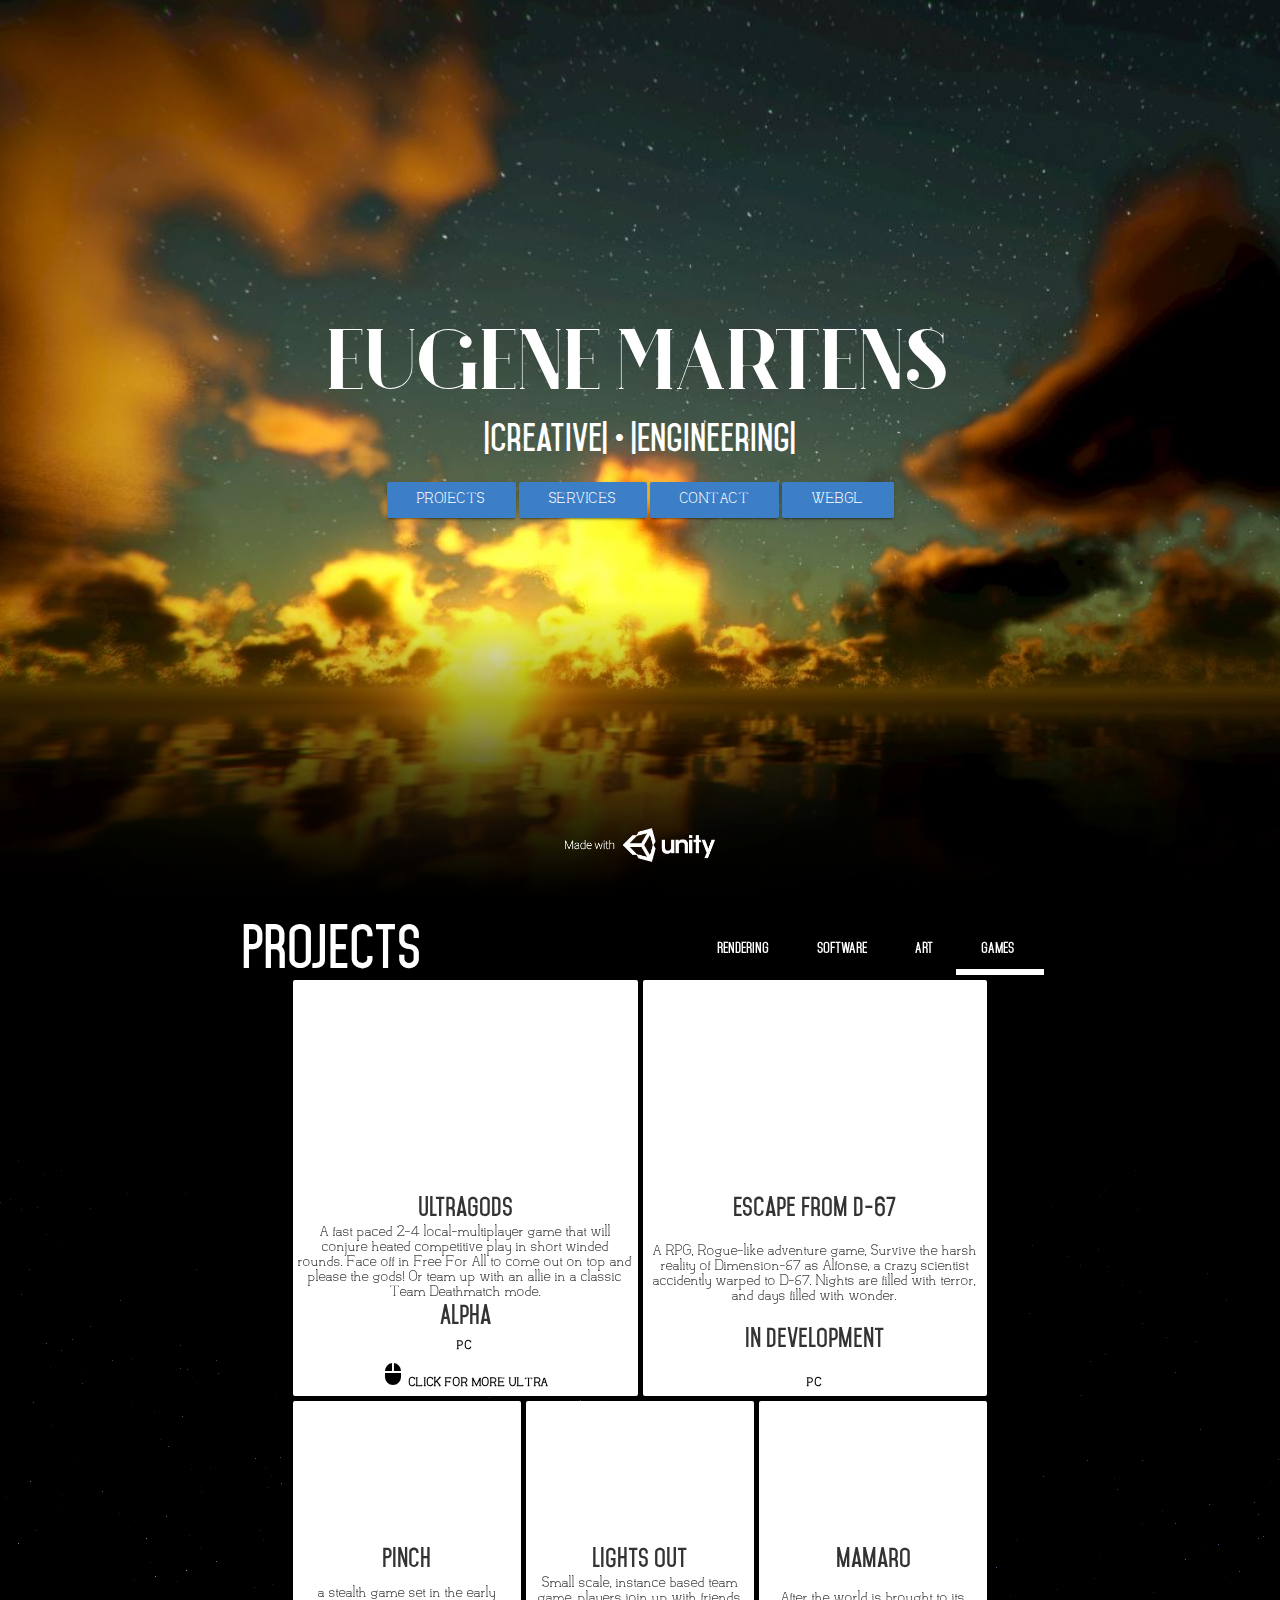
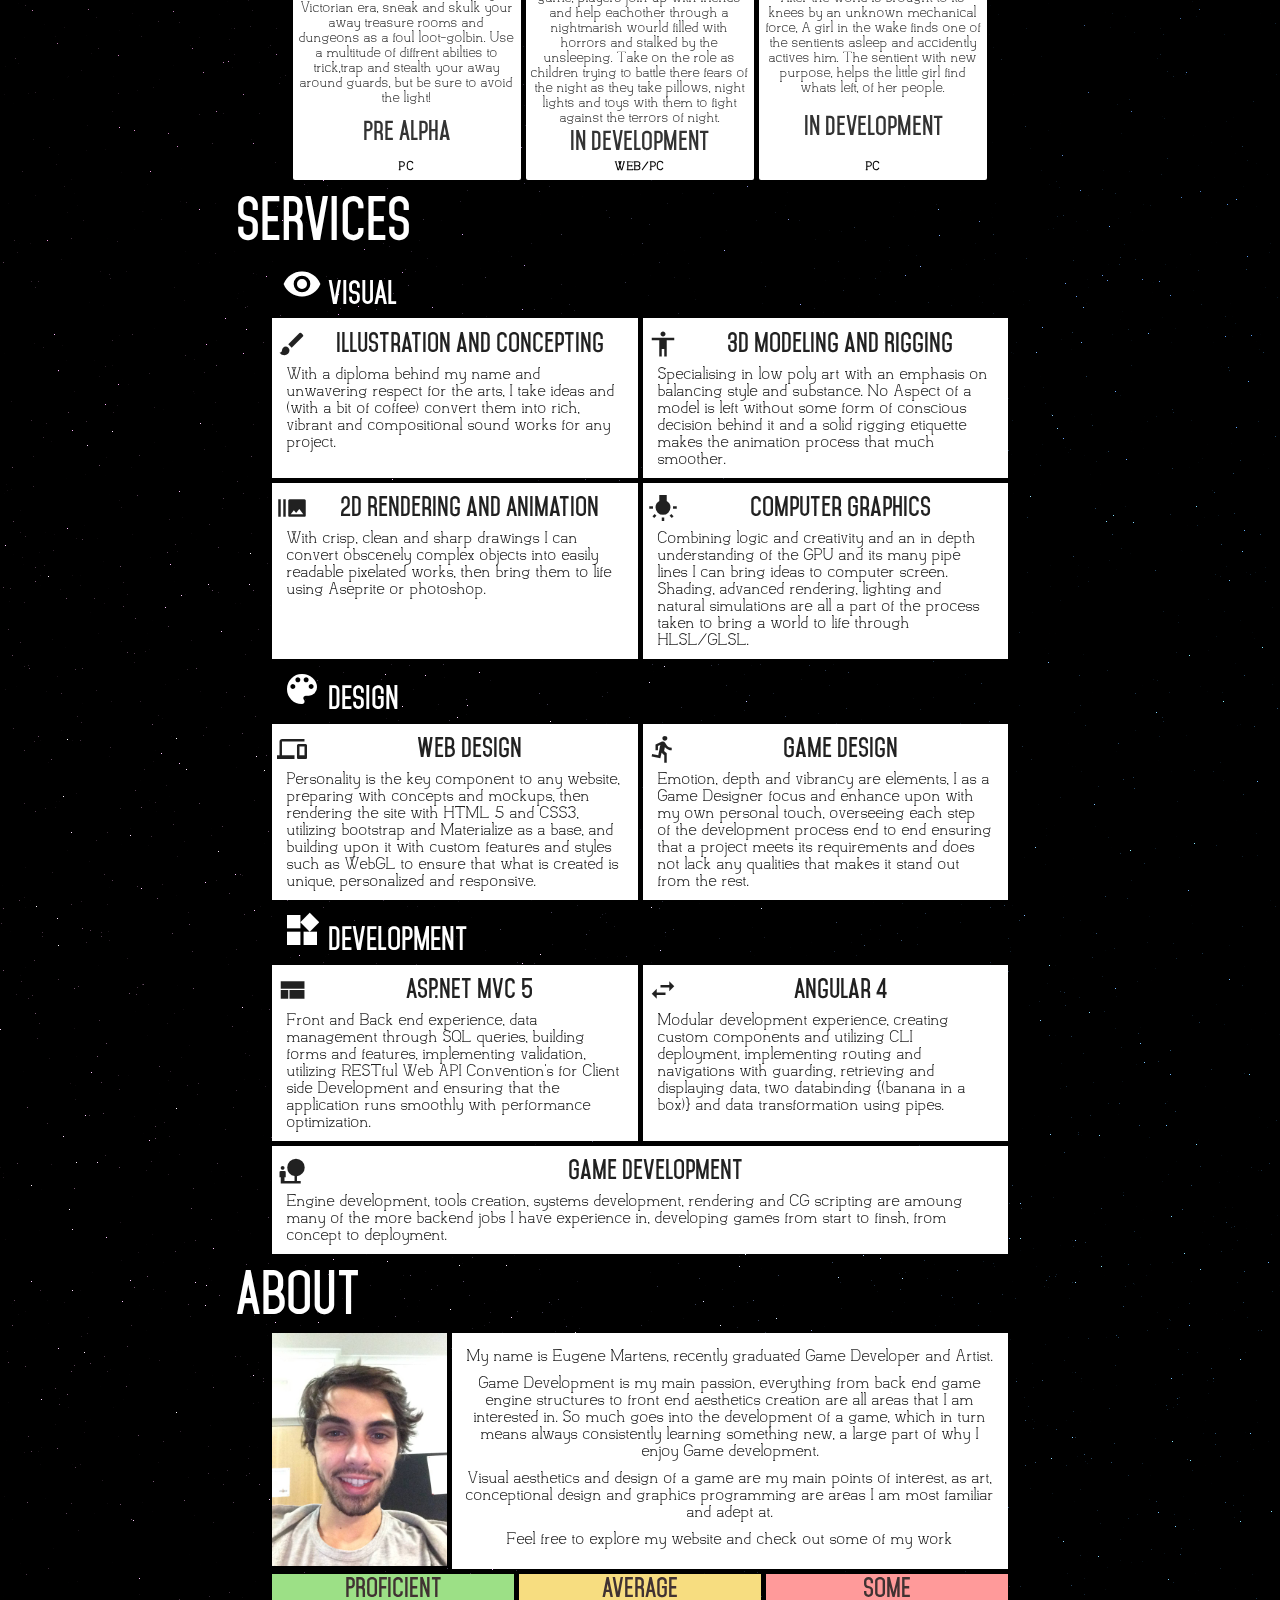
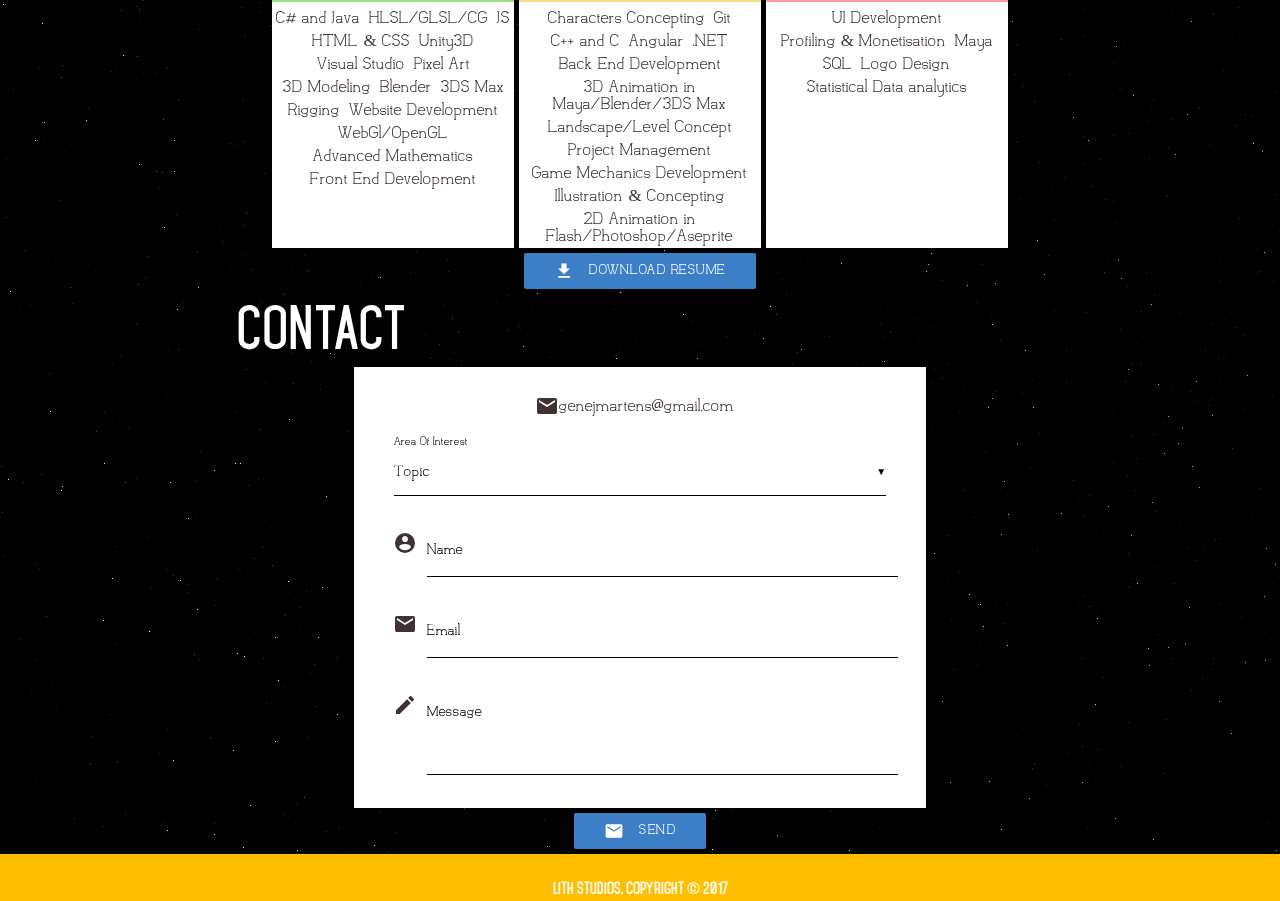
==== commit bc6467e1: "Cleaned, Fixed and Added GLSL Background" ====
--- a/public_html/index.html
+++ b/public_html/index.html
@@ -42,7 +42,7 @@
 	<script>
 		$(document).ready(function () {
 			$('.modal').modal();
-
+			onWindowResize();
 			$('#contact').modal({
 				dismissible: false
 			});
@@ -70,15 +70,22 @@
 <body>
 
 
+	<!-- Three JS -->
+	<script type="text/javascript" src="js/THREE/three.min.js"></script>
+	<script type="text/javascript" src="js/THREE/EffectComposer.js"></script>
+	<script type="text/javascript" src="js/THREE/RenderPass.js"></script>
+	<script type="text/javascript" src="js/THREE/CopyShader.js"></script>
+	<script type="text/javascript" src="js/THREE/ShaderPass.js"></script>
+
+	<script type="text/javascript" src="js/Shaders/ForeGroundStars.shader"></script>
+	<!-- Three JS -->
 
 
 	<!-- ----------------------------MAIN------------------------- -->
 
 	<!------------------------------MAIN------------------------------>
 	<main>
-		<!-- Three JS -->
-		<script type="text/javascript" src="js/THREE/three.min.js"></script>
-		<!-- Three JS -->
+
 
 		<nav id="navvy" class="fixed display-flex">
 			<div class="nav-wrapper t-a-e">
@@ -192,538 +199,540 @@
 		</div>
 
 		<!------------------------------MODAL CONTENT------------------------------>
-		<div id="webGL-container"></div>
+
 
 		<div class="width-clamp-100 row no-b-margin">
 			<!-- ----------------------------SPLASH------------------------- -->
 
-			<div class="responsive-img pos-rel col s12 blue h-100 Splash-Back  l2 exclude-h width-clamp-100">
-				<div class=" centre position-b">
-					<div class="container centre position-b"></div>
-
-					<h2 class="t-align-c f-c-white splash-argo-f">EUGENE MARTENS</h2>
-					<h4 class="t-align-c f-c-white">|Creative| • |Engineering|</h4>
-					<br>
-					<br>
-					<a class="waves-effect waves-light btn blue" href="#Projects">
+			<div class="responsive-img pos-rel blue h-100 Splash-Back l2 exclude-h width-clamp-100">
+				<div class="grad-overlay">
+					<div class=" centre position-b">
+						<div class="container centre position-b"></div>
+
+						<h2 class="t-align-c f-c-white splash-argo-f">EUGENE MARTENS</h2>
+						<h4 class="t-align-c f-c-white">|Creative| • |Engineering|</h4>
+						<br>
+						<br>
+						<a class="waves-effect waves-light btn blue" href="#Projects">
 								Projects
 							</a>
-					<a class="waves-effect waves-light btn blue" href="#Services">
+						<a class="waves-effect waves-light btn blue" href="#Services">
 								Services
 							</a>
-					<a class="waves-effect waves-light btn blue" href="#Contact">
+						<a class="waves-effect waves-light btn blue" href="#Contact">
 								Contact
 							</a>
-					<a class="waves-effect waves-light btn blue" href="http://webgl.eugenemartens.com/">
+						<a class="waves-effect waves-light btn blue" href="http://webgl.eugenemartens.com/">
 								WebGl
 							</a>
-					<div class="pos-abs-bottom">
-						<img class="img-splash-unity" src="./img/Unity_Made_By.png">
+						<div class="pos-abs-bottom">
+							<img class="img-splash-unity" src="./img/Unity_Made_By.png">
+						</div>
 					</div>
 				</div>
 			</div>
 		</div>
-
 		<!-- ----------------------------SPLASH------------------------- -->
 
 		<!-- ----------------------------PROJECTS------------------------- -->
-		<div class="contain-max m-b-7 row no-b-margin scrollspy" id="Projects">
-			<div class="col s12 h-100 m-b-5">
-				<ul class=" h-banner-35 z-depth-1 margin-b-15 ul-grid tabs tabs-transparent gold waves-light h-banner display-flex">
-					<div class="w-100 row grid-mode gold h-banner-row">
-						<li class=" tab flex-grow-1">
-							<h2 class=" gold m-0-1424rm f-c-black margin-a defualt">projects</h2>
-						</li>
-						<li class="float-r tab flex-grow-1">
-							<a class="waves-effect waves-light f-c-black" href="#1">Games</a>
-						</li>
-
-						<li class="float-r tab flex-grow-1">
-							<a class="waves-effect waves-light  f-c-black" href="#2">Art</a>
-						</li>
-						<li class="float-r tab flex-grow-1">
-							<a class="waves-effect waves-light  f-c-black" href="#3">Software</a>
-						</li>
-						<li class="float-r tab flex-grow-1">
-							<a class="waves-effect waves-light  f-c-black" href="#4">Rendering</a>
-						</li>
-					</div>
-				</ul>
-
-
-				<div id="1" class="m-t-5 m-b-neg-25 h-100 carousel carousel-slider center" data-indicators="true">
-					<div class="band w-85">
-						<div class="item-1 span">
-							<a href="https://sweatyyeti.itch.io/ultragods" class="card">
-								<div class="thumb" style="background-image: url(../img/UltraGods.png);"></div>
-								<article>
-									<h1>UltraGods</h1>
-									<text class=" f-size-15">A fast paced 2-4 local-multiplayer game that will conjure heated competitive play in short winded rounds. Face off
-										in Free For All to come out on top and please the gods! Or team up with an allie in a classic Team Deathmatch mode.
-									</text>
-									<h1>Alpha</h1>
-									<span class="p-5-0">PC</span>
-									<span id="hover"><i class="material-icons">mouse</i>  click for more ultra  </span>
-								</article>
-							</a>
-						</div>
-						<div class="item-2 med-wide">
-							<a class="card">
-								<div class="thumb" style="background-image: url(../img/Dimension67_Background.png);"></div>
-								<article>
-									<h1>Escape From D-67</h1>
-									<text class=" f-size-15">A RPG, Rogue-like adventure game, Survive the harsh reality of Dimension-67 as Alfonse, a crazy scientist accidently
-										warped to D-67. Nights are filled with terror, and days filled with wonder.
-									</text>
-									<h1>In Development</h1>
-									<span>PC</span>
-								</article>
-							</a>
-						</div>
-						<div class="item-3 expanded">
-							<a class="card">
-								<div class="thumb" style="background-image: url(../img/Pinch_background.png);"></div>
-								<article>
-									<h1>Pinch</h1>
-									<text class=" f-size-15">a stealth game set in the early Victorian era, sneak and skulk your away treasure rooms and dungeons as a foul loot-golbin.
-										Use a multitude of diffrent abilties to trick,trap and stealth your away around guards, but be sure to avoid the
-										light!
-									</text>
-									<h1>Pre Alpha</h1>
-									<span>PC</span>
-								</article>
-							</a>
-						</div>
-						<div class="item-4 expanded">
-							<a class="card">
-								<div class="thumb" style="background-image: url(../img/teneb_orig.png);"></div>
-								<article>
-									<h1>Lights Out</h1>
-									<text class=" f-size-15">Small scale, instance based team game, players join up with friends and help eachother through a nightmarish wourld
-										filled with horrors and stalked by the unsleeping. Take on the role as children trying to battle there fears of
-										the night as they take pillows, night lights and toys with them to fight against the terrors of night.
-									</text>
-									<h1>In Development</h1>
-									<span>Web/PC</span>
-								</article>
-							</a>
-						</div>
-						<div class="item-5 expanded">
-							<a class="card">
-								<div class="thumb" style="background-image: url(../img/mamaro_BackGround.png);"></div>
-								<article>
-									<h1>Mamaro</h1>
-									<text class=" f-size-15"> After the world is brought to its knees by an unknown mechanical force, A girl in the wake finds one of the sentients
-										asleep and accidently actives him. The sentient with new purpose, helps the little girl find whats left, of her
-										people.
-									</text>
-									<h1>In Development</h1>
-									<span>PC</span>
-								</article>
-							</a>
-						</div>
-					</div>
-				</div>
-
-
-
-				<div id="2" class="m-t-5 m-b-neg-25 h-100 carousel carousel-slider center" data-indicators="true">
-
-					<div class="band w-85">
-						<div class="item-1 wide">
-							<a class="card modal-trigger" href="#m-art-4" style="background-image: url(../img/Art_04.JPG);">
-								<div class="thumb"></div>
-							</a>
-						</div>
-
-						<div class="item-5 med">
-							<a class="card modal-trigger" href="#m-art-1" style="background-image: url(../img/Art_01.JPG);">
-								<div class="thumb"></div>
-							</a>
-						</div>
-
-						<div class="item-2 span">
-							<a class="card modal-trigger" href="#m-art-beach" style="background-image: url(../img/beach_cg.jpg);">
-								<div class="thumb"></div>
-							</a>
-						</div>
-
-						<div class="item-4 tall">
-							<a class="card modal-trigger" href="#m-art-2" style="background-image: url(../img/Art_02.JPG);">
-								<div class="thumb tallimg"></div>
-							</a>
-						</div>
-
-						<div class="item-4 tall">
-							<a class="card modal-trigger" href="#m-art-3" style="background-image: url(../img/Art_03.JPG);">
-								<div class="thumb "></div>
-							</a>
-						</div>
-						<div class="item-4 tall">
-							<a class="card modal-trigger" href="#m-art-8" style="background-image: url(../img/Art_08.jpg);">
-								<div class="thumb tallimg"></div>
-							</a>
-						</div>
-
-
-
-						<div class="item-3 med-wide">
-							<a class="card modal-trigger" href="#m-art-avo" style="background-image: url(../img/IMG_0123.JPG);">
-								<div class="thumb "></div>
-							</a>
-						</div>
-					</div>
-				</div>
-
-
-				<div id="3" class="m-t-5 m-b-neg-25 h-100 carousel carousel-slider center" data-indicators="true">
-					<div class="band w-85">
-						<div class="item-1 med-wide">
-							<a href="http://angular.eugenemartens.com" class="card">
-								<div class="thumb" style="background-image: url(../img/angular2.png);"></div>
-								<article>
-									<h1>Angular 4</h1>
-									<text class=" f-size-15">Small scale client application, written with angular using firebase.</text>
-
-									<span id="hover"><i class="material-icons">mouse</i>  click for Demo</span>
-								</article>
-							</a>
-						</div>
-						<div class="item-2 med-wide">
-							<a href="https://github.com/Togene/MVC_5" class="card">
-								<div class="thumb" style="background-image: url(../img/large.png);"></div>
-								<article>
-									<h1>.NET MVC 5</h1>
-									<text class=" f-size-15">Small scale video rental application, written with .NET framework.</text>
-
-									<span id="hover"><i class="font-size-30 fa fa-github m-0-10"></i>view source</span>
-								</article>
-							</a>
-						</div>
-
-					</div>
-				</div>
-
-				<div id="4" class="m-t-5 m-b-neg-25  h-100 carousel carousel-slider center" data-indicators="true">
-					<div class="band w-85">
-						<div class="item-2 full">
-							<a href="http://webgl.eugenemartens.com/model_demo.html" class="card">
-								<div class=" p-b-45p thumb" style="background-image: url(../img/Models/All_Models.png);"></div>
-								<article>
-									<h1>3D Models</h1>
-									<text class=" f-size-15">Collection of diffrent 3D-Models, Created in Blender/3DS MAX</text>
-									<span id="hover"><i class="material-icons">mouse</i>  click to view demo</span>
-								</article>
-							</a>
-						</div>
-						<div class="item-2 med-wide">
-							<a href="http://webgl.eugenemartens.com/shader_demo.html" class="card">
-								<div class="thumb" style="background-image: url(../img/ShaderGifDemo.gif);"></div>
-								<article>
-									<h1>Shader Library</h1>
-									<text class=" f-size-15">Collection of diffrent shading techniques</text>
-									<span id="hover"><i class="material-icons">mouse</i>  click to view demo</span>
-								</article>
-							</a>
-						</div>
-						<div class="item-3 med-wide">
-							<a href="https://github.com/Togene/Jave_Game_Engine" class="card">
-								<div class="thumb" style="background-image: url(../img/gamengine.JPG );"></div>
-								<article>
-									<h1>Iota Engine</h1>
-									<text class=" f-size-15">Small game engine written in java, learning more advanced rendering techniques and game engine architecture</text>
-									<span id="hover"><i class="font-size-30 fa fa-github m-0-10"></i>view source</span>
-								</article>
-							</a>
-						</div>
-
-					</div>
-				</div>
-			</div>
-		</div>
-		<!-- ----------------------------PROJECTS------------------------- -->
-
-		<!-- ----------------------------SERVICES------------------------- -->
-		<div class="contain-max m-b-neg-15 row scrollspy peach-tinge1" id="Services">
-			<nav class="nav-extended dark">
-				<div class="nav-wrapper min-h-5">
-				</div>
-				<div class="nav-content">
-				</div>
-			</nav>
-
-
-			<div class="col s12 h-100 m-b-neg-15 m-t-5 f-size-17">
-				<div class=" row no-color padding-10 m-t-20">
-					<h2 class="p-5 z-depth-2 padding-5 gold f-c-black font-Upper t-align-l margin-a defualt ">SERVICES</h2>
-					<!-- ----------------------------SERVICES------------------------- -->
-					<!-- ----------------------------SERVICES------------------------- -->
-					<h3 class="m-t-10 black f-c-white font-Upper t-align-l defualt p-5-10 m-b-neg-10 w-90 m-0-auto">
-						<i class="material-icons font-size-40">remove_red_eye</i> Visual
-					</h3>
-					<div class="band">
-						<div class="item-1 med-wide white p-5">
-							<h5 class="t-align-c ">
-								<i class="material-icons font-size-30 float-l">brush</i> Illustration and Concepting
-							</h5>
-							<p class="t-align-l m-b-t-0 p-5">
-								With a diploma behind my name and unwavering respect for the arts, I take ideas and (with a bit of coffee) convert them into
-								rich, vibrant and compositional sound works for any project.
-							</p>
-						</div>
-						<div class="item-1 med-wide white p-5">
-							<h5 class="t-align-c">
-								<i class="material-icons font-size-30 float-l">accessibility</i> 3D Modeling and Rigging
-							</h5>
-
-							<p class="t-align-l m-b-t-0 p-5">
-								Specialising in low poly art with an emphasis on balancing style and substance. No Aspect of a model is left without some
-								form of conscious decision behind it and a solid rigging etiquette makes the animation process that much smoother.
-							</p>
-
-						</div>
-
-						<div class="item-1 med-wide white p-5">
-							<h5 class="t-align-c">
-								<i class="material-icons font-size-30 float-l">burst_mode</i> 2D Rendering and Animation
-							</h5>
-
-							<p class="t-align-l m-b-t-0 p-5">
-								With crisp, clean and sharp drawings I can convert obscenely complex objects into easily readable pixelated works, then bring
-								them to life using Aseprite or photoshop.
-							</p>
-						</div>
-						<div class="item-1 med-wide white p-5">
-							<h5 class="t-align-c">
-								<i class="material-icons font-size-30 float-l">wb_incandescent</i> Computer Graphics
-							</h5>
-							<p class="t-align-l m-b-t-0 p-5">
-								Combining logic and creativity and an in depth understanding of the GPU and its many pipe lines I can bring ideas to computer
-								screen. Shading, advanced rendering, lighting and natural simulations are all a part of the process taken to bring
-								a world to life through HLSL/GLSL.
-							</p>
-						</div>
-					</div>
-
-					<!-- ----------------------------SERVICES------------------------- -->
-					<!-- ----------------------------SERVICES------------------------- -->
-					<h3 class="p-5-10 m-t-10 padding-5 black f-c-white font-Upper t-align-l defualt m-b-neg-10 w-90 m-0-auto">
-					<i class="material-icons font-size-40">palette</i>	Design 
-					</h3>
-
-					<!--
+		<div id="webGL-container">
+		<script type="text/javascript" src="js/main.js"></script>
+			<div class="contain-max m-b-7 row no-b-margin scrollspy" id="Projects">
+				<div class="col s12 h-100 m-b-5">
+					<ul class=" h-banner-35 z-depth-1 margin-b-15 ul-grid tabs tabs-transparent no-color waves-light h-banner display-flex">
+						<div class="w-100 row grid-mode no-color h-banner-row">
+							<li class=" tab flex-grow-1">
+								<h2 class=" no-color m-0-1424rm f-c-white margin-a defualt">projects</h2>
+							</li>
+							<li class="float-r tab flex-grow-1">
+								<a class="waves-effect waves-light f-c-white" href="#1">Games</a>
+							</li>
+
+							<li class="float-r tab flex-grow-1">
+								<a class="waves-effect waves-light  f-c-white" href="#2">Art</a>
+							</li>
+							<li class="float-r tab flex-grow-1">
+								<a class="waves-effect waves-light  f-c-white" href="#3">Software</a>
+							</li>
+							<li class="float-r tab flex-grow-1">
+								<a class="waves-effect waves-light  f-c-white" href="#4">Rendering</a>
+							</li>
+						</div>
+					</ul>
+
+
+					<div id="1" class="m-t-5 m-b-neg-25 h-100 carousel carousel-slider center" data-indicators="true">
+						<div class="band w-85">
+							<div class="item-1 span">
+								<a href="https://sweatyyeti.itch.io/ultragods" class="card">
+									<div class="thumb" style="background-image: url(../img/UltraGods.png);"></div>
+									<article>
+										<h1>UltraGods</h1>
+										<text class=" f-size-15">A fast paced 2-4 local-multiplayer game that will conjure heated competitive play in short winded rounds. Face
+											off in Free For All to come out on top and please the gods! Or team up with an allie in a classic Team Deathmatch
+											mode.
+										</text>
+										<h1>Alpha</h1>
+										<span class="p-5-0">PC</span>
+										<span id="hover"><i class="material-icons">mouse</i>  click for more ultra  </span>
+									</article>
+								</a>
+							</div>
+							<div class="item-2 med-wide">
+								<a class="card">
+									<div class="thumb" style="background-image: url(../img/Dimension67_Background.png);"></div>
+									<article>
+										<h1>Escape From D-67</h1>
+										<text class=" f-size-15">A RPG, Rogue-like adventure game, Survive the harsh reality of Dimension-67 as Alfonse, a crazy scientist accidently
+											warped to D-67. Nights are filled with terror, and days filled with wonder.
+										</text>
+										<h1>In Development</h1>
+										<span>PC</span>
+									</article>
+								</a>
+							</div>
+							<div class="item-3 expanded">
+								<a class="card">
+									<div class="thumb" style="background-image: url(../img/Pinch_background.png);"></div>
+									<article>
+										<h1>Pinch</h1>
+										<text class=" f-size-15">a stealth game set in the early Victorian era, sneak and skulk your away treasure rooms and dungeons as a foul
+											loot-golbin. Use a multitude of diffrent abilties to trick,trap and stealth your away around guards, but be sure
+											to avoid the light!
+										</text>
+										<h1>Pre Alpha</h1>
+										<span>PC</span>
+									</article>
+								</a>
+							</div>
+							<div class="item-4 expanded">
+								<a class="card">
+									<div class="thumb" style="background-image: url(../img/teneb_orig.png);"></div>
+									<article>
+										<h1>Lights Out</h1>
+										<text class=" f-size-15">Small scale, instance based team game, players join up with friends and help eachother through a nightmarish wourld
+											filled with horrors and stalked by the unsleeping. Take on the role as children trying to battle there fears of
+											the night as they take pillows, night lights and toys with them to fight against the terrors of night.
+										</text>
+										<h1>In Development</h1>
+										<span>Web/PC</span>
+									</article>
+								</a>
+							</div>
+							<div class="item-5 expanded">
+								<a class="card">
+									<div class="thumb" style="background-image: url(../img/mamaro_BackGround.png);"></div>
+									<article>
+										<h1>Mamaro</h1>
+										<text class=" f-size-15"> After the world is brought to its knees by an unknown mechanical force, A girl in the wake finds one of the sentients
+											asleep and accidently actives him. The sentient with new purpose, helps the little girl find whats left, of her
+											people.
+										</text>
+										<h1>In Development</h1>
+										<span>PC</span>
+									</article>
+								</a>
+							</div>
+						</div>
+					</div>
+
+
+
+					<div id="2" class="m-t-5 m-b-neg-25 h-100 carousel carousel-slider center" data-indicators="true">
+
+						<div class="band w-85">
+							<div class="item-1 wide">
+								<a class="card modal-trigger" href="#m-art-4" style="background-image: url(../img/Art_04.JPG);">
+									<div class="thumb"></div>
+								</a>
+							</div>
+
+							<div class="item-5 med">
+								<a class="card modal-trigger" href="#m-art-1" style="background-image: url(../img/Art_01.JPG);">
+									<div class="thumb"></div>
+								</a>
+							</div>
+
+							<div class="item-2 span">
+								<a class="card modal-trigger" href="#m-art-beach" style="background-image: url(../img/beach_cg.jpg);">
+									<div class="thumb"></div>
+								</a>
+							</div>
+
+							<div class="item-4 tall">
+								<a class="card modal-trigger" href="#m-art-2" style="background-image: url(../img/Art_02.JPG);">
+									<div class="thumb tallimg"></div>
+								</a>
+							</div>
+
+							<div class="item-4 tall">
+								<a class="card modal-trigger" href="#m-art-3" style="background-image: url(../img/Art_03.JPG);">
+									<div class="thumb "></div>
+								</a>
+							</div>
+							<div class="item-4 tall">
+								<a class="card modal-trigger" href="#m-art-8" style="background-image: url(../img/Art_08.jpg);">
+									<div class="thumb tallimg"></div>
+								</a>
+							</div>
+
+
+
+							<div class="item-3 med-wide">
+								<a class="card modal-trigger" href="#m-art-avo" style="background-image: url(../img/IMG_0123.JPG);">
+									<div class="thumb "></div>
+								</a>
+							</div>
+						</div>
+					</div>
+
+
+					<div id="3" class="m-t-5 m-b-neg-25 h-100 carousel carousel-slider center" data-indicators="true">
+						<div class="band w-85">
+							<div class="item-1 med-wide">
+								<a href="http://angular.eugenemartens.com" class="card">
+									<div class="thumb" style="background-image: url(../img/angular2.png);"></div>
+									<article>
+										<h1>Angular 4</h1>
+										<text class=" f-size-15">Small scale client application, written with angular using firebase.</text>
+
+										<span id="hover"><i class="material-icons">mouse</i>  click for Demo</span>
+									</article>
+								</a>
+							</div>
+							<div class="item-2 med-wide">
+								<a href="https://github.com/Togene/MVC_5" class="card">
+									<div class="thumb" style="background-image: url(../img/large.png);"></div>
+									<article>
+										<h1>.NET MVC 5</h1>
+										<text class=" f-size-15">Small scale video rental application, written with .NET framework.</text>
+
+										<span id="hover"><i class="font-size-30 fa fa-github m-0-10"></i>view source</span>
+									</article>
+								</a>
+							</div>
+
+						</div>
+					</div>
+
+					<div id="4" class="m-t-5 m-b-neg-25  h-100 carousel carousel-slider center" data-indicators="true">
+						<div class="band w-85">
+							<div class="item-2 full">
+								<a href="http://webgl.eugenemartens.com/model_demo.html" class="card">
+									<div class=" p-b-45p thumb" style="background-image: url(../img/Models/All_Models.png);"></div>
+									<article>
+										<h1>3D Models</h1>
+										<text class=" f-size-15">Collection of diffrent 3D-Models, Created in Blender/3DS MAX</text>
+										<span id="hover"><i class="material-icons">mouse</i>  click to view demo</span>
+									</article>
+								</a>
+							</div>
+							<div class="item-2 med-wide">
+								<a href="http://webgl.eugenemartens.com/shader_demo.html" class="card">
+									<div class="thumb" style="background-image: url(../img/ShaderGifDemo.gif);"></div>
+									<article>
+										<h1>Shader Library</h1>
+										<text class=" f-size-15">Collection of diffrent shading techniques</text>
+										<span id="hover"><i class="material-icons">mouse</i>  click to view demo</span>
+									</article>
+								</a>
+							</div>
+							<div class="item-3 med-wide">
+								<a href="https://github.com/Togene/Jave_Game_Engine" class="card">
+									<div class="thumb" style="background-image: url(../img/gamengine.JPG );"></div>
+									<article>
+										<h1>Iota Engine</h1>
+										<text class=" f-size-15">Small game engine written in java, learning more advanced rendering techniques and game engine architecture</text>
+										<span id="hover"><i class="font-size-30 fa fa-github m-0-10"></i>view source</span>
+									</article>
+								</a>
+							</div>
+
+						</div>
+					</div>
+				</div>
+			</div>
+			<!-- ----------------------------PROJECTS------------------------- -->
+
+			<!-- ----------------------------SERVICES------------------------- -->
+			<div class="contain-max m-b-neg-15 row scrollspy peach-tinge1" id="Services">
+				<nav class="nav-extended dark">
+					<div class="nav-wrapper min-h-5">
+					</div>
+					<div class="nav-content">
+					</div>
+				</nav>
+
+
+				<div class="col s12 h-100 m-b-neg-15 m-t-5 f-size-17">
+					<div class=" row no-color padding-10 m-t-20">
+						<h2 class="p-5 z-depth-2 padding-5 no-color f-c-white font-Upper t-align-l margin-a defualt ">SERVICES</h2>
+						<!-- ----------------------------SERVICES------------------------- -->
+						<!-- ----------------------------SERVICES------------------------- -->
+						<h3 class="m-t-10 no-color f-c-white font-Upper t-align-l defualt p-5-10 m-b-neg-10 w-90 m-0-auto">
+							<i class="material-icons font-size-40">remove_red_eye</i> Visual
+						</h3>
+						<div class="band">
+							<div class="item-1 med-wide white p-5">
+								<h5 class="t-align-c ">
+									<i class="material-icons font-size-30 float-l">brush</i> Illustration and Concepting
+								</h5>
+								<p class="t-align-l m-b-t-0 p-5">
+									With a diploma behind my name and unwavering respect for the arts, I take ideas and (with a bit of coffee) convert them into
+									rich, vibrant and compositional sound works for any project.
+								</p>
+							</div>
+							<div class="item-1 med-wide white p-5">
+								<h5 class="t-align-c">
+									<i class="material-icons font-size-30 float-l">accessibility</i> 3D Modeling and Rigging
+								</h5>
+
+								<p class="t-align-l m-b-t-0 p-5">
+									Specialising in low poly art with an emphasis on balancing style and substance. No Aspect of a model is left without some
+									form of conscious decision behind it and a solid rigging etiquette makes the animation process that much smoother.
+								</p>
+
+							</div>
+
+							<div class="item-1 med-wide white p-5">
+								<h5 class="t-align-c">
+									<i class="material-icons font-size-30 float-l">burst_mode</i> 2D Rendering and Animation
+								</h5>
+
+								<p class="t-align-l m-b-t-0 p-5">
+									With crisp, clean and sharp drawings I can convert obscenely complex objects into easily readable pixelated works, then bring
+									them to life using Aseprite or photoshop.
+								</p>
+							</div>
+							<div class="item-1 med-wide white p-5">
+								<h5 class="t-align-c">
+									<i class="material-icons font-size-30 float-l">wb_incandescent</i> Computer Graphics
+								</h5>
+								<p class="t-align-l m-b-t-0 p-5">
+									Combining logic and creativity and an in depth understanding of the GPU and its many pipe lines I can bring ideas to computer
+									screen. Shading, advanced rendering, lighting and natural simulations are all a part of the process taken to bring
+									a world to life through HLSL/GLSL.
+								</p>
+							</div>
+						</div>
+
+						<!-- ----------------------------SERVICES------------------------- -->
+						<!-- ----------------------------SERVICES------------------------- -->
+						<h3 class="p-5-10 m-t-10 padding-5 no-color f-c-white font-Upper t-align-l defualt m-b-neg-10 w-90 m-0-auto">
+							<i class="material-icons font-size-40">palette</i> Design
+						</h3>
+
+						<!--
 									<div class="container t-align-c">
 										<img class="w-100" src="./img/Development_Process.png">
 									</div>
 									-->
-					<div class="band">
-						<div class="item-1 med-wide white p-5">
-							<h5 class="t-align-c">
-								<i class="material-icons font-size-30 float-l">devices</i> Web Design
-							</h5>
-							<p class="t-align-l m-b-t-0 p-5">
-								Personality is the key component to any website, preparing with concepts and mockups, then rendering the site with HTML 5
-								and CSS3, utilizing bootstrap and Materialize as a base, and building upon it with custom features and styles such
-								as WebGL to ensure that what is created is unique, personalized and responsive.
-							</p>
-						</div>
-						<div class="item-1 med-wide white p-5">
-							<h5 class="t-align-c">
-								<i class="material-icons font-size-30 float-l">directions_run</i> Game Design
-							</h5>
-							<p class="t-align-l m-b-t-0 p-5">
-								Emotion, depth and vibrancy are elements, I as a Game Designer focus and enhance upon with my own personal touch, overseeing
-								each step of the development process end to end ensuring that a project meets its requirements and does not lack
-								any qualities that makes it stand out from the rest.
-							</p>
-						</div>
-					</div>
-
-					<!-- ----------------------------SERVICES------------------------- -->
-					<!-- ----------------------------SERVICES------------------------- -->
-
-					<!-- ----------------------------SERVICES------------------------- -->
-					<!-- ----------------------------SERVICES------------------------- -->
-					<h3 class="p-5-10 m-t-10 padding-5 black f-c-white font-Upper t-align-l defualt m-b-neg-10 w-90 m-0-auto">
-						<i class="material-icons font-size-40">widgets</i> Development
-					</h3>
-					<div class="band">
-						<div class="item-1 med-wide white p-5">	
-							<h5 class="t-align-c">
-								<i class="material-icons font-size-30 float-l">view_compact</i> ASP.NET MVC 5
-							</h5>
-							<p class="t-align-l m-b-t-0 p-5">
-								Front and Back end experience, data management through SQL queries, building forms and features, implementing validation,
-								utilizing RESTful Web API Convention's for Client side Development and ensuring that the application runs smoothly
-								with performance optimization.
-							</p>
-						</div>
-						<div class="item-1 med-wide white p-5">
-							<h5 class="t-align-c">
-								<i class="material-icons font-size-30 float-l">swap_horiz</i> Angular 4
-							</h5>
-							<p class="t-align-l m-b-t-0 p-5">
-								Modular development experience, creating custom components and utilizing CLI deployment, implementing routing and navigations
-								with guarding, retrieving and displaying data, two databinding {(banana in a box)} and data transformation using
-								pipes.
-							</p>
-						</div>
-						<div class="item-1 full white p-5">
-							<h5 class="t-align-c">
-								<i class="material-icons font-size-30 float-l ">nature_people</i> Game Development
-							</h5>
-							<p class="t-align-l m-b-t-0 p-5">
-								Engine development, tools creation, systems development, rendering and CG scripting are amoung many of the more backend jobs
-								I have experience in, developing games from start to finsh, from concept to deployment.
-							</p>
-						</div>
-					</div>
-
-					<!-- ----------------------------SERVICES------------------------- -->
-					<!-- ----------------------------SERVICES------------------------- -->
-
-				</div>
-			</div>
-		</div>
-		<!-- ----------------------------SERVICES------------------------- -->
-
-		<!-- ----------------------------ABOUT------------------------- -->
-		<div class="m-t-neg-15 contain-max row no-b-margin scrollspy" id="About">
-			<nav class="z-depth-1 nav-extended dark">
-				<div class="nav-wrapper min-h-5">
-				</div>
-				<div class="nav-content">
-
-				</div>
-			</nav>
-			<div class="col s12 h-100 m-b-neg-15">
-				<div class=" row no-color padding-10 m-t-20">
-					<div class="t-align-c no-color padding-10">
-						<h2 class="p-5 z-depth-2 padding-5 gold f-c-black font-Upper t-align-l margin-a defualt"> About </h2>
-
-						<div class="row m-b-5-i">
-							<div class="band">
-								<div class="item-1 tall m-a">
-									<!-- <h3>What We Do</h3> !-->
-									<img src="./img/Eugene01.jpg" class=" size">
+						<div class="band">
+							<div class="item-1 med-wide white p-5">
+								<h5 class="t-align-c">
+									<i class="material-icons font-size-30 float-l">devices</i> Web Design
+								</h5>
+								<p class="t-align-l m-b-t-0 p-5">
+									Personality is the key component to any website, preparing with concepts and mockups, then rendering the site with HTML 5
+									and CSS3, utilizing bootstrap and Materialize as a base, and building upon it with custom features and styles such
+									as WebGL to ensure that what is created is unique, personalized and responsive.
+								</p>
+							</div>
+							<div class="item-1 med-wide white p-5">
+								<h5 class="t-align-c">
+									<i class="material-icons font-size-30 float-l">directions_run</i> Game Design
+								</h5>
+								<p class="t-align-l m-b-t-0 p-5">
+									Emotion, depth and vibrancy are elements, I as a Game Designer focus and enhance upon with my own personal touch, overseeing
+									each step of the development process end to end ensuring that a project meets its requirements and does not lack
+									any qualities that makes it stand out from the rest.
+								</p>
+							</div>
+						</div>
+
+						<!-- ----------------------------SERVICES------------------------- -->
+						<!-- ----------------------------SERVICES------------------------- -->
+
+						<!-- ----------------------------SERVICES------------------------- -->
+						<!-- ----------------------------SERVICES------------------------- -->
+						<h3 class="p-5-10 m-t-10 padding-5 no-color f-c-white font-Upper t-align-l defualt m-b-neg-10 w-90 m-0-auto">
+							<i class="material-icons font-size-40">widgets</i> Development
+						</h3>
+						<div class="band">
+							<div class="item-1 med-wide white p-5">
+								<h5 class="t-align-c">
+									<i class="material-icons font-size-30 float-l">view_compact</i> ASP.NET MVC 5
+								</h5>
+								<p class="t-align-l m-b-t-0 p-5">
+									Front and Back end experience, data management through SQL queries, building forms and features, implementing validation,
+									utilizing RESTful Web API Convention's for Client side Development and ensuring that the application runs smoothly
+									with performance optimization.
+								</p>
+							</div>
+							<div class="item-1 med-wide white p-5">
+								<h5 class="t-align-c">
+									<i class="material-icons font-size-30 float-l">swap_horiz</i> Angular 4
+								</h5>
+								<p class="t-align-l m-b-t-0 p-5">
+									Modular development experience, creating custom components and utilizing CLI deployment, implementing routing and navigations
+									with guarding, retrieving and displaying data, two databinding {(banana in a box)} and data transformation using
+									pipes.
+								</p>
+							</div>
+							<div class="item-1 full white p-5">
+								<h5 class="t-align-c">
+									<i class="material-icons font-size-30 float-l ">nature_people</i> Game Development
+								</h5>
+								<p class="t-align-l m-b-t-0 p-5">
+									Engine development, tools creation, systems development, rendering and CG scripting are amoung many of the more backend jobs
+									I have experience in, developing games from start to finsh, from concept to deployment.
+								</p>
+							</div>
+						</div>
+
+						<!-- ----------------------------SERVICES------------------------- -->
+						<!-- ----------------------------SERVICES------------------------- -->
+
+					</div>
+				</div>
+			</div>
+			<!-- ----------------------------SERVICES------------------------- -->
+
+			<!-- ----------------------------ABOUT------------------------- -->
+			<div class="m-t-neg-15 contain-max row no-b-margin scrollspy" id="About">
+				<nav class="z-depth-1 nav-extended dark">
+					<div class="nav-wrapper min-h-5">
+					</div>
+					<div class="nav-content">
+
+					</div>
+				</nav>
+				<div class="col s12 h-100 m-b-neg-15">
+					<div class=" row no-color padding-10 m-t-20">
+						<div class="t-align-c no-color padding-10">
+							<h2 class="p-5 z-depth-2 padding-5 no-color f-c-white font-Upper t-align-l margin-a defualt"> About </h2>
+
+							<div class="row m-b-5-i">
+								<div class="band">
+									<div class="item-1 tall m-a">
+										<!-- <h3>What We Do</h3> !-->
+										<img src="./img/Eugene01.jpg" class=" size">
+									</div>
+									<div class="item-1 near-full p-5 white f-size-17">
+										<p>
+											My name is Eugene Martens, recently graduated Game Developer and Artist.
+										</p>
+										<p>
+											Game Development is my main passion, everything from back end game engine structures to front end aesthetics creation are
+											all areas that I am interested in. So much goes into the development of a game, which in turn means always consistently
+											learning something new, a large part of why I enjoy Game development.
+										</p>
+
+										<p>
+											Visual aesthetics and design of a game are my main points of interest, as art, conceptional design and graphics programming
+											are areas I am most familiar and adept at.
+										</p>
+
+										<p>
+											Feel free to explore my website and check out some of my work
+										</p>
+									</div>
+
 								</div>
-								<div class="item-1 near-full p-5 white f-size-17">
-									<p>
-										My name is Eugene Martens, recently graduated Game Developer and Artist.
-									</p>
-									<p>
-										Game Development is my main passion, everything from back end game engine structures to front end aesthetics creation are
-										all areas that I am interested in. So much goes into the development of a game, which in turn means always consistently
-										learning something new, a large part of why I enjoy Game development.
-									</p>
-
-									<p>
-										Visual aesthetics and design of a game are my main points of interest, as art, conceptional design and graphics programming
-										are areas I am most familiar and adept at.
-									</p>
-
-									<p>
-										Feel free to explore my website and check out some of my work
-									</p>
+
+							</div>
+
+							<div class="row t-align-c f-c-black">
+								<div class="band">
+									<div class="item-1 med white">
+										<h5 class="card-title f-c-black green m-t-0">PROFICIENT</h5>
+										<p class="card-p">C# and Java</p>
+										<p class="card-p">HLSL/GLSL/CG</p>
+										<p class="card-p">JS</p>
+										<p class="card-p">HTML & CSS</p>
+										<p class="card-p">Unity3D</p>
+										<p class="card-p">Visual Studio</p>
+										<p class="card-p">Pixel Art</p>
+										<p class="card-p">3D Modeling</p>
+										<p class="card-p">Blender</p>
+										<p class="card-p">3DS Max</p>
+										<p class="card-p">Rigging</p>
+										<p class="card-p">Website Development</p>
+										<p class="card-p">WebGl/OpenGL</p>
+										<p class="card-p">Advanced Mathematics</p>
+										<p class="card-p">Front End Development</p>
+									</div>
+									<div class="item-1 med white">
+										<h5 class="card-title f-c-black yellow m-t-0">AVERAGE</h5>
+										<p class="card-p">Characters Concepting</p>
+										<p class="card-p">Git</p>
+										<p class="card-p">C++ and C</p>
+										<p class="card-p">Angular</p>
+										<p class="card-p">.NET</p>
+										<p class="card-p">Back End Development</p>
+										<p class="card-p">3D Animation in Maya/Blender/3DS Max</p>
+										<p class="card-p">Landscape/Level Concept</p>
+										<p class="card-p">Project Management</p>
+										<p class="card-p">Game Mechanics Development</p>
+										<p class="card-p">Illustration & Concepting</p>
+										<p class="card-p">2D Animation in Flash/Photoshop/Aseprite</p>
+									</div>
+									<div class="item-1 med white">
+										<h5 class="card-title f-c-black red m-t-0">SOME</h5>
+										<p class="card-p">UI Development</p>
+										<p class="card-p">Profiling & Monetisation</p>
+										<p class="card-p">Maya</p>
+										<p class="card-p">SQL</p>
+										<p class="card-p">Logo Design</p>
+										<p class="card-p">Statistical Data analytics</p>
+									</div>
 								</div>
-
-							</div>
-
-						</div>
-
-						<div class="row t-align-c f-c-black">
-							<div class="band">
-								<div class="item-1 med white">
-									<h5 class="card-title f-c-black green m-t-0">PROFICIENT</h5>
-									<p class="card-p">C# and Java</p>
-									<p class="card-p">HLSL/GLSL/CG</p>
-									<p class="card-p">JS</p>
-									<p class="card-p">HTML & CSS</p>
-									<p class="card-p">Unity3D</p>
-									<p class="card-p">Visual Studio</p>
-									<p class="card-p">Pixel Art</p>
-									<p class="card-p">3D Modeling</p>
-									<p class="card-p">Blender</p>
-									<p class="card-p">3DS Max</p>
-									<p class="card-p">Rigging</p>
-									<p class="card-p">Website Development</p>
-									<p class="card-p">WebGl/OpenGL</p>
-									<p class="card-p">Advanced Mathematics</p>
-									<p class="card-p">Front End Development</p>
-								</div>
-								<div class="item-1 med white">
-									<h5 class="card-title f-c-black yellow m-t-0">AVERAGE</h5>
-									<p class="card-p">Characters Concepting</p>
-									<p class="card-p">Git</p>
-									<p class="card-p">C++ and C</p>
-									<p class="card-p">Angular</p>
-									<p class="card-p">.NET</p>
-									<p class="card-p">Back End Development</p>
-									<p class="card-p">3D Animation in Maya/Blender/3DS Max</p>
-									<p class="card-p">Landscape/Level Concept</p>
-									<p class="card-p">Project Management</p>
-									<p class="card-p">Game Mechanics Development</p>
-									<p class="card-p">Illustration & Concepting</p>
-									<p class="card-p">2D Animation in Flash/Photoshop/Aseprite</p>
-								</div>
-								<div class="item-1 med white">
-									<h5 class="card-title f-c-black red m-t-0">SOME</h5>
-									<p class="card-p">UI Development</p>
-									<p class="card-p">Profiling & Monetisation</p>
-									<p class="card-p">Maya</p>
-									<p class="card-p">SQL</p>
-									<p class="card-p">Logo Design</p>
-									<p class="card-p">Statistical Data analytics</p>
-								</div>
-							</div>
-							<br>
-						</div>
-
-						<a href="./files/Eugene_Martens_Resume.pdf" download><label class="m-t-neg-5 showMore waves-effect f-c-white waves-light btn blue" >
+								<br>
+							</div>
+
+							<a href="./files/Eugene_Martens_Resume.pdf" download><label class="m-t-neg-5 showMore waves-effect f-c-white waves-light btn blue" >
 									<i class="material-icons left" >file_download</i>Download Resume</label></a>
-					</div>
-				</div>
-
-			</div>
-		</div>
-		<!-- ----------------------------ABOUT------------------------- -->
-
-		<!-- ----------------------------CONTACT------------------------- -->
-		<div class="contain-max row no-b-margin scrollspy" id="Contact">
-			<nav class="z-depth-1 nav-extended dark">
-				<div class="nav-wrapper min-h-5">
-				</div>
-				<div class="nav-content">
-				</div>
-			</nav>
-
-
-
-			<div class="col s12 h-100 m-b-5">
-				<div class=" row no-color padding-10 m-t-20">
-					<div class="no-color padding-10 centre">
-						<h2 class="p-5  z-depth-2 padding-5 gold f-c-black font-Upper t-align-l margin-a defualt"> Contact </h2>
-						<form action="https://formspree.io/genejmartens@gmail.com" method="POST">
-							<div class=" container p-m-10 white f-c-black">
-								<div class="container w-90">
-									<ul class="content-display f-size-17">
-										<li class="grid padding-t-b-5">
-											<i class="material-icons">
+						</div>
+					</div>
+
+				</div>
+			</div>
+			<!-- ----------------------------ABOUT------------------------- -->
+
+			<!-- ----------------------------CONTACT------------------------- -->
+			<div class="contain-max row no-b-margin scrollspy" id="Contact">
+				<nav class="z-depth-1 nav-extended dark">
+					<div class="nav-wrapper min-h-5">
+					</div>
+					<div class="nav-content">
+					</div>
+				</nav>
+
+				<div class="col s12 h-100 m-b-5">
+					<div class=" row no-color padding-10 m-t-20">
+						<div class="no-color padding-10 centre">
+							<h2 class="p-5  z-depth-2 padding-5 no-color f-c-white font-Upper t-align-l margin-a defualt"> Contact </h2>
+							<form action="https://formspree.io/genejmartens@gmail.com" method="POST">
+								<div class=" container p-m-10 white f-c-black">
+									<div class="container w-90">
+										<ul class="content-display f-size-17">
+											<li class="grid padding-t-b-5">
+												<i class="material-icons">
 												email
 											</i>
-											<text class="m-a">genejmartens@gmail.com</text>
-										</li>
-									</ul>
-
-									<div class="input-field col s12">
-										<select type="hidden" required name="_subject" value="New submission!">
+												<text class="m-a">genejmartens@gmail.com</text>
+											</li>
+										</ul>
+
+										<div class="input-field col s12">
+											<select type="hidden" required name="_subject" value="New submission!">
 													<option value="No Topic" disabled selected>Topic</option>
 													<option value="Design and Development">Design and Development</option>
 													<option value="Visual Art">Visual Art</option>
 													<option value="Miscellaneous">Miscellaneous</option>
 												</select>
-										<label>Area Of Interest</label>
-									</div>
+											<label>Area Of Interest</label>
+										</div>
 
 										<div class="row">
 											<div class="input-field col s12">
@@ -750,26 +759,27 @@
 												<label for="icon_prefix2">Message</label>
 											</div>
 										</div>
-									<!-- onclick="Materialize.toast('Sent!', 5000)" -->
+										<!-- onclick="Materialize.toast('Sent!', 5000)" -->
+
+									</div>
 
 								</div>
-								
-							</div>
-
-									<button class="m-t-5 showMore waves-effect waves-light btn blue" type="submit" value="Send">
+
+								<button class="m-t-5 showMore waves-effect waves-light btn blue" type="submit" value="Send">
 												<i class="material-icons left">email</i>Send</button>
-						</form>
-					</div>
-
-				</div>
-			</div>
-
-		</div>
+							</form>
+						</div>
+
+					</div>
+				</div>
+
+			</div>
 		</div>
 
 	</main>
 	<!------------------------------MAIN------------------------------>
 	<!------------------------------MAIN------------------------------>
+
 	<footer class="page-footer gold footer-body padding-10 ">
 		<div class="col s12">
 			<h6 class="t-align-c">LITH Studios, Copyright &copy; 2017</h6>
@@ -777,5 +787,5 @@
 	</footer>
 
 </body>
-
+	
 </html>--- a/public_html/css/custom.css
+++ b/public_html/css/custom.css
@@ -60,53 +60,42 @@
     src: url("../fonts/Flatform_Light.otf") format("opentype");
 }
 
-p
+#webGL-container
 {
+    position: relative;
+}
+
+p {
     margin: 10px 5px;
 }
 
-.input-field .prefix
-{
+.input-field .prefix {
     font-size: 1.6rem;
 }
 
-input:not([type]), 
-input[type=text]:not(.browser-default), 
-input[type=password]:not(.browser-default), 
-input[type=email]:not(.browser-default), 
-input[type=url]:not(.browser-default), 
-input[type=time]:not(.browser-default), 
-input[type=date]:not(.browser-default), 
-input[type=datetime]:not(.browser-default), 
-input[type=datetime-local]:not(.browser-default), 
-input[type=tel]:not(.browser-default), 
-input[type=number]:not(.browser-default), 
-input[type=search]:not(.browser-default),
-textarea.materialize-textarea {
+input:not([type]), input[type=text]:not(.browser-default), input[type=password]:not(.browser-default), input[type=email]:not(.browser-default), input[type=url]:not(.browser-default), input[type=time]:not(.browser-default), input[type=date]:not(.browser-default), input[type=datetime]:not(.browser-default), input[type=datetime-local]:not(.browser-default), input[type=tel]:not(.browser-default), input[type=number]:not(.browser-default), input[type=search]:not(.browser-default), textarea.materialize-textarea {
     border-bottom: 1px solid #000000;
     color: black;
- }
+}
 
 .select-wrapper input.select-dropdown {
     border-bottom: 1px solid #000000;
     color: black;
 }
 
-.input-field label
-{
-
+.input-field label {
     color: black;
 }
 
 .row {
     margin-bottom: 0px!important;
+
 }
 
 .card {
     background: white;
     text-decoration: none;
     color: #444;
-    
     display: flex;
     flex-direction: column;
     min-height: 100%;
@@ -148,8 +137,7 @@
     margin: 0.15rem 0 0.15rem 0!important;
 }
 
-a:hover #hover
-{
+a:hover #hover {
     color: var(--red);
 }
 
@@ -267,9 +255,20 @@
 #sidenav-overlay {
     z-index: 1!important;
 }
-
+.grad-overlay
+{
+  background: linear-gradient(transparent,transparent,transparent, black);
+      background-repeat: no-repeat;
+    -webkit-background-size: cover;
+    -moz-background-size: cover;
+    -o-background-size: cover;
+    background-size: cover;
+    width: 100%;
+    height: 100%;
+}
 .Splash-Back {
-    background: url(../img/Creative_Engineering2.JPG);
+  
+    background-image: url(../img/Creative_Engineering2.JPG);
     background-repeat: no-repeat;
     -webkit-background-size: cover;
     -moz-background-size: cover;
@@ -423,11 +422,12 @@
 }
 
 h3 {
-       font-family: "MohaveBold", Times, serif;
+    font-family: "MohaveBold", Times, serif;
     cursor: default;
     user-select: none;
     line-height: 110%;
     margin: 5px 0 5px 0!important;
+    font-size: 1.92rem;
 }
 
 p {
@@ -438,6 +438,9 @@
 canvas {
     position: absolute;
     z-index: -100;
+    overflow: hidden;
+    width: 100%!important;
+    height: 100%!important;
 }
 
 .column {
@@ -851,8 +854,7 @@
     font-size: 18px
 }
 
-.m-0-10
-{
+.m-0-10 {
     margin: 0px 10px;
 }
 
@@ -1297,9 +1299,14 @@
 
 .tabs .indicator {
     height: 9px !important;
-    background-color: #5E6953 !important;
+    background-color: white !important;
     left: 336px;
     bottom: -3px;
+}
+
+.tabs .tab a {
+    font-family: "MohaveBold", Times, serif;
+    font-weight: 1000;
 }
 
 .h-banner {
@@ -1539,7 +1546,6 @@
     .exclude-h {
         height: 667px!important;
     }
-
 }
 
 @media (max-width: 575px) {
@@ -1570,7 +1576,6 @@
     .t-a-e {
         text-align: end;
     }
-
 }
 
 @media (max-width: 375px) {
@@ -1761,7 +1766,7 @@
     .band {
         grid-template-columns: 1fr 1fr;
     }
-    img.size{
+    img.size {
         max-width: 225px;
     }
 }
@@ -1770,7 +1775,7 @@
     .band {
         grid-template-columns: repeat(6, 1fr);
     }
-        img.size{
+    img.size {
         max-width: 175px;
     }
 }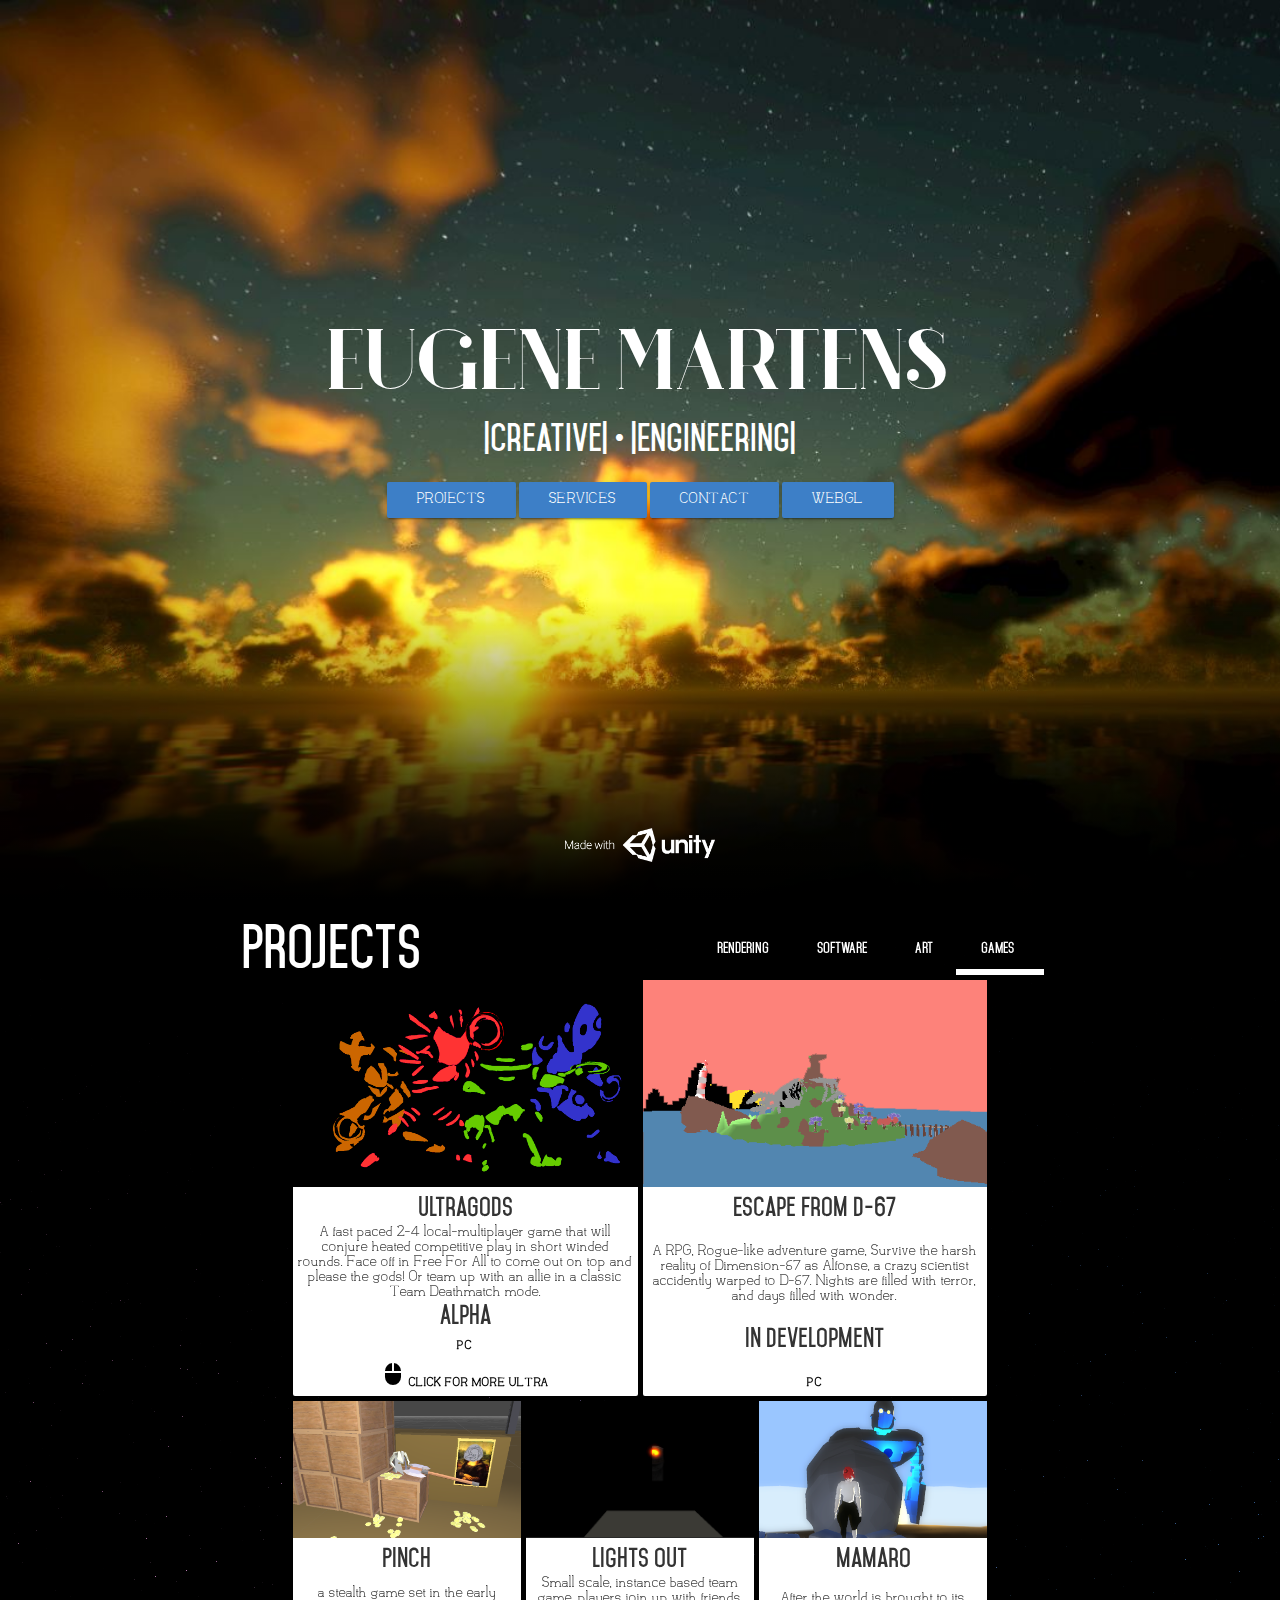
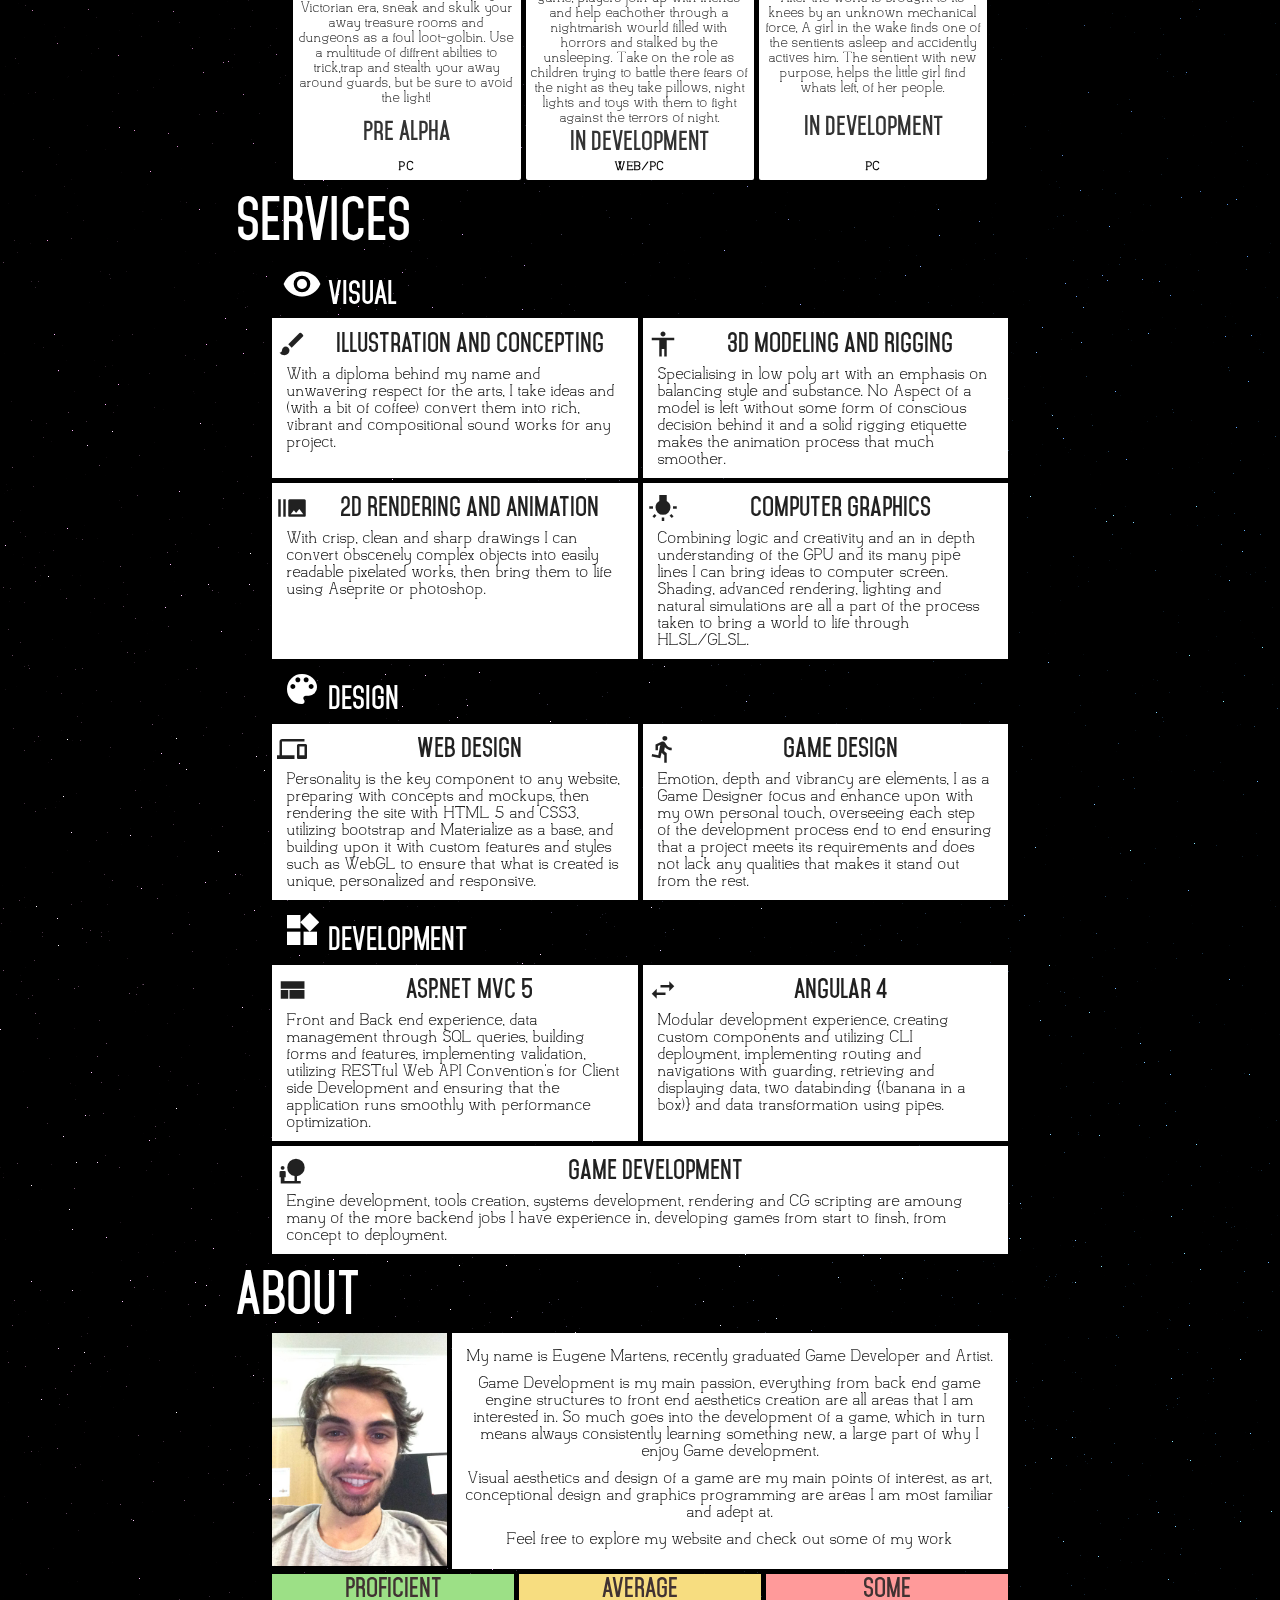
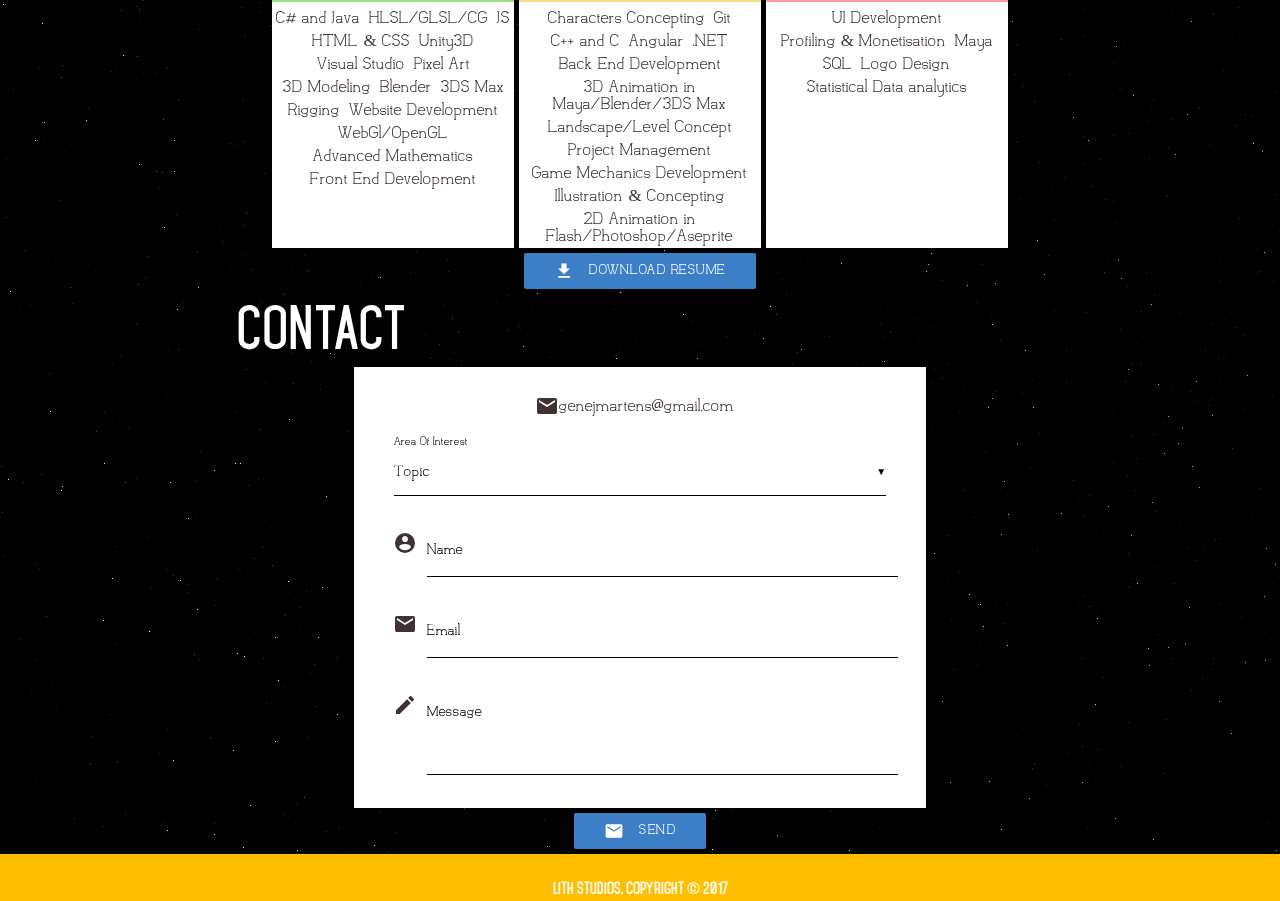
==== commit 97836045: "Adding Image Bug Fixes" ====
--- a/public_html/index.html
+++ b/public_html/index.html
@@ -265,7 +265,7 @@
 						<div class="band w-85">
 							<div class="item-1 span">
 								<a href="https://sweatyyeti.itch.io/ultragods" class="card">
-									<div class="thumb" style="background-image: url(../img/UltraGods.png);"></div>
+									<div class="thumb" style="background-image: url(./img/UltraGods.png);"></div>
 									<article>
 										<h1>UltraGods</h1>
 										<text class=" f-size-15">A fast paced 2-4 local-multiplayer game that will conjure heated competitive play in short winded rounds. Face
@@ -280,7 +280,7 @@
 							</div>
 							<div class="item-2 med-wide">
 								<a class="card">
-									<div class="thumb" style="background-image: url(../img/Dimension67_Background.png);"></div>
+									<div class="thumb" style="background-image: url(./img/Dimension67_Background.png);"></div>
 									<article>
 										<h1>Escape From D-67</h1>
 										<text class=" f-size-15">A RPG, Rogue-like adventure game, Survive the harsh reality of Dimension-67 as Alfonse, a crazy scientist accidently
@@ -293,7 +293,7 @@
 							</div>
 							<div class="item-3 expanded">
 								<a class="card">
-									<div class="thumb" style="background-image: url(../img/Pinch_background.png);"></div>
+									<div class="thumb" style="background-image: url(./img/Pinch_background.png);"></div>
 									<article>
 										<h1>Pinch</h1>
 										<text class=" f-size-15">a stealth game set in the early Victorian era, sneak and skulk your away treasure rooms and dungeons as a foul
@@ -307,7 +307,7 @@
 							</div>
 							<div class="item-4 expanded">
 								<a class="card">
-									<div class="thumb" style="background-image: url(../img/teneb_orig.png);"></div>
+									<div class="thumb" style="background-image: url(./img/teneb_orig.png);"></div>
 									<article>
 										<h1>Lights Out</h1>
 										<text class=" f-size-15">Small scale, instance based team game, players join up with friends and help eachother through a nightmarish wourld
@@ -321,7 +321,7 @@
 							</div>
 							<div class="item-5 expanded">
 								<a class="card">
-									<div class="thumb" style="background-image: url(../img/mamaro_BackGround.png);"></div>
+									<div class="thumb" style="background-image: url(./img/mamaro_BackGround.png);"></div>
 									<article>
 										<h1>Mamaro</h1>
 										<text class=" f-size-15"> After the world is brought to its knees by an unknown mechanical force, A girl in the wake finds one of the sentients
@@ -342,36 +342,36 @@
 
 						<div class="band w-85">
 							<div class="item-1 wide">
-								<a class="card modal-trigger" href="#m-art-4" style="background-image: url(../img/Art_04.JPG);">
+								<a class="card modal-trigger" href="#m-art-4" style="background-image: url(./img/Art_04.JPG);">
 									<div class="thumb"></div>
 								</a>
 							</div>
 
 							<div class="item-5 med">
-								<a class="card modal-trigger" href="#m-art-1" style="background-image: url(../img/Art_01.JPG);">
+								<a class="card modal-trigger" href="#m-art-1" style="background-image: url(./img/Art_01.JPG);">
 									<div class="thumb"></div>
 								</a>
 							</div>
 
 							<div class="item-2 span">
-								<a class="card modal-trigger" href="#m-art-beach" style="background-image: url(../img/beach_cg.jpg);">
+								<a class="card modal-trigger" href="#m-art-beach" style="background-image: url(./img/beach_cg.jpg);">
 									<div class="thumb"></div>
 								</a>
 							</div>
 
 							<div class="item-4 tall">
-								<a class="card modal-trigger" href="#m-art-2" style="background-image: url(../img/Art_02.JPG);">
+								<a class="card modal-trigger" href="#m-art-2" style="background-image: url(./img/Art_02.JPG);">
 									<div class="thumb tallimg"></div>
 								</a>
 							</div>
 
 							<div class="item-4 tall">
-								<a class="card modal-trigger" href="#m-art-3" style="background-image: url(../img/Art_03.JPG);">
+								<a class="card modal-trigger" href="#m-art-3" style="background-image: url(./img/Art_03.JPG);">
 									<div class="thumb "></div>
 								</a>
 							</div>
 							<div class="item-4 tall">
-								<a class="card modal-trigger" href="#m-art-8" style="background-image: url(../img/Art_08.jpg);">
+								<a class="card modal-trigger" href="#m-art-8" style="background-image: url(./img/Art_08.jpg);">
 									<div class="thumb tallimg"></div>
 								</a>
 							</div>
@@ -379,7 +379,7 @@
 
 
 							<div class="item-3 med-wide">
-								<a class="card modal-trigger" href="#m-art-avo" style="background-image: url(../img/IMG_0123.JPG);">
+								<a class="card modal-trigger" href="#m-art-avo" style="background-image: url(./img/IMG_0123.JPG);">
 									<div class="thumb "></div>
 								</a>
 							</div>
@@ -391,7 +391,7 @@
 						<div class="band w-85">
 							<div class="item-1 med-wide">
 								<a href="http://angular.eugenemartens.com" class="card">
-									<div class="thumb" style="background-image: url(../img/angular2.png);"></div>
+									<div class="thumb" style="background-image: url(./img/angular2.png);"></div>
 									<article>
 										<h1>Angular 4</h1>
 										<text class=" f-size-15">Small scale client application, written with angular using firebase.</text>
@@ -402,7 +402,7 @@
 							</div>
 							<div class="item-2 med-wide">
 								<a href="https://github.com/Togene/MVC_5" class="card">
-									<div class="thumb" style="background-image: url(../img/large.png);"></div>
+									<div class="thumb" style="background-image: url(./img/large.png);"></div>
 									<article>
 										<h1>.NET MVC 5</h1>
 										<text class=" f-size-15">Small scale video rental application, written with .NET framework.</text>
@@ -419,7 +419,7 @@
 						<div class="band w-85">
 							<div class="item-2 full">
 								<a href="http://webgl.eugenemartens.com/model_demo.html" class="card">
-									<div class=" p-b-45p thumb" style="background-image: url(../img/Models/All_Models.png);"></div>
+									<div class=" p-b-45p thumb" style="background-image: url(./img/Models/All_Models.png);"></div>
 									<article>
 										<h1>3D Models</h1>
 										<text class=" f-size-15">Collection of diffrent 3D-Models, Created in Blender/3DS MAX</text>
@@ -429,7 +429,7 @@
 							</div>
 							<div class="item-2 med-wide">
 								<a href="http://webgl.eugenemartens.com/shader_demo.html" class="card">
-									<div class="thumb" style="background-image: url(../img/ShaderGifDemo.gif);"></div>
+									<div class="thumb" style="background-image: url(./img/ShaderGifDemo.gif);"></div>
 									<article>
 										<h1>Shader Library</h1>
 										<text class=" f-size-15">Collection of diffrent shading techniques</text>
@@ -439,7 +439,7 @@
 							</div>
 							<div class="item-3 med-wide">
 								<a href="https://github.com/Togene/Jave_Game_Engine" class="card">
-									<div class="thumb" style="background-image: url(../img/gamengine.JPG );"></div>
+									<div class="thumb" style="background-image: url(./img/gamengine.JPG );"></div>
 									<article>
 										<h1>Iota Engine</h1>
 										<text class=" f-size-15">Small game engine written in java, learning more advanced rendering techniques and game engine architecture</text>
--- a/public_html/css/custom.css
+++ b/public_html/css/custom.css
@@ -1,1781 +1,1781 @@
-:root {
-    --warm-sun: #ffde4a;
-    --gold: #ffbf00;
-    --dark: #1E2121;
-    --blue: #3d7fc7;
-    --AngularBlue: #1976d3;
-    --green: #9ce086;
-    --lightgreen: #c2ffa9;
-    --red: #ff9a9a;
-    --nocol: transparent;
-    --white: #ffffff;
-    --yellow: #f7dd80;
-}
-
-@font-face {
-    font-family: "Argo";
-    src: url(../fonts/ArgoFlats.ttf);
-}
-
-@font-face {
-    font-family: "ArgoOld";
-    src: url(../fonts/ArgoOld.ttf);
-}
-
-@font-face {
-    font-family: "CL";
-    src: url(../fonts/ChampagneLimousines.ttf);
-}
-
-@font-face {
-    font-family: "M500";
-    src: url('../fonts/Museo500.otf') format('woff2');
-    font-weight: normal;
-    font-style: normal;
-}
-
-@font-face {
-    font-family: "Mohave";
-    src: url('../fonts/Mohave.otf') format('woff2');
-    font-weight: normal;
-    font-style: normal;
-}
-
-@font-face {
-    font-family: "MohaveBold";
-    src: url('../fonts/Mohave-Bold.otf') format('woff2');
-    font-weight: normal;
-    font-style: normal;
-}
-
-@font-face {
-    font-family: "MohaveSemiBold";
-    src: url('../fonts/Mohave-SemiBold.otf') format('woff2');
-    font-weight: normal;
-    font-style: normal;
-}
-
-@font-face {
-    font-family: "Flat";
-    src: url("../fonts/Flatform_Light.otf") format("opentype");
-}
-
-#webGL-container
-{
-    position: relative;
-}
-
-p {
-    margin: 10px 5px;
-}
-
-.input-field .prefix {
-    font-size: 1.6rem;
-}
-
-input:not([type]), input[type=text]:not(.browser-default), input[type=password]:not(.browser-default), input[type=email]:not(.browser-default), input[type=url]:not(.browser-default), input[type=time]:not(.browser-default), input[type=date]:not(.browser-default), input[type=datetime]:not(.browser-default), input[type=datetime-local]:not(.browser-default), input[type=tel]:not(.browser-default), input[type=number]:not(.browser-default), input[type=search]:not(.browser-default), textarea.materialize-textarea {
-    border-bottom: 1px solid #000000;
-    color: black;
-}
-
-.select-wrapper input.select-dropdown {
-    border-bottom: 1px solid #000000;
-    color: black;
-}
-
-.input-field label {
-    color: black;
-}
-
-.row {
-    margin-bottom: 0px!important;
-
-}
-
-.card {
-    background: white;
-    text-decoration: none;
-    color: #444;
-    display: flex;
-    flex-direction: column;
-    min-height: 100%;
-    position: relative;
-    top: 0;
-    transition: all .1s ease-in;
-}
-
-.card:hover {
-    top: -2px;
-    box-shadow: 0 4px 5px rgba(0, 0, 0, 0.2);
-}
-
-.card article {
-    padding: 5px;
-    flex: 1;
-    display: flex;
-    flex-direction: column;
-    justify-content: space-between;
-}
-
-.card h1 {
-    font-size: 20px;
-    margin: 0;
-    color: #333;
-}
-
-.card p {
-    flex: 1;
-    line-height: 1.4;
-}
-
-.card span {
-    font-size: 12px;
-    font-weight: bold;
-    color: black;
-    text-transform: uppercase;
-    letter-spacing: .05em;
-    margin: 0.15rem 0 0.15rem 0!important;
-}
-
-a:hover #hover {
-    color: var(--red);
-}
-
-.card .tall {
-    flex-direction: row!important;
-}
-
-.card .thumb {
-    padding-bottom: 60%;
-    background-size: cover;
-    background-position: center center;
-    margin: auto 0;
-}
-
-.card {
-    background-size: cover;
-    background-position: center center;
-    margin: auto 0;
-}
-
-.background-x-345 {
-    background-position-x: 345px;
-}
-
-.card .tallimg {
-    height: 250px;
-}
-
-.band {
-    width: 90%;
-    max-width: 1240px;
-    margin: 0 auto;
-    display: grid;
-    grid-template-columns: auto;
-    grid-template-rows: auto;
-    grid-gap: 5px;
-}
-
-@media (min-width: 60em) {
-    .band .expanded {
-        grid-column: span 2;
-    }
-    .band .expanded h1 {
-        font-size: 24px;
-    }
-    .band .full {
-        grid-column: span 6;
-    }
-    .band .full h1 {
-        font-size: 24px;
-    }
-    grid img {
-        grid-column: span 2;
-    }
-    .band .med {
-        grid-column: span 2;
-    }
-    .band .med h1 {
-        font-size: 24px;
-    }
-    .band .med img {
-        grid-column: span 2;
-    }
-    .band .span {
-        grid-column: 1 / span 3;
-    }
-    .band .span h1 {
-        font-size: 24px;
-    }
-    band .span img {
-        grid-column: 1 / span 3;
-    }
-    .band .tall {
-        grid-column: span 1;
-    }
-    .band .tall h1 {
-        font-size: 24px;
-    }
-    band .tall img {
-        grid-column: span 1;
-    }
-    .band .wide {
-        grid-column: span 4;
-    }
-    .band .wide h1 {
-        font-size: 24px;
-    }
-    band .wide img {
-        grid-column: span 4;
-    }
-    .band .med-wide {
-        grid-column: span 3;
-    }
-    .band .med-wide h1 {
-        font-size: 24px;
-    }
-    band .med-wide img {
-        grid-column: span 3;
-    }
-    .band .near-full {
-        grid-column: span 5;
-    }
-    .band .near-full h1 {
-        font-size: 24px;
-    }
-    band .near-full img {
-        grid-column: span 5;
-    }
-}
-
-nav {
-    background-color: var(--gold)!important;
-}
-
-#sidenav-overlay {
-    z-index: 1!important;
-}
-.grad-overlay
-{
-  background: linear-gradient(transparent,transparent,transparent, black);
-      background-repeat: no-repeat;
-    -webkit-background-size: cover;
-    -moz-background-size: cover;
-    -o-background-size: cover;
-    background-size: cover;
-    width: 100%;
-    height: 100%;
-}
-.Splash-Back {
-  
-    background-image: url(../img/Creative_Engineering2.JPG);
-    background-repeat: no-repeat;
-    -webkit-background-size: cover;
-    -moz-background-size: cover;
-    -o-background-size: cover;
-    background-size: cover;
-}
-
-.LTR-Back {
-    background: url(../img/Art_04.JPG);
-    background-repeat: no-repeat;
-    -webkit-background-size: cover;
-    -moz-background-size: cover;
-    -o-background-size: cover;
-    background-size: cover;
-    width: 100%;
-    height: 100%;
-}
-
-.btn-floating {
-    border-radius: 0px;
-}
-
-.l-height-40 {
-    line-height: 40px!important;
-}
-
-.showMore {
-    font-size: 14px;
-    cursor: pointer;
-}
-
-.showMore+input {
-    display: none;
-}
-
-.showMore+input+* {
-    max-height: 0;
-    /*and eventually delay an overflow:auto; */
-    overflow: hidden;
-    transition: max-height 0.75s, overflow 0s;
-}
-
-.showMore+input:checked+* {
-    /* here comes the compromise, set a max-height that would for your usual contents*/
-    max-height: 50em;
-    overflow: hidden;
-    transition: max-height 0.75s, overflow 0.75s 0.75s;
-}
-
-#cf {
-    /*  height: 58vh; */
-    /* margin: 0 auto; */
-    width: 98%!important;
-    /* max-width: 668px; */
-    overflow: hidden;
-    min-height: 38vh;
-    height: 100%;
-    transform: translate(0%, -97%);
-    position: absolute;
-}
-
-#cf img {
-    top: 0;
-    position: absolute;
-    left: 0;
-    -webkit-transition: opacity 1s ease-in-out;
-    -moz-transition: opacity 1s ease-in-out;
-    -o-transition: opacity 1s ease-in-out;
-    transition: opacity 1s ease-in-out;
-    overflow: hidden;
-}
-
-@keyframes cf4FadeInOut {
-    0% {
-        opacity: 1;
-    }
-    17% {
-        opacity: 1;
-    }
-    25% {
-        opacity: 0;
-    }
-    92% {
-        opacity: 0;
-    }
-    100% {
-        opacity: 1;
-    }
-}
-
-#cf img:nth-of-type(1) {
-    animation-delay: 6s;
-}
-
-#cf img:nth-of-type(2) {
-    animation-delay: 4s;
-}
-
-#cf img:nth-of-type(3) {
-    animation-delay: 2s;
-}
-
-/*#cf img:nth-of-type(4) {
-
-    animation-delay: 0;
-
-  }
-
-  */
-
-#cf img {
-    animation-name: cf4FadeInOut;
-    animation-timing-function: ease-in-out;
-    animation-iteration-count: infinite;
-    animation-duration: 8s;
-}
-
-#imageback {
-    filter: opacity(0%);
-}
-
-body {
-    /*background: linear-gradient( #ff6e74,#bfe9ff); /* Standard syntax */
-    /*background: linear-gradient( #ffb88c,#de6262); /* Standard syntax */
-    /* background: linear-gradient(var(--warm-sun),#1E2121); /* Standard syntax */
-    background: linear-gradient(#ffd89b, #ffd89b, #19547b);
-    /* Standard syntax */
-    font-family: "Flat", Times, serif;
-    font-size: 10px;
-}
-
-.side-nav {
-    width: 180px;
-    box-shadow: 0 0px 0px 0 rgba(0, 0, 0, 0.0), 0 0px 0px 0 rgba(0, 0, 0, 0.0), 0 0px 0px 0px rgba(0, 0, 0, 0.0);
-}
-
-h2, h3, h4, h5, h6 {
-    font-family: "MohaveBold", Times, serif;
-    cursor: default;
-    user-select: none;
-    line-height: 110%;
-    margin: 0.35rem 0 5px 0!important;
-}
-
-h1 {
-    font-family: "MohaveBold", Times, serif;
-    cursor: default;
-    user-select: none;
-    line-height: 110%;
-    margin: 0.1rem 0 5px 0!important;
-}
-
-h3 {
-    font-family: "MohaveBold", Times, serif;
-    cursor: default;
-    user-select: none;
-    line-height: 110%;
-    margin: 5px 0 5px 0!important;
-    font-size: 1.92rem;
-}
-
-p {
-    cursor: default;
-    user-select: none;
-}
-
-canvas {
-    position: absolute;
-    z-index: -100;
-    overflow: hidden;
-    width: 100%!important;
-    height: 100%!important;
-}
-
-.column {
-    flex: 25%;
-    max-width: 25%;
-    padding: 0 4px;
-}
-
-.column2 {
-    flex: 100%;
-    max-width: 55%;
-    padding: 0 4px;
-}
-
-.column img {
-    margin-top: 8px;
-    vertical-align: middle;
-    width: 100%;
-    image-rendering: pixelated;
-}
-
-.imgrow {
-    display: flex;
-    flex-wrap: wrap;
-    padding: 0 4px;
-}
-
-.imgrow2 {
-    display: flex;
-    flex-wrap: wrap;
-    padding: 0 4px;
-}
-
-.column .container {
-    width: 300%;
-}
-
-.pos-rel {
-    position: relative;
-}
-
-.pos-abs-top {
-    position: absolute;
-    bottom: 0;
-    width: 100%;
-}
-
-.pos-abs-bottom {
-    position: absolute;
-    bottom: 0;
-    width: 100%;
-    height: 5%;
-    left: 0;
-}
-
-#navvy {
-    display: none;
-}
-
-.content-display {
-    display: inline-grid;
-}
-
-.content-flex {
-    display: -webkit-box;
-}
-
-.content-display-grid {
-    display: grid!important;
-}
-
-.social-twit-col {
-    background-color: #56ABEE;
-}
-
-.social-linked-col {
-    background-color: #097BB4;
-}
-
-.social-git-col {
-    background-color: #464646;
-}
-
-.f-c-blue {
-    color: var(--blue);
-}
-
-.f-c-gold {
-    color: #f9a118;
-}
-
-.f-c-black {
-    color: #403232!important;
-}
-
-.f-c-white {
-    color: #ffffff!important;
-}
-
-.f-c-o {
-    color: #FF8966!important;
-}
-
-.blue {
-    background-color: var(--blue)!important;
-}
-
-.red {
-    background-color: var(--red)!important;
-}
-
-.ultra-red-theme:hover {
-    background-color: #0043c3;
-}
-
-.ultra-gray {
-    background-color: #333333;
-}
-
-.ultra-red-theme {
-    color: #ccc;
-    background-color: #e50011;
-}
-
-.ultra-red-theme:visited {
-    background-color: #e50011;
-}
-
-.angularBlue {
-    background-color: var(--AngularBlue);
-}
-
-.white {
-    background-color: #ffffff;
-}
-
-.green {
-    background-color: var(--green)!important;
-}
-
-.lightgreen {
-    background-color: var(--lightgreen)!important;
-}
-
-.cream {
-    background-color: #eaeaea;
-}
-
-.gold {
-    background-color: var(--gold)!important;
-}
-
-.yellow {
-    background-color: var(--yellow)!important;
-}
-
-.dark {
-    background-color: #1E2121;
-}
-
-.no-color {
-    /*var(--nocol) */
-    background-color: rgba(255, 255, 255, 0.0);
-}
-
-.border-b {
-    border-bottom: 1px solid #ffffff;
-}
-
-html {
-    line-height: 1.0;
-}
-
-.cursor-select {
-    cursor: pointer;
-}
-
-.c {
-    display: table;
-    margin: 10px auto;
-}
-
-.z-ind-2 {
-    z-index: 2;
-}
-
-.z-ind--2 {
-    z-index: -2;
-}
-
-.neg-margin-top-31 {
-    margin-top: -31px;
-}
-
-.t-r-0 {
-    bottom: 0;
-    right: 0;
-}
-
-.t-t-0-4 {
-    transform: translate(0px, 4px);
-}
-
-.t-t-0-5 {
-    transform: translate(0px, 5px);
-}
-
-.t-t-0-7 {
-    transform: translate(0px, 8px);
-}
-
-.abs {
-    position: absolute;
-}
-
-.header-h-60 {
-    height: 60px;
-}
-
-.flex-grow-1 {
-    flex-grow: 1!important;
-}
-
-.display-flex {
-    display: flex;
-}
-
-.img-splash-unity {
-    width: 150px;
-}
-
-.img-clamp-200 {
-    width: 200%;
-}
-
-.img-clamp-100 {
-    width: 100%;
-}
-
-.img-clamp-pro {
-    max-width: 850px;
-    max-height: 720px;
-}
-
-.img-clamp-pro_2 {
-    max-width: 370px;
-    max-height: 625px;
-}
-
-.img-clamp-pro_3 {
-    max-width: 450px;
-    max-height: 625px;
-}
-
-.img-clamp-pro_4 {
-    max-width: 330px;
-    max-height: 625px;
-}
-
-.img-clamp-pro_5 {
-    max-width: 970px;
-}
-
-.img-clamp-pro_3 {
-    max-width: 700px;
-    max-height: 625px;
-}
-
-.img-clamp {
-    max-width: 288px;
-    max-height: 215px;
-    min-width: 288px;
-    min-height: 215px;
-}
-
-.img-blur-overide {
-    height: 432px;
-    /* top: 120%; */
-    margin-top: 6px;
-    margin-bottom: 50px;
-    background: hsla(0, 0%, 80%, -4);
-    width: 78%;
-}
-
-.trans-5-10 {
-    transform: translate(5px, 10px);
-}
-
-.img-pixelated {
-    image-rendering: auto;
-    image-rendering: crisp-edges;
-    image-rendering: pixelated;
-}
-
-.width-clamp-auto {
-    width: auto;
-}
-
-.width-clamp-95 {
-    width: 95%!important;
-}
-
-.min-600 {
-    min-width: 590px;
-    /* max-width: 697px; */
-}
-
-.min-max-600 {
-    min-height: 600px;
-    max-height: 600px;
-    height: 600px;
-}
-
-.width-clamp-100 {
-    width: 100%!important;
-}
-
-.min-max-600 {
-    min-height: 600px;
-    max-height: 600px;
-}
-
-.max-700 {
-    max-height: 700px;
-}
-
-.width-clamp-800 {
-    max-width: 800px;
-}
-
-.height-clamp-60 {
-    width: 60%;
-}
-
-.height-clamp-85vh {
-    height: 710px !important;
-}
-
-.height-100 {
-    height: 100px;
-}
-
-.min-h-5 {
-    min-height: 0px!important;
-}
-
-.float-l {
-    float: left;
-}
-
-.float-r {
-    float: right;
-}
-
-.splash-argo-f {
-    font-family: "Argo", Times, serif;
-    font-size: 85px;
-}
-
-.border-rounded {
-    background-color: var(--blue);
-    border: 2px var(--blue);
-    border-radius: 15px;
-    display: inline-block;
-}
-
-.back-drop-blur {
-    background-color: #FFFFFF;
-    margin: 0 auto;
-    margin-top: 30px;
-    padding: 10px;
-    padding-bottom: 20px;
-    border-radius: 5px;
-}
-
-.back-drop-blur:after {
-    opacity: 0.7;
-    filter: blur(1px);
-    -moz-filter: blur(1px);
-    -webkit-filter: blur(1px);
-    -o-filter: blur(1px);
-}
-
-.auto-min-h {
-    min-height: auto!important;
-}
-
-.position-b {
-    height: 35vh;
-}
-
-.exclude-h {
-    height: 100vh!important;
-}
-
-.splash-background {
-    background: url("../img/Creative_Engineering2.JPG")0 / cover fixed;
-    filter: grayscale(35%);
-    background-repeat: no-repeat;
-    background-size: 225vh;
-    background-position-x: -100px;
-}
-
-.d-grid {
-    display: grid;
-}
-
-.main {
-    float: right;
-    width: 70%!important;
-    font-size: 18px
-}
-
-.m-0-10 {
-    margin: 0px 10px;
-}
-
-.m-0-1424rm {
-    margin: -0.22rem 0 1.424rem 0!important;
-}
-
-.m-sides-10 {
-    margin: 0 10px;
-}
-
-.m-sides-5 {
-    margin: 0 5px;
-}
-
-.m-t-0 {
-    margin-top: 0px!important;
-}
-
-.m-t-45 {
-    margin-top: 45px;
-}
-
-.m-t-b-25 {
-    margin-top: 25px;
-    margin-bottom: 25px;
-}
-
-.m-r-0 {
-    margin-right: 0px;
-}
-
-.m-b-100 {
-    margin-bottom: 100px;
-}
-
-.m-b-5 {
-    margin-bottom: 5px;
-}
-
-.m-b-5-i {
-    margin-bottom: 5px!important;
-}
-
-.m-b-t-0 {
-    margin-top: 0px!important;
-    margin-bottom: 0px!important;
-}
-
-.m-b-0 {
-    margin-bottom: 0px!important;
-}
-
-.m-b-neg-9-5 {
-    margin-bottom: -9.5px!important;
-}
-
-.m-b-10 {
-    margin-bottom: 10px;
-}
-
-.m-t-5 {
-    margin-top: 5px;
-}
-
-.m-t-130 {
-    margin-top: 130px
-}
-
-.m-t-75 {
-    margin-top: 75px;
-}
-
-.m-t-20 {
-    margin-top: 20px;
-}
-
-.m-t-neg-15 {
-    margin-top: -15px!important;
-}
-
-.m-b-15 {
-    margin-bottom: 15px!important;
-}
-
-.m-t-neg-10 {
-    margin-top: -10px;
-}
-
-.m-b-neg-25 {
-    margin-bottom: -25px;
-}
-
-.m-t-10 {
-    margin-top: 10px;
-}
-
-.m-b-neg-15 {
-    margin-bottom: -15px;
-}
-
-.m-b-45 {
-    margin-bottom: 45px;
-}
-
-.m-b-30 {
-    margin-bottom: 30px;
-}
-
-.m-t-22_5 {
-    margin-top: 22.5px;
-}
-
-.m-t-l-15 {
-    margin-top: 15px;
-    margin-left: 15px;
-}
-
-.m-l-25 {
-    margin-left: 25px;
-}
-
-.m-1 {
-    margin: 1px!important;
-}
-
-.m-neg-15 {
-    margin: -15px
-}
-
-.b-r-50 {
-    border-radius: 50px;
-}
-
-.b-r-15 {
-    border-radius: 15px;
-}
-
-.b-r-10 {
-    border-radius: 10px;
-}
-
-.min-h-305 {
-    min-height: 305px!important;
-}
-
-.side {
-    display: inline;
-}
-
-.width-clamp {
-    max-width: 80%!important;
-}
-
-.width-clamp-73 {
-    width: 73%;
-}
-
-.width-clamp-85 {
-    width: 85%;
-    max-width: 85%;
-}
-
-.width-95 {
-    width: 95%;
-}
-
-.max-w-550 {
-    max-width: 550px;
-}
-
-.border-rad-20 {
-    border-radius: 20px;
-}
-
-.p-r-l-5 {
-    padding: 0px 5px;
-}
-
-.p-r-l-5 {
-    padding: 0px 5px;
-}
-
-.p-5-10 {
-    padding: 5px 10px;
-}
-
-.p-1 {
-    padding: 1px!Important;
-}
-
-.p-15 {
-    padding: 15px;
-}
-
-.p-10 {
-    padding: 10px;
-}
-
-.p-5 {
-    padding: 5px;
-}
-
-.p-6 {
-    padding: 6px!important;
-}
-
-.p-20 {
-    padding: 20px;
-}
-
-.p-25 {
-    padding: 25px;
-}
-
-.p-l-10 {
-    padding-left: 10px;
-}
-
-.p-m-20 {
-    padding: 20px 0px;
-}
-
-.p-m-10 {
-    padding: 10px 0px;
-}
-
-.p-b-90p {
-    padding-bottom: 90%!important;
-}
-
-.p-b-45p {
-    padding-bottom: 45%!important;
-}
-
-.p-t-b-10 {
-    padding-bottom: 10px;
-    padding-top: 10px;
-}
-
-.p-0 {
-    padding: 30px 0px 0px 0px!important
-}
-
-.p-5-0 {
-    padding: 5px 0px;
-}
-
-.p-t-b-5 {
-    padding: 5px 0px;
-}
-
-.no-pad {
-    padding: 0px!important;
-}
-
-.custom-min-h {
-    min-height: 322px;
-}
-
-.width-100 {
-    width: 100px!important;
-}
-
-.card-overide {
-    padding: 5px!important;
-    max-height: 260px;
-    min-height: 260px;
-}
-
-.contain-max {
-    max-width: 840px;
-}
-
-.card-p {
-    border: 2px #ff8a65;
-    display: inline-block;
-    margin: 3px!important;
-    font-size: 17px;
-    background-color: white;
-    text-decoration-style: bold;
-}
-
-.carousel.carousel-slider .carousel-item {
-    width: 100%;
-    height: 96%;
-    min-height: 400px;
-    position: absolute;
-    top: 0;
-    left: 0;
-}
-
-.carousel .indicators {
-    bottom: 30px!important;
-}
-
-img.size {
-    max-width: 175px;
-}
-
-.h-100 {
-    /*height: 100vh; */
-    height: 100%;
-}
-
-.h-85 {
-    /*height: 100vh; */
-    height: 85%;
-}
-
-.h-90 {
-    /*height: 100vh; */
-    height: 90%;
-}
-
-.h-overwrite-155 {
-    /*height: 100vh; */
-    height: 155px;
-}
-
-.h-overwrite-500 {
-    height: 600px!important;
-}
-
-.t-align-c {
-    text-align: center;
-}
-
-.t-align-r {
-    text-align: right;
-}
-
-.t-align-l {
-    text-align: left;
-}
-
-.m-a {
-    margin: auto!important;
-}
-
-.m-0-auto {
-    margin: 5px auto!important;
-}
-
-.m-r-0 {
-    margin-right: 0 !important;
-}
-
-.m-t-7 {
-    margin-top: 7px;
-}
-
-.m-t-20 {
-    margin-top: 20px;
-}
-
-.m-t-15 {
-    margin-top: 15px;
-}
-
-.m-t-neg-5 {
-    margin-top: -5px;
-}
-
-.m-t-64 {
-    margin-top: 64px;
-}
-
-.m-r-40 {
-    margin-right: 40px;
-}
-
-.m-l-a {
-    margin-left: auto!important;
-}
-
-.m-b-250 {
-    margin-bottom: 250px;
-}
-
-.m-b-150 {
-    margin-bottom: 150px;
-}
-
-.m-b-50 {
-    margin-bottom: 50px;
-}
-
-.m-b-10 {
-    margin-bottom: 10px;
-}
-
-.no-b-margin {
-    margin-bottom: 0px;
-}
-
-.no-l-margin {
-    margin-left: 0px!important;
-}
-
-.neg-b-margin-13 {
-    margin-bottom: -13px;
-}
-
-.no-padding-t-b {
-    padding-top: 0;
-    padding-bottom: 0;
-}
-
-.pad-t-20 {
-    padding-top: 25px;
-}
-
-.tabs {
-    height: auto;
-}
-
-.tabs .tab {
-    line-height: 52px!important;
-    height: 41px;
-}
-
-.font-size {
-    font-size: 25px;
-}
-
-.font-size-30 {
-    font-size: 30px!important;
-}
-
-.font-size-40 {
-    font-size: 40px!important
-}
-
-.font-Upper {
-    text-transform: uppercase;
-}
-
-.ul-grid {
-    height: 65px;
-}
-
-.tabs .indicator {
-    height: 9px !important;
-    background-color: white !important;
-    left: 336px;
-    bottom: -3px;
-}
-
-.tabs .tab a {
-    font-family: "MohaveBold", Times, serif;
-    font-weight: 1000;
-}
-
-.h-banner {
-    padding: 6px;
-}
-
-.h-banner-row {
-    padding: 5px;
-    margin-top: 0px;
-    margin-left: 5px;
-    margin-bottom: 0px;
-}
-
-.orange {
-    background-color: #ff8a65!Important;
-}
-
-.peach {
-    background-color: #ff7266!Important;
-}
-
-.warm-sun {
-    background-color: #e6bd61!Important
-}
-
-.gray {
-    background-color: #90a4ae;
-}
-
-.trans {
-    background: rgba(255, 255, 255, 0.6);
-    backdrop-filter: blur(2px);
-}
-
-.not-visible {
-    display: none;
-}
-
-.i-abs-left {
-    position: absolute;
-    top: 135vh;
-    z-index: 20000;
-    pointer-events: none;
-}
-
-.i-abs-right {
-    position: absolute;
-    top: 135vh;
-    left: auto;
-    right: 0%;
-    z-index: 20000;
-    pointer-events: none;
-}
-
-.i-size {
-    font-size: 50px!important;
-}
-
-.footer-body {
-    display: flex;
-    min-height: 5vh;
-    flex-direction: column;
-}
-
-.footer-main {
-    flex: 1 0 auto;
-}
-
-.f-size-17 {
-    font-size: 17px;
-}
-
-.f-size-15 {
-    font-size: 15px;
-}
-
-.centre {
-    margin: auto;
-    text-align: center;
-}
-
-.btn-block {
-    float: left;
-    display: block;
-}
-
-.absolute {
-    position: absolute;
-}
-
-.fixed {
-    position: fixed;
-    right: 0%;
-    top: auto;
-    z-index: 100;
-}
-
-.defualt {
-    cursor: default;
-    user-select: none;
-}
-
-.w-90 {
-    width: 90%;
-}
-
-.w-70 {
-    width: 70%!important;
-    max-width: 550px;
-}
-
-.w-100 {
-    width: 100%!important;
-}
-
-.w-85 {
-    width: 85%;
-}
-
-.z-100 {
-    z-index: 100;
-}
-
-.w-95-h-92 {
-    width: 95%!important;
-    height: 92%!important;
-}
-
-.w-96-h-93 {
-    width: 97%!important;
-    height: 95%!important;
-}
-
-.wh-85 {
-    width: 81%;
-    height: 83%;
-}
-
-.w-95 {
-    width: 95%;
-}
-
-.l-5 {
-    left: 5%;
-}
-
-.float-l {
-    float: left;
-}
-
-.modal {
-    width: 90%!important;
-    max-width: 1200px;
-}
-
-.clickable {
-    cursor: pointer;
-}
-
-.v-modal-width {
-    width: 85%!important;
-    max-width: 500px;
-}
-
-.v-modal-width-2 {
-    width: 85%;
-    max-width: 450px!important;
-}
-
-.model-width-clamp-795 {
-    max-width: 795px;
-}
-
-.row-no-pad {
-    padding: 0px 0px !important;
-}
-
-.btn-1em-pad {
-    padding: 0 1rem !important;
-}
-
-.carousel .indicators .indicator-item {
-    background-color: #ffbf00!important;
-}
-
-.carousel .indicators .indicator-item.active {
-    background-color: var(--red)!important;
-}
-
-.form-border {
-    border-style: solid;
-    border-width: 5px;
-    border-radius: 10px;
-    border-color: var(--blue);
-}
-
-.grid {
-    display: grid;
-    grid-template-columns: 0.2fr 1fr;
-}
-
-.or-padding {
-    padding: 13px 0px 4px 0px;
-}
-
-.modal .modal-content {
-    padding: 0px !important;
-}
-
-.z-depth-4, .modal {
-    box-shadow: 0 8px 10px 1px transparent, 0 3px 14px 2px transparent, 0 5px 5px -3px transparent !important;
-    padding: 0px;
-    overflow: hidden;
-}
-
-.close-transform {
-    transform: translate(-30px, -20px);
-}
-
-.side-nav li>a {
-    text-align: center;
-}
-
-@media (max-width: 768px) {
-    .pos-abs-bottom {
-        height: 10%;
-    }
-    .container {
-        width: 90%;
-    }
-    .splash-argo-f {
-        font-size: 60px;
-    }
-    .position-b {
-        height: 60%;
-    }
-    .exclude-h {
-        height: 667px!important;
-    }
-}
-
-@media (max-width: 575px) {
-    .ul-grid {
-        text-align: center!important;
-        overflow-x: hidden;
-        height: 255px;
-    }
-    .h-banner {
-        overflow-x: hidden;
-        overflow-y: hidden;
-    }
-    .tabs .tab {
-        height: 46px;
-        line-height: 58px!important;
-        padding-top: 0px;
-    }
-    .grid-mode {
-        display: grid;
-        width: 100%;
-    }
-    .tabs .indicator {
-        background-color: transparent !important;
-    }
-}
-
-@media(max-width: 992px) {
-    .t-a-e {
-        text-align: end;
-    }
-}
-
-@media (max-width: 375px) {
-    .pos-abs-bottom {
-        height: 13%;
-    }
-    .modal {
-        width: 90%!important;
-    }
-    .v-modal-width {
-        width: 85%!important;
-    }
-    .v-modal-width-2 {
-        width: 85%!important;
-    }
-    .m-b-150 {
-        margin-bottom: 0px;
-    }
-    .m-b-250 {
-        margin-bottom: 0px;
-    }
-    .p-25 {
-        padding: 40px;
-    }
-    .exclude-h {
-        height: 670px!important;
-    }
-    h4 {
-        font-size: 1.68rem;
-        line-height: 110%;
-    }
-    h3 {
-        font-size: 2rem;
-        line-height: 110%;
-        margin: 1.46rem 0 0.5rem 0!important;
-    }
-    .w-70 {
-        width: 95%!important;
-    }
-    #cf {
-        margin: 0 auto;
-        width: 96%!important;
-        min-height: auto;
-        height: 100%;
-        transform: translate(0%, -95%);
-        position: absolute;
-    }
-    .carousel .indicators {
-        bottom: 20px!important
-    }
-    .min-600 {
-        min-width: auto;
-        max-width: 609px;
-    }
-    .img-clamp-pro_4 {
-        max-width: 232px;
-    }
-    .img-clamp-pro_2 {
-        max-width: 260px;
-    }
-    .p-20 {
-        padding: 0px;
-    }
-    .content-flex {
-        display: inline;
-    }
-    .max-h-400 {
-        min-height: auto!important;
-        max-height: 400px;
-        height: 400px;
-    }
-    .width-clamp-73 {
-        width: 100%;
-    }
-    .row .col.s5, .row .col.s7 {
-        width: auto;
-        float: none;
-    }
-    .btn, .btn-large, .btn-flat {
-        padding: 0px .9rem;
-    }
-    .button-text-margin {
-        margin-top: 15px
-    }
-    .btn-display {
-        height: 300px;
-        display: grid;
-    }
-    .a-height {
-        height: 60%;
-        margin: auto;
-    }
-    .height-clamp-85vh {
-        height: 525px!important;
-    }
-    .m-b-7 {
-        margin-bottom: 0px!important
-    }
-    .col.s12 {
-        height: 100%;
-    }
-    .grid-mode {
-        display: grid;
-        width: 100%;
-    }
-    .main, .side {
-        float: none;
-    }
-    .tabs.tabs-transparent .indicator {
-        display: none;
-    }
-    .h-banner-row h2 {
-        text-align: center!important;
-    }
-    .h-banner {
-        overflow-x: hidden;
-        overflow-y: hidden;
-    }
-    .tabs .tab {
-        height: 46px;
-        line-height: 58px!important;
-        padding-top: 0px;
-    }
-    .neg-margin-top-31 {
-        margin-top: -31px;
-    }
-    .main {
-        display: inline;
-        text-align: center;
-        width: 75%;
-    }
-    .img-splash-unity {
-        width: 100px;
-        transform: translate(0, 50px);
-    }
-    .splash-argo-f {
-        font-size: 43px;
-    }
-    .mobile-w-70 {
-        width: 70%;
-    }
-}
-
-@media (max-width: 830px) {
-    .col.s12 {
-        height: 100%;
-    }
-    .main, .side {
-        float: none;
-    }
-    .main {
-        display: inline;
-        text-align: center;
-        width: 75%;
-    }
-}
-
-@media only screen and (min-width: 992px) {
-    .pos-abs-bottom {
-        height: 8%;
-    }
-}
-
-.column img {
-    margin-top: 8px;
-    vertical-align: middle;
-}
-
-/* Responsive layout - makes a two column-layout instead of four columns */
-
-@media (max-width: 800px) {
-    .column {
-        flex: 50%;
-        max-width: 50%;
-    }
-}
-
-/* Responsive layout - makes the two columns stack on top of each other instead of next to each other */
-
-@media (max-width: 600px) {
-    .column {
-        flex: 100%;
-        max-width: 100%;
-    }
-}
-
-@media (min-width: 40em) {
-    .band {
-        grid-template-columns: 1fr 1fr;
-    }
-    img.size {
-        max-width: 225px;
-    }
-}
-
-@media (min-width: 60em) {
-    .band {
-        grid-template-columns: repeat(6, 1fr);
-    }
-    img.size {
-        max-width: 175px;
-    }
+:root {
+    --warm-sun: #ffde4a;
+    --gold: #ffbf00;
+    --dark: #1E2121;
+    --blue: #3d7fc7;
+    --AngularBlue: #1976d3;
+    --green: #9ce086;
+    --lightgreen: #c2ffa9;
+    --red: #ff9a9a;
+    --nocol: transparent;
+    --white: #ffffff;
+    --yellow: #f7dd80;
+}
+
+@font-face {
+    font-family: "Argo";
+    src: url(../fonts/ArgoFlats.ttf);
+}
+
+@font-face {
+    font-family: "ArgoOld";
+    src: url(../fonts/ArgoOld.ttf);
+}
+
+@font-face {
+    font-family: "CL";
+    src: url(../fonts/ChampagneLimousines.ttf);
+}
+
+@font-face {
+    font-family: "M500";
+    src: url('../fonts/Museo500.otf') format('woff2');
+    font-weight: normal;
+    font-style: normal;
+}
+
+@font-face {
+    font-family: "Mohave";
+    src: url('../fonts/Mohave.otf') format('woff2');
+    font-weight: normal;
+    font-style: normal;
+}
+
+@font-face {
+    font-family: "MohaveBold";
+    src: url('../fonts/Mohave-Bold.otf') format('woff2');
+    font-weight: normal;
+    font-style: normal;
+}
+
+@font-face {
+    font-family: "MohaveSemiBold";
+    src: url('../fonts/Mohave-SemiBold.otf') format('woff2');
+    font-weight: normal;
+    font-style: normal;
+}
+
+@font-face {
+    font-family: "Flat";
+    src: url("../fonts/Flatform_Light.otf") format("opentype");
+}
+
+#webGL-container
+{
+    position: relative;
+}
+
+p {
+    margin: 10px 5px;
+}
+
+.input-field .prefix {
+    font-size: 1.6rem;
+}
+
+input:not([type]), input[type=text]:not(.browser-default), input[type=password]:not(.browser-default), input[type=email]:not(.browser-default), input[type=url]:not(.browser-default), input[type=time]:not(.browser-default), input[type=date]:not(.browser-default), input[type=datetime]:not(.browser-default), input[type=datetime-local]:not(.browser-default), input[type=tel]:not(.browser-default), input[type=number]:not(.browser-default), input[type=search]:not(.browser-default), textarea.materialize-textarea {
+    border-bottom: 1px solid #000000;
+    color: black;
+}
+
+.select-wrapper input.select-dropdown {
+    border-bottom: 1px solid #000000;
+    color: black;
+}
+
+.input-field label {
+    color: black;
+}
+
+.row {
+    margin-bottom: 0px!important;
+
+}
+
+.card {
+    background: white;
+    text-decoration: none;
+    color: #444;
+    display: flex;
+    flex-direction: column;
+    min-height: 100%;
+    position: relative;
+    top: 0;
+    transition: all .1s ease-in;
+}
+
+.card:hover {
+    top: -2px;
+    box-shadow: 0 4px 5px rgba(0, 0, 0, 0.2);
+}
+
+.card article {
+    padding: 5px;
+    flex: 1;
+    display: flex;
+    flex-direction: column;
+    justify-content: space-between;
+}
+
+.card h1 {
+    font-size: 20px;
+    margin: 0;
+    color: #333;
+}
+
+.card p {
+    flex: 1;
+    line-height: 1.4;
+}
+
+.card span {
+    font-size: 12px;
+    font-weight: bold;
+    color: black;
+    text-transform: uppercase;
+    letter-spacing: .05em;
+    margin: 0.15rem 0 0.15rem 0!important;
+}
+
+a:hover #hover {
+    color: var(--red);
+}
+
+.card .tall {
+    flex-direction: row!important;
+}
+
+.card .thumb {
+    padding-bottom: 60%;
+    background-size: cover;
+    background-position: center center;
+    margin: auto 0;
+}
+
+.card {
+    background-size: cover;
+    background-position: center center;
+    margin: auto 0;
+}
+
+.background-x-345 {
+    background-position-x: 345px;
+}
+
+.card .tallimg {
+    height: 250px;
+}
+
+.band {
+    width: 90%;
+    max-width: 1240px;
+    margin: 0 auto;
+    display: grid;
+    grid-template-columns: auto;
+    grid-template-rows: auto;
+    grid-gap: 5px;
+}
+
+@media (min-width: 60em) {
+    .band .expanded {
+        grid-column: span 2;
+    }
+    .band .expanded h1 {
+        font-size: 24px;
+    }
+    .band .full {
+        grid-column: span 6;
+    }
+    .band .full h1 {
+        font-size: 24px;
+    }
+    grid img {
+        grid-column: span 2;
+    }
+    .band .med {
+        grid-column: span 2;
+    }
+    .band .med h1 {
+        font-size: 24px;
+    }
+    .band .med img {
+        grid-column: span 2;
+    }
+    .band .span {
+        grid-column: 1 / span 3;
+    }
+    .band .span h1 {
+        font-size: 24px;
+    }
+    band .span img {
+        grid-column: 1 / span 3;
+    }
+    .band .tall {
+        grid-column: span 1;
+    }
+    .band .tall h1 {
+        font-size: 24px;
+    }
+    band .tall img {
+        grid-column: span 1;
+    }
+    .band .wide {
+        grid-column: span 4;
+    }
+    .band .wide h1 {
+        font-size: 24px;
+    }
+    band .wide img {
+        grid-column: span 4;
+    }
+    .band .med-wide {
+        grid-column: span 3;
+    }
+    .band .med-wide h1 {
+        font-size: 24px;
+    }
+    band .med-wide img {
+        grid-column: span 3;
+    }
+    .band .near-full {
+        grid-column: span 5;
+    }
+    .band .near-full h1 {
+        font-size: 24px;
+    }
+    band .near-full img {
+        grid-column: span 5;
+    }
+}
+
+nav {
+    background-color: var(--gold)!important;
+}
+
+#sidenav-overlay {
+    z-index: 1!important;
+}
+.grad-overlay
+{
+  background: linear-gradient(transparent,transparent,transparent, black);
+      background-repeat: no-repeat;
+    -webkit-background-size: cover;
+    -moz-background-size: cover;
+    -o-background-size: cover;
+    background-size: cover;
+    width: 100%;
+    height: 100%;
+}
+.Splash-Back {
+  
+    background-image: url(../img/Creative_Engineering2.JPG);
+    background-repeat: no-repeat;
+    -webkit-background-size: cover;
+    -moz-background-size: cover;
+    -o-background-size: cover;
+    background-size: cover;
+}
+
+.LTR-Back {
+    background: url(../img/Art_04.JPG);
+    background-repeat: no-repeat;
+    -webkit-background-size: cover;
+    -moz-background-size: cover;
+    -o-background-size: cover;
+    background-size: cover;
+    width: 100%;
+    height: 100%;
+}
+
+.btn-floating {
+    border-radius: 0px;
+}
+
+.l-height-40 {
+    line-height: 40px!important;
+}
+
+.showMore {
+    font-size: 14px;
+    cursor: pointer;
+}
+
+.showMore+input {
+    display: none;
+}
+
+.showMore+input+* {
+    max-height: 0;
+    /*and eventually delay an overflow:auto; */
+    overflow: hidden;
+    transition: max-height 0.75s, overflow 0s;
+}
+
+.showMore+input:checked+* {
+    /* here comes the compromise, set a max-height that would for your usual contents*/
+    max-height: 50em;
+    overflow: hidden;
+    transition: max-height 0.75s, overflow 0.75s 0.75s;
+}
+
+#cf {
+    /*  height: 58vh; */
+    /* margin: 0 auto; */
+    width: 98%!important;
+    /* max-width: 668px; */
+    overflow: hidden;
+    min-height: 38vh;
+    height: 100%;
+    transform: translate(0%, -97%);
+    position: absolute;
+}
+
+#cf img {
+    top: 0;
+    position: absolute;
+    left: 0;
+    -webkit-transition: opacity 1s ease-in-out;
+    -moz-transition: opacity 1s ease-in-out;
+    -o-transition: opacity 1s ease-in-out;
+    transition: opacity 1s ease-in-out;
+    overflow: hidden;
+}
+
+@keyframes cf4FadeInOut {
+    0% {
+        opacity: 1;
+    }
+    17% {
+        opacity: 1;
+    }
+    25% {
+        opacity: 0;
+    }
+    92% {
+        opacity: 0;
+    }
+    100% {
+        opacity: 1;
+    }
+}
+
+#cf img:nth-of-type(1) {
+    animation-delay: 6s;
+}
+
+#cf img:nth-of-type(2) {
+    animation-delay: 4s;
+}
+
+#cf img:nth-of-type(3) {
+    animation-delay: 2s;
+}
+
+/*#cf img:nth-of-type(4) {
+
+    animation-delay: 0;
+
+  }
+
+  */
+
+#cf img {
+    animation-name: cf4FadeInOut;
+    animation-timing-function: ease-in-out;
+    animation-iteration-count: infinite;
+    animation-duration: 8s;
+}
+
+#imageback {
+    filter: opacity(0%);
+}
+
+body {
+    /*background: linear-gradient( #ff6e74,#bfe9ff); /* Standard syntax */
+    /*background: linear-gradient( #ffb88c,#de6262); /* Standard syntax */
+    /* background: linear-gradient(var(--warm-sun),#1E2121); /* Standard syntax */
+    background: linear-gradient(#ffd89b, #ffd89b, #19547b);
+    /* Standard syntax */
+    font-family: "Flat", Times, serif;
+    font-size: 10px;
+}
+
+.side-nav {
+    width: 180px;
+    box-shadow: 0 0px 0px 0 rgba(0, 0, 0, 0.0), 0 0px 0px 0 rgba(0, 0, 0, 0.0), 0 0px 0px 0px rgba(0, 0, 0, 0.0);
+}
+
+h2, h3, h4, h5, h6 {
+    font-family: "MohaveBold", Times, serif;
+    cursor: default;
+    user-select: none;
+    line-height: 110%;
+    margin: 0.35rem 0 5px 0!important;
+}
+
+h1 {
+    font-family: "MohaveBold", Times, serif;
+    cursor: default;
+    user-select: none;
+    line-height: 110%;
+    margin: 0.1rem 0 5px 0!important;
+}
+
+h3 {
+    font-family: "MohaveBold", Times, serif;
+    cursor: default;
+    user-select: none;
+    line-height: 110%;
+    margin: 5px 0 5px 0!important;
+    font-size: 1.92rem;
+}
+
+p {
+    cursor: default;
+    user-select: none;
+}
+
+canvas {
+    position: absolute;
+    z-index: -100;
+    overflow: hidden;
+    width: 100%!important;
+    height: 100%!important;
+}
+
+.column {
+    flex: 25%;
+    max-width: 25%;
+    padding: 0 4px;
+}
+
+.column2 {
+    flex: 100%;
+    max-width: 55%;
+    padding: 0 4px;
+}
+
+.column img {
+    margin-top: 8px;
+    vertical-align: middle;
+    width: 100%;
+    image-rendering: pixelated;
+}
+
+.imgrow {
+    display: flex;
+    flex-wrap: wrap;
+    padding: 0 4px;
+}
+
+.imgrow2 {
+    display: flex;
+    flex-wrap: wrap;
+    padding: 0 4px;
+}
+
+.column .container {
+    width: 300%;
+}
+
+.pos-rel {
+    position: relative;
+}
+
+.pos-abs-top {
+    position: absolute;
+    bottom: 0;
+    width: 100%;
+}
+
+.pos-abs-bottom {
+    position: absolute;
+    bottom: 0;
+    width: 100%;
+    height: 5%;
+    left: 0;
+}
+
+#navvy {
+    display: none;
+}
+
+.content-display {
+    display: inline-grid;
+}
+
+.content-flex {
+    display: -webkit-box;
+}
+
+.content-display-grid {
+    display: grid!important;
+}
+
+.social-twit-col {
+    background-color: #56ABEE;
+}
+
+.social-linked-col {
+    background-color: #097BB4;
+}
+
+.social-git-col {
+    background-color: #464646;
+}
+
+.f-c-blue {
+    color: var(--blue);
+}
+
+.f-c-gold {
+    color: #f9a118;
+}
+
+.f-c-black {
+    color: #403232!important;
+}
+
+.f-c-white {
+    color: #ffffff!important;
+}
+
+.f-c-o {
+    color: #FF8966!important;
+}
+
+.blue {
+    background-color: var(--blue)!important;
+}
+
+.red {
+    background-color: var(--red)!important;
+}
+
+.ultra-red-theme:hover {
+    background-color: #0043c3;
+}
+
+.ultra-gray {
+    background-color: #333333;
+}
+
+.ultra-red-theme {
+    color: #ccc;
+    background-color: #e50011;
+}
+
+.ultra-red-theme:visited {
+    background-color: #e50011;
+}
+
+.angularBlue {
+    background-color: var(--AngularBlue);
+}
+
+.white {
+    background-color: #ffffff;
+}
+
+.green {
+    background-color: var(--green)!important;
+}
+
+.lightgreen {
+    background-color: var(--lightgreen)!important;
+}
+
+.cream {
+    background-color: #eaeaea;
+}
+
+.gold {
+    background-color: var(--gold)!important;
+}
+
+.yellow {
+    background-color: var(--yellow)!important;
+}
+
+.dark {
+    background-color: #1E2121;
+}
+
+.no-color {
+    /*var(--nocol) */
+    background-color: rgba(255, 255, 255, 0.0);
+}
+
+.border-b {
+    border-bottom: 1px solid #ffffff;
+}
+
+html {
+    line-height: 1.0;
+}
+
+.cursor-select {
+    cursor: pointer;
+}
+
+.c {
+    display: table;
+    margin: 10px auto;
+}
+
+.z-ind-2 {
+    z-index: 2;
+}
+
+.z-ind--2 {
+    z-index: -2;
+}
+
+.neg-margin-top-31 {
+    margin-top: -31px;
+}
+
+.t-r-0 {
+    bottom: 0;
+    right: 0;
+}
+
+.t-t-0-4 {
+    transform: translate(0px, 4px);
+}
+
+.t-t-0-5 {
+    transform: translate(0px, 5px);
+}
+
+.t-t-0-7 {
+    transform: translate(0px, 8px);
+}
+
+.abs {
+    position: absolute;
+}
+
+.header-h-60 {
+    height: 60px;
+}
+
+.flex-grow-1 {
+    flex-grow: 1!important;
+}
+
+.display-flex {
+    display: flex;
+}
+
+.img-splash-unity {
+    width: 150px;
+}
+
+.img-clamp-200 {
+    width: 200%;
+}
+
+.img-clamp-100 {
+    width: 100%;
+}
+
+.img-clamp-pro {
+    max-width: 850px;
+    max-height: 720px;
+}
+
+.img-clamp-pro_2 {
+    max-width: 370px;
+    max-height: 625px;
+}
+
+.img-clamp-pro_3 {
+    max-width: 450px;
+    max-height: 625px;
+}
+
+.img-clamp-pro_4 {
+    max-width: 330px;
+    max-height: 625px;
+}
+
+.img-clamp-pro_5 {
+    max-width: 970px;
+}
+
+.img-clamp-pro_3 {
+    max-width: 700px;
+    max-height: 625px;
+}
+
+.img-clamp {
+    max-width: 288px;
+    max-height: 215px;
+    min-width: 288px;
+    min-height: 215px;
+}
+
+.img-blur-overide {
+    height: 432px;
+    /* top: 120%; */
+    margin-top: 6px;
+    margin-bottom: 50px;
+    background: hsla(0, 0%, 80%, -4);
+    width: 78%;
+}
+
+.trans-5-10 {
+    transform: translate(5px, 10px);
+}
+
+.img-pixelated {
+    image-rendering: auto;
+    image-rendering: crisp-edges;
+    image-rendering: pixelated;
+}
+
+.width-clamp-auto {
+    width: auto;
+}
+
+.width-clamp-95 {
+    width: 95%!important;
+}
+
+.min-600 {
+    min-width: 590px;
+    /* max-width: 697px; */
+}
+
+.min-max-600 {
+    min-height: 600px;
+    max-height: 600px;
+    height: 600px;
+}
+
+.width-clamp-100 {
+    width: 100%!important;
+}
+
+.min-max-600 {
+    min-height: 600px;
+    max-height: 600px;
+}
+
+.max-700 {
+    max-height: 700px;
+}
+
+.width-clamp-800 {
+    max-width: 800px;
+}
+
+.height-clamp-60 {
+    width: 60%;
+}
+
+.height-clamp-85vh {
+    height: 710px !important;
+}
+
+.height-100 {
+    height: 100px;
+}
+
+.min-h-5 {
+    min-height: 0px!important;
+}
+
+.float-l {
+    float: left;
+}
+
+.float-r {
+    float: right;
+}
+
+.splash-argo-f {
+    font-family: "Argo", Times, serif;
+    font-size: 85px;
+}
+
+.border-rounded {
+    background-color: var(--blue);
+    border: 2px var(--blue);
+    border-radius: 15px;
+    display: inline-block;
+}
+
+.back-drop-blur {
+    background-color: #FFFFFF;
+    margin: 0 auto;
+    margin-top: 30px;
+    padding: 10px;
+    padding-bottom: 20px;
+    border-radius: 5px;
+}
+
+.back-drop-blur:after {
+    opacity: 0.7;
+    filter: blur(1px);
+    -moz-filter: blur(1px);
+    -webkit-filter: blur(1px);
+    -o-filter: blur(1px);
+}
+
+.auto-min-h {
+    min-height: auto!important;
+}
+
+.position-b {
+    height: 35vh;
+}
+
+.exclude-h {
+    height: 100vh!important;
+}
+
+.splash-background {
+    background: url("../img/Creative_Engineering2.JPG")0 / cover fixed;
+    filter: grayscale(35%);
+    background-repeat: no-repeat;
+    background-size: 225vh;
+    background-position-x: -100px;
+}
+
+.d-grid {
+    display: grid;
+}
+
+.main {
+    float: right;
+    width: 70%!important;
+    font-size: 18px
+}
+
+.m-0-10 {
+    margin: 0px 10px;
+}
+
+.m-0-1424rm {
+    margin: -0.22rem 0 1.424rem 0!important;
+}
+
+.m-sides-10 {
+    margin: 0 10px;
+}
+
+.m-sides-5 {
+    margin: 0 5px;
+}
+
+.m-t-0 {
+    margin-top: 0px!important;
+}
+
+.m-t-45 {
+    margin-top: 45px;
+}
+
+.m-t-b-25 {
+    margin-top: 25px;
+    margin-bottom: 25px;
+}
+
+.m-r-0 {
+    margin-right: 0px;
+}
+
+.m-b-100 {
+    margin-bottom: 100px;
+}
+
+.m-b-5 {
+    margin-bottom: 5px;
+}
+
+.m-b-5-i {
+    margin-bottom: 5px!important;
+}
+
+.m-b-t-0 {
+    margin-top: 0px!important;
+    margin-bottom: 0px!important;
+}
+
+.m-b-0 {
+    margin-bottom: 0px!important;
+}
+
+.m-b-neg-9-5 {
+    margin-bottom: -9.5px!important;
+}
+
+.m-b-10 {
+    margin-bottom: 10px;
+}
+
+.m-t-5 {
+    margin-top: 5px;
+}
+
+.m-t-130 {
+    margin-top: 130px
+}
+
+.m-t-75 {
+    margin-top: 75px;
+}
+
+.m-t-20 {
+    margin-top: 20px;
+}
+
+.m-t-neg-15 {
+    margin-top: -15px!important;
+}
+
+.m-b-15 {
+    margin-bottom: 15px!important;
+}
+
+.m-t-neg-10 {
+    margin-top: -10px;
+}
+
+.m-b-neg-25 {
+    margin-bottom: -25px;
+}
+
+.m-t-10 {
+    margin-top: 10px;
+}
+
+.m-b-neg-15 {
+    margin-bottom: -15px;
+}
+
+.m-b-45 {
+    margin-bottom: 45px;
+}
+
+.m-b-30 {
+    margin-bottom: 30px;
+}
+
+.m-t-22_5 {
+    margin-top: 22.5px;
+}
+
+.m-t-l-15 {
+    margin-top: 15px;
+    margin-left: 15px;
+}
+
+.m-l-25 {
+    margin-left: 25px;
+}
+
+.m-1 {
+    margin: 1px!important;
+}
+
+.m-neg-15 {
+    margin: -15px
+}
+
+.b-r-50 {
+    border-radius: 50px;
+}
+
+.b-r-15 {
+    border-radius: 15px;
+}
+
+.b-r-10 {
+    border-radius: 10px;
+}
+
+.min-h-305 {
+    min-height: 305px!important;
+}
+
+.side {
+    display: inline;
+}
+
+.width-clamp {
+    max-width: 80%!important;
+}
+
+.width-clamp-73 {
+    width: 73%;
+}
+
+.width-clamp-85 {
+    width: 85%;
+    max-width: 85%;
+}
+
+.width-95 {
+    width: 95%;
+}
+
+.max-w-550 {
+    max-width: 550px;
+}
+
+.border-rad-20 {
+    border-radius: 20px;
+}
+
+.p-r-l-5 {
+    padding: 0px 5px;
+}
+
+.p-r-l-5 {
+    padding: 0px 5px;
+}
+
+.p-5-10 {
+    padding: 5px 10px;
+}
+
+.p-1 {
+    padding: 1px!Important;
+}
+
+.p-15 {
+    padding: 15px;
+}
+
+.p-10 {
+    padding: 10px;
+}
+
+.p-5 {
+    padding: 5px;
+}
+
+.p-6 {
+    padding: 6px!important;
+}
+
+.p-20 {
+    padding: 20px;
+}
+
+.p-25 {
+    padding: 25px;
+}
+
+.p-l-10 {
+    padding-left: 10px;
+}
+
+.p-m-20 {
+    padding: 20px 0px;
+}
+
+.p-m-10 {
+    padding: 10px 0px;
+}
+
+.p-b-90p {
+    padding-bottom: 90%!important;
+}
+
+.p-b-45p {
+    padding-bottom: 45%!important;
+}
+
+.p-t-b-10 {
+    padding-bottom: 10px;
+    padding-top: 10px;
+}
+
+.p-0 {
+    padding: 30px 0px 0px 0px!important
+}
+
+.p-5-0 {
+    padding: 5px 0px;
+}
+
+.p-t-b-5 {
+    padding: 5px 0px;
+}
+
+.no-pad {
+    padding: 0px!important;
+}
+
+.custom-min-h {
+    min-height: 322px;
+}
+
+.width-100 {
+    width: 100px!important;
+}
+
+.card-overide {
+    padding: 5px!important;
+    max-height: 260px;
+    min-height: 260px;
+}
+
+.contain-max {
+    max-width: 840px;
+}
+
+.card-p {
+    border: 2px #ff8a65;
+    display: inline-block;
+    margin: 3px!important;
+    font-size: 17px;
+    background-color: white;
+    text-decoration-style: bold;
+}
+
+.carousel.carousel-slider .carousel-item {
+    width: 100%;
+    height: 96%;
+    min-height: 400px;
+    position: absolute;
+    top: 0;
+    left: 0;
+}
+
+.carousel .indicators {
+    bottom: 30px!important;
+}
+
+img.size {
+    max-width: 175px;
+}
+
+.h-100 {
+    /*height: 100vh; */
+    height: 100%;
+}
+
+.h-85 {
+    /*height: 100vh; */
+    height: 85%;
+}
+
+.h-90 {
+    /*height: 100vh; */
+    height: 90%;
+}
+
+.h-overwrite-155 {
+    /*height: 100vh; */
+    height: 155px;
+}
+
+.h-overwrite-500 {
+    height: 600px!important;
+}
+
+.t-align-c {
+    text-align: center;
+}
+
+.t-align-r {
+    text-align: right;
+}
+
+.t-align-l {
+    text-align: left;
+}
+
+.m-a {
+    margin: auto!important;
+}
+
+.m-0-auto {
+    margin: 5px auto!important;
+}
+
+.m-r-0 {
+    margin-right: 0 !important;
+}
+
+.m-t-7 {
+    margin-top: 7px;
+}
+
+.m-t-20 {
+    margin-top: 20px;
+}
+
+.m-t-15 {
+    margin-top: 15px;
+}
+
+.m-t-neg-5 {
+    margin-top: -5px;
+}
+
+.m-t-64 {
+    margin-top: 64px;
+}
+
+.m-r-40 {
+    margin-right: 40px;
+}
+
+.m-l-a {
+    margin-left: auto!important;
+}
+
+.m-b-250 {
+    margin-bottom: 250px;
+}
+
+.m-b-150 {
+    margin-bottom: 150px;
+}
+
+.m-b-50 {
+    margin-bottom: 50px;
+}
+
+.m-b-10 {
+    margin-bottom: 10px;
+}
+
+.no-b-margin {
+    margin-bottom: 0px;
+}
+
+.no-l-margin {
+    margin-left: 0px!important;
+}
+
+.neg-b-margin-13 {
+    margin-bottom: -13px;
+}
+
+.no-padding-t-b {
+    padding-top: 0;
+    padding-bottom: 0;
+}
+
+.pad-t-20 {
+    padding-top: 25px;
+}
+
+.tabs {
+    height: auto;
+}
+
+.tabs .tab {
+    line-height: 52px!important;
+    height: 41px;
+}
+
+.font-size {
+    font-size: 25px;
+}
+
+.font-size-30 {
+    font-size: 30px!important;
+}
+
+.font-size-40 {
+    font-size: 40px!important
+}
+
+.font-Upper {
+    text-transform: uppercase;
+}
+
+.ul-grid {
+    height: 65px;
+}
+
+.tabs .indicator {
+    height: 9px !important;
+    background-color: white !important;
+    left: 336px;
+    bottom: -3px;
+}
+
+.tabs .tab a {
+    font-family: "MohaveBold", Times, serif;
+    font-weight: 1000;
+}
+
+.h-banner {
+    padding: 6px;
+}
+
+.h-banner-row {
+    padding: 5px;
+    margin-top: 0px;
+    margin-left: 5px;
+    margin-bottom: 0px;
+}
+
+.orange {
+    background-color: #ff8a65!Important;
+}
+
+.peach {
+    background-color: #ff7266!Important;
+}
+
+.warm-sun {
+    background-color: #e6bd61!Important
+}
+
+.gray {
+    background-color: #90a4ae;
+}
+
+.trans {
+    background: rgba(255, 255, 255, 0.6);
+    backdrop-filter: blur(2px);
+}
+
+.not-visible {
+    display: none;
+}
+
+.i-abs-left {
+    position: absolute;
+    top: 135vh;
+    z-index: 20000;
+    pointer-events: none;
+}
+
+.i-abs-right {
+    position: absolute;
+    top: 135vh;
+    left: auto;
+    right: 0%;
+    z-index: 20000;
+    pointer-events: none;
+}
+
+.i-size {
+    font-size: 50px!important;
+}
+
+.footer-body {
+    display: flex;
+    min-height: 5vh;
+    flex-direction: column;
+}
+
+.footer-main {
+    flex: 1 0 auto;
+}
+
+.f-size-17 {
+    font-size: 17px;
+}
+
+.f-size-15 {
+    font-size: 15px;
+}
+
+.centre {
+    margin: auto;
+    text-align: center;
+}
+
+.btn-block {
+    float: left;
+    display: block;
+}
+
+.absolute {
+    position: absolute;
+}
+
+.fixed {
+    position: fixed;
+    right: 0%;
+    top: auto;
+    z-index: 100;
+}
+
+.defualt {
+    cursor: default;
+    user-select: none;
+}
+
+.w-90 {
+    width: 90%;
+}
+
+.w-70 {
+    width: 70%!important;
+    max-width: 550px;
+}
+
+.w-100 {
+    width: 100%!important;
+}
+
+.w-85 {
+    width: 85%;
+}
+
+.z-100 {
+    z-index: 100;
+}
+
+.w-95-h-92 {
+    width: 95%!important;
+    height: 92%!important;
+}
+
+.w-96-h-93 {
+    width: 97%!important;
+    height: 95%!important;
+}
+
+.wh-85 {
+    width: 81%;
+    height: 83%;
+}
+
+.w-95 {
+    width: 95%;
+}
+
+.l-5 {
+    left: 5%;
+}
+
+.float-l {
+    float: left;
+}
+
+.modal {
+    width: 90%!important;
+    max-width: 1200px;
+}
+
+.clickable {
+    cursor: pointer;
+}
+
+.v-modal-width {
+    width: 85%!important;
+    max-width: 500px;
+}
+
+.v-modal-width-2 {
+    width: 85%;
+    max-width: 450px!important;
+}
+
+.model-width-clamp-795 {
+    max-width: 795px;
+}
+
+.row-no-pad {
+    padding: 0px 0px !important;
+}
+
+.btn-1em-pad {
+    padding: 0 1rem !important;
+}
+
+.carousel .indicators .indicator-item {
+    background-color: #ffbf00!important;
+}
+
+.carousel .indicators .indicator-item.active {
+    background-color: var(--red)!important;
+}
+
+.form-border {
+    border-style: solid;
+    border-width: 5px;
+    border-radius: 10px;
+    border-color: var(--blue);
+}
+
+.grid {
+    display: grid;
+    grid-template-columns: 0.2fr 1fr;
+}
+
+.or-padding {
+    padding: 13px 0px 4px 0px;
+}
+
+.modal .modal-content {
+    padding: 0px !important;
+}
+
+.z-depth-4, .modal {
+    box-shadow: 0 8px 10px 1px transparent, 0 3px 14px 2px transparent, 0 5px 5px -3px transparent !important;
+    padding: 0px;
+    overflow: hidden;
+}
+
+.close-transform {
+    transform: translate(-30px, -20px);
+}
+
+.side-nav li>a {
+    text-align: center;
+}
+
+@media (max-width: 768px) {
+    .pos-abs-bottom {
+        height: 10%;
+    }
+    .container {
+        width: 90%;
+    }
+    .splash-argo-f {
+        font-size: 60px;
+    }
+    .position-b {
+        height: 60%;
+    }
+    .exclude-h {
+        height: 667px!important;
+    }
+}
+
+@media (max-width: 575px) {
+    .ul-grid {
+        text-align: center!important;
+        overflow-x: hidden;
+        height: 255px;
+    }
+    .h-banner {
+        overflow-x: hidden;
+        overflow-y: hidden;
+    }
+    .tabs .tab {
+        height: 46px;
+        line-height: 58px!important;
+        padding-top: 0px;
+    }
+    .grid-mode {
+        display: grid;
+        width: 100%;
+    }
+    .tabs .indicator {
+        background-color: transparent !important;
+    }
+}
+
+@media(max-width: 992px) {
+    .t-a-e {
+        text-align: end;
+    }
+}
+
+@media (max-width: 375px) {
+    .pos-abs-bottom {
+        height: 13%;
+    }
+    .modal {
+        width: 90%!important;
+    }
+    .v-modal-width {
+        width: 85%!important;
+    }
+    .v-modal-width-2 {
+        width: 85%!important;
+    }
+    .m-b-150 {
+        margin-bottom: 0px;
+    }
+    .m-b-250 {
+        margin-bottom: 0px;
+    }
+    .p-25 {
+        padding: 40px;
+    }
+    .exclude-h {
+        height: 670px!important;
+    }
+    h4 {
+        font-size: 1.68rem;
+        line-height: 110%;
+    }
+    h3 {
+        font-size: 2rem;
+        line-height: 110%;
+        margin: 1.46rem 0 0.5rem 0!important;
+    }
+    .w-70 {
+        width: 95%!important;
+    }
+    #cf {
+        margin: 0 auto;
+        width: 96%!important;
+        min-height: auto;
+        height: 100%;
+        transform: translate(0%, -95%);
+        position: absolute;
+    }
+    .carousel .indicators {
+        bottom: 20px!important
+    }
+    .min-600 {
+        min-width: auto;
+        max-width: 609px;
+    }
+    .img-clamp-pro_4 {
+        max-width: 232px;
+    }
+    .img-clamp-pro_2 {
+        max-width: 260px;
+    }
+    .p-20 {
+        padding: 0px;
+    }
+    .content-flex {
+        display: inline;
+    }
+    .max-h-400 {
+        min-height: auto!important;
+        max-height: 400px;
+        height: 400px;
+    }
+    .width-clamp-73 {
+        width: 100%;
+    }
+    .row .col.s5, .row .col.s7 {
+        width: auto;
+        float: none;
+    }
+    .btn, .btn-large, .btn-flat {
+        padding: 0px .9rem;
+    }
+    .button-text-margin {
+        margin-top: 15px
+    }
+    .btn-display {
+        height: 300px;
+        display: grid;
+    }
+    .a-height {
+        height: 60%;
+        margin: auto;
+    }
+    .height-clamp-85vh {
+        height: 525px!important;
+    }
+    .m-b-7 {
+        margin-bottom: 0px!important
+    }
+    .col.s12 {
+        height: 100%;
+    }
+    .grid-mode {
+        display: grid;
+        width: 100%;
+    }
+    .main, .side {
+        float: none;
+    }
+    .tabs.tabs-transparent .indicator {
+        display: none;
+    }
+    .h-banner-row h2 {
+        text-align: center!important;
+    }
+    .h-banner {
+        overflow-x: hidden;
+        overflow-y: hidden;
+    }
+    .tabs .tab {
+        height: 46px;
+        line-height: 58px!important;
+        padding-top: 0px;
+    }
+    .neg-margin-top-31 {
+        margin-top: -31px;
+    }
+    .main {
+        display: inline;
+        text-align: center;
+        width: 75%;
+    }
+    .img-splash-unity {
+        width: 100px;
+        transform: translate(0, 50px);
+    }
+    .splash-argo-f {
+        font-size: 43px;
+    }
+    .mobile-w-70 {
+        width: 70%;
+    }
+}
+
+@media (max-width: 830px) {
+    .col.s12 {
+        height: 100%;
+    }
+    .main, .side {
+        float: none;
+    }
+    .main {
+        display: inline;
+        text-align: center;
+        width: 75%;
+    }
+}
+
+@media only screen and (min-width: 992px) {
+    .pos-abs-bottom {
+        height: 8%;
+    }
+}
+
+.column img {
+    margin-top: 8px;
+    vertical-align: middle;
+}
+
+/* Responsive layout - makes a two column-layout instead of four columns */
+
+@media (max-width: 800px) {
+    .column {
+        flex: 50%;
+        max-width: 50%;
+    }
+}
+
+/* Responsive layout - makes the two columns stack on top of each other instead of next to each other */
+
+@media (max-width: 600px) {
+    .column {
+        flex: 100%;
+        max-width: 100%;
+    }
+}
+
+@media (min-width: 40em) {
+    .band {
+        grid-template-columns: 1fr 1fr;
+    }
+    img.size {
+        max-width: 225px;
+    }
+}
+
+@media (min-width: 60em) {
+    .band {
+        grid-template-columns: repeat(6, 1fr);
+    }
+    img.size {
+        max-width: 175px;
+    }
 }